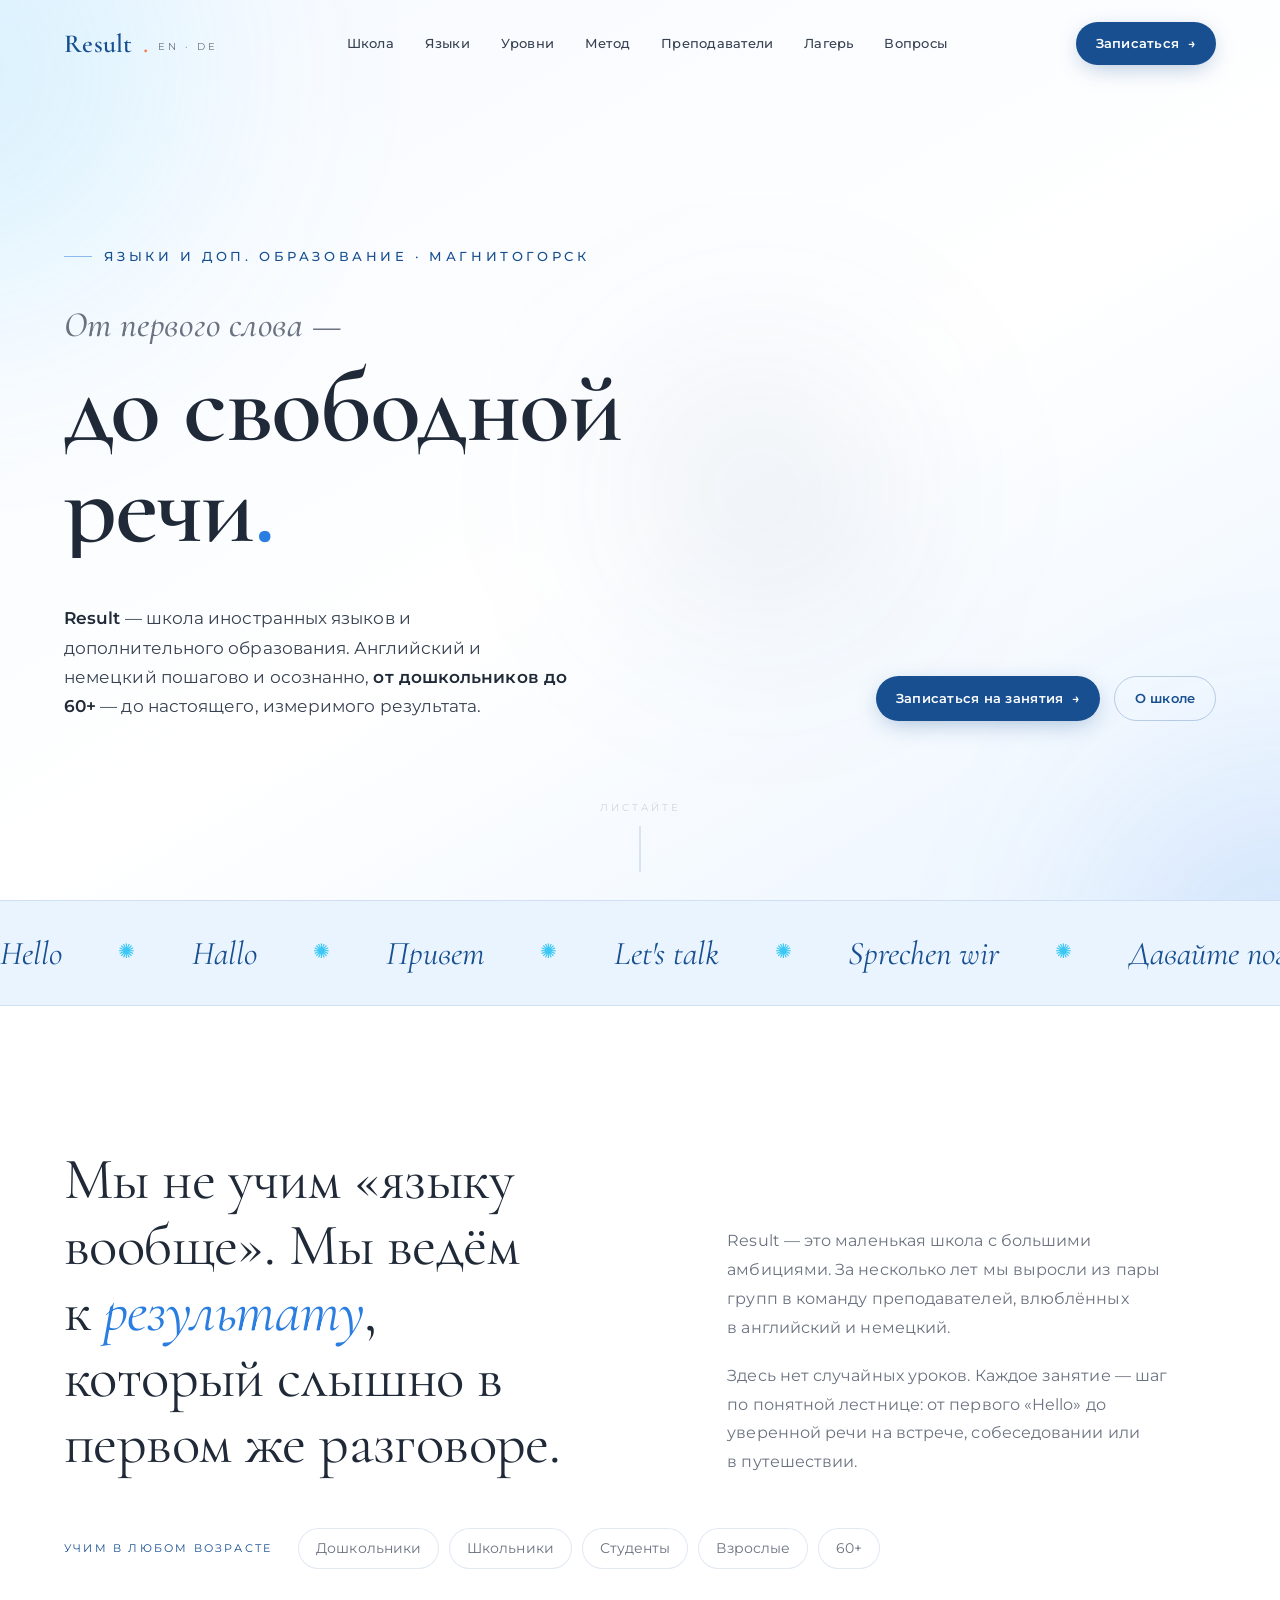
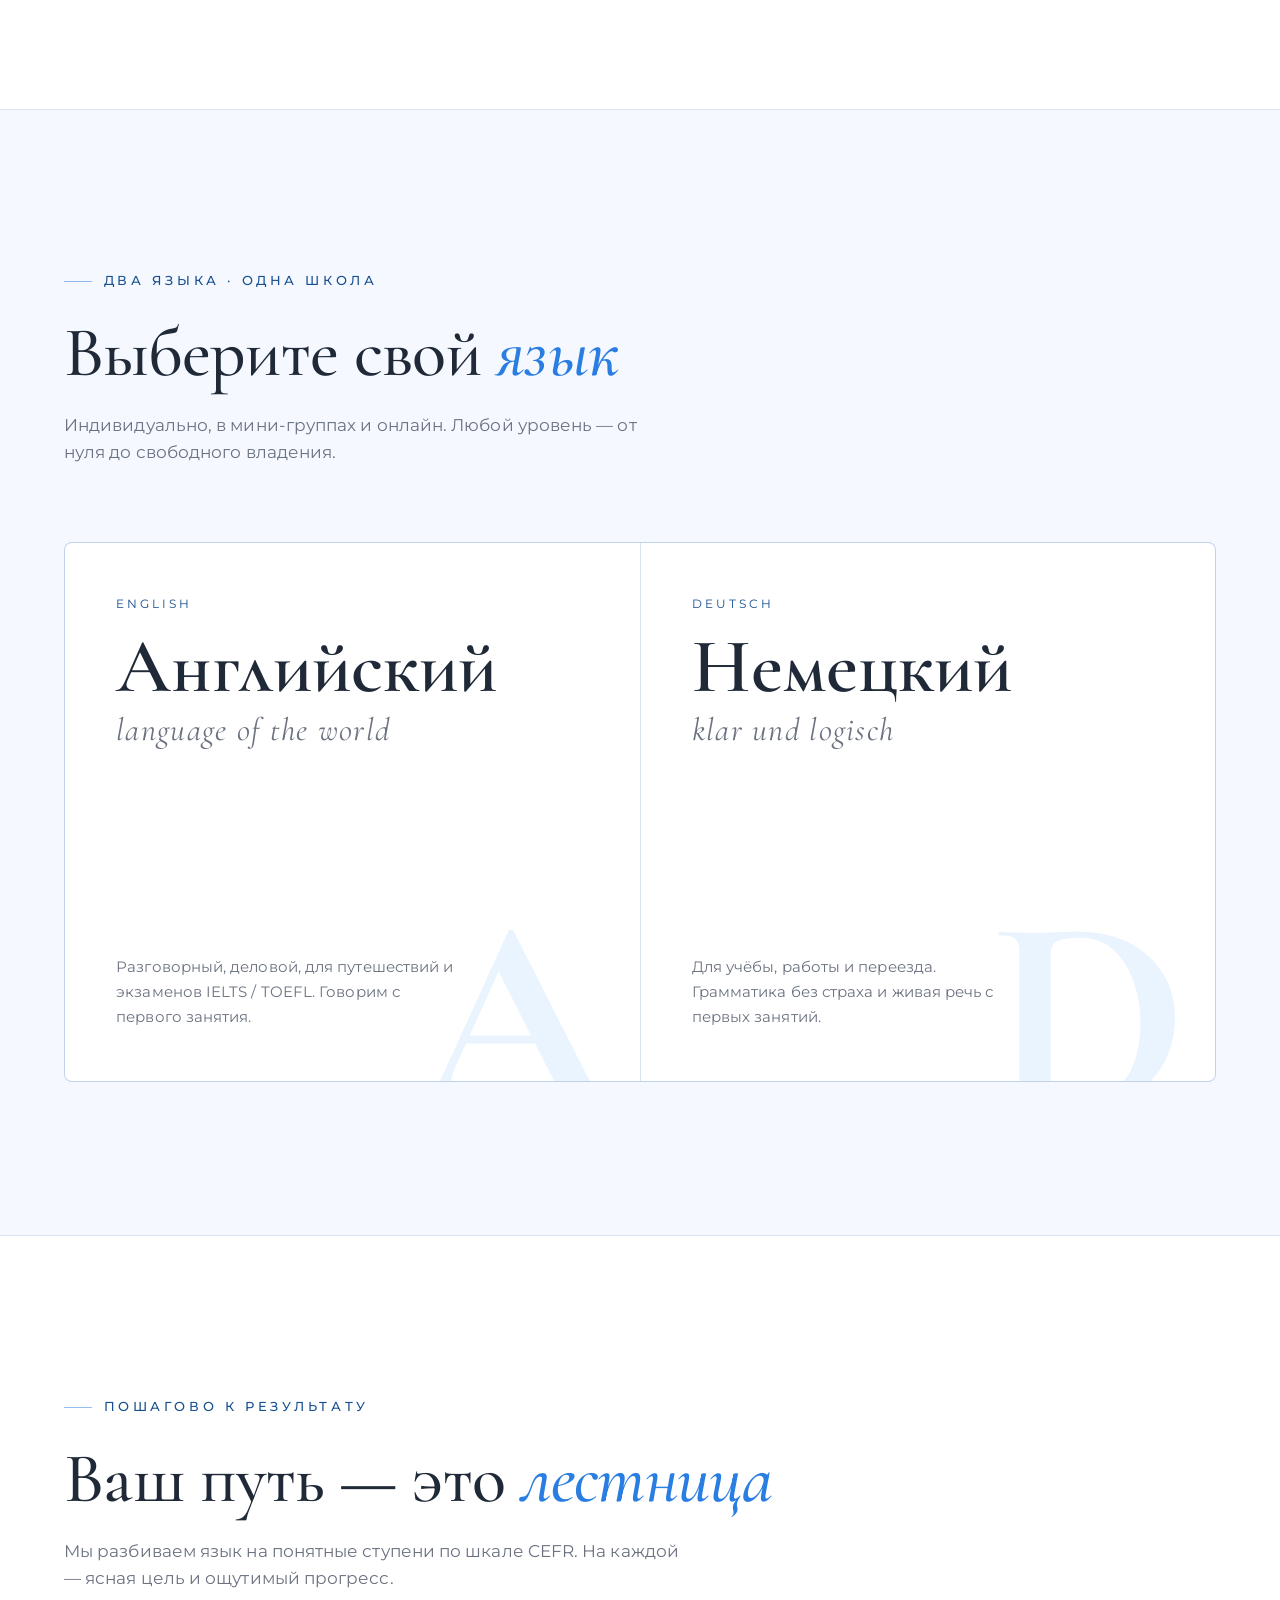
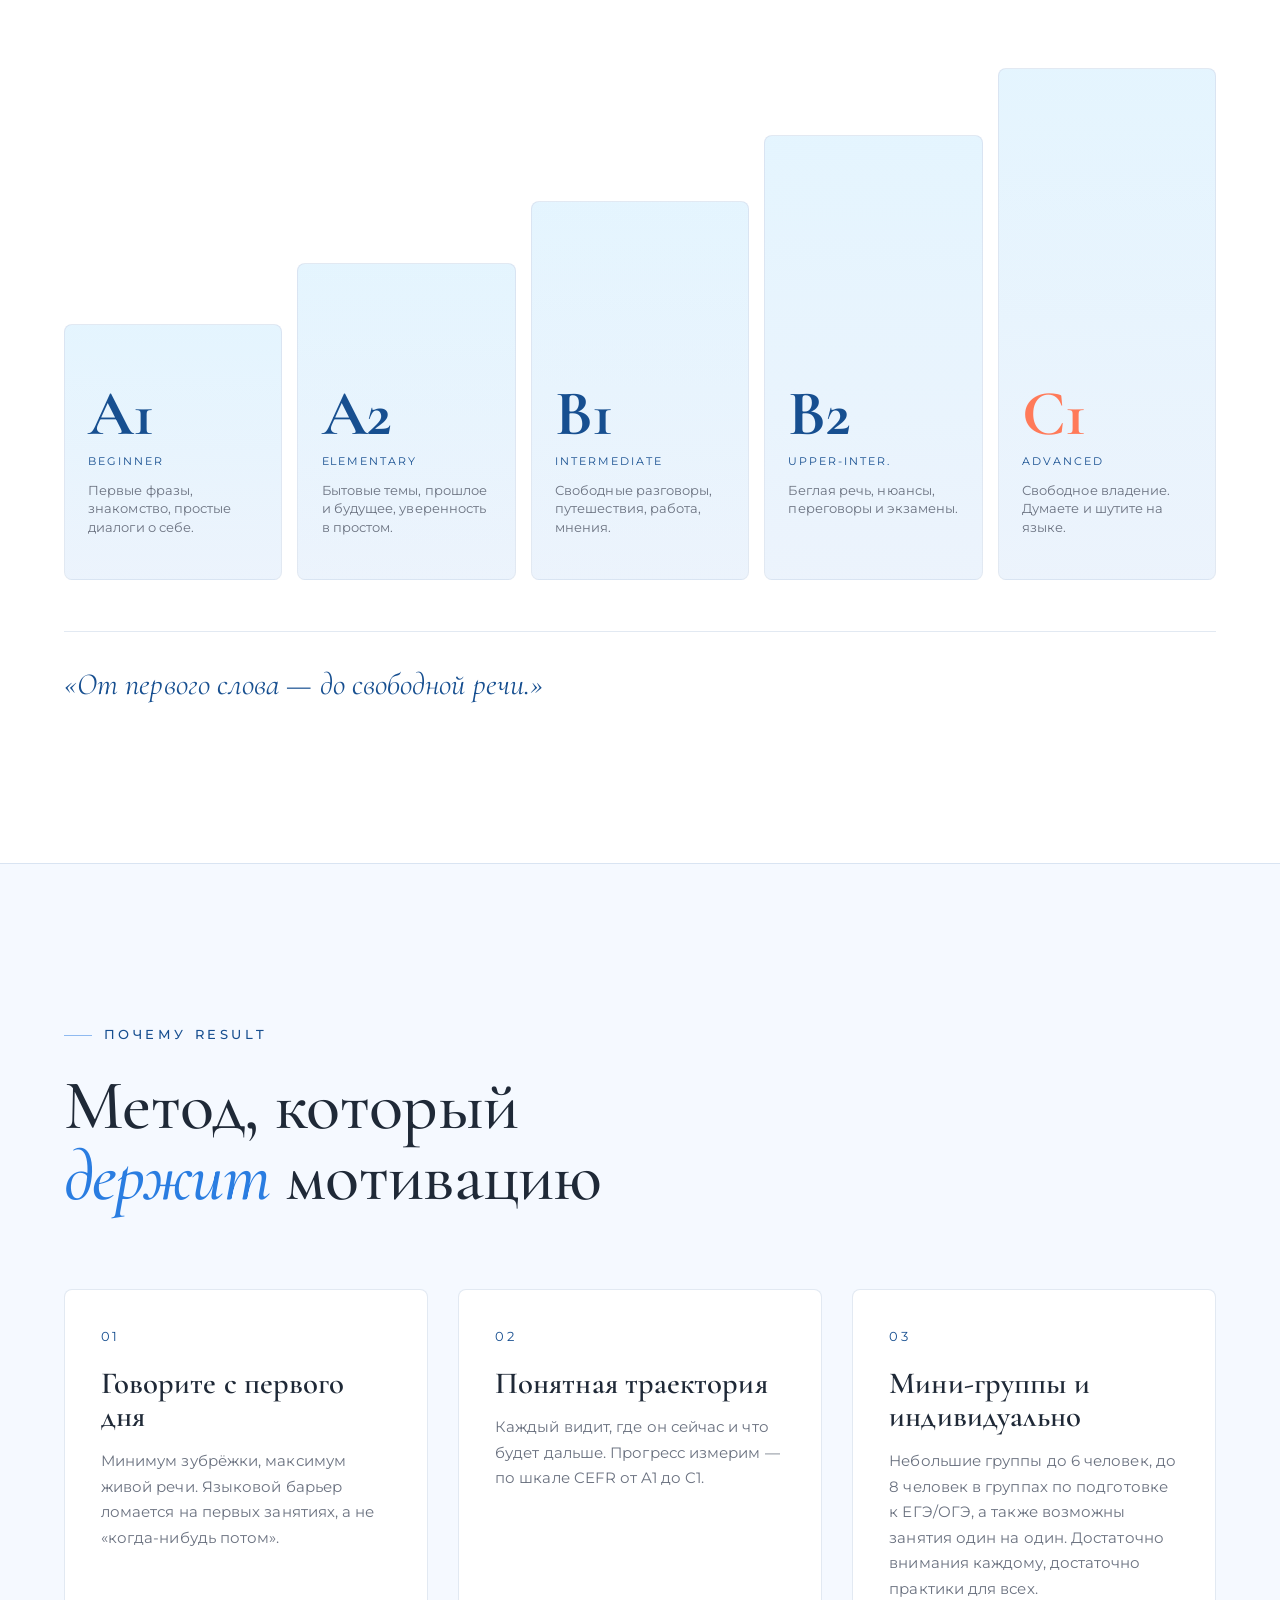
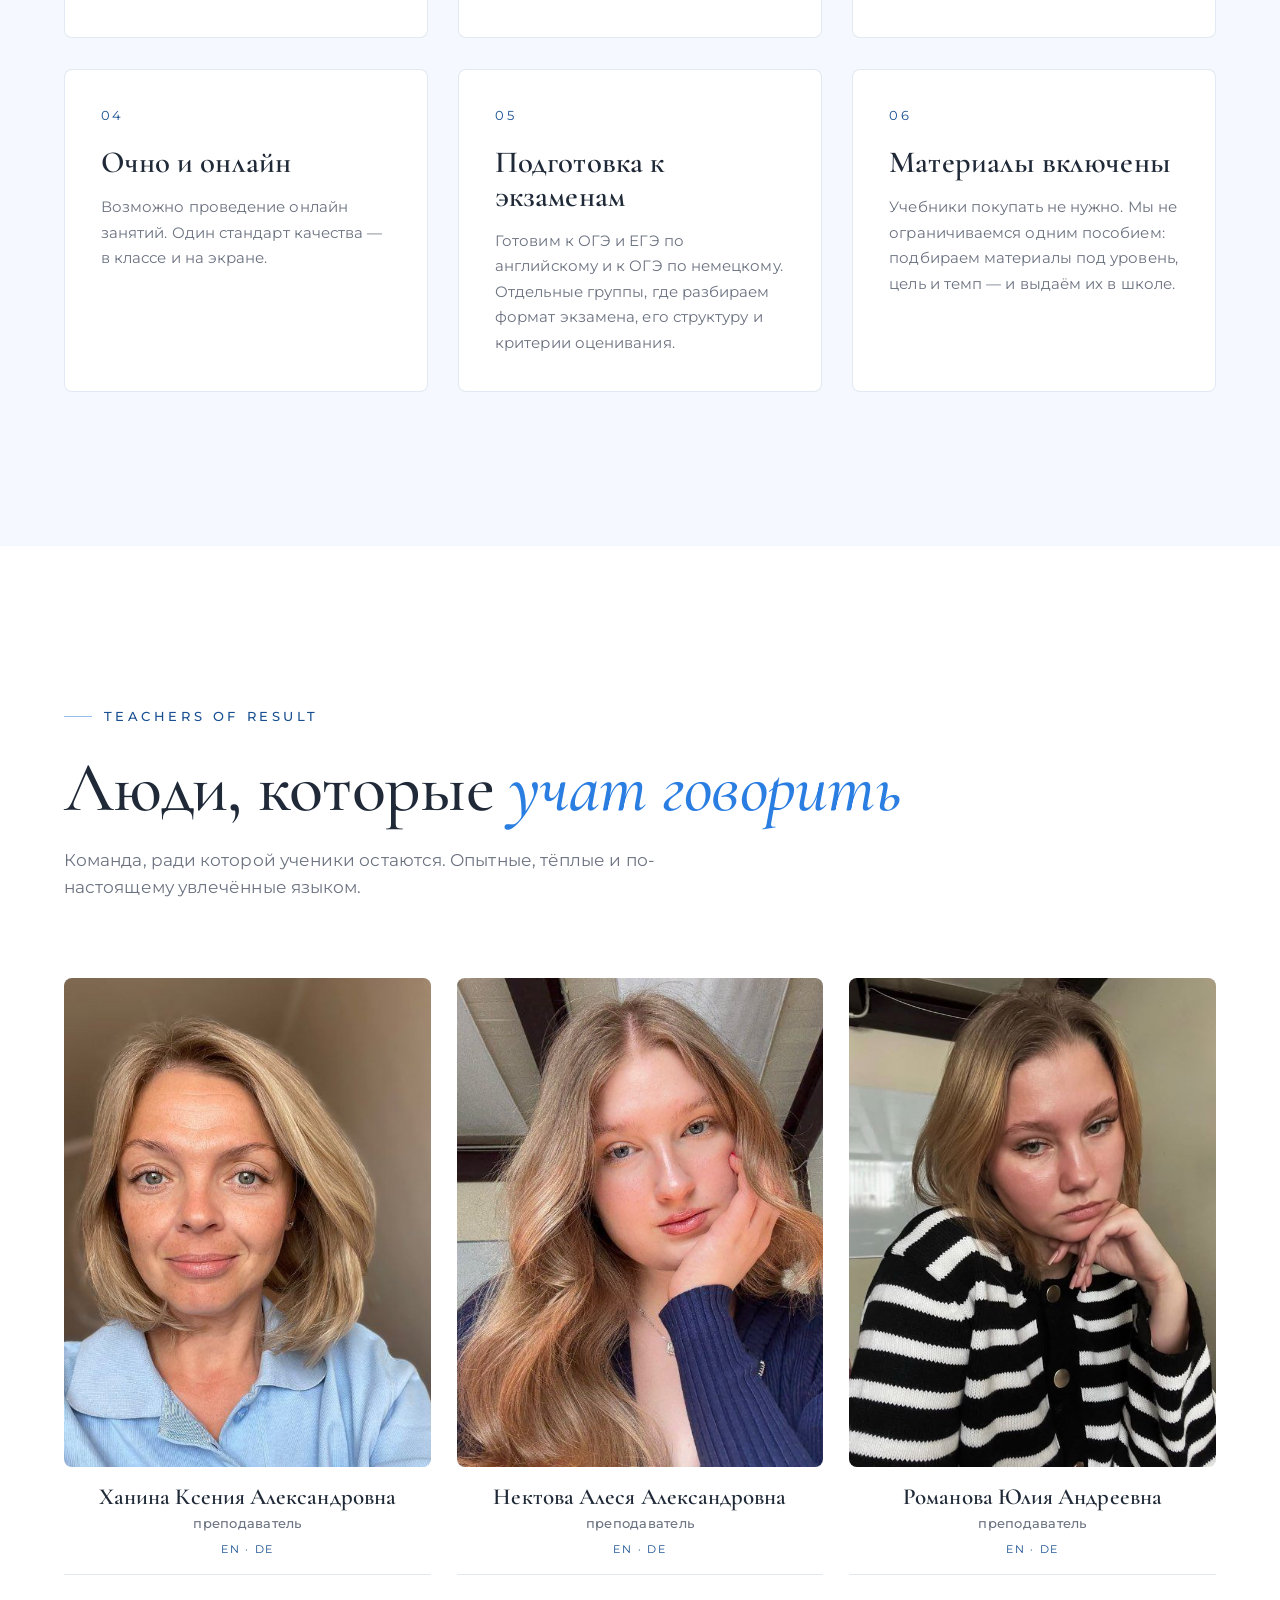
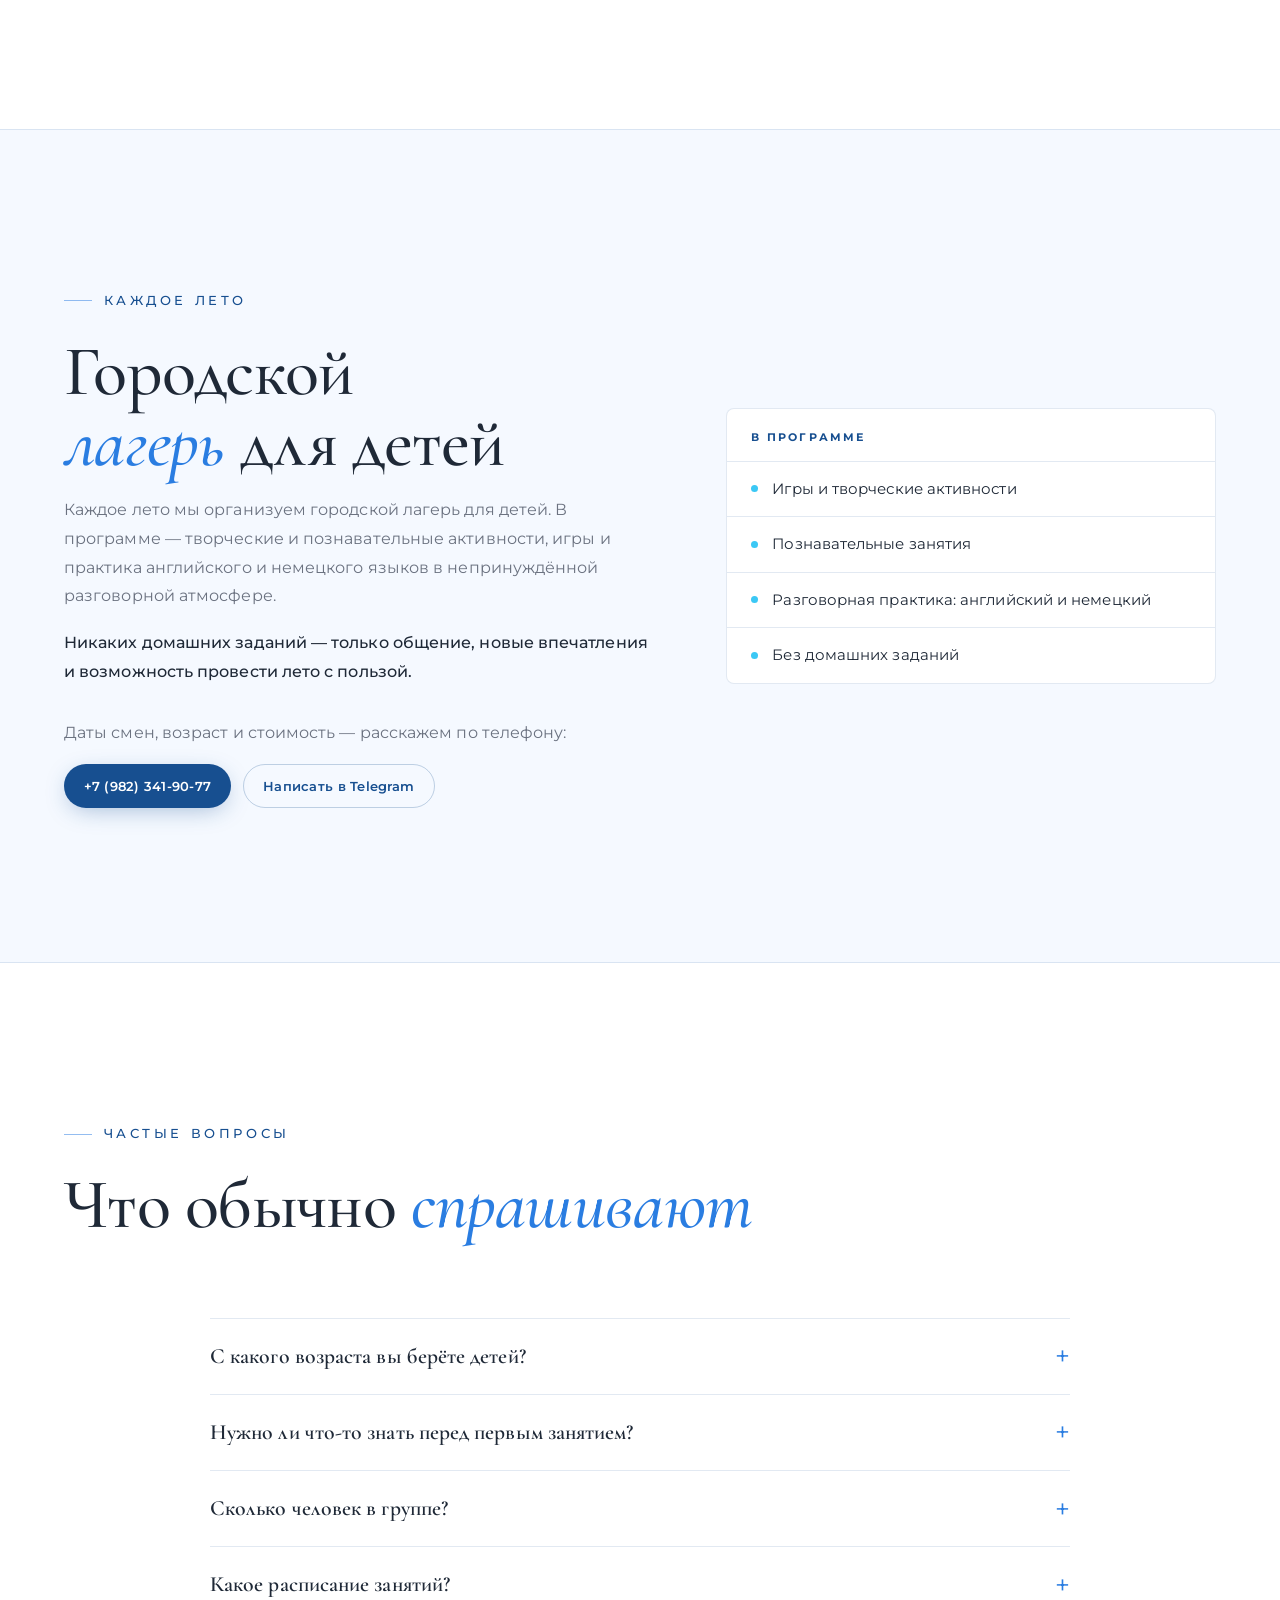
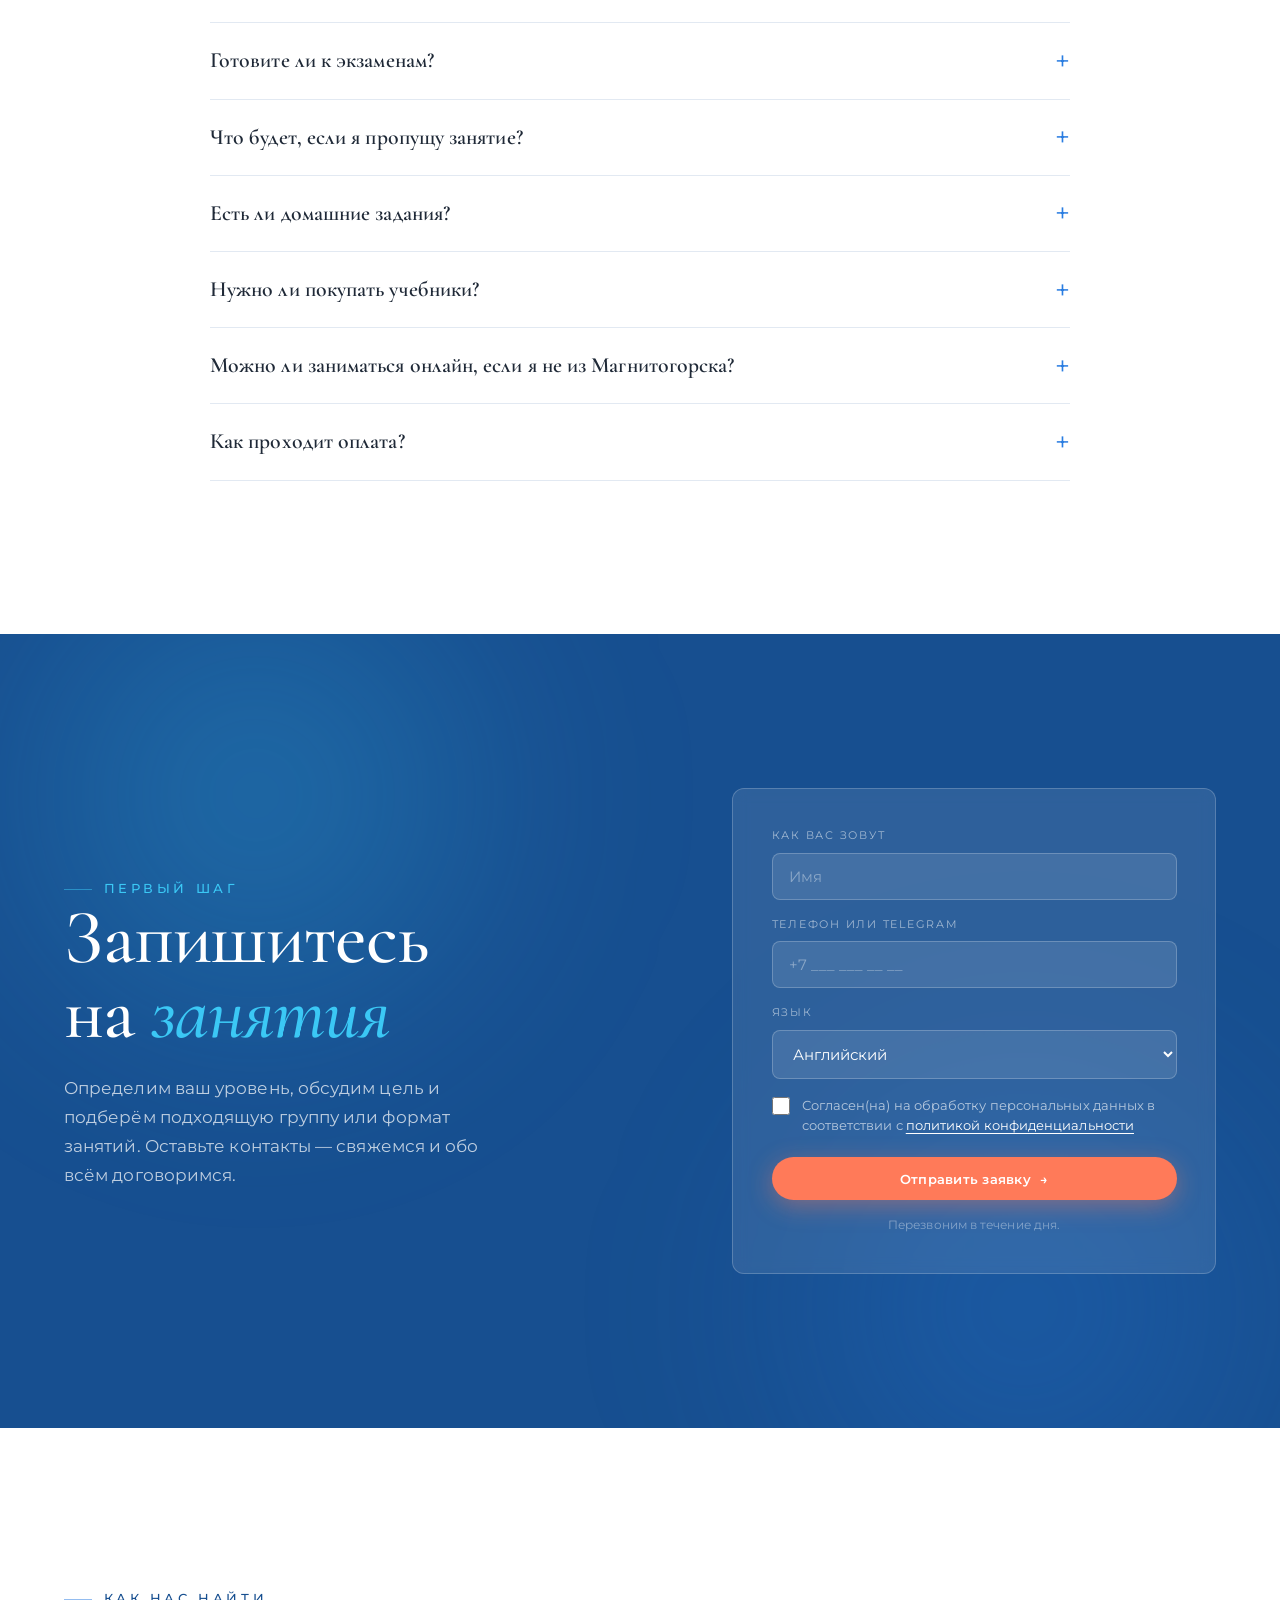
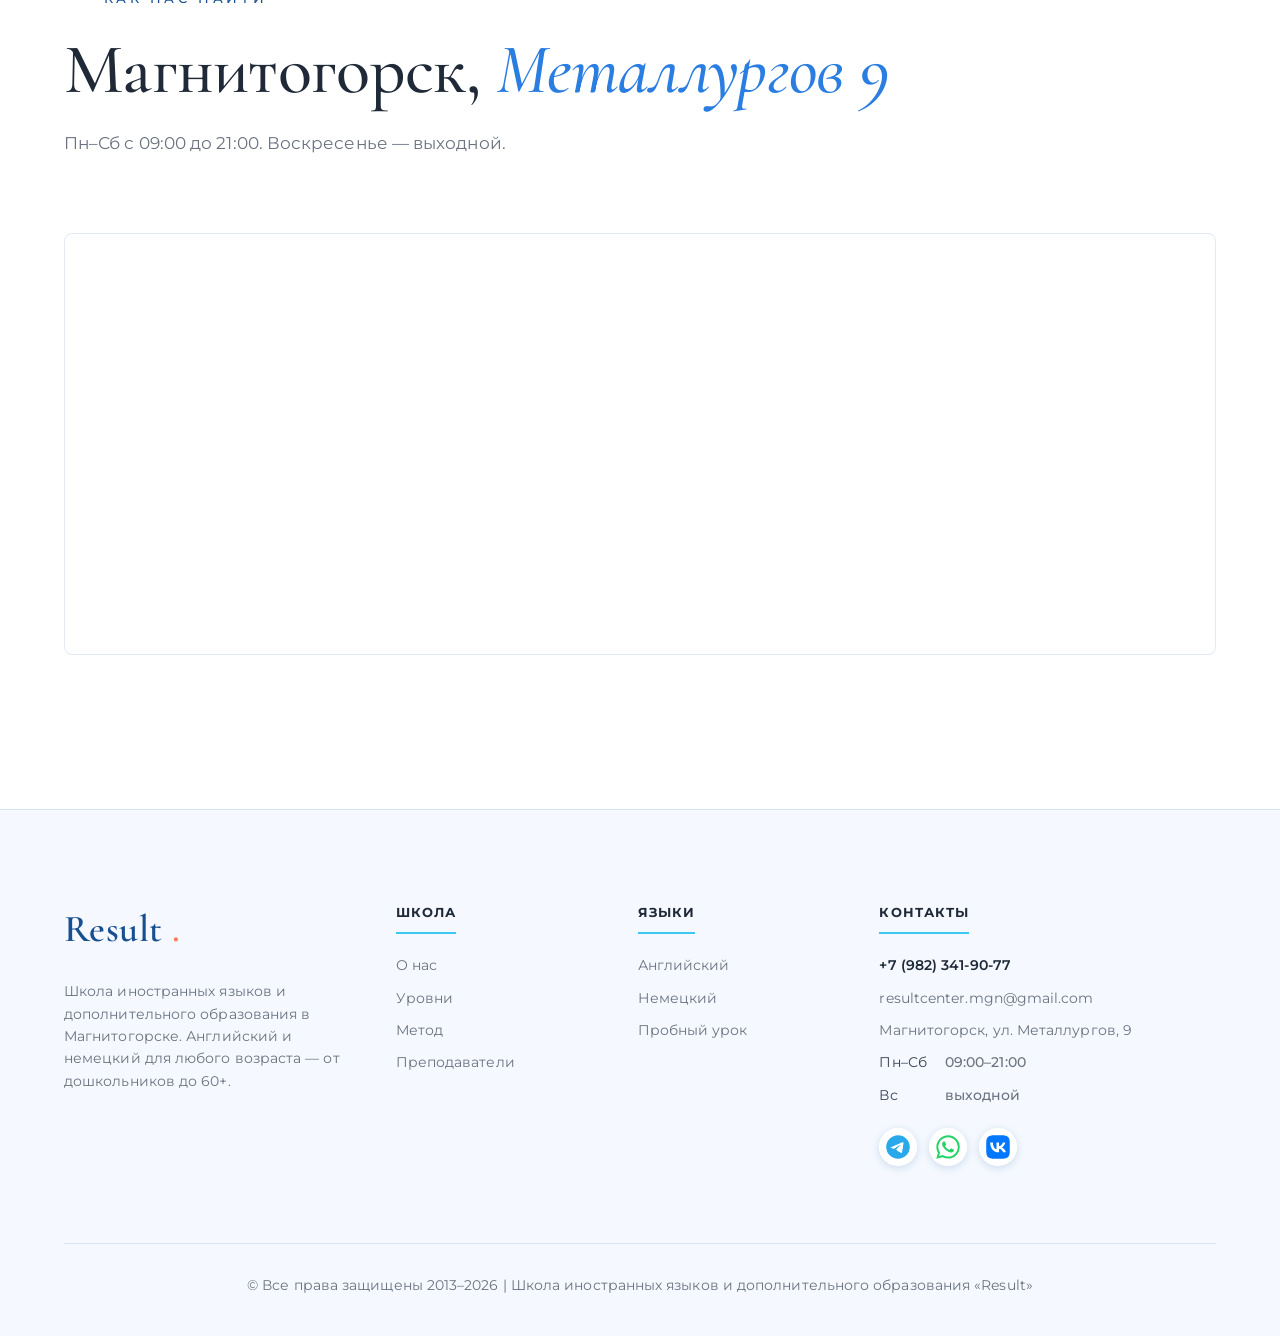
==== index.html @ 53af86ff "Line up the CEFR letters and restore the staircase steps Two separate faults produced one odd-lookin" ====
<!DOCTYPE html>
<html lang="ru">
<head>
<meta charset="UTF-8" />
<meta name="viewport" content="width=device-width, initial-scale=1.0" />
<title>Школа иностранных языков в Магнитогорске — Result</title>
<meta name="description" content="Result — школа иностранных языков и дополнительного образования в Магнитогорске. Английский и немецкий для любого возраста: от дошкольников до 60+." />

<link rel="canonical" href="https://result-school.ru/" />
<meta property="og:type" content="website" />
<meta property="og:site_name" content="Result" />
<meta property="og:locale" content="ru_RU" />
<meta property="og:url" content="https://result-school.ru/" />
<meta property="og:title" content="Школа иностранных языков в Магнитогорске — Result" />
<meta property="og:description" content="Английский и немецкий для любого возраста: от дошкольников до 60+. Мини-группы, индивидуально и онлайн." />
<meta property="og:image" content="https://result-school.ru/img/og-cover.jpg" />
<meta property="og:image:width" content="1200" />
<meta property="og:image:height" content="630" />
<meta name="twitter:card" content="summary_large_image" />
<meta name="theme-color" content="#174F90" />

<link rel="icon" type="image/svg+xml" href="data:image/svg+xml,%3Csvg xmlns='http://www.w3.org/2000/svg' viewBox='0 0 32 32'%3E%3Crect width='32' height='32' rx='6' fill='%23174F90'/%3E%3Ctext x='50%25' y='53%25' dominant-baseline='central' text-anchor='middle' font-family='Georgia,serif' font-weight='700' font-size='19' fill='%23ffffff'%3ER%3C/text%3E%3Ccircle cx='24' cy='22' r='2.6' fill='%23FF7A59'/%3E%3C/svg%3E" />

<link rel="stylesheet" href="styles.css?v=20260823e" />

<script type="application/ld+json">
{
  "@context": "https://schema.org",
  "@type": "LanguageSchool",
  "name": "Result",
  "description": "Школа иностранных языков и дополнительного образования",
  "url": "https://result-school.ru/",
  "telephone": "+7 982 341-90-77",
  "email": "resultcenter.mgn@gmail.com",
  "foundingDate": "2013",
  "address": {
    "@type": "PostalAddress",
    "addressLocality": "Магнитогорск",
    "streetAddress": "ул. Металлургов, 9",
    "addressCountry": "RU"
  },
  "openingHoursSpecification": [{
    "@type": "OpeningHoursSpecification",
    "dayOfWeek": ["Monday","Tuesday","Wednesday","Thursday","Friday","Saturday"],
    "opens": "09:00",
    "closes": "21:00"
  }],
  "sameAs": ["https://t.me/ksenya_mgn", "https://vk.ru/ksenya_khanina"]
}
</script>
</head>
<body>

<!-- ================= НАВИГАЦИЯ ================= -->
<nav class="nav" id="nav">
  <a href="#top" class="brand">
    Result<span class="dot">.</span>
    <small>EN · DE</small>
  </a>
  <div class="nav-links">
    <a href="#about">Школа</a>
    <a href="#langs">Языки</a>
    <a href="#path">Уровни</a>
    <a href="#method">Метод</a>
    <a href="#team">Преподаватели</a>
    <a href="#camp">Лагерь</a>
    <a href="#faq">Вопросы</a>
  </div>
  <a href="#contact" class="btn btn-primary nav-cta">Записаться <span class="arr">→</span></a>
  <button class="nav-burger" id="burger" aria-label="Открыть меню" aria-expanded="false" aria-controls="mobileMenu"><span></span><span></span><span></span></button>
</nav>

<!-- Мобильное меню: на узких экранах основная навигация скрыта,
     поэтому здесь полноценный список, а не только кнопка. -->
<div class="mobile-menu" id="mobileMenu" hidden>
  <a href="#about">Школа</a>
  <a href="#langs">Языки</a>
  <a href="#path">Уровни</a>
  <a href="#method">Метод</a>
  <a href="#team">Преподаватели</a>
  <a href="#camp">Лагерь</a>
  <a href="#faq">Вопросы</a>
  <a href="#map">Как найти</a>
  <a href="#contact" class="btn btn-primary mobile-menu-cta">Записаться <span class="arr">→</span></a>
  <div class="mobile-menu-contacts">
    <a href="tel:+79823419077">+7 (982) 341-90-77</a>
    <a href="https://t.me/ksenya_mgn" target="_blank" rel="noopener">Telegram</a>
    <a href="mailto:resultcenter.mgn@gmail.com">Почта</a>
  </div>
</div>

<!-- ================= HERO ================= -->
<header class="hero" id="top">
  <div class="hero-glow" id="heroGlow">
    <span class="glow-1"></span>
    <span class="glow-2"></span>
    <span class="glow-3"></span>
  </div>

  <div class="hero-inner">
    <div class="hero-eyebrow"><span class="eyebrow">Языки и доп. образование · Магнитогорск</span></div>

    <h1 class="hero-title">
      <span class="line lead-line"><span>От первого слова —</span></span>
      <span class="line"><span class="big">до свободной</span></span>
      <span class="line"><span class="big">речи<span class="accent">.</span></span></span>
    </h1>

    <div class="hero-bottom">
      <p class="hero-lead">
        <b>Result</b> — школа иностранных языков и дополнительного
        образования. Английский и немецкий пошагово и осознанно,
        <b>от дошкольников до 60+</b> — до настоящего,
        измеримого результата.
      </p>
      <div class="hero-cta">
        <a href="#contact" class="btn btn-primary">Записаться на занятия <span class="arr">→</span></a>
        <a href="#about" class="btn btn-ghost">О школе</a>
      </div>
    </div>
  </div>

  <div class="scroll-cue">
    <span>Листайте</span>
    <div class="track"></div>
  </div>
</header>

<!-- ================= МАРКИЗА ПРИВЕТСТВИЙ ================= -->
<div class="marquee" aria-hidden="true">
  <div class="marquee-track" id="marquee">
    <span>Hello</span><span>Hallo</span><span>Привет</span><span>Let's talk</span><span>Sprechen wir</span><span>Давайте поговорим</span><span>Speak freely</span><span>Frei sprechen</span><span>До свободной речи</span><span>No fear</span><span>Ohne Angst</span><span>Без страха</span><span>Step by step</span><span>Schritt für Schritt</span><span>Шаг за шагом</span>
    <span>Hello</span><span>Hallo</span><span>Привет</span><span>Let's talk</span><span>Sprechen wir</span><span>Давайте поговорим</span><span>Speak freely</span><span>Frei sprechen</span><span>До свободной речи</span><span>No fear</span><span>Ohne Angst</span><span>Без страха</span><span>Step by step</span><span>Schritt für Schritt</span><span>Шаг за шагом</span>
  </div>
</div>

<!-- ================= ИНТРО / МАНИФЕСТ ================= -->
<section class="intro" id="about">
  <div class="wrap">
    <div class="intro-grid">
      <h2 class="intro-statement reveal" id="manifesto">
        Мы не учим «языку вообще». Мы ведём к&nbsp;<em>результату</em>, который слышно в первом же разговоре.
      </h2>
      <div class="intro-side reveal">
        <p>Result — это маленькая школа с большими амбициями. За несколько лет мы выросли из пары групп в команду преподавателей, влюблённых в&nbsp;английский и немецкий.</p>
        <p>Здесь нет случайных уроков. Каждое занятие — шаг по понятной лестнице: от первого «Hello» до уверенной речи на встрече, собеседовании или в&nbsp;путешествии.</p>
      </div>
    </div>

    <div class="audience reveal">
      <span class="audience-label">Учим в любом возрасте</span>
      <div class="audience-pills">
        <span>Дошкольники</span>
        <span>Школьники</span>
        <span>Студенты</span>
        <span>Взрослые</span>
        <span>60+</span>
      </div>
    </div>

  </div>
</section>

<!-- ================= ЯЗЫКИ ================= -->
<section class="langs section" id="langs">
  <div class="wrap">
    <div class="section-head reveal">
      <span class="eyebrow">Два языка · одна школа</span>
      <h2 class="section-title">Выберите свой <em>язык</em></h2>
      <p class="section-sub">Индивидуально, в мини-группах и онлайн. Любой уровень — от нуля до свободного владения.</p>
    </div>

    <div class="lang-grid">
      <div class="lang-card reveal">
        <span class="flag-word">A</span>
        <div>
          <div class="lang-tag">English</div>
          <div class="lang-name">Английский<span>language of the world</span></div>
        </div>
        <div>
          <p class="lang-desc">Разговорный, деловой, для путешествий и экзаменов IELTS / TOEFL. Говорим с первого занятия.</p>
        </div>
      </div>

      <div class="lang-card reveal reveal-d1">
        <span class="flag-word">D</span>
        <div>
          <div class="lang-tag">Deutsch</div>
          <div class="lang-name">Немецкий<span>klar und logisch</span></div>
        </div>
        <div>
          <p class="lang-desc">Для учёбы, работы и переезда. Грамматика без страха и живая речь с первых занятий.</p>
        </div>
      </div>
    </div>
  </div>
</section>

<!-- ================= ЛЕСТНИЦА УРОВНЕЙ ================= -->
<section class="path section" id="path">
  <div class="wrap">
    <div class="section-head reveal">
      <span class="eyebrow">Пошагово к результату</span>
      <h2 class="section-title">Ваш путь — это <em>лестница</em></h2>
      <p class="section-sub">Мы разбиваем язык на понятные ступени по шкале CEFR. На каждой — ясная цель и ощутимый прогресс.</p>
    </div>

    <div class="stairs" id="stairs">
      <div class="step">
        <div class="step-code">A1</div>
        <div class="step-name">Beginner</div>
        <div class="step-desc">Первые фразы, знакомство, простые диалоги о себе.</div>
      </div>
      <div class="step">
        <div class="step-code">A2</div>
        <div class="step-name">Elementary</div>
        <div class="step-desc">Бытовые темы, прошлое и будущее, уверенность в простом.</div>
      </div>
      <div class="step">
        <div class="step-code">B1</div>
        <div class="step-name">Intermediate</div>
        <div class="step-desc">Свободные разговоры, путешествия, работа, мнения.</div>
      </div>
      <div class="step">
        <div class="step-code">B2</div>
        <div class="step-name">Upper-Inter.</div>
        <div class="step-desc">Беглая речь, нюансы, переговоры и экзамены.</div>
      </div>
      <div class="step">
        <div class="step-code">C1</div>
        <div class="step-name">Advanced</div>
        <div class="step-desc">Свободное владение. Думаете и шутите на языке.</div>
      </div>
    </div>

    <div class="path-foot reveal">
      <p>«От первого слова — до свободной речи.»</p>
    </div>
  </div>
</section>

<!-- ================= МЕТОД ================= -->
<section class="method section" id="method">
  <div class="wrap">
    <div class="section-head reveal">
      <span class="eyebrow">Почему Result</span>
      <h2 class="section-title">Метод, который <em>держит</em> мотивацию</h2>
    </div>

    <div class="feat-grid">
      <div class="feat reveal">
        <div class="feat-no">01</div>
        <h3 class="feat-title">Говорите с первого дня</h3>
        <p class="feat-text">Минимум зубрёжки, максимум живой речи. Языковой барьер ломается на первых занятиях, а не «когда-нибудь потом».</p>
      </div>
      <div class="feat reveal reveal-d1">
        <div class="feat-no">02</div>
        <h3 class="feat-title">Понятная траектория</h3>
        <p class="feat-text">Каждый видит, где он сейчас и что будет дальше. Прогресс измерим — по шкале CEFR от A1 до C1.</p>
      </div>
      <div class="feat reveal">
        <div class="feat-no">03</div>
        <h3 class="feat-title">Мини-группы и индивидуально</h3>
        <p class="feat-text">Небольшие группы до 6 человек, до 8 человек в группах по подготовке к ЕГЭ/ОГЭ, а также возможны занятия один на один. Достаточно внимания каждому, достаточно практики для всех.</p>
      </div>
      <div class="feat reveal reveal-d1">
        <div class="feat-no">04</div>
        <h3 class="feat-title">Очно и онлайн</h3>
        <p class="feat-text">Возможно проведение онлайн занятий. Один стандарт качества — в классе и на экране.</p>
      </div>
      <div class="feat reveal reveal-d1">
        <div class="feat-no">05</div>
        <h3 class="feat-title">Подготовка к экзаменам</h3>
        <p class="feat-text">Готовим к ОГЭ и ЕГЭ по английскому и к ОГЭ по немецкому. Отдельные группы, где разбираем формат экзамена, его структуру и критерии оценивания.</p>
      </div>
      <div class="feat reveal reveal-d2">
        <div class="feat-no">06</div>
        <h3 class="feat-title">Материалы включены</h3>
        <p class="feat-text">Учебники покупать не нужно. Мы не ограничиваемся одним пособием: подбираем материалы под уровень, цель и темп — и выдаём их в школе.</p>
      </div>
    </div>
  </div>
</section>

<!-- ================= ПРЕПОДАВАТЕЛИ ================= -->
<section class="team section" id="team">
  <div class="wrap">
    <div class="section-head reveal">
      <span class="eyebrow">Teachers of Result</span>
      <h2 class="section-title">Люди, которые <em>учат говорить</em></h2>
      <p class="section-sub">Команда, ради которой ученики остаются. Опытные, тёплые и по-настоящему увлечённые языком.</p>
    </div>

    <div class="team-grid">
      <article class="teacher reveal">
        <div class="ph has-photo"><img src="img/ksenia.jpg" alt="Ханина Ксения Александровна, преподаватель английского и немецкого" width="640" height="640" loading="lazy" /></div>
        <div class="teacher-meta">
          <div class="teacher-name">Ханина Ксения Александровна<span>преподаватель</span></div>
          <div class="teacher-lang">EN · DE</div>
        </div>
      </article>
      <article class="teacher reveal reveal-d1">
        <div class="ph has-photo"><img src="img/alesya.jpg" alt="Нектова Алеся Александровна, преподаватель английского и немецкого" width="640" height="640" loading="lazy" /></div>
        <div class="teacher-meta">
          <div class="teacher-name">Нектова Алеся Александровна<span>преподаватель</span></div>
          <div class="teacher-lang">EN · DE</div>
        </div>
      </article>
      <article class="teacher reveal reveal-d2">
        <div class="ph has-photo"><img src="img/yulia.jpg" alt="Романова Юлия Андреевна, преподаватель английского и немецкого" width="647" height="800" loading="lazy" /></div>
        <div class="teacher-meta">
          <div class="teacher-name">Романова Юлия Андреевна<span>преподаватель</span></div>
          <div class="teacher-lang">EN · DE</div>
        </div>
      </article>
    </div>
  </div>
</section>

<!-- ================= ЛЕТНИЙ ЛАГЕРЬ ================= -->
<section class="camp section" id="camp">
  <div class="wrap">
    <div class="camp-inner reveal">
      <div class="camp-text">
        <span class="eyebrow">Каждое лето</span>
        <h2 class="section-title">Городской <em>лагерь</em> для детей</h2>
        <p>Каждое лето мы организуем городской лагерь для детей. В программе — творческие
        и познавательные активности, игры и практика английского и немецкого языков
        в непринуждённой разговорной атмосфере.</p>
        <p class="camp-accent">Никаких домашних заданий — только общение, новые впечатления
        и возможность провести лето с пользой.</p>

        <div class="camp-cta">
          <p class="camp-cta-note">Даты смен, возраст и стоимость — расскажем по телефону:</p>
          <div class="camp-cta-actions">
            <a class="btn btn-primary" href="tel:+79823419077">+7 (982) 341-90-77</a>
            <a class="btn btn-ghost" href="https://t.me/ksenya_mgn" target="_blank" rel="noopener">Написать в Telegram</a>
          </div>
        </div>
      </div>
      <div class="camp-marks">
        <span class="camp-marks-title">В программе</span>
        <ul>
          <li>Игры и творческие активности</li>
          <li>Познавательные занятия</li>
          <li>Разговорная практика: английский и немецкий</li>
          <li>Без домашних заданий</li>
        </ul>
      </div>
    </div>
  </div>
</section>

<!-- ================= ВОПРОСЫ =================
     ЗАПОЛНИТЬ: ответы с прочерком «—» ждут ваших данных.
     ============================================ -->
<section class="faq section" id="faq">
  <div class="wrap">
    <div class="section-head reveal">
      <span class="eyebrow">Частые вопросы</span>
      <h2 class="section-title">Что обычно <em>спрашивают</em></h2>
    </div>

    <div class="faq-list reveal">
      <details class="faq-item">
        <summary>С какого возраста вы берёте детей?</summary>
        <p>Занимаемся с дошкольниками, школьниками, студентами и взрослыми — верхней границы нет. Программа и темп подбираются под возраст, а не наоборот.</p>
      </details>

      <details class="faq-item">
        <summary>Нужно ли что-то знать перед первым занятием?</summary>
        <p>Нет. Многие приходят с полного нуля. Для начала определим уровень, обозначим цель и покажем, с чего начнётся ваш путь.</p>
      </details>

      <details class="faq-item">
        <summary>Сколько человек в группе?</summary>
        <p>Занятия проводятся в мини-группах до 6 человек, в группах подготовки к ЕГЭ/ОГЭ — до 8 человек.</p>
      </details>

      <details class="faq-item">
        <summary>Какое расписание занятий?</summary>
        <p>Занятия в группах проходят два раза в неделю по 60 минут. В группах подготовки к ОГЭ и ЕГЭ — три раза в неделю по 60 минут. Расписание индивидуальных занятий согласовывается с преподавателем и студентом.</p>
      </details>

      <details class="faq-item">
        <summary>Готовите ли к экзаменам?</summary>
        <p>Да, мы готовим к ОГЭ и ЕГЭ по английскому языку и ОГЭ по немецкому языку. Занятия проходят в специализированных группах с учётом формата экзамена, его структуры и критериев оценивания.</p>
      </details>

      <details class="faq-item">
        <summary>Что будет, если я пропущу занятие?</summary>
        <p>Если вы пропустили групповое занятие, мы предлагаем дополнительную встречу, чтобы разобрать и отработать пропущенный материал. Это поможет вам без пробелов вернуться в учебный процесс и продолжить обучение в комфортном темпе.</p>
      </details>

      <details class="faq-item">
        <summary>Есть ли домашние задания?</summary>
        <p>Да, студенты получают домашние задания для закрепления и тренировки материала, изученного на занятии.</p>
      </details>

      <details class="faq-item">
        <summary>Нужно ли покупать учебники?</summary>
        <p>Покупать учебники не нужно. Мы не ограничиваемся одним учебным пособием, а используем материалы из разных источников, подбирая их в соответствии с уровнем, целями и темпом обучения. Все необходимые материалы вы получаете в школе.</p>
      </details>

      <details class="faq-item">
        <summary>Можно ли заниматься онлайн, если я не из Магнитогорска?</summary>
        <p>Да. Онлайн-занятия идут по той же программе и с теми же преподавателями, что и в классе.</p>
      </details>

      <details class="faq-item">
        <summary>Как проходит оплата?</summary>
        <p>Оплата занятий производится безналично, один раз в месяц — вы вносите предоплату за занятия на предстоящий месяц.</p>
      </details>
    </div>
  </div>
</section>

<!-- ================= CTA / КОНТАКТ ================= -->
<section class="cta" id="contact">
  <div class="cta-glow"><span class="a"></span><span class="b"></span></div>
  <div class="wrap">
    <div class="cta-inner">
      <div class="reveal">
        <span class="eyebrow">Первый шаг</span>
        <h2 class="cta-title">Запишитесь на <em>занятия</em></h2>
        <p class="cta-lead">Определим ваш уровень, обсудим цель и подберём подходящую группу или формат занятий. Оставьте контакты — свяжемся и обо всём договоримся.</p>
      </div>

      <form class="form reveal reveal-d1" id="trialForm">
        <div class="field">
          <label for="name">Как вас зовут</label>
          <input type="text" id="name" name="name" placeholder="Имя" autocomplete="name" required />
        </div>
        <div class="field">
          <label for="phone">Телефон или Telegram</label>
          <input type="tel" id="phone" name="phone" placeholder="+7 ___ ___ __ __" inputmode="tel" autocomplete="tel" required />
        </div>
        <div class="field">
          <label for="lang">Язык</label>
          <select id="lang" name="lang">
            <option>Английский</option>
            <option>Немецкий</option>
            <option>Ещё не решил(а)</option>
          </select>
        </div>
        <label class="consent">
          <input type="checkbox" id="consent" name="consent" required />
          <span>Согласен(на) на обработку персональных данных в соответствии с <a href="privacy.html" target="_blank" rel="noopener">политикой конфиденциальности</a></span>
        </label>
        <button type="submit" class="btn btn-primary">Отправить заявку <span class="arr">→</span></button>
        <p class="form-note">Перезвоним в течение дня.</p>
        <div class="form-status" id="formStatus" hidden></div>
        <noscript>
          <div class="form-status">
            <b>Форма работает через JavaScript, а он отключён.</b>
            Напишите нам напрямую:
            <div class="form-status-actions">
              <a class="btn btn-primary" href="https://wa.me/79823419077" target="_blank" rel="noopener">WhatsApp</a>
              <a class="btn btn-ghost" href="https://t.me/ksenya_mgn" target="_blank" rel="noopener">Telegram</a>
              <a class="btn btn-ghost" href="tel:+79823419077">+7 (982) 341-90-77</a>
            </div>
          </div>
        </noscript>
      </form>
    </div>
  </div>
</section>

<!-- ================= КАК НАС НАЙТИ ================= -->
<section class="map-section section" id="map">
  <div class="wrap">
    <div class="section-head reveal">
      <span class="eyebrow">Как нас найти</span>
      <h2 class="section-title">Магнитогорск, <em>Металлургов 9</em></h2>
      <p class="section-sub">Пн–Сб с 09:00 до 21:00. Воскресенье — выходной.</p>
    </div>

    <div class="map-box reveal">
      <iframe
        src="https://yandex.ru/map-widget/v1/?text=Магнитогорск%2C%20улица%20Металлургов%2C%209&z=17"
        width="100%" height="420" frameborder="0" allowfullscreen="true"
        loading="lazy" title="Карта: Магнитогорск, улица Металлургов, 9"></iframe>
    </div>
  </div>
</section>

<!-- ================= ФУТЕР ================= -->
<footer class="footer">
  <div class="wrap">
    <div class="footer-top">
      <div class="footer-brand">
        <div class="brand">Result<span class="dot">.</span></div>
        <p>Школа иностранных языков и дополнительного образования в Магнитогорске. Английский и немецкий для любого возраста — от дошкольников до 60+.</p>
      </div>
      <div class="foot-col">
        <h4>Школа</h4>
        <a href="#about">О нас</a>
        <a href="#path">Уровни</a>
        <a href="#method">Метод</a>
        <a href="#team">Преподаватели</a>
      </div>
      <div class="foot-col">
        <h4>Языки</h4>
        <a href="#langs">Английский</a>
        <a href="#langs">Немецкий</a>
        <a href="#contact">Пробный урок</a>
      </div>
      <div class="foot-col foot-contacts">
        <h4>Контакты</h4>
        <a class="fc-phone" href="tel:+79823419077">+7 (982) 341-90-77</a>
        <a href="mailto:resultcenter.mgn@gmail.com">resultcenter.mgn@gmail.com</a>
        <p class="fc-addr">Магнитогорск, ул. Металлургов, 9</p>

        <div class="hours">
          <span>Пн–Сб</span><b>09:00–21:00</b>
          <span>Вс</span><b>выходной</b>
        </div>

        <div class="social-icons">
          <a class="social-icon" href="https://t.me/ksenya_mgn" target="_blank" rel="noopener" aria-label="Написать в Telegram">
            <svg viewBox="0 0 24 24" aria-hidden="true">
              <circle cx="12" cy="12" r="12" fill="#fff"/>
              <g transform="translate(12 12) scale(0.62) translate(-12 -12)" fill="#29A9EB">
                <path d="M11.944 0A12 12 0 0 0 0 12a12 12 0 0 0 12 12 12 12 0 0 0 12-12A12 12 0 0 0 12 0a12 12 0 0 0-.056 0zm4.962 7.224c.1-.002.321.023.465.14a.506.506 0 0 1 .171.325c.016.093.036.306.02.472-.18 1.898-.962 6.502-1.36 8.627-.168.9-.499 1.201-.82 1.23-.696.065-1.225-.46-1.9-.902-1.056-.693-1.653-1.124-2.678-1.8-1.185-.78-.417-1.21.258-1.91.177-.184 3.247-2.977 3.307-3.23.007-.032.014-.15-.056-.212s-.174-.041-.249-.024c-.106.024-1.793 1.14-5.061 3.345-.48.33-.913.49-1.302.48-.428-.008-1.252-.241-1.865-.44-.752-.245-1.349-.374-1.297-.789.027-.216.325-.437.893-.663 3.498-1.524 5.83-2.529 6.998-3.014 3.332-1.386 4.025-1.627 4.476-1.635z"/>
              </g>
            </svg>
          </a>
          <a class="social-icon" href="https://wa.me/79823419077" target="_blank" rel="noopener" aria-label="Написать в WhatsApp">
            <svg viewBox="0 0 24 24" aria-hidden="true">
              <circle cx="12" cy="12" r="12" fill="#fff"/>
              <g transform="translate(12 12) scale(0.62) translate(-12 -12)" fill="#25D366">
                <path d="M17.472 14.382c-.297-.149-1.758-.867-2.03-.967-.273-.099-.471-.148-.67.15-.197.297-.767.966-.94 1.164-.173.199-.347.223-.644.075-.297-.15-1.255-.463-2.39-1.475-.883-.788-1.48-1.761-1.653-2.059-.173-.297-.018-.458.13-.606.134-.133.298-.347.446-.52.149-.174.198-.298.298-.497.099-.198.05-.371-.025-.52-.075-.149-.669-1.612-.916-2.207-.242-.579-.487-.5-.669-.51-.173-.008-.371-.01-.57-.01-.198 0-.52.074-.792.372-.272.297-1.04 1.016-1.04 2.479 0 1.462 1.065 2.875 1.213 3.074.149.198 2.096 3.2 5.077 4.487.709.306 1.262.489 1.694.625.712.227 1.36.195 1.871.118.571-.085 1.758-.719 2.006-1.413.248-.694.248-1.289.173-1.413-.074-.124-.272-.198-.57-.347m-5.421 7.403h-.004a9.87 9.87 0 01-5.031-1.378l-.361-.214-3.741.982.998-3.648-.235-.374a9.86 9.86 0 01-1.51-5.26c.001-5.45 4.436-9.884 9.888-9.884 2.64 0 5.122 1.03 6.988 2.898a9.825 9.825 0 012.893 6.994c-.003 5.45-4.437 9.884-9.885 9.884m8.413-18.297A11.815 11.815 0 0012.05 0C5.495 0 .16 5.335.157 11.892c0 2.096.547 4.142 1.588 5.945L.057 24l6.305-1.654a11.882 11.882 0 005.683 1.448h.005c6.554 0 11.89-5.335 11.893-11.893a11.821 11.821 0 00-3.48-8.413Z"/>
              </g>
            </svg>
          </a>
          <a class="social-icon" href="https://vk.ru/ksenya_khanina" target="_blank" rel="noopener" aria-label="Написать в VK">
            <svg viewBox="0 0 24 24" aria-hidden="true">
              <circle cx="12" cy="12" r="12" fill="#fff"/>
              <g transform="translate(12 12) scale(0.62) translate(-12 -12)" fill="#0077FF">
                <path d="m9.489.004.729-.003h3.564l.73.003.914.01.433.007.418.011.403.014.388.016.374.021.36.025.345.03.333.033c1.74.196 2.933.616 3.833 1.516.9.9 1.32 2.092 1.516 3.833l.034.333.029.346.025.36.02.373.025.588.012.41.013.644.009.915.004.98-.001 3.313-.003.73-.01.914-.007.433-.011.418-.014.403-.016.388-.021.374-.025.36-.03.345-.033.333c-.196 1.74-.616 2.933-1.516 3.833-.9.9-2.092 1.32-3.833 1.516l-.333.034-.346.029-.36.025-.373.02-.588.025-.41.012-.644.013-.915.009-.98.004-3.313-.001-.73-.003-.914-.01-.433-.007-.418-.011-.403-.014-.388-.016-.374-.021-.36-.025-.345-.03-.333-.033c-1.74-.196-2.933-.616-3.833-1.516-.9-.9-1.32-2.092-1.516-3.833l-.034-.333-.029-.346-.025-.36-.02-.373-.025-.588-.012-.41-.013-.644-.009-.915-.004-.98.001-3.313.003-.73.01-.914.007-.433.011-.418.014-.403.016-.388.021-.374.025-.36.03-.345.033-.333c.196-1.74.616-2.933 1.516-3.833.9-.9 2.092-1.32 3.833-1.516l.333-.034.346-.029.36-.025.373-.02.588-.025.41-.012.644-.013.915-.009ZM6.79 7.3H4.05c.13 6.24 3.25 9.99 8.72 9.99h.31v-3.57c2.01.2 3.53 1.67 4.14 3.57h2.84c-.78-2.84-2.83-4.41-4.11-5.01 1.28-.74 3.08-2.54 3.51-4.98h-2.58c-.56 1.98-2.22 3.78-3.8 3.95V7.3H10.5v6.92c-1.6-.4-3.62-2.34-3.71-6.92Z"/>
              </g>
            </svg>
          </a>
        </div>
      </div>
    </div>
    <div class="footer-bottom">
      <span>© Все права защищены 2013–2026 | Школа иностранных языков и дополнительного образования «Result»</span>
    </div>
  </div>
</footer>

<script src="script.js?v=20260823e"></script>
</body>
</html>
---- styles.css ----
/* ============================================================
   RESULT — школа английского и немецкого
   Светлая синяя тема: Cormorant Garamond (заголовки) + Montserrat (текст)
   ============================================================ */

@import url('https://fonts.googleapis.com/css2?family=Cormorant+Garamond:ital,wght@0,400;0,500;0,600;0,700;1,400;1,500;1,600&family=Montserrat:wght@300;400;500;600;700;800&display=swap');

/* ---------- Токены ---------- */
:root {
  /* Синяя шкала */
  --blue-800: #174F90;
  --blue-600: #2A7DE1;
  --blue-400: #3BC8F5;
  --blue-100: #EAF4FF;
  --blue-50:  #F5F9FF;

  /* Нейтральные */
  --gray-900: #1F2937;
  --gray-700: #374151;
  --gray-500: #6B7280;
  --gray-300: #D1D5DB;
  --gray-100: #F3F4F6;
  --white:    #FFFFFF;

  /* Акцент CTA */
  --coral: #FF7A59;

  /* Семантика */
  --bg:          var(--white);
  --bg-alt:      var(--blue-50);
  --fg:          var(--gray-900);
  --muted:       var(--gray-500);
  --faint:       var(--gray-300);
  --line:        rgba(23, 79, 144, 0.12);
  --line-strong: rgba(23, 79, 144, 0.25);

  /* Типографика */
  --display: "Cormorant Garamond", Georgia, "Times New Roman", serif;
  --sans:    "Montserrat", system-ui, -apple-system, sans-serif;

  /* Геометрия */
  --maxw:   1320px;
  --pad:    clamp(20px, 5vw, 80px);
  --radius: 8px;

  /* Кривые */
  --ease-out:  cubic-bezier(0.16, 1, 0.3, 1);
  --ease-soft: cubic-bezier(0.4, 0, 0.2, 1);
}

/* ---------- Сброс ---------- */
*, *::before, *::after { box-sizing: border-box; margin: 0; padding: 0; }
html { scroll-behavior: smooth; -webkit-text-size-adjust: 100%; }

body {
  background: var(--bg);
  color: var(--fg);
  font-family: var(--sans);
  font-weight: 400;
  line-height: 1.6;
  letter-spacing: 0.005em;
  overflow-x: clip;
  -webkit-font-smoothing: antialiased;
  text-rendering: optimizeLegibility;
}

img, svg { display: block; max-width: 100%; }
a { color: inherit; text-decoration: none; }
button { font-family: inherit; cursor: pointer; border: none; background: none; color: inherit; }
::selection { background: var(--blue-400); color: var(--white); }

/* ---------- Утилиты ---------- */
.wrap { width: 100%; max-width: var(--maxw); margin-inline: auto; padding-inline: var(--pad); }

.eyebrow {
  font-family: var(--sans);
  font-size: clamp(11px, 1vw, 13px);
  font-weight: 500;
  letter-spacing: 0.28em;
  text-transform: uppercase;
  color: var(--blue-800);
  display: inline-flex;
  align-items: center;
  gap: 0.9em;
}
.eyebrow::before {
  content: "";
  width: 28px; height: 1px;
  background: var(--blue-600);
  opacity: 0.5;
}

.serif   { font-family: var(--display); }
.italic  { font-style: italic; }
.accent  { color: var(--blue-600); }

section { position: relative; z-index: 2; }

/* ============================================================
   НАВИГАЦИЯ
   ============================================================ */
.nav {
  position: fixed;
  top: 0; left: 0; right: 0;
  z-index: 100;
  display: flex;
  align-items: center;
  justify-content: space-between;
  padding: 22px var(--pad);
  transition: padding 0.5s var(--ease-soft), background 0.5s var(--ease-soft), border-color 0.5s, box-shadow 0.5s;
  border-bottom: 1px solid transparent;
}
.nav.scrolled {
  padding: 14px var(--pad);
  background: rgba(255, 255, 255, 0.90);
  backdrop-filter: blur(18px) saturate(1.3);
  border-bottom: 1px solid var(--line);
  box-shadow: 0 2px 20px rgba(23, 79, 144, 0.08);
}

.brand {
  display: flex;
  align-items: baseline;
  gap: 10px;
  font-family: var(--display);
  font-weight: 600;
  font-size: 26px;
  letter-spacing: 0.01em;
  color: var(--blue-800);
}
.brand .dot  { color: var(--coral); }
.brand small {
  font-family: var(--sans);
  font-size: 10px;
  letter-spacing: 0.3em;
  color: var(--gray-500);
  text-transform: uppercase;
  font-weight: 400;
  transform: translateY(-2px);
}

.nav-links {
  display: flex;
  align-items: center;
  gap: clamp(18px, 2.4vw, 40px);
}
.nav-links a {
  font-size: 13px;
  font-weight: 500;
  color: var(--gray-700);
  letter-spacing: 0.02em;
  position: relative;
  transition: color 0.3s;
}
.nav-links a::after {
  content: "";
  position: absolute;
  left: 0; bottom: -6px;
  width: 0; height: 2px;
  background: var(--blue-600);
  border-radius: 2px;
  transition: width 0.4s var(--ease-out);
}
.nav-links a:hover { color: var(--blue-800); }
.nav-links a:hover::after { width: 100%; }

.btn {
  display: inline-flex;
  align-items: center;
  gap: 0.7em;
  font-family: var(--sans);
  font-weight: 600;
  font-size: 13px;
  letter-spacing: 0.02em;
  padding: 0.85em 1.5em;
  border-radius: 100px;
  transition: transform 0.35s var(--ease-out), background 0.35s, color 0.35s, box-shadow 0.35s;
  white-space: nowrap;
}
.btn-primary {
  background: var(--blue-800);
  color: var(--white);
  box-shadow: 0 6px 24px -6px rgba(23, 79, 144, 0.40);
}
.btn-primary:hover {
  transform: translateY(-2px);
  background: var(--blue-600);
  box-shadow: 0 12px 32px -8px rgba(42, 125, 225, 0.50);
}
.btn-ghost {
  border: 1.5px solid var(--line-strong);
  color: var(--blue-800);
  background: transparent;
}
.btn-ghost:hover {
  transform: translateY(-2px);
  border-color: var(--blue-600);
  color: var(--blue-600);
  background: var(--blue-50);
}
.btn .arr { transition: transform 0.35s var(--ease-out); }
.btn:hover .arr { transform: translateX(4px); }

.nav-burger { display: none; flex-direction: column; gap: 5px; padding: 8px; }
.nav-burger span {
  width: 24px; height: 2px; background: var(--gray-900); border-radius: 2px;
  transition: transform 0.3s var(--ease-out), opacity 0.2s;
}
.nav-burger.open span:nth-child(1) { transform: translateY(7px) rotate(45deg); }
.nav-burger.open span:nth-child(2) { opacity: 0; }
.nav-burger.open span:nth-child(3) { transform: translateY(-7px) rotate(-45deg); }

/* ---------- Мобильное меню ---------- */
/* display:flex ниже перебил бы атрибут hidden — гасим явно */
.mobile-menu[hidden] { display: none; }
@media (min-width: 861px) { .mobile-menu { display: none !important; } }
.mobile-menu {
  position: fixed;
  top: 0; left: 0; right: 0; bottom: 0;
  z-index: 99;
  display: flex; flex-direction: column;
  gap: 4px;
  padding: 96px var(--pad) 40px;
  background: rgba(255, 255, 255, 0.98);
  backdrop-filter: blur(20px);
  overflow-y: auto;
  animation: menuIn 0.32s var(--ease-out) both;
}
@keyframes menuIn { from { opacity: 0; transform: translateY(-10px); } to { opacity: 1; transform: none; } }
.mobile-menu > a {
  font-family: var(--display);
  font-size: 26px; font-weight: 600;
  color: var(--gray-900);
  padding: 12px 0;
  border-bottom: 1px solid var(--line);
}
.mobile-menu > a:active { color: var(--blue-800); }
.mobile-menu-cta {
  border-bottom: none !important;
  align-self: flex-start;
  margin-top: 26px;
  font-family: var(--sans) !important;
  font-size: 13px !important;
  color: var(--white) !important;
}
.mobile-menu-contacts { display: flex; flex-wrap: wrap; gap: 10px 24px; margin-top: 26px; }
.mobile-menu-contacts a { font-size: 15px; font-weight: 500; color: var(--blue-800); }
body.menu-open { overflow: hidden; }

/* ============================================================
   HERO
   ============================================================ */
.hero {
  position: relative;
  min-height: 100svh;
  display: flex;
  flex-direction: column;
  justify-content: center;
  padding: 140px var(--pad) 80px;
  overflow: hidden;
  background: linear-gradient(150deg, var(--blue-50) 0%, var(--white) 55%, var(--blue-100) 100%);
}

.hero-glow {
  position: absolute;
  inset: -20%;
  z-index: 0;
  pointer-events: none;
}
.hero-glow span {
  position: absolute;
  border-radius: 50%;
  filter: blur(90px);
  will-change: transform;
}
.glow-1 { width: 55vw; height: 55vw; top: -8%; left: -8%;  background: radial-gradient(circle, rgba(59, 200, 245, 0.20), transparent 68%); }
.glow-2 { width: 40vw; height: 40vw; bottom: -10%; right: 0; background: radial-gradient(circle, rgba(42, 125, 225, 0.18), transparent 70%); }
.glow-3 { width: 30vw; height: 30vw; top: 38%; left: 46%;  background: radial-gradient(circle, rgba(23, 79, 144, 0.12), transparent 72%); }


.hero-inner { position: relative; z-index: 3; width: 100%; max-width: var(--maxw); margin-inline: auto; }
.hero-eyebrow { margin-bottom: clamp(22px, 3vw, 38px); opacity: 0; transform: translateY(20px); }

.hero-title {
  font-family: var(--display);
  font-weight: 500;
  font-size: clamp(40px, 8.2vw, 130px);
  line-height: 0.96;
  letter-spacing: -0.015em;
  margin-bottom: clamp(28px, 3.5vw, 48px);
  color: var(--gray-900);
}
.hero-title .line { display: block; overflow: hidden; white-space: nowrap; }
.hero-title .line > span { display: inline-block; transform: translateY(110%); }
.hero-title .lead-line {
  font-size: 0.34em;
  font-style: italic;
  font-weight: 500;
  color: var(--gray-500);
  letter-spacing: 0.01em;
  margin-bottom: 0.35em;
  line-height: 1.1;
}
.hero-title .big { font-weight: 600; }
.hero-title em { font-style: italic; color: var(--blue-600); font-weight: 500; }


.hero-bottom {
  display: flex;
  align-items: flex-end;
  justify-content: space-between;
  gap: 40px;
  flex-wrap: wrap;
  margin-top: clamp(10px, 2vw, 24px);
}
.hero-lead {
  max-width: 46ch;
  font-size: clamp(15px, 1.35vw, 19px);
  color: var(--gray-700);
  line-height: 1.7;
  opacity: 0;
  transform: translateY(20px);
}
.hero-lead b { color: var(--gray-900); font-weight: 600; }
.hero-cta {
  display: flex;
  gap: 14px;
  flex-wrap: wrap;
  opacity: 0;
  transform: translateY(20px);
}

.scroll-cue {
  position: absolute;
  bottom: 28px; left: 50%;
  transform: translateX(-50%);
  z-index: 3;
  display: flex;
  flex-direction: column;
  align-items: center;
  gap: 10px;
  font-family: var(--sans);
  font-size: 10px;
  letter-spacing: 0.3em;
  text-transform: uppercase;
  color: var(--faint);
}
.scroll-cue .track { width: 1px; height: 46px; background: var(--line-strong); position: relative; overflow: hidden; }
.scroll-cue .track::after {
  content: "";
  position: absolute; top: -50%; left: 0;
  width: 100%; height: 50%;
  background: var(--blue-600);
  animation: scrollDot 2s var(--ease-soft) infinite;
}
@keyframes scrollDot { 0% { top: -50%; } 100% { top: 100%; } }

/* ============================================================
   МАРКИЗА
   ============================================================ */
.marquee {
  position: relative;
  z-index: 2;
  overflow: hidden;
  border-top: 1px solid var(--line);
  border-bottom: 1px solid var(--line);
  padding: clamp(16px, 2vw, 26px) 0;
  background: var(--blue-100);
}
.marquee-track {
  display: flex;
  gap: 3.5rem;
  width: max-content;
  /* длительность пропорциональна длине ленты: было 6 фраз за 38s,
     стало 15 — иначе строка поехала бы в 2,5 раза быстрее */
  animation: marquee 95s linear infinite;
}
.marquee:hover .marquee-track { animation-play-state: paused; }
.marquee-track span {
  font-family: var(--display);
  font-size: clamp(22px, 2.6vw, 38px);
  font-style: italic;
  color: var(--blue-800);
  display: inline-flex;
  align-items: center;
  gap: 3.5rem;
  white-space: nowrap;
}
.marquee-track span::after { content: "✺"; font-style: normal; color: var(--blue-400); font-size: 0.6em; }
@keyframes marquee { to { transform: translateX(-50%); } }

/* ============================================================
   ОБЩИЕ ЗАГОЛОВКИ СЕКЦИЙ
   ============================================================ */
.section { padding: clamp(90px, 12vw, 180px) 0; }
.section-head { margin-bottom: clamp(50px, 6vw, 90px); max-width: 880px; }
.section-title {
  font-family: var(--display);
  font-weight: 500;
  font-size: clamp(34px, 5.5vw, 86px);
  line-height: 1.0;
  letter-spacing: -0.01em;
  margin-top: 26px;
  text-wrap: balance;
  color: var(--gray-900);
}
.section-title em { font-style: italic; color: var(--blue-600); }
.section-sub { margin-top: 24px; color: var(--gray-500); font-size: clamp(15px, 1.3vw, 18px); max-width: 56ch; }

/* ============================================================
   ИНТРО / МАНИФЕСТ
   ============================================================ */
.intro { padding: clamp(80px, 11vw, 160px) 0; background: var(--white); }
.intro-statement {
  font-family: var(--display);
  font-weight: 400;
  font-size: clamp(28px, 4.6vw, 64px);
  line-height: 1.12;
  letter-spacing: -0.01em;
  max-width: 24ch;
  text-wrap: balance;
  color: var(--gray-900);
}
.intro-statement .w { display: inline-block; opacity: 0.18; transition: opacity 0.5s var(--ease-soft); }
.intro-statement em { font-style: italic; color: var(--blue-600); }
.intro-grid {
  display: grid;
  grid-template-columns: 1.2fr 1fr;
  gap: clamp(40px, 6vw, 100px);
  align-items: end;
}
.intro-side { color: var(--gray-500); font-size: 16px; line-height: 1.8; max-width: 40ch; }
.intro-side p + p { margin-top: 1.2em; }

/* Возрастной охват — школа берёт и дошкольников, и пенсионеров */
.audience {
  display: flex; align-items: center; flex-wrap: wrap;
  gap: 16px 26px;
  margin-top: clamp(36px, 4vw, 56px);
}
.audience-label {
  font-family: var(--sans); font-size: 11px;
  letter-spacing: 0.2em; text-transform: uppercase;
  color: var(--blue-800);
}
.audience-pills { display: flex; flex-wrap: wrap; gap: 10px; }
.audience-pills span {
  font-size: 14px; color: var(--gray-500);
  background: #fff;
  border: 1.5px solid var(--line);
  border-radius: 100px;
  padding: 8px 17px;
  transition: border-color 0.3s, color 0.3s;
}
.audience-pills span:hover { border-color: var(--blue-400); color: var(--gray-900); }

/* ============================================================
   ЯЗЫКИ
   ============================================================ */
.langs { background: var(--blue-50); border-top: 1px solid var(--line); border-bottom: 1px solid var(--line); }
.lang-grid {
  display: grid;
  grid-template-columns: 1fr 1fr;
  gap: 1px;
  background: var(--line);
  border: 1px solid var(--line);
  border-radius: var(--radius);
  overflow: hidden;
}
.lang-card {
  position: relative;
  background: var(--white);
  padding: clamp(34px, 4vw, 64px);
  min-height: clamp(380px, 42vw, 560px);
  display: flex;
  flex-direction: column;
  justify-content: space-between;
  overflow: hidden;
  transition: background 0.6s;
}
.lang-card:hover { background: var(--blue-50); }
.lang-card .flag-word {
  position: absolute;
  bottom: -0.18em; right: clamp(10px, 2vw, 30px);
  font-family: var(--display);
  font-weight: 700;
  font-size: clamp(140px, 22vw, 340px);
  line-height: 0.8;
  color: var(--blue-100);
  pointer-events: none;
  transition: transform 0.8s var(--ease-out), color 0.6s;
  z-index: 0;
}
.lang-card:hover .flag-word { transform: translateY(-8px) scale(1.02); }
.lang-card > * { position: relative; z-index: 1; }
.lang-tag  { font-family: var(--sans); font-size: 12px; letter-spacing: 0.25em; text-transform: uppercase; color: var(--blue-800); }
.lang-name { font-family: var(--display); font-weight: 600; font-size: clamp(40px, 6vw, 88px); line-height: 1; margin-top: 16px; color: var(--gray-900); }
.lang-name span { display: block; font-size: 0.42em; font-style: italic; font-weight: 400; color: var(--gray-500); margin-top: 8px; letter-spacing: 0.04em; }
.lang-desc { max-width: 34ch; color: var(--gray-500); font-size: 15px; line-height: 1.65; }
.lang-link { display: inline-flex; align-items: center; gap: 0.6em; font-weight: 600; font-size: 14px; color: var(--blue-800); margin-top: 28px; }
.lang-link .arr { transition: transform 0.35s var(--ease-out); }
.lang-card:hover .lang-link .arr { transform: translateX(5px); }

/* ============================================================
   ЛЕСТНИЦА УРОВНЕЙ A1 → C1
   ============================================================ */
.path { overflow: hidden; background: var(--white); }
.stairs {
  display: grid;
  grid-template-columns: repeat(5, 1fr);
  gap: clamp(8px, 1.2vw, 18px);
  align-items: end;
  margin-top: clamp(40px, 5vw, 70px);
  min-height: clamp(340px, 40vw, 540px);
}
.step {
  position: relative;
  border: 1.5px solid var(--line);
  border-radius: var(--radius);
  padding: clamp(18px, 1.8vw, 28px);
  display: flex;
  flex-direction: column;
  justify-content: flex-end;
  gap: 10px;
  background: linear-gradient(180deg, var(--blue-50), var(--white));
  overflow: hidden;
  transform: translateY(40px);
  opacity: 0;
  transition: transform 0.8s var(--ease-out), opacity 0.8s var(--ease-out), border-color 0.6s;
}
.step.in { transform: translateY(0); opacity: 1; }
.step::before {
  content: "";
  position: absolute; left: 0; bottom: 0; right: 0;
  height: 0%;
  background: linear-gradient(180deg, var(--blue-400), var(--blue-600));
  opacity: 0.09;
  transition: height 1s var(--ease-out);
}
.step.in::before { height: 100%; }
/* Нижние ступени были ниже собственного содержимого, поэтому A1 и A2
   фактически сравнялись по высоте. Отсчёт начинается выше содержимого. */
.step:nth-child(1) { min-height: 50%; }
.step:nth-child(2) { min-height: 62%; }
.step:nth-child(3) { min-height: 74%; }
.step:nth-child(4) { min-height: 87%; }
.step:nth-child(5) { min-height: 100%; }
.step:hover { border-color: var(--blue-400); }
.step > * { position: relative; z-index: 1; }
.step-code { font-family: var(--display); font-weight: 700; font-size: clamp(38px, 5vw, 80px); line-height: 0.9; letter-spacing: -0.02em; color: var(--blue-800); }
.step:nth-child(5) .step-code { color: var(--coral); }
.step-name { font-family: var(--sans); font-size: 11px; letter-spacing: 0.18em; text-transform: uppercase; color: var(--blue-800); }
/* Описания разной длины: у A2 текст переносится на 4 строки, у остальных
   на 3. Содержимое прижато к низу, поэтому лишняя строка поднимала букву
   выше соседних. Резервируем место под 4 строки — буквы встают в один ряд. */
.step-desc {
  font-size: 13px; color: var(--gray-500); line-height: 1.45;
  max-width: 22ch;
  min-height: 5.8em;   /* 4 строки × 1.45 */
}
.path-foot {
  display: flex;
  align-items: center;
  justify-content: space-between;
  gap: 24px; flex-wrap: wrap;
  margin-top: clamp(36px, 4vw, 56px);
  padding-top: 28px;
  border-top: 1px solid var(--line);
}
.path-foot p { font-family: var(--display); font-style: italic; font-size: clamp(20px, 2.4vw, 32px); color: var(--blue-800); }

/* ============================================================
   МЕТОД / ПОЧЕМУ RESULT
   ============================================================ */
.method { background: var(--blue-50); border-top: 1px solid var(--line); }
.feat-grid { display: grid; grid-template-columns: repeat(3, 1fr); gap: clamp(20px, 2.4vw, 36px); }
.feat {
  border: 1.5px solid var(--line);
  border-radius: var(--radius);
  padding: clamp(28px, 2.8vw, 42px);
  background: var(--white);
  transition: transform 0.5s var(--ease-out), border-color 0.5s, box-shadow 0.5s;
}
.feat:hover { transform: translateY(-6px); border-color: var(--blue-400); box-shadow: 0 12px 40px rgba(23, 79, 144, 0.10); }
.feat-no    { font-family: var(--sans); font-size: 13px; color: var(--blue-800); letter-spacing: 0.2em; }
.feat-title { font-family: var(--display); font-weight: 600; font-size: clamp(24px, 2.4vw, 34px); margin-top: 20px; line-height: 1.1; color: var(--gray-900); }
.feat-text  { margin-top: 14px; color: var(--gray-500); font-size: 15px; line-height: 1.7; }

/* ============================================================
   ПРЕПОДАВАТЕЛИ
   ============================================================ */
.team-grid { display: grid; grid-template-columns: repeat(3, 1fr); gap: clamp(18px, 2vw, 32px); }
.teacher { position: relative; }
.teacher .ph { aspect-ratio: 3/4; border-radius: var(--radius); overflow: hidden; }
/* ФИО целиком по центру карточки: раньше имя жалось влево,
   а языки — вправо, и с полными ФИО это разъезжалось */
.teacher-meta {
  display: flex; flex-direction: column; align-items: center;
  text-align: center;
  gap: 10px; margin-top: 18px; padding-bottom: 16px;
  border-bottom: 1.5px solid var(--line);
  transition: border-color 0.4s;
}
.teacher:hover .teacher-meta { border-color: var(--blue-400); }
.teacher-name { font-family: var(--display); font-weight: 600; font-size: clamp(22px, 1.8vw, 28px); line-height: 1.05; color: var(--gray-900); }
.teacher-name span { display: block; font-family: var(--sans); font-size: 13px; font-weight: 500; color: var(--gray-500); margin-top: 8px; letter-spacing: 0.02em; }
.teacher-lang { font-family: var(--sans); font-size: 11px; letter-spacing: 0.16em; color: var(--blue-800); white-space: nowrap; }

.ph {
  position: relative;
  background-color: var(--blue-100);
  background-image: repeating-linear-gradient(135deg, rgba(23, 79, 144, 0.08) 0 2px, transparent 2px 11px);
  display: flex; align-items: center; justify-content: center; overflow: hidden;
}
.ph::after {
  content: attr(data-label);
  font-family: var(--sans); font-size: 10px;
  letter-spacing: 0.18em; text-transform: uppercase;
  color: var(--blue-600);
  padding: 6px 12px;
  border: 1px dashed var(--line-strong);
  border-radius: 100px;
  background: rgba(255, 255, 255, 0.85);
  text-align: center; max-width: 80%;
}
.ph.has-photo { background-image: none; }
.ph.has-photo::after { content: none; }
.ph img { width: 100%; height: 100%; object-fit: cover; display: block; }

/* фото «оседает» из лёгкого зума, когда карточка появляется */
.teacher .ph img { transform: scale(1.08); transition: transform 1.4s var(--ease-out); }
.teacher.in .ph img { transform: scale(1); }
.no-anim .teacher .ph img { transform: none !important; transition: none !important; }

.teacher .ph { transition: transform 0.7s var(--ease-out); }
.teacher:hover .ph { transform: scale(1.012); }

/* ============================================================
   ОТЗЫВЫ
   ============================================================ */

/* ============================================================
   CTA / КОНТАКТ   (тёмный блок для контраста)
   ============================================================ */
.cta { padding: clamp(90px, 12vw, 180px) 0; position: relative; overflow: hidden; background: var(--blue-800); }
.cta-glow { position: absolute; inset: 0; z-index: 0; pointer-events: none; }
.cta-glow span { position: absolute; width: 50vw; height: 50vw; border-radius: 50%; filter: blur(90px); }
.cta-glow .a { top: -20%; left: -5%;  background: radial-gradient(circle, rgba(59,200,245,0.28), transparent 70%); }
.cta-glow .b { bottom: -25%; right: -5%; background: radial-gradient(circle, rgba(42,125,225,0.30), transparent 70%); }

.cta-inner {
  position: relative; z-index: 2;
  display: grid; grid-template-columns: 1.1fr 0.9fr;
  gap: clamp(40px, 6vw, 90px); align-items: center;
}
.cta-title {
  font-family: var(--display);
  font-weight: 500;
  font-size: clamp(40px, 6vw, 96px);
  line-height: 0.98;
  letter-spacing: -0.015em;
  text-wrap: balance;
  color: var(--white);
}
.cta-title em { font-style: italic; color: var(--blue-400); }
.cta-lead { color: rgba(255,255,255,0.72); font-size: 17px; line-height: 1.7; margin-top: 24px; max-width: 42ch; }

.cta .eyebrow { color: var(--blue-400); }
.cta .eyebrow::before { background: var(--blue-400); }

.form {
  display: flex; flex-direction: column; gap: 16px;
  background: rgba(255, 255, 255, 0.10);
  border: 1px solid rgba(255, 255, 255, 0.20);
  border-radius: 12px;
  padding: clamp(26px, 3vw, 40px);
  backdrop-filter: blur(8px);
}
.field { display: flex; flex-direction: column; gap: 8px; }
.field label { font-family: var(--sans); font-size: 11px; letter-spacing: 0.16em; text-transform: uppercase; color: rgba(255,255,255,0.55); }
.field input, .field select {
  font-family: var(--sans); font-size: 15px;
  color: var(--white);
  background: rgba(255,255,255,0.10);
  border: 1px solid rgba(255,255,255,0.22);
  border-radius: var(--radius);
  padding: 13px 16px;
  transition: border-color 0.3s, background 0.3s;
}
.field select option { color: var(--gray-900); background: var(--white); }
.field input::placeholder { color: rgba(255,255,255,0.38); }
.field input:focus, .field select:focus { outline: none; border-color: var(--blue-400); background: rgba(255,255,255,0.15); }
.form .btn-primary { justify-content: center; width: 100%; margin-top: 6px; padding: 1.05em; background: var(--coral); box-shadow: 0 6px 24px rgba(255,122,89,0.40); }
.form .btn-primary:hover { background: #e96540; transform: translateY(-2px); }
.form-note { font-size: 12px; color: rgba(255,255,255,0.40); text-align: center; line-height: 1.55; }
.form-note a { color: rgba(255,255,255,0.65); text-decoration: underline; text-underline-offset: 3px; }

/* ============================================================
   ЛЕТНИЙ ЛАГЕРЬ
   ============================================================ */
.camp { background: var(--blue-50); border-top: 1px solid var(--line); border-bottom: 1px solid var(--line); }
.camp-inner {
  display: grid;
  grid-template-columns: 1.1fr 0.9fr;
  gap: clamp(30px, 5vw, 70px);
  align-items: center;
}
.camp-text p { font-size: 16px; line-height: 1.8; color: var(--gray-500); max-width: 54ch; margin-top: 18px; }
.camp-text .camp-accent { color: var(--gray-900); font-weight: 500; }
/* Лагерь ведёт не в форму «запишитесь на занятия», а напрямую к людям:
   про смены спрашивают конкретику, на которую форма не отвечает. */
.camp-cta { margin-top: 32px; }
.camp-cta-note { font-size: 15px; color: var(--gray-500); margin-bottom: 16px; }
.camp-cta-actions { display: flex; flex-wrap: wrap; gap: 12px; }

/* Плашки в две неровные строки висели в пустоте справа. Собрали их
   в одну панель — она уравновешивает текстовый столбец по массе. */
.camp-marks {
  background: var(--white);
  border: 1.5px solid var(--line);
  border-radius: var(--radius);
  overflow: hidden;
}
.camp-marks-title {
  display: block;
  font-family: var(--sans);
  font-size: 11px; font-weight: 700;
  letter-spacing: 0.2em; text-transform: uppercase;
  color: var(--blue-800);
  padding: 20px 24px 14px;
}
.camp-marks ul { list-style: none; }
.camp-marks li {
  display: flex; align-items: center; gap: 14px;
  padding: 16px 24px;
  font-size: 15px; line-height: 1.5;
  color: var(--gray-900);
  border-top: 1px solid var(--line);
}
.camp-marks li::before {
  content: "";
  flex: none;
  width: 7px; height: 7px;
  border-radius: 50%;
  background: var(--blue-400);
}

/* ============================================================
   ВОПРОСЫ И ОТВЕТЫ
   ============================================================ */
.faq-list { max-width: 860px; margin-inline: auto; }
.faq-item {
  border-bottom: 1.5px solid var(--line);
  transition: border-color 0.3s;
}
.faq-item:first-child { border-top: 1.5px solid var(--line); }
.faq-item[open] { border-color: var(--blue-400); }
.faq-item summary {
  list-style: none; cursor: pointer;
  display: flex; align-items: center; justify-content: space-between; gap: 20px;
  padding: 24px 0;
  font-family: var(--display); font-weight: 600;
  font-size: clamp(18px, 1.7vw, 24px); line-height: 1.25;
  color: var(--gray-900);
  transition: color 0.3s;
}
.faq-item summary::-webkit-details-marker { display: none; }
.faq-item summary::after {
  content: "+";
  flex: none;
  font-family: var(--sans); font-weight: 400; font-size: 26px; line-height: 1;
  color: var(--blue-600);
  transition: transform 0.35s var(--ease-out);
}
.faq-item[open] summary::after { transform: rotate(45deg); }
.faq-item summary:hover { color: var(--blue-600); }
.faq-item > p {
  padding: 0 0 26px;
  max-width: 68ch;
  font-size: 15px; line-height: 1.75; color: var(--gray-500);
}

/* ============================================================
   КАРТА
   ============================================================ */
.map-box {
  border: 1.5px solid var(--line);
  border-radius: var(--radius);
  overflow: hidden;
  line-height: 0;
}
.map-box iframe { border: 0; display: block; }

/* ============================================================
   ФУТЕР
   ============================================================ */
.footer { border-top: 1px solid var(--line); padding: clamp(60px, 7vw, 100px) 0 40px; background: var(--blue-50); }
/* колонка контактов шире остальных — иначе адрес и график ломаются на две строки */
.footer-top { display: grid; grid-template-columns: 1.3fr 0.9fr 0.9fr 1.5fr; gap: 40px; }
.footer-brand .brand { font-size: 38px; }
.footer-brand p { font-family: var(--sans); color: var(--gray-500); font-size: 14px; line-height: 1.6; max-width: 32ch; margin-top: 20px; }
/* заголовки колонок были моношрифтом в самом светлом сером — терялись.
   Тот же шрифт, что и остальной подвал, но тёмный, жирный и с подчёркиванием */
.foot-col h4 {
  font-family: var(--sans);
  font-size: 13px; font-weight: 700;
  letter-spacing: 0.08em; text-transform: uppercase;
  color: var(--gray-900);
  display: inline-block;
  margin-bottom: 20px;
  padding-bottom: 9px;
  border-bottom: 2px solid var(--blue-400);
}
/* один шрифт, один кегль, один интервал по всему подвалу */
.foot-col a, .foot-col p {
  display: block;
  font-family: var(--sans);
  color: var(--gray-500);
  font-size: 14px; line-height: 1.6;
  margin-bottom: 10px;
  transition: color 0.3s;
}
.foot-col a:hover { color: var(--blue-800); }
.foot-contacts .fc-phone { font-weight: 600; color: var(--gray-900); }
.foot-contacts .fc-addr { white-space: nowrap; }

/* график двумя колонками: слева дни, справа время — не разъезжается */
.hours {
  display: grid; grid-template-columns: max-content max-content;
  column-gap: 18px; row-gap: 10px;
  font-family: var(--sans);
  font-size: 14px; line-height: 1.6;
  margin: 10px 0 22px;
}
.hours span { color: var(--gray-700); }
.hours b { color: var(--gray-500); font-weight: 500; white-space: nowrap; }

.social-icons { display: flex; gap: 12px; }
.foot-col .social-icon {
  width: 38px; height: 38px; border-radius: 50%;
  display: flex; align-items: center; justify-content: center;
  margin-bottom: 0;
  box-shadow: 0 2px 8px rgba(23, 79, 144, 0.18);
  transition: transform 0.2s, box-shadow 0.2s;
}
.social-icon svg { width: 38px; height: 38px; display: block; }
.foot-col .social-icon:hover { transform: translateY(-3px); box-shadow: 0 8px 18px rgba(23, 79, 144, 0.30); }

.footer-bottom {
  display: flex; align-items: center; justify-content: center;
  text-align: center;
  gap: 20px; flex-wrap: wrap;
  margin-top: clamp(50px, 6vw, 80px);
  padding-top: 30px;
  border-top: 1px solid var(--line);
  font-family: var(--sans);
  font-size: 14px; line-height: 1.6; color: var(--gray-500);
}

/* ---------- Согласие и статус формы ---------- */
.consent { display: flex; align-items: flex-start; gap: 12px; cursor: pointer; }
.consent input { flex: none; width: 18px; height: 18px; margin-top: 2px; accent-color: var(--blue-400); cursor: pointer; }
.consent span { font-size: 13px; line-height: 1.55; color: rgba(255, 255, 255, 0.65); }
.consent a { color: #fff; text-decoration: underline; text-underline-offset: 3px; }

.form-status {
  margin-top: 6px; padding: 18px 20px;
  border-radius: var(--radius);
  font-size: 14px; line-height: 1.6;
  background: rgba(255, 255, 255, 0.10);
  border: 1px solid rgba(255, 255, 255, 0.22);
  color: rgba(255, 255, 255, 0.85);
}
.form-status--ok { border-color: rgba(59, 200, 245, 0.55); }
.form-status b { color: #fff; }
.form-status-actions { display: flex; flex-wrap: wrap; gap: 10px; margin-top: 16px; }
.form-status-actions .btn-ghost { border-color: rgba(255,255,255,0.35); color: #fff; }
.form-status-actions .btn-ghost:hover { background: rgba(255,255,255,0.12); border-color: #fff; color: #fff; }

/* ---------- Страница 404 ---------- */
.notfound {
  min-height: 100svh;
  display: flex; align-items: center;
  padding: 120px var(--pad) 60px;
  background: linear-gradient(150deg, var(--blue-50) 0%, var(--white) 55%, var(--blue-100) 100%);
}
.notfound .wrap { max-width: 720px; padding-inline: 0; }
/* число — фон композиции, а не заголовок: сжатый line-height при
   крупном кегле налезал на строку ниже, поэтому даём ему полную
   высоту строки и заметный отступ */
.notfound-code {
  font-family: var(--display); font-weight: 700;
  font-size: clamp(68px, 10vw, 124px); line-height: 1;
  letter-spacing: -0.02em; color: var(--blue-800);
  opacity: 0.22;
  margin: 20px 0 0;
}
.notfound-title {
  font-family: var(--display); font-weight: 600;
  font-size: clamp(30px, 4.4vw, 52px); line-height: 1.15;
  color: var(--gray-900);
  margin: 14px 0 20px;
}
.notfound-title em { font-style: italic; color: var(--blue-600); }
.notfound-lead { font-size: 16px; line-height: 1.75; color: var(--gray-500); max-width: 52ch; }
.notfound-actions { display: flex; flex-wrap: wrap; gap: 12px; margin-top: 34px; }
.notfound-contacts { margin-top: 34px; font-size: 15px; color: var(--gray-500); }
.notfound-contacts a { color: var(--blue-800); font-weight: 500; }

/* ---------- Юридическая страница ---------- */
.legal { padding: 140px var(--pad) clamp(60px, 8vw, 110px); }
.legal .wrap { max-width: 820px; padding-inline: 0; }
.legal-title {
  font-family: var(--display); font-weight: 600;
  font-size: clamp(30px, 4vw, 52px); line-height: 1.1;
  color: var(--gray-900); margin: 18px 0 10px;
}
.legal-date { font-size: 14px; color: var(--gray-500); margin-bottom: 36px; }
.legal-fill {
  background: var(--blue-100); border: 1.5px dashed var(--line-strong);
  border-radius: var(--radius); padding: 18px 22px;
  font-size: 14px; line-height: 1.65; color: var(--blue-800);
  margin-bottom: 40px;
}
.legal h2 {
  font-family: var(--display); font-weight: 600;
  font-size: clamp(21px, 2.2vw, 28px);
  color: var(--gray-900); margin: 36px 0 12px;
}
.legal p { font-size: 15px; line-height: 1.75; color: var(--gray-500); margin-bottom: 14px; }
.legal ul { margin: 0 0 16px 22px; }
.legal li { font-size: 15px; line-height: 1.75; color: var(--gray-500); margin-bottom: 6px; }
.legal b { color: var(--gray-900); }
.legal a { color: var(--blue-800); text-decoration: underline; text-underline-offset: 3px; }
.legal-back { margin-top: 46px; }

/* ============================================================
   REVEAL-АНИМАЦИИ
   ============================================================ */
.reveal { opacity: 0; transform: translateY(34px); transition: opacity 0.9s var(--ease-out), transform 0.9s var(--ease-out); }
.reveal.in { opacity: 1; transform: translateY(0); }
.reveal-d1 { transition-delay: 0.08s; }
.reveal-d2 { transition-delay: 0.16s; }
.reveal-d3 { transition-delay: 0.24s; }
.reveal-d4 { transition-delay: 0.32s; }

.no-anim .reveal,
.no-anim .step { opacity: 1 !important; transform: none !important; transition: none !important; }
.no-anim .hero-title .line > span { transform: translateY(0) !important; animation: none !important; }
.no-anim .hero-eyebrow,
.no-anim .hero-lead,
.no-anim .hero-cta { opacity: 1 !important; transform: none !important; animation: none !important; }
.no-anim .intro-statement .w { opacity: 1 !important; }
.no-anim .step::before { height: 100% !important; }

@keyframes lineRise { from { transform: translateY(110%); } to { transform: translateY(0); } }
@keyframes fadeRise { from { opacity: 0; transform: translateY(20px); } to { opacity: 1; transform: translateY(0); } }

.loaded .hero-title .line > span           { animation: lineRise 1.15s var(--ease-out) both; }
.loaded .hero-title .line:nth-child(2) > span { animation-delay: 0.12s; }
.loaded .hero-title .line:nth-child(3) > span { animation-delay: 0.24s; }
.loaded .hero-eyebrow { animation: fadeRise 1s var(--ease-out) 0.10s both; }
.loaded .hero-lead    { animation: fadeRise 1s var(--ease-out) 0.50s both; }
.loaded .hero-cta     { animation: fadeRise 1s var(--ease-out) 0.62s both; }

/* ============================================================
   АДАПТИВ
   ============================================================ */
@media (max-width: 1080px) {
  .footer-top { grid-template-columns: 1fr 1fr; gap: 40px; }
  .footer-brand { grid-column: 1 / -1; }
  .team-grid { grid-template-columns: repeat(2, 1fr); }
  /* шесть карточек делятся на две колонки без остатка */
  .feat-grid { grid-template-columns: repeat(2, 1fr); }
  .cta-inner { grid-template-columns: 1fr; }
}
@media (max-width: 860px) {
  .nav-links { display: none; }
  .nav-burger { display: flex; }
  .intro-grid { grid-template-columns: 1fr; gap: 40px; align-items: start; }
  .lang-grid { grid-template-columns: 1fr; }
  .feat-grid { grid-template-columns: 1fr; }
  .camp-inner { grid-template-columns: 1fr; }
  .stairs { grid-template-columns: 1fr; min-height: unset; gap: 10px; }
  .step { min-height: unset !important; padding: 22px; }
  .step::before { display: none; }
  .hero-bottom { flex-direction: column; align-items: flex-start; gap: 28px; }
}
@media (max-width: 560px) {
  /* nowrap обрезал заголовок: на 320px строка шире доступной ширины */
  .hero-title .line { white-space: normal; }
  /* на узком экране одна строка адреса уже не помещается — пусть переносится */
  .foot-contacts .fc-addr { white-space: normal; }
  .team-grid { grid-template-columns: 1fr; }
  .hero-cta { width: 100%; }
  .hero-cta .btn { flex: 1; justify-content: center; }
}

@media (prefers-reduced-motion: reduce) {
  *, *::before, *::after { animation-duration: 0.001ms !important; animation-iteration-count: 1 !important; transition-duration: 0.001ms !important; }
  .reveal, .step { opacity: 1 !important; transform: none !important; }
}
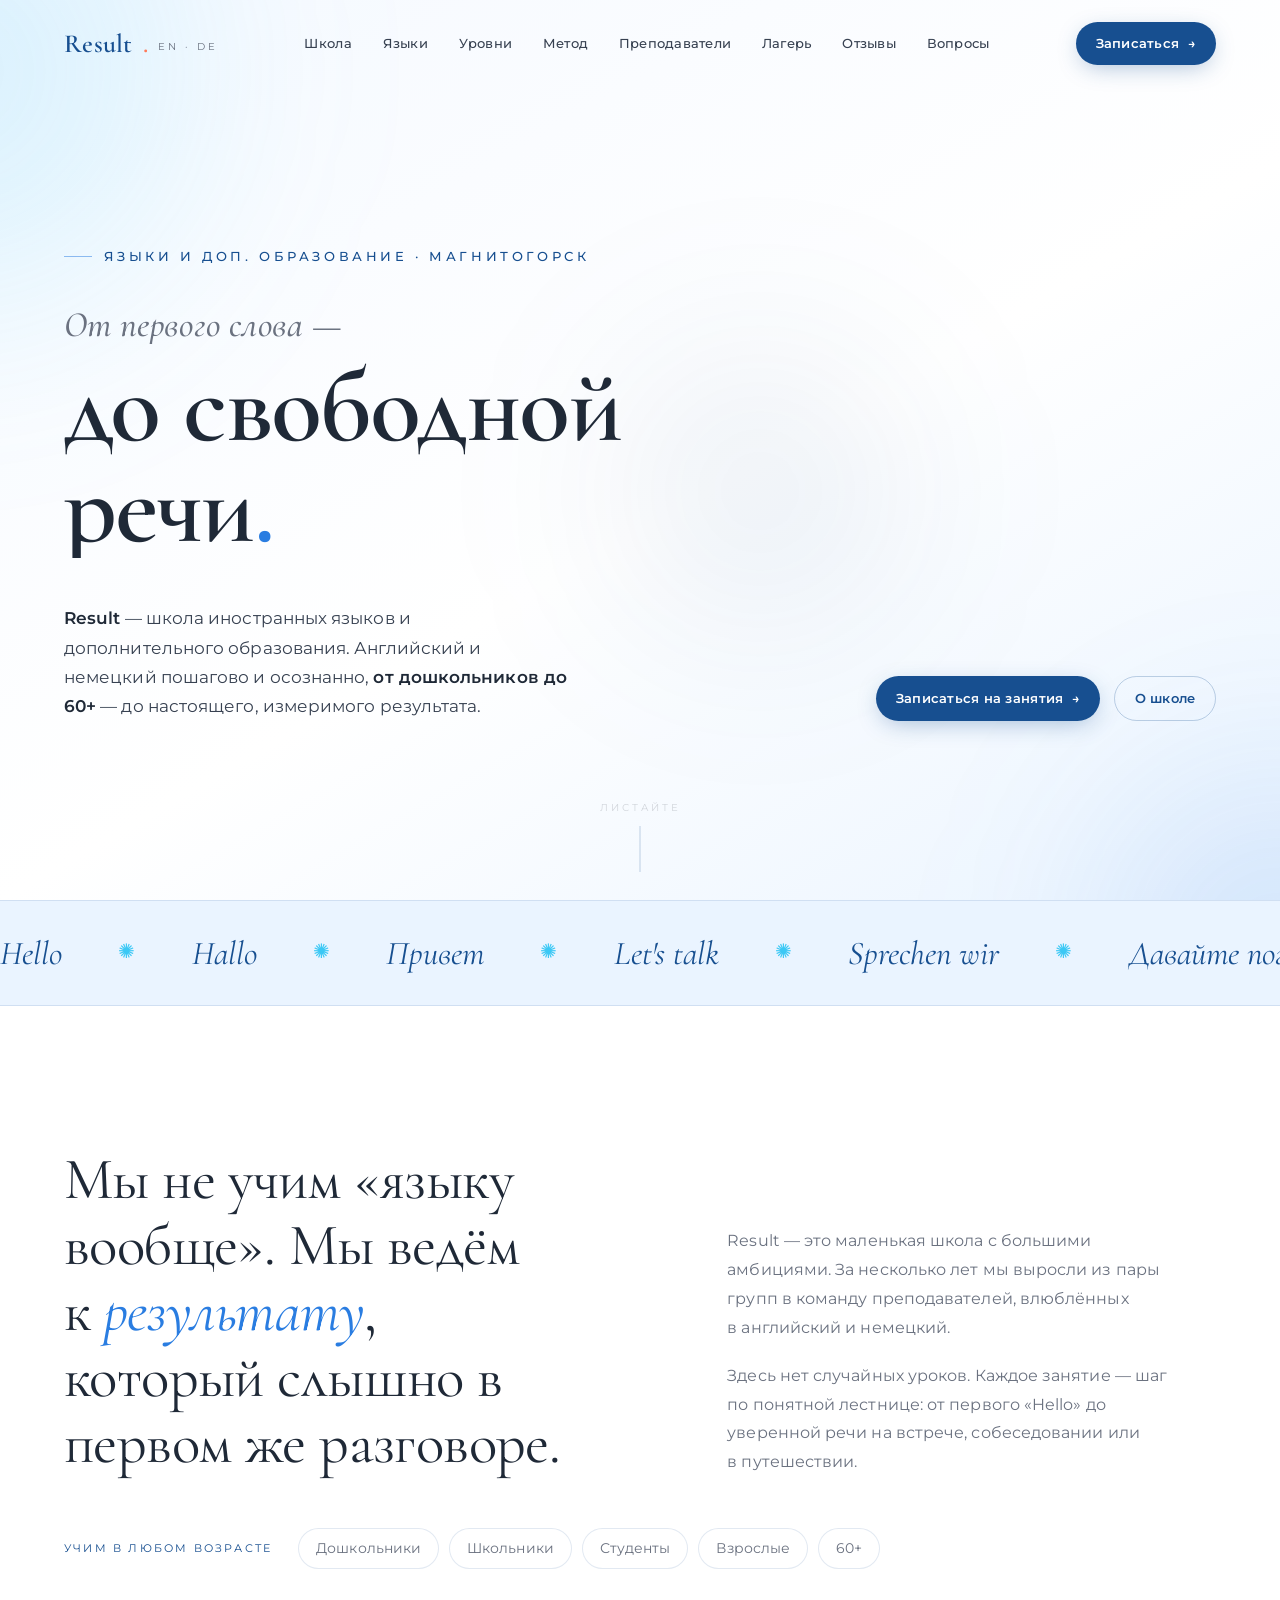
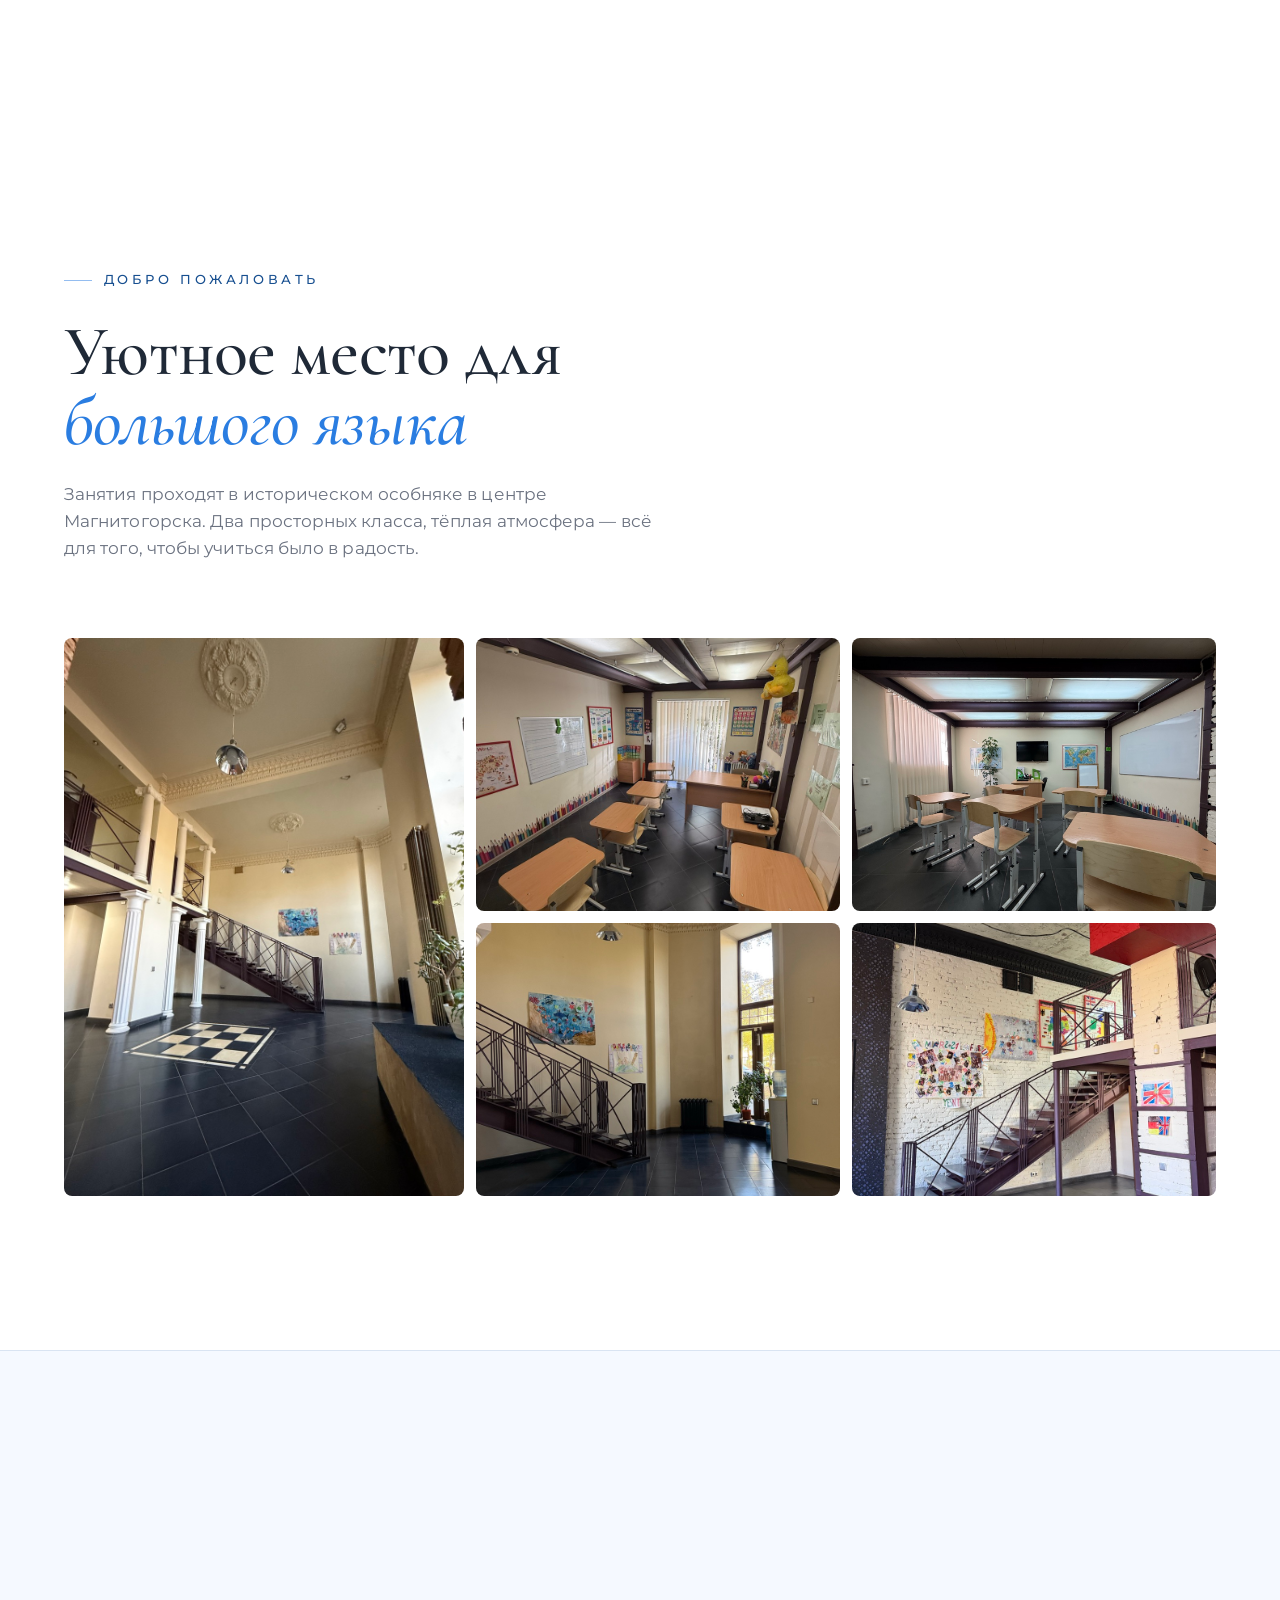
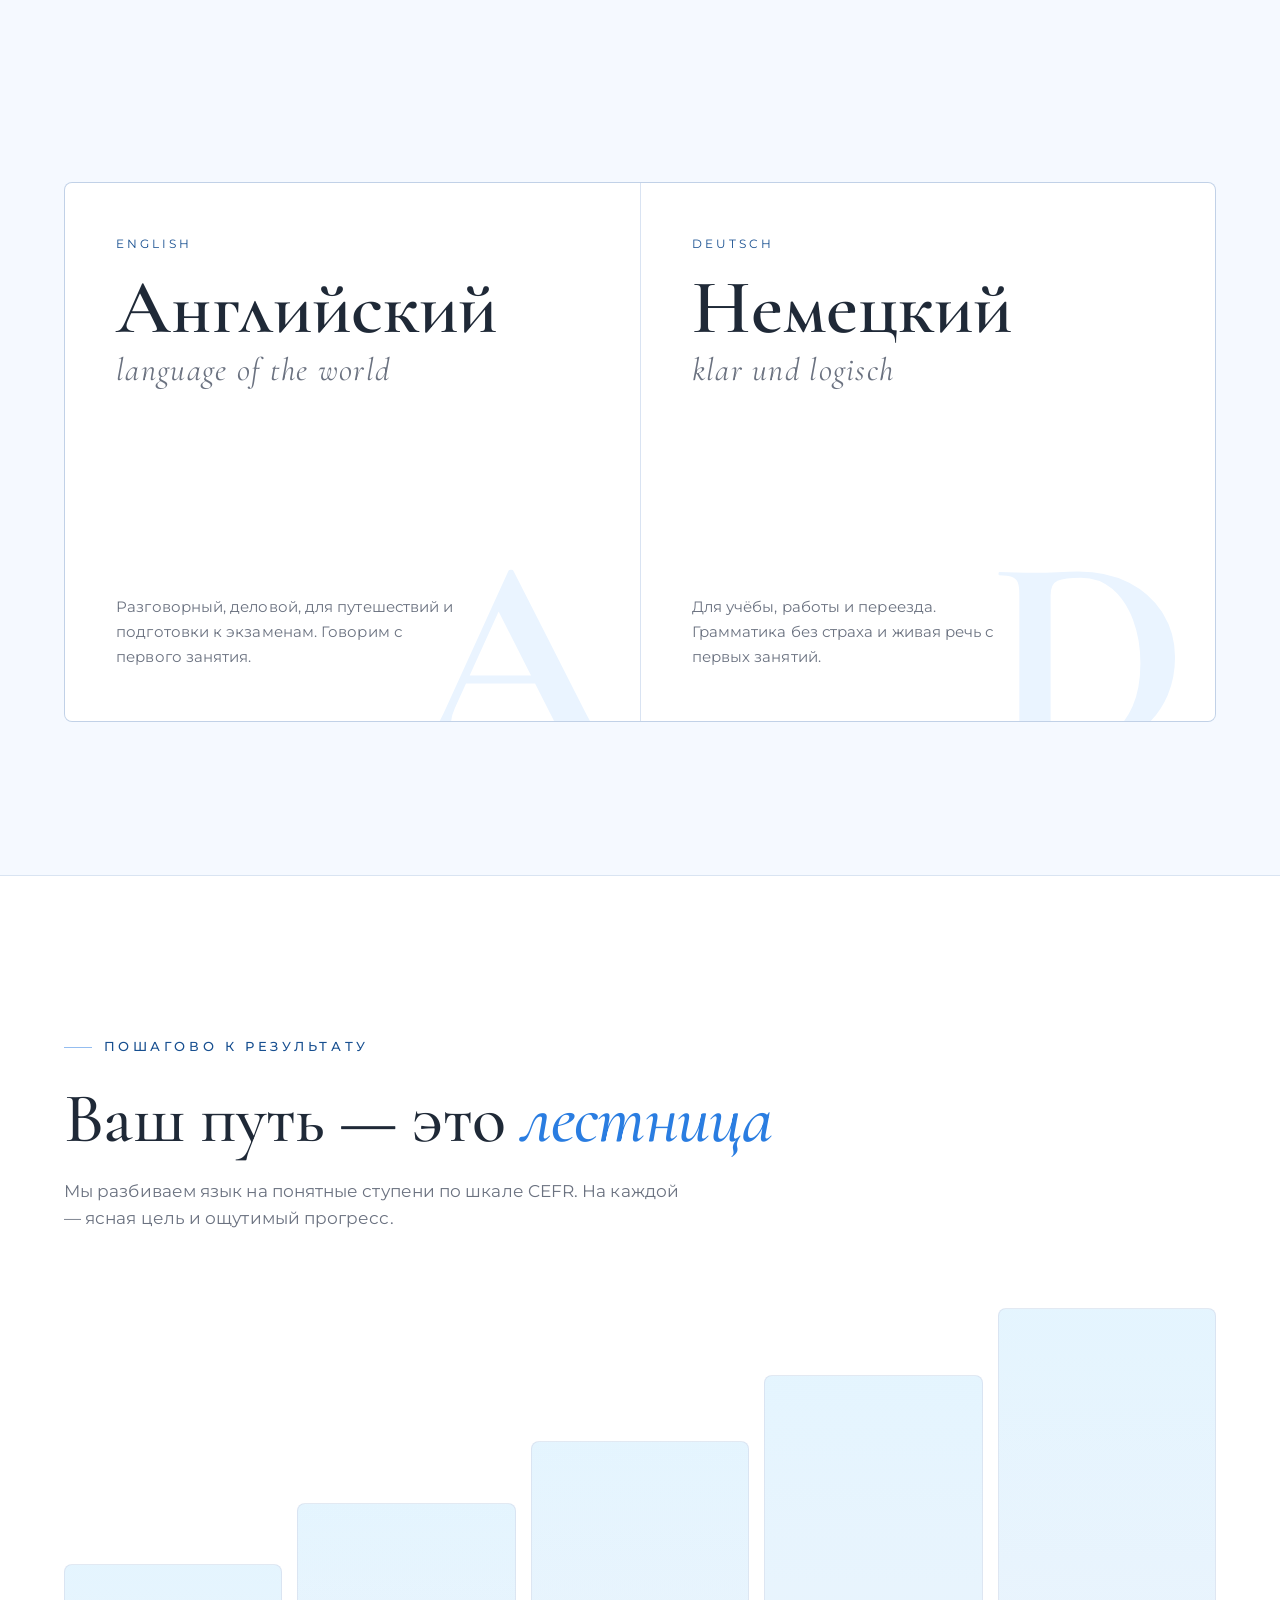
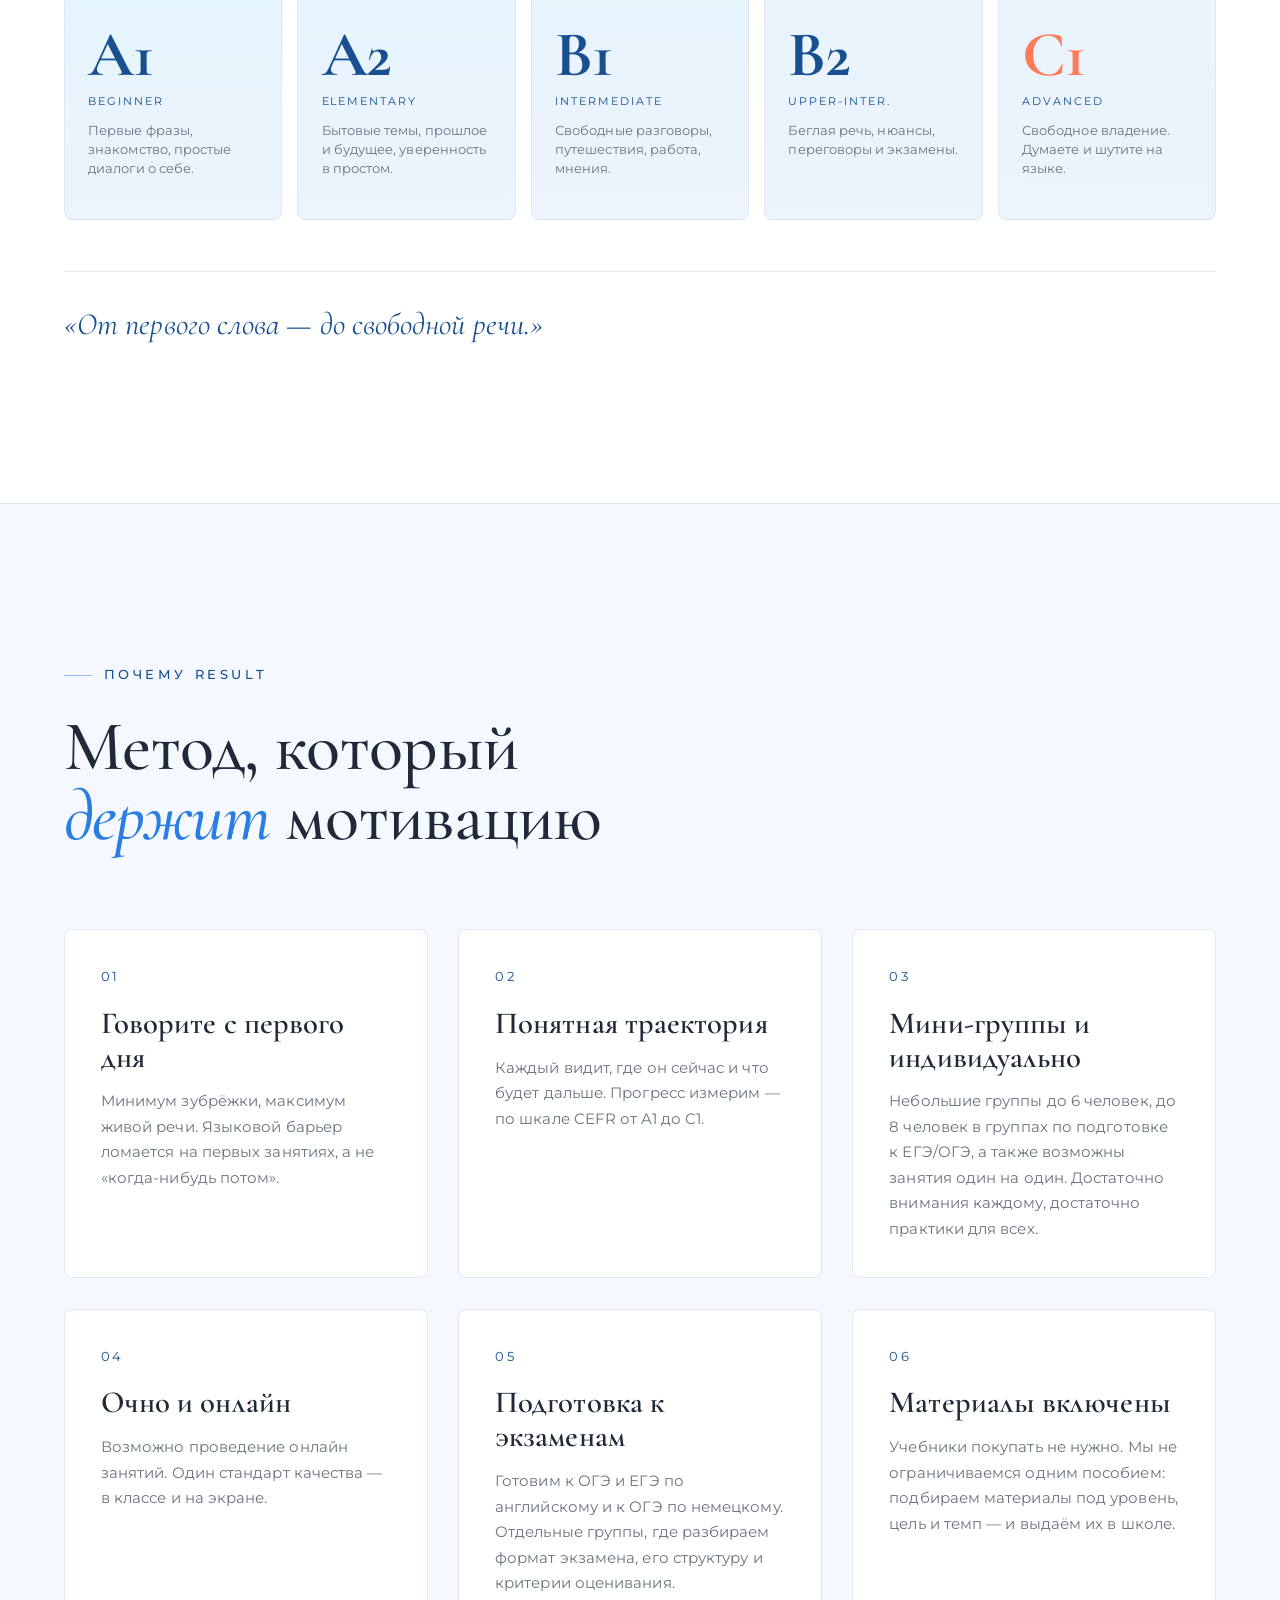
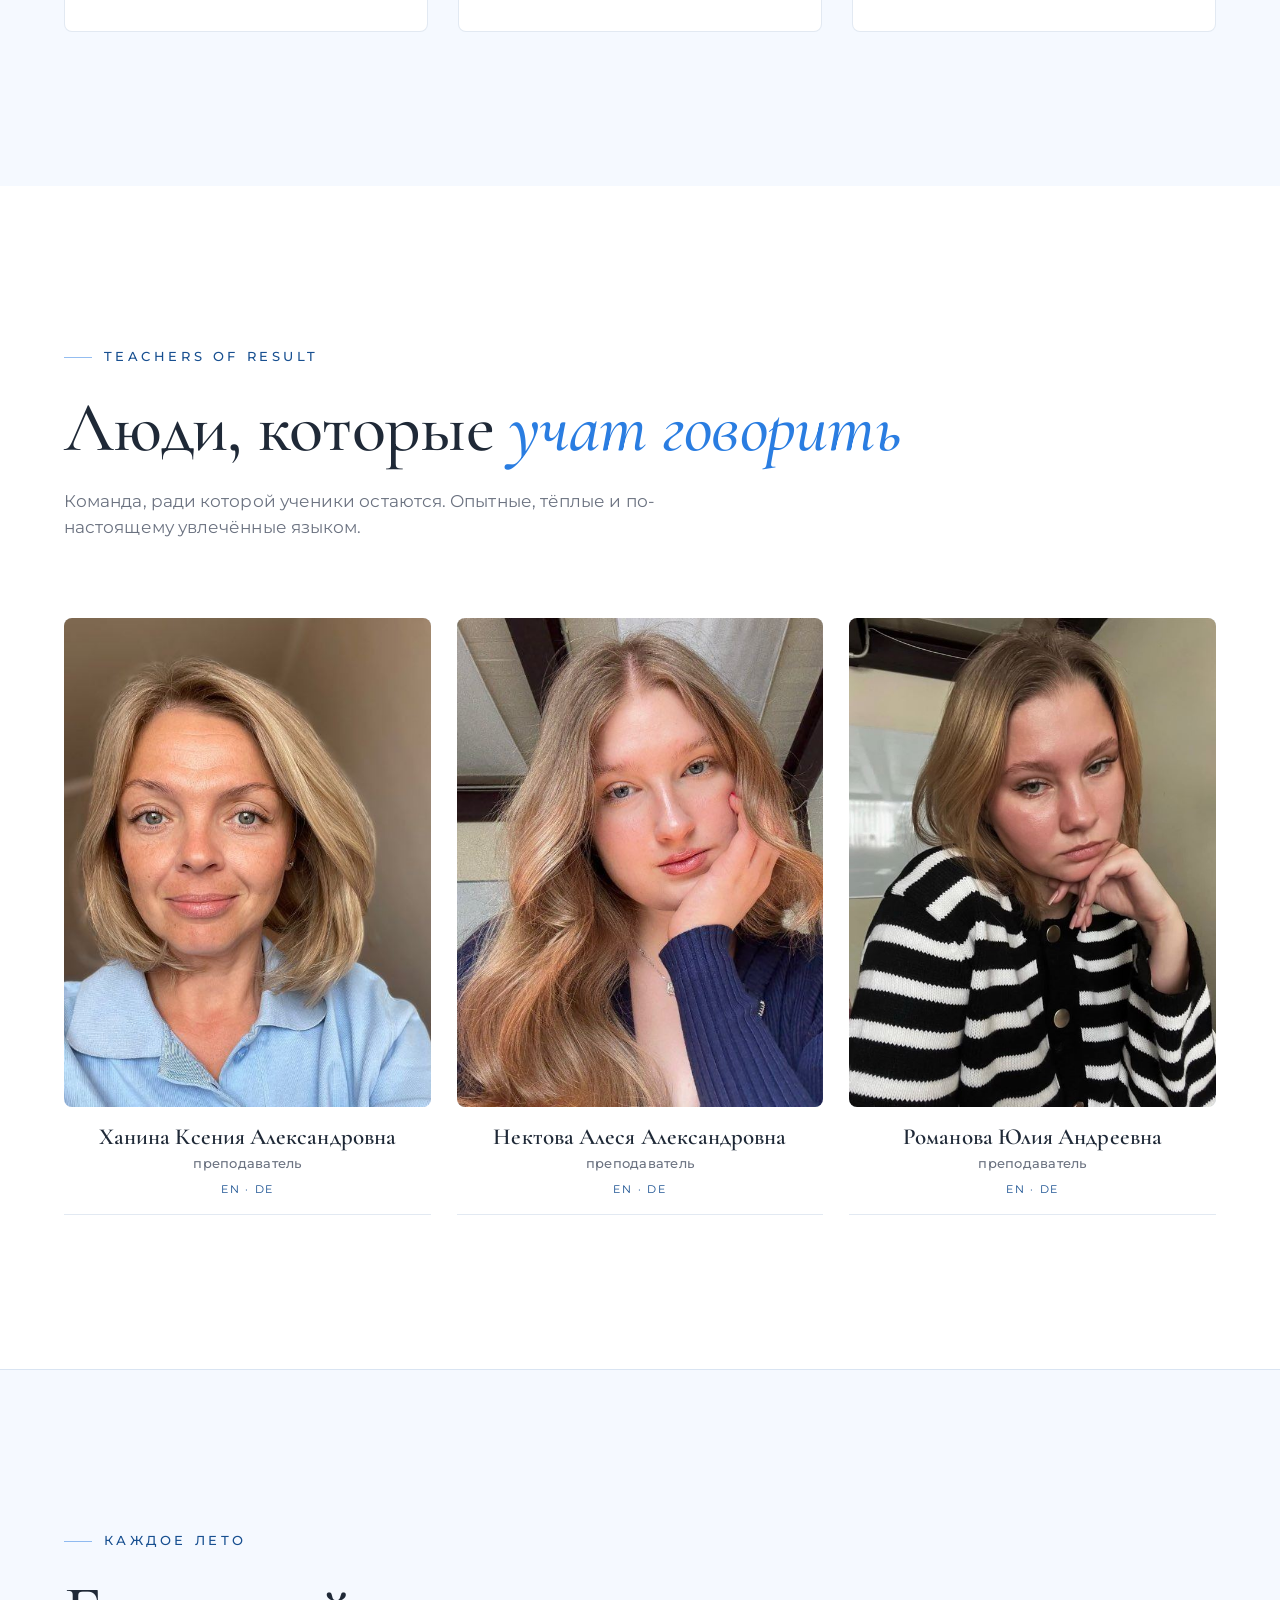
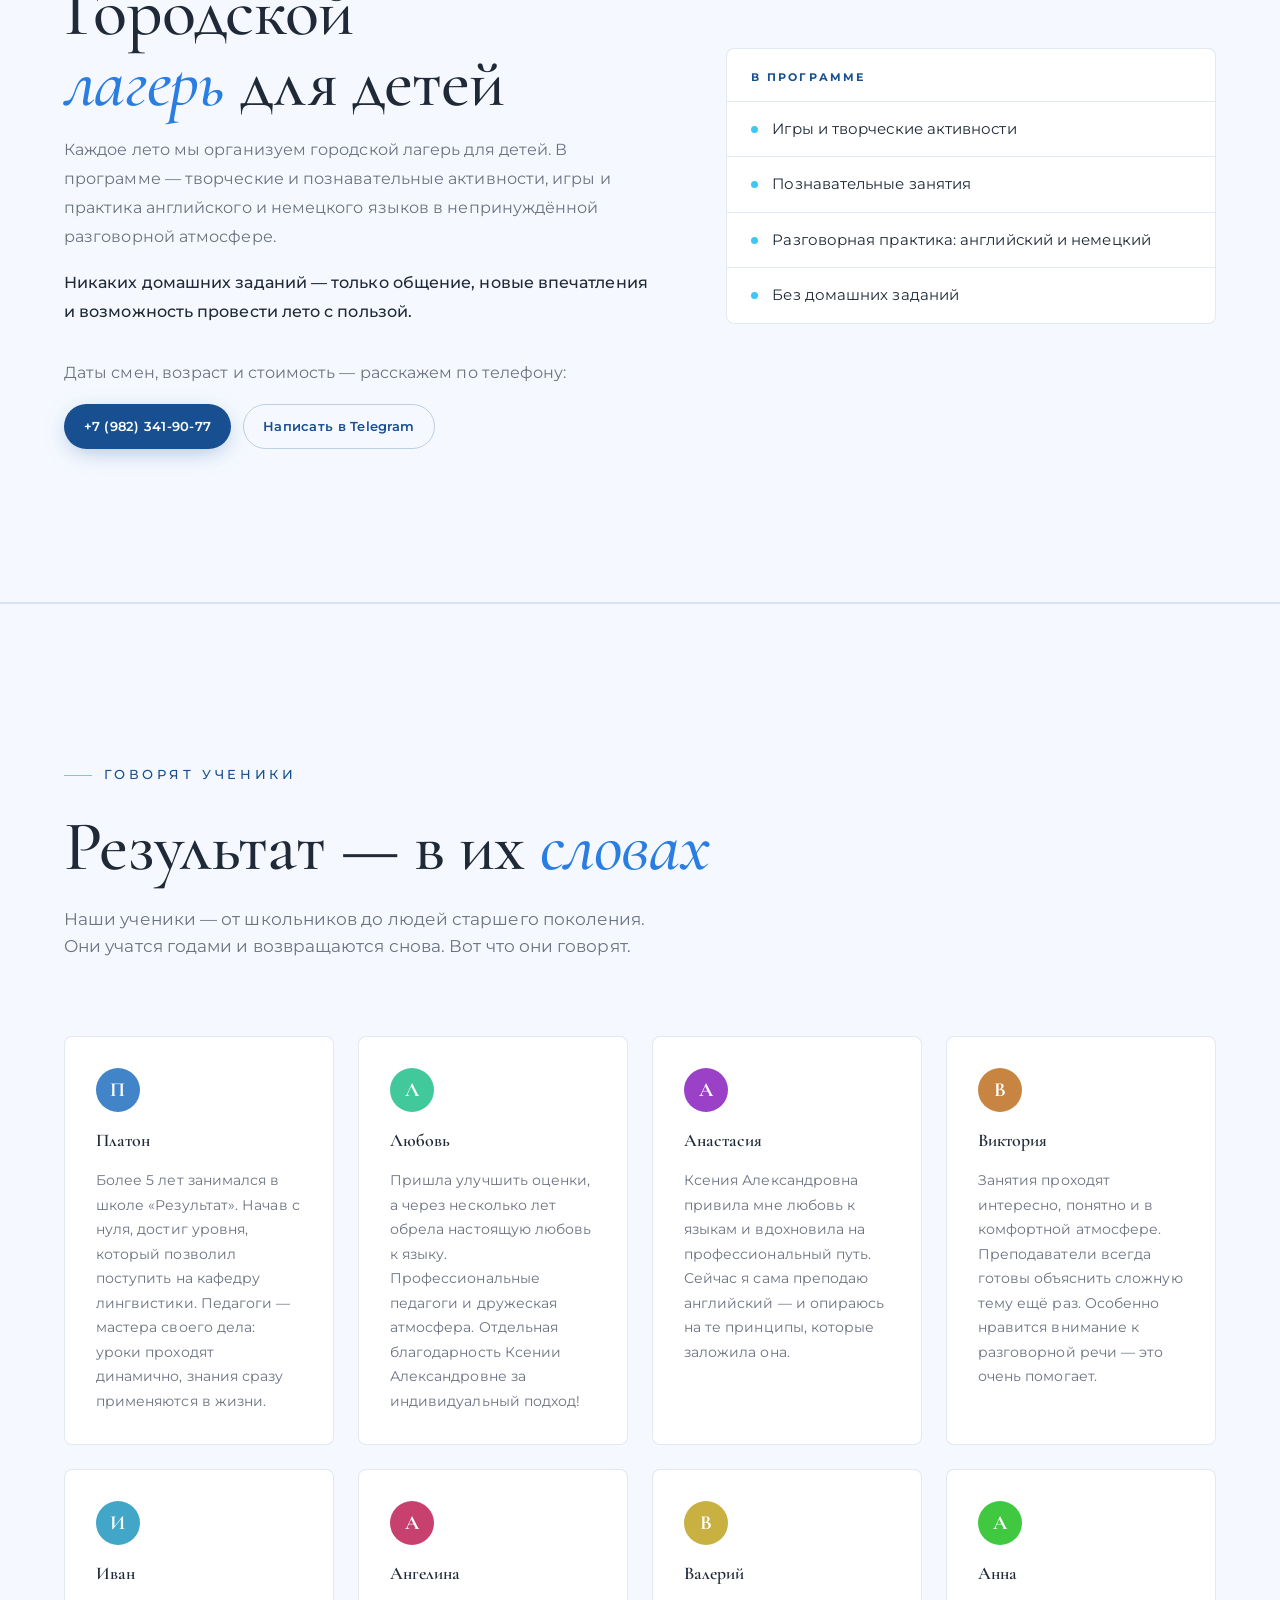
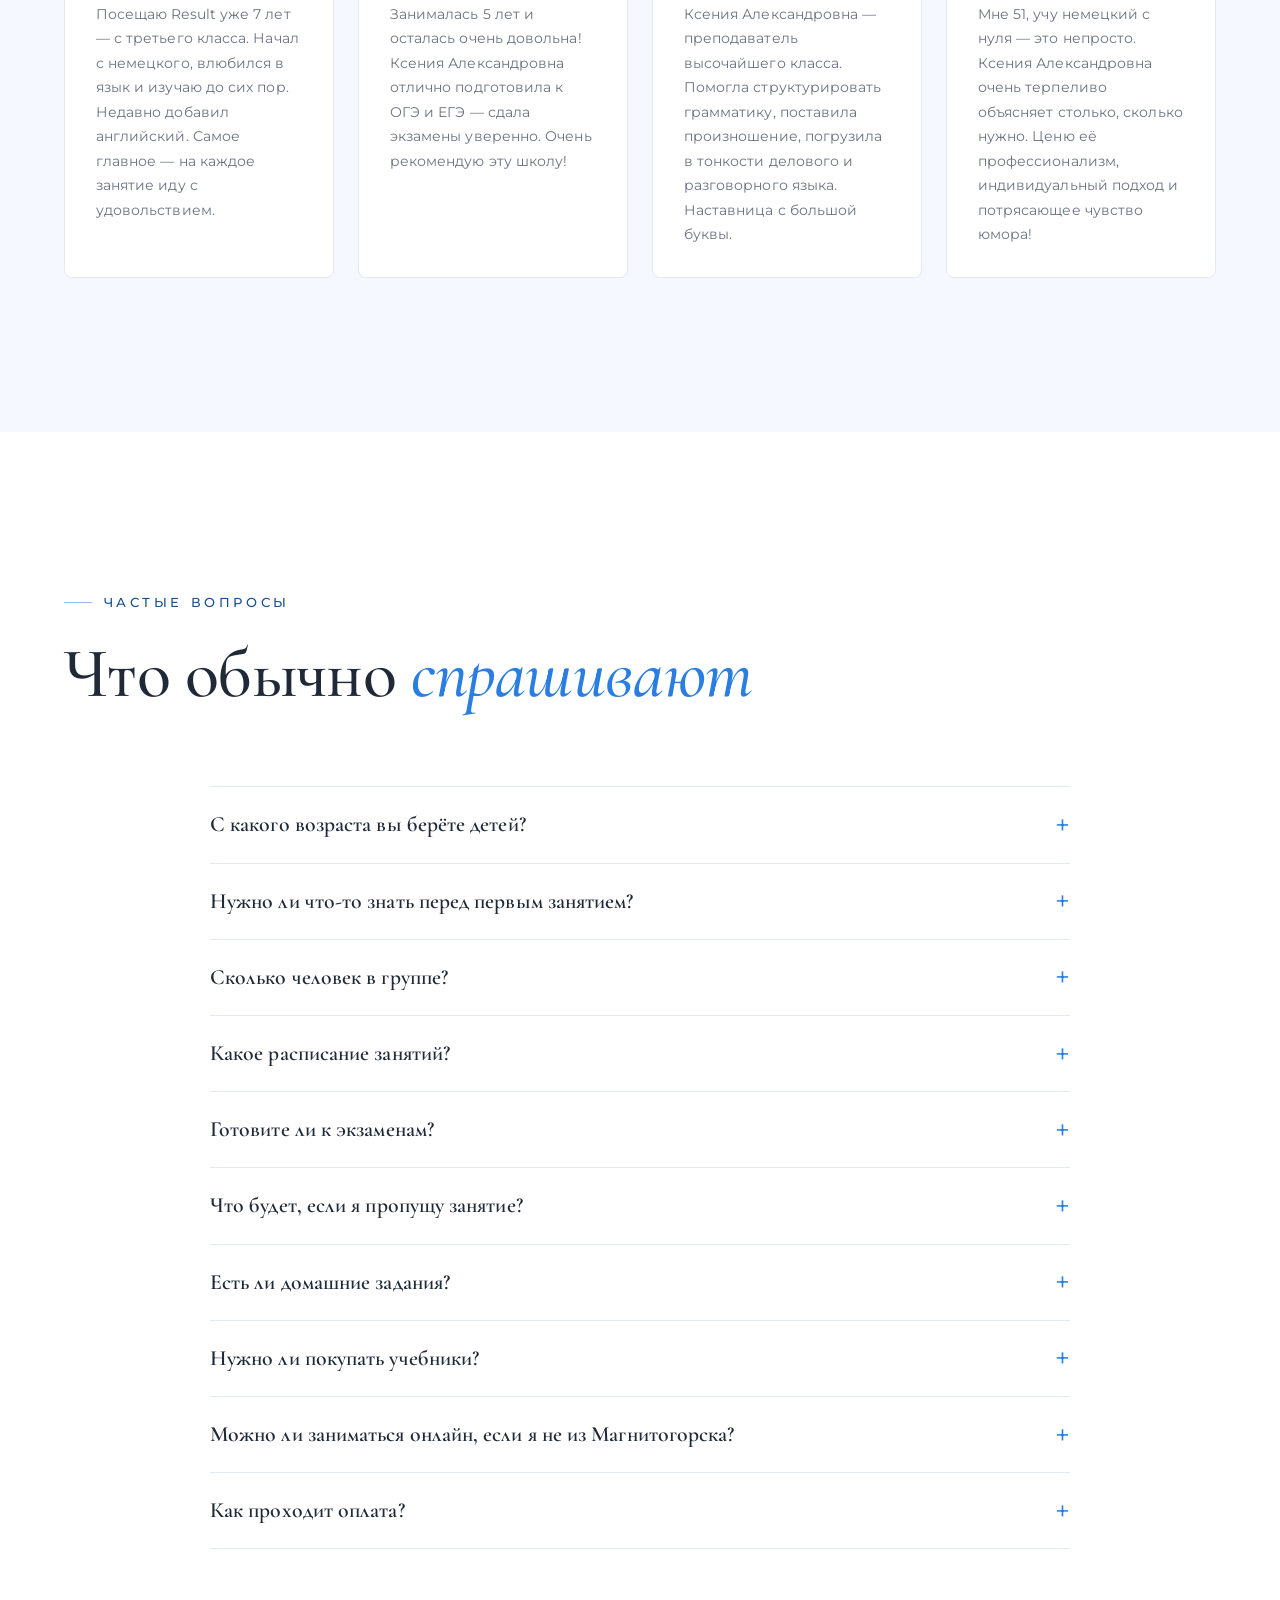
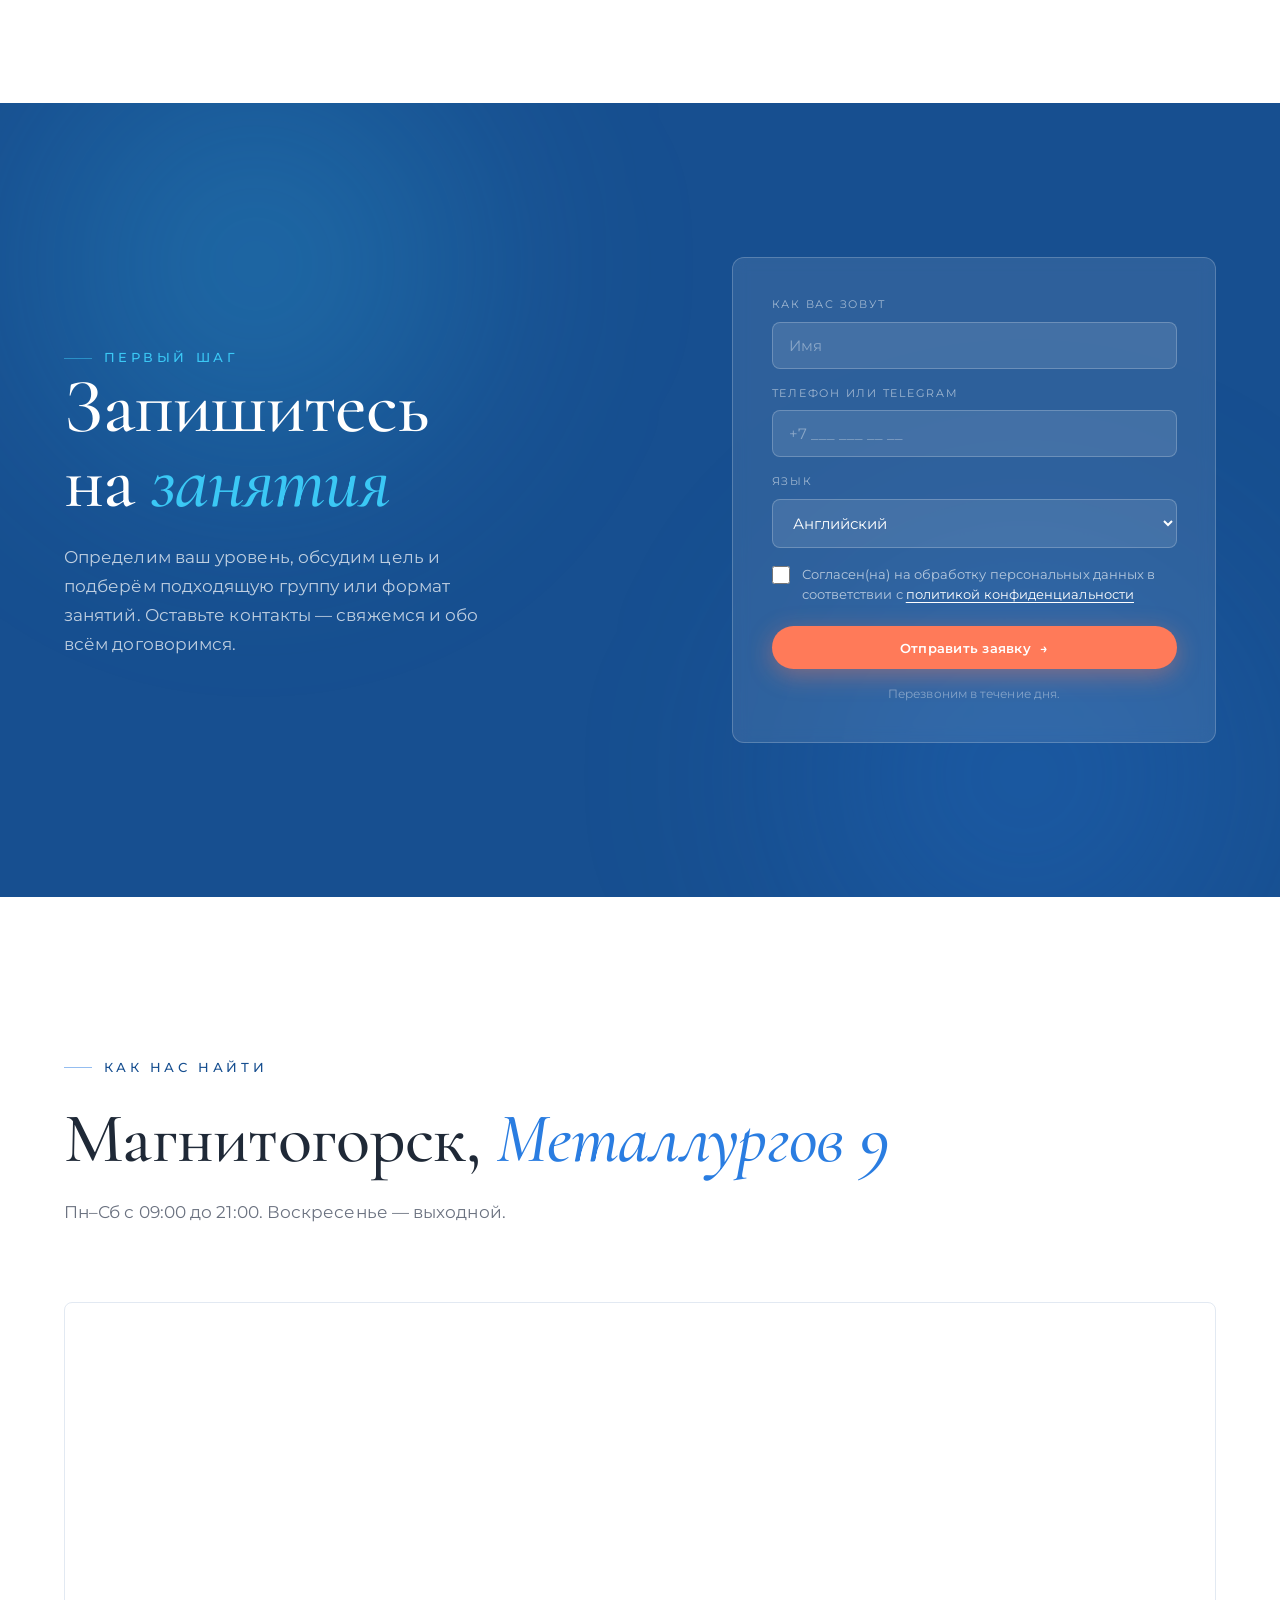
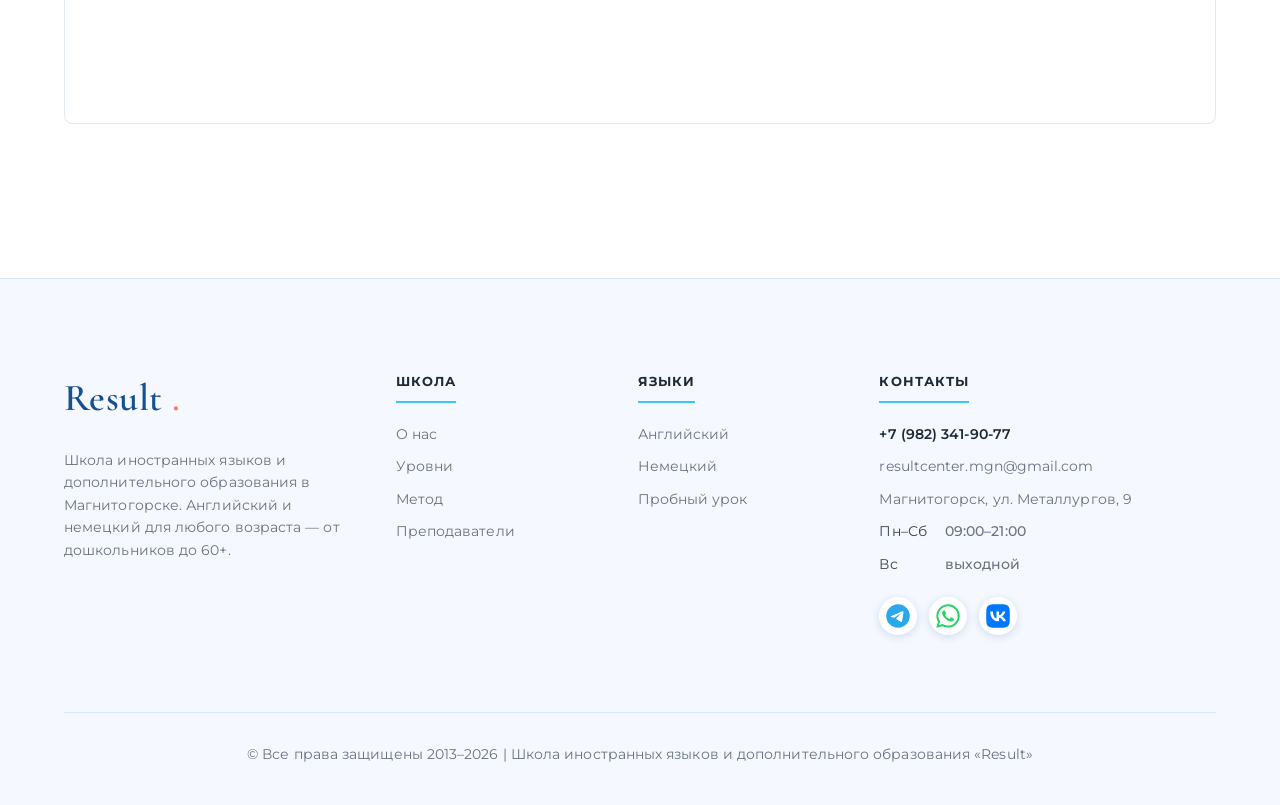
==== commit 5549fb0b: "Добавить галерею, реальные отзывы и фото школы - 5 фото интерьера школы (холл, классы, лофт) → новая" ====
--- a/index.html
+++ b/index.html
@@ -21,7 +21,10 @@
 
 <link rel="icon" type="image/svg+xml" href="data:image/svg+xml,%3Csvg xmlns='http://www.w3.org/2000/svg' viewBox='0 0 32 32'%3E%3Crect width='32' height='32' rx='6' fill='%23174F90'/%3E%3Ctext x='50%25' y='53%25' dominant-baseline='central' text-anchor='middle' font-family='Georgia,serif' font-weight='700' font-size='19' fill='%23ffffff'%3ER%3C/text%3E%3Ccircle cx='24' cy='22' r='2.6' fill='%23FF7A59'/%3E%3C/svg%3E" />
 
-<link rel="stylesheet" href="styles.css?v=20260823e" />
+<link rel="preconnect" href="https://fonts.googleapis.com" />
+<link rel="preconnect" href="https://fonts.gstatic.com" crossorigin />
+<link rel="stylesheet" href="https://fonts.googleapis.com/css2?family=Cormorant+Garamond:ital,wght@0,400;0,500;0,600;0,700;1,400;1,500;1,600&family=Montserrat:wght@300;400;500;600;700;800&display=swap" />
+<link rel="stylesheet" href="styles.css?v=20261009a" />
 
 <script type="application/ld+json">
 {
@@ -48,14 +51,26 @@
   "sameAs": ["https://t.me/ksenya_mgn", "https://vk.ru/ksenya_khanina"]
 }
 </script>
+<noscript>
+  <!-- Содержимое по умолчанию невидимо и раскрывается скриптом.
+       Если script.js не загрузился, страница ниже первого экрана
+       осталась бы пустой — здесь показываем всё сразу. -->
+  <style>
+    .reveal, .step { opacity: 1 !important; transform: none !important; }
+    .hero-eyebrow, .hero-lead, .hero-cta { opacity: 1 !important; transform: none !important; }
+    .hero-title .line > span { transform: none !important; }
+  </style>
+</noscript>
 </head>
 <body>
+
+<a class="skip-link" href="#about">Перейти к содержимому</a>
 
 <!-- ================= НАВИГАЦИЯ ================= -->
 <nav class="nav" id="nav">
   <a href="#top" class="brand">
     Result<span class="dot">.</span>
-    <small>EN · DE</small>
+    <small lang="en">EN · DE</small>
   </a>
   <div class="nav-links">
     <a href="#about">Школа</a>
@@ -64,6 +79,7 @@
     <a href="#method">Метод</a>
     <a href="#team">Преподаватели</a>
     <a href="#camp">Лагерь</a>
+    <a href="#reviews">Отзывы</a>
     <a href="#faq">Вопросы</a>
   </div>
   <a href="#contact" class="btn btn-primary nav-cta">Записаться <span class="arr">→</span></a>
@@ -79,6 +95,7 @@
   <a href="#method">Метод</a>
   <a href="#team">Преподаватели</a>
   <a href="#camp">Лагерь</a>
+  <a href="#reviews">Отзывы</a>
   <a href="#faq">Вопросы</a>
   <a href="#map">Как найти</a>
   <a href="#contact" class="btn btn-primary mobile-menu-cta">Записаться <span class="arr">→</span></a>
@@ -161,6 +178,34 @@
   </div>
 </section>
 
+<!-- ================= ФОТО ШКОЛЫ ================= -->
+<section class="gallery section" id="gallery">
+  <div class="wrap">
+    <div class="section-head reveal">
+      <span class="eyebrow">Добро пожаловать</span>
+      <h2 class="section-title">Уютное место для <em>большого языка</em></h2>
+      <p class="section-sub">Занятия проходят в историческом особняке в центре Магнитогорска. Два просторных класса, тёплая атмосфера — всё для того, чтобы учиться было в радость.</p>
+    </div>
+    <div class="gallery-grid">
+      <div class="gallery-main reveal">
+        <img src="img/school-lobby.jpg" alt="Холл школы Result — исторический особняк в центре Магнитогорска" loading="lazy" />
+      </div>
+      <div class="gallery-item reveal reveal-d1">
+        <img src="img/school-class-1.jpg" alt="Учебный класс школы Result" loading="lazy" />
+      </div>
+      <div class="gallery-item reveal reveal-d2">
+        <img src="img/school-class-2.jpg" alt="Учебный класс школы Result" loading="lazy" />
+      </div>
+      <div class="gallery-item reveal reveal-d1">
+        <img src="img/school-lobby-2.jpg" alt="Вестибюль школы Result" loading="lazy" />
+      </div>
+      <div class="gallery-item reveal reveal-d2">
+        <img src="img/school-loft.jpg" alt="Атмосфера школы Result" loading="lazy" />
+      </div>
+    </div>
+  </div>
+</section>
+
 <!-- ================= ЯЗЫКИ ================= -->
 <section class="langs section" id="langs">
   <div class="wrap">
@@ -174,19 +219,19 @@
       <div class="lang-card reveal">
         <span class="flag-word">A</span>
         <div>
-          <div class="lang-tag">English</div>
-          <div class="lang-name">Английский<span>language of the world</span></div>
+          <div class="lang-tag" lang="en">English</div>
+          <div class="lang-name">Английский<span lang="en">language of the world</span></div>
         </div>
         <div>
-          <p class="lang-desc">Разговорный, деловой, для путешествий и экзаменов IELTS / TOEFL. Говорим с первого занятия.</p>
+          <p class="lang-desc">Разговорный, деловой, для путешествий и подготовки к экзаменам. Говорим с первого занятия.</p>
         </div>
       </div>
 
       <div class="lang-card reveal reveal-d1">
         <span class="flag-word">D</span>
         <div>
-          <div class="lang-tag">Deutsch</div>
-          <div class="lang-name">Немецкий<span>klar und logisch</span></div>
+          <div class="lang-tag" lang="de">Deutsch</div>
+          <div class="lang-name">Немецкий<span lang="de">klar und logisch</span></div>
         </div>
         <div>
           <p class="lang-desc">Для учёбы, работы и переезда. Грамматика без страха и живая речь с первых занятий.</p>
@@ -208,27 +253,27 @@
     <div class="stairs" id="stairs">
       <div class="step">
         <div class="step-code">A1</div>
-        <div class="step-name">Beginner</div>
+        <div class="step-name" lang="en">Beginner</div>
         <div class="step-desc">Первые фразы, знакомство, простые диалоги о себе.</div>
       </div>
       <div class="step">
         <div class="step-code">A2</div>
-        <div class="step-name">Elementary</div>
+        <div class="step-name" lang="en">Elementary</div>
         <div class="step-desc">Бытовые темы, прошлое и будущее, уверенность в простом.</div>
       </div>
       <div class="step">
         <div class="step-code">B1</div>
-        <div class="step-name">Intermediate</div>
+        <div class="step-name" lang="en">Intermediate</div>
         <div class="step-desc">Свободные разговоры, путешествия, работа, мнения.</div>
       </div>
       <div class="step">
         <div class="step-code">B2</div>
-        <div class="step-name">Upper-Inter.</div>
+        <div class="step-name" lang="en">Upper-Inter.</div>
         <div class="step-desc">Беглая речь, нюансы, переговоры и экзамены.</div>
       </div>
       <div class="step">
         <div class="step-code">C1</div>
-        <div class="step-name">Advanced</div>
+        <div class="step-name" lang="en">Advanced</div>
         <div class="step-desc">Свободное владение. Думаете и шутите на языке.</div>
       </div>
     </div>
@@ -286,7 +331,7 @@
 <section class="team section" id="team">
   <div class="wrap">
     <div class="section-head reveal">
-      <span class="eyebrow">Teachers of Result</span>
+      <span class="eyebrow" lang="en">Teachers of Result</span>
       <h2 class="section-title">Люди, которые <em>учат говорить</em></h2>
       <p class="section-sub">Команда, ради которой ученики остаются. Опытные, тёплые и по-настоящему увлечённые языком.</p>
     </div>
@@ -296,21 +341,21 @@
         <div class="ph has-photo"><img src="img/ksenia.jpg" alt="Ханина Ксения Александровна, преподаватель английского и немецкого" width="640" height="640" loading="lazy" /></div>
         <div class="teacher-meta">
           <div class="teacher-name">Ханина Ксения Александровна<span>преподаватель</span></div>
-          <div class="teacher-lang">EN · DE</div>
+          <div class="teacher-lang" lang="en">EN · DE</div>
         </div>
       </article>
       <article class="teacher reveal reveal-d1">
         <div class="ph has-photo"><img src="img/alesya.jpg" alt="Нектова Алеся Александровна, преподаватель английского и немецкого" width="640" height="640" loading="lazy" /></div>
         <div class="teacher-meta">
           <div class="teacher-name">Нектова Алеся Александровна<span>преподаватель</span></div>
-          <div class="teacher-lang">EN · DE</div>
+          <div class="teacher-lang" lang="en">EN · DE</div>
         </div>
       </article>
       <article class="teacher reveal reveal-d2">
         <div class="ph has-photo"><img src="img/yulia.jpg" alt="Романова Юлия Андреевна, преподаватель английского и немецкого" width="647" height="800" loading="lazy" /></div>
         <div class="teacher-meta">
           <div class="teacher-name">Романова Юлия Андреевна<span>преподаватель</span></div>
-          <div class="teacher-lang">EN · DE</div>
+          <div class="teacher-lang" lang="en">EN · DE</div>
         </div>
       </article>
     </div>
@@ -347,6 +392,59 @@
           <li>Без домашних заданий</li>
         </ul>
       </div>
+    </div>
+  </div>
+</section>
+
+<!-- ================= ОТЗЫВЫ ================= -->
+<section class="reviews section" id="reviews">
+  <div class="wrap">
+    <div class="section-head reveal">
+      <span class="eyebrow">Говорят ученики</span>
+      <h2 class="section-title">Результат — в их <em>словах</em></h2>
+      <p class="section-sub">Наши ученики — от школьников до людей старшего поколения. Они учатся годами и возвращаются снова. Вот что они говорят.</p>
+    </div>
+    <div class="reviews-grid">
+      <article class="review-card reveal">
+        <div class="review-avatar" style="--av-hue: 210">П</div>
+        <div class="review-name">Платон</div>
+        <p class="review-text">Более 5 лет занимался в школе «Результат». Начав с нуля, достиг уровня, который позволил поступить на кафедру лингвистики. Педагоги — мастера своего дела: уроки проходят динамично, знания сразу применяются в жизни.</p>
+      </article>
+      <article class="review-card reveal reveal-d1">
+        <div class="review-avatar" style="--av-hue: 160">Л</div>
+        <div class="review-name">Любовь</div>
+        <p class="review-text">Пришла улучшить оценки, а через несколько лет обрела настоящую любовь к языку. Профессиональные педагоги и дружеская атмосфера. Отдельная благодарность Ксении Александровне за индивидуальный подход!</p>
+      </article>
+      <article class="review-card reveal reveal-d2">
+        <div class="review-avatar" style="--av-hue: 280">А</div>
+        <div class="review-name">Анастасия</div>
+        <p class="review-text">Ксения Александровна привила мне любовь к языкам и вдохновила на профессиональный путь. Сейчас я сама преподаю английский — и опираюсь на те принципы, которые заложила она.</p>
+      </article>
+      <article class="review-card reveal reveal-d3">
+        <div class="review-avatar" style="--av-hue: 30">В</div>
+        <div class="review-name">Виктория</div>
+        <p class="review-text">Занятия проходят интересно, понятно и в комфортной атмосфере. Преподаватели всегда готовы объяснить сложную тему ещё раз. Особенно нравится внимание к разговорной речи — это очень помогает.</p>
+      </article>
+      <article class="review-card reveal">
+        <div class="review-avatar" style="--av-hue: 195">И</div>
+        <div class="review-name">Иван</div>
+        <p class="review-text">Посещаю Result уже 7 лет — с третьего класса. Начал с немецкого, влюбился в язык и изучаю до сих пор. Недавно добавил английский. Самое главное — на каждое занятие иду с удовольствием.</p>
+      </article>
+      <article class="review-card reveal reveal-d1">
+        <div class="review-avatar" style="--av-hue: 340">А</div>
+        <div class="review-name">Ангелина</div>
+        <p class="review-text">Занималась 5 лет и осталась очень довольна! Ксения Александровна отлично подготовила к ОГЭ и ЕГЭ — сдала экзамены уверенно. Очень рекомендую эту школу!</p>
+      </article>
+      <article class="review-card reveal reveal-d2">
+        <div class="review-avatar" style="--av-hue: 50">В</div>
+        <div class="review-name">Валерий</div>
+        <p class="review-text">Ксения Александровна — преподаватель высочайшего класса. Помогла структурировать грамматику, поставила произношение, погрузила в тонкости делового и разговорного языка. Наставница с большой буквы.</p>
+      </article>
+      <article class="review-card reveal reveal-d3">
+        <div class="review-avatar" style="--av-hue: 120">А</div>
+        <div class="review-name">Анна</div>
+        <p class="review-text">Мне 51, учу немецкий с нуля — это непросто. Ксения Александровна очень терпеливо объясняет столько, сколько нужно. Ценю её профессионализм, индивидуальный подход и потрясающее чувство юмора!</p>
+      </article>
     </div>
   </div>
 </section>
@@ -477,7 +575,8 @@
 
     <div class="map-box reveal">
       <iframe
-        src="https://yandex.ru/map-widget/v1/?text=Магнитогорск%2C%20улица%20Металлургов%2C%209&z=17"
+        src="https://yandex.ru/map-widget/v1/?text=Магнитогорск%2C%20улица%20Металлургов%2C%209&amp;z=17"
+        sandbox="allow-scripts allow-same-origin allow-popups allow-forms"
         width="100%" height="420" frameborder="0" allowfullscreen="true"
         loading="lazy" title="Карта: Магнитогорск, улица Металлургов, 9"></iframe>
     </div>
@@ -550,6 +649,6 @@
   </div>
 </footer>
 
-<script src="script.js?v=20260823e"></script>
+<script src="script.js?v=20261009a"></script>
 </body>
 </html>
--- a/styles.css
+++ b/styles.css
@@ -3,7 +3,8 @@
    Светлая синяя тема: Cormorant Garamond (заголовки) + Montserrat (текст)
    ============================================================ */
 
-@import url('https://fonts.googleapis.com/css2?family=Cormorant+Garamond:ital,wght@0,400;0,500;0,600;0,700;1,400;1,500;1,600&family=Montserrat:wght@300;400;500;600;700;800&display=swap');
+/* Шрифты подключены через <link> в <head> каждой страницы:
+   @import здесь создавал лишнее звено в цепочке загрузки. */
 
 /* ---------- Токены ---------- */
 :root {
@@ -59,6 +60,7 @@
   font-weight: 400;
   line-height: 1.6;
   letter-spacing: 0.005em;
+  overflow-x: hidden;   /* запас: clip знает Safari только с 16 */
   overflow-x: clip;
   -webkit-font-smoothing: antialiased;
   text-rendering: optimizeLegibility;
@@ -68,6 +70,34 @@
 a { color: inherit; text-decoration: none; }
 button { font-family: inherit; cursor: pointer; border: none; background: none; color: inherit; }
 ::selection { background: var(--blue-400); color: var(--white); }
+
+/* ---------- Фокус с клавиатуры ----------
+   Раньше видимый фокус был только у полей формы, и человек, идущий
+   по сайту с Tab, не понимал, где находится. :focus-visible срабатывает
+   на клавиатуру, но не на клик мышью — рамка не мешает обычным посетителям. */
+:focus-visible {
+  outline: 3px solid var(--blue-600);
+  outline-offset: 3px;
+  border-radius: 4px;
+}
+.btn:focus-visible { outline-offset: 4px; }
+.field input:focus-visible,
+.field select:focus-visible,
+.consent input:focus-visible { outline-color: var(--blue-400); }
+
+/* ---------- Ссылка «к содержимому» ---------- */
+.skip-link {
+  position: absolute;
+  left: 16px; top: -100px;
+  z-index: 200;
+  background: var(--blue-800);
+  color: var(--white);
+  font-size: 14px; font-weight: 600;
+  padding: 12px 20px;
+  border-radius: 0 0 var(--radius) var(--radius);
+  transition: top 0.2s var(--ease-out);
+}
+.skip-link:focus { top: 0; }
 
 /* ---------- Утилиты ---------- */
 .wrap { width: 100%; max-width: var(--maxw); margin-inline: auto; padding-inline: var(--pad); }
@@ -113,6 +143,7 @@
 .nav.scrolled {
   padding: 14px var(--pad);
   background: rgba(255, 255, 255, 0.90);
+  -webkit-backdrop-filter: blur(18px) saturate(1.3);
   backdrop-filter: blur(18px) saturate(1.3);
   border-bottom: 1px solid var(--line);
   box-shadow: 0 2px 20px rgba(23, 79, 144, 0.08);
@@ -222,6 +253,7 @@
   gap: 4px;
   padding: 96px var(--pad) 40px;
   background: rgba(255, 255, 255, 0.98);
+  -webkit-backdrop-filter: blur(20px);
   backdrop-filter: blur(20px);
   overflow-y: auto;
   animation: menuIn 0.32s var(--ease-out) both;
@@ -245,13 +277,22 @@
 }
 .mobile-menu-contacts { display: flex; flex-wrap: wrap; gap: 10px 24px; margin-top: 26px; }
 .mobile-menu-contacts a { font-size: 15px; font-weight: 500; color: var(--blue-800); }
-body.menu-open { overflow: hidden; }
+/* position:fixed, а не overflow:hidden — в iOS Safari второе не держит
+   прокрутку и фон продолжает ехать под открытым меню. Позицию скрипт
+   запоминает и возвращает при закрытии. */
+body.menu-open {
+  position: fixed;
+  left: 0; right: 0;
+  width: 100%;
+  overflow: hidden;
+}
 
 /* ============================================================
    HERO
    ============================================================ */
 .hero {
   position: relative;
+  min-height: 100vh;   /* запас для Safari < 15.4, не знающего svh */
   min-height: 100svh;
   display: flex;
   flex-direction: column;
@@ -636,8 +677,87 @@
 .teacher:hover .ph { transform: scale(1.012); }
 
 /* ============================================================
+   ФОТО ШКОЛЫ (ГАЛЕРЕЯ)
+   ============================================================ */
+.gallery { background: var(--white); }
+.gallery-grid {
+  display: grid;
+  grid-template-columns: 1.1fr 1fr 1fr;
+  grid-template-rows: auto auto;
+  gap: clamp(8px, 1vw, 12px);
+}
+.gallery-main {
+  grid-row: 1 / 3;
+  overflow: hidden;
+  border-radius: var(--radius);
+}
+.gallery-main img {
+  width: 100%; height: 100%;
+  object-fit: cover; display: block;
+  min-height: 500px;
+  transition: transform 0.8s var(--ease-out);
+}
+.gallery-main:hover img { transform: scale(1.04); }
+.gallery-item {
+  overflow: hidden;
+  border-radius: var(--radius);
+  aspect-ratio: 4/3;
+}
+.gallery-item img {
+  width: 100%; height: 100%;
+  object-fit: cover; display: block;
+  transition: transform 0.8s var(--ease-out);
+}
+.gallery-item:hover img { transform: scale(1.04); }
+
+@media (max-width: 860px) {
+  .gallery-grid { grid-template-columns: 1fr 1fr; }
+  .gallery-main { grid-row: unset; grid-column: 1 / -1; aspect-ratio: 16/9; }
+  .gallery-main img { min-height: unset; }
+}
+@media (max-width: 560px) {
+  .gallery-grid { grid-template-columns: 1fr 1fr; }
+  .gallery-main { aspect-ratio: 4/3; }
+}
+
+/* ============================================================
    ОТЗЫВЫ
    ============================================================ */
+.reviews { background: var(--blue-50); border-top: 1px solid var(--line); }
+.reviews-grid {
+  display: grid;
+  grid-template-columns: repeat(4, 1fr);
+  gap: clamp(16px, 2vw, 24px);
+}
+.review-card {
+  background: var(--white);
+  border: 1.5px solid var(--line);
+  border-radius: var(--radius);
+  padding: clamp(22px, 2.4vw, 32px);
+  display: flex; flex-direction: column; gap: 14px;
+  transition: transform 0.4s var(--ease-out), border-color 0.4s, box-shadow 0.4s;
+}
+.review-card:hover {
+  transform: translateY(-5px);
+  border-color: var(--blue-400);
+  box-shadow: 0 12px 36px rgba(23, 79, 144, 0.10);
+}
+.review-avatar {
+  width: 44px; height: 44px; border-radius: 50%;
+  display: flex; align-items: center; justify-content: center;
+  font-family: var(--display); font-weight: 700; font-size: 20px;
+  color: var(--white);
+  background: hsl(var(--av-hue, 210), 55%, 52%);
+  flex: none;
+}
+.review-name {
+  font-family: var(--display); font-weight: 600;
+  font-size: clamp(17px, 1.4vw, 22px); color: var(--gray-900);
+}
+.review-text { font-size: 14px; line-height: 1.75; color: var(--gray-500); flex: 1; }
+
+@media (max-width: 1080px) { .reviews-grid { grid-template-columns: repeat(2, 1fr); } }
+@media (max-width: 560px) { .reviews-grid { grid-template-columns: 1fr; } }
 
 /* ============================================================
    CTA / КОНТАКТ   (тёмный блок для контраста)
@@ -674,7 +794,7 @@
   border: 1px solid rgba(255, 255, 255, 0.20);
   border-radius: 12px;
   padding: clamp(26px, 3vw, 40px);
-  backdrop-filter: blur(8px);
+  -webkit-backdrop-filter: blur(8px); backdrop-filter: blur(8px);
 }
 .field { display: flex; flex-direction: column; gap: 8px; }
 .field label { font-family: var(--sans); font-size: 11px; letter-spacing: 0.16em; text-transform: uppercase; color: rgba(255,255,255,0.55); }
@@ -879,6 +999,7 @@
 
 /* ---------- Страница 404 ---------- */
 .notfound {
+  min-height: 100vh;   /* запас для Safari < 15.4 */
   min-height: 100svh;
   display: flex; align-items: center;
   padding: 120px var(--pad) 60px;
@@ -999,4 +1120,7 @@
 @media (prefers-reduced-motion: reduce) {
   *, *::before, *::after { animation-duration: 0.001ms !important; animation-iteration-count: 1 !important; transition-duration: 0.001ms !important; }
   .reveal, .step { opacity: 1 !important; transform: none !important; }
-}
+  /* проезд всей страницы по якорю — ровно то движение, от которого
+     эта настройка и защищает */
+  html { scroll-behavior: auto !important; }
+}
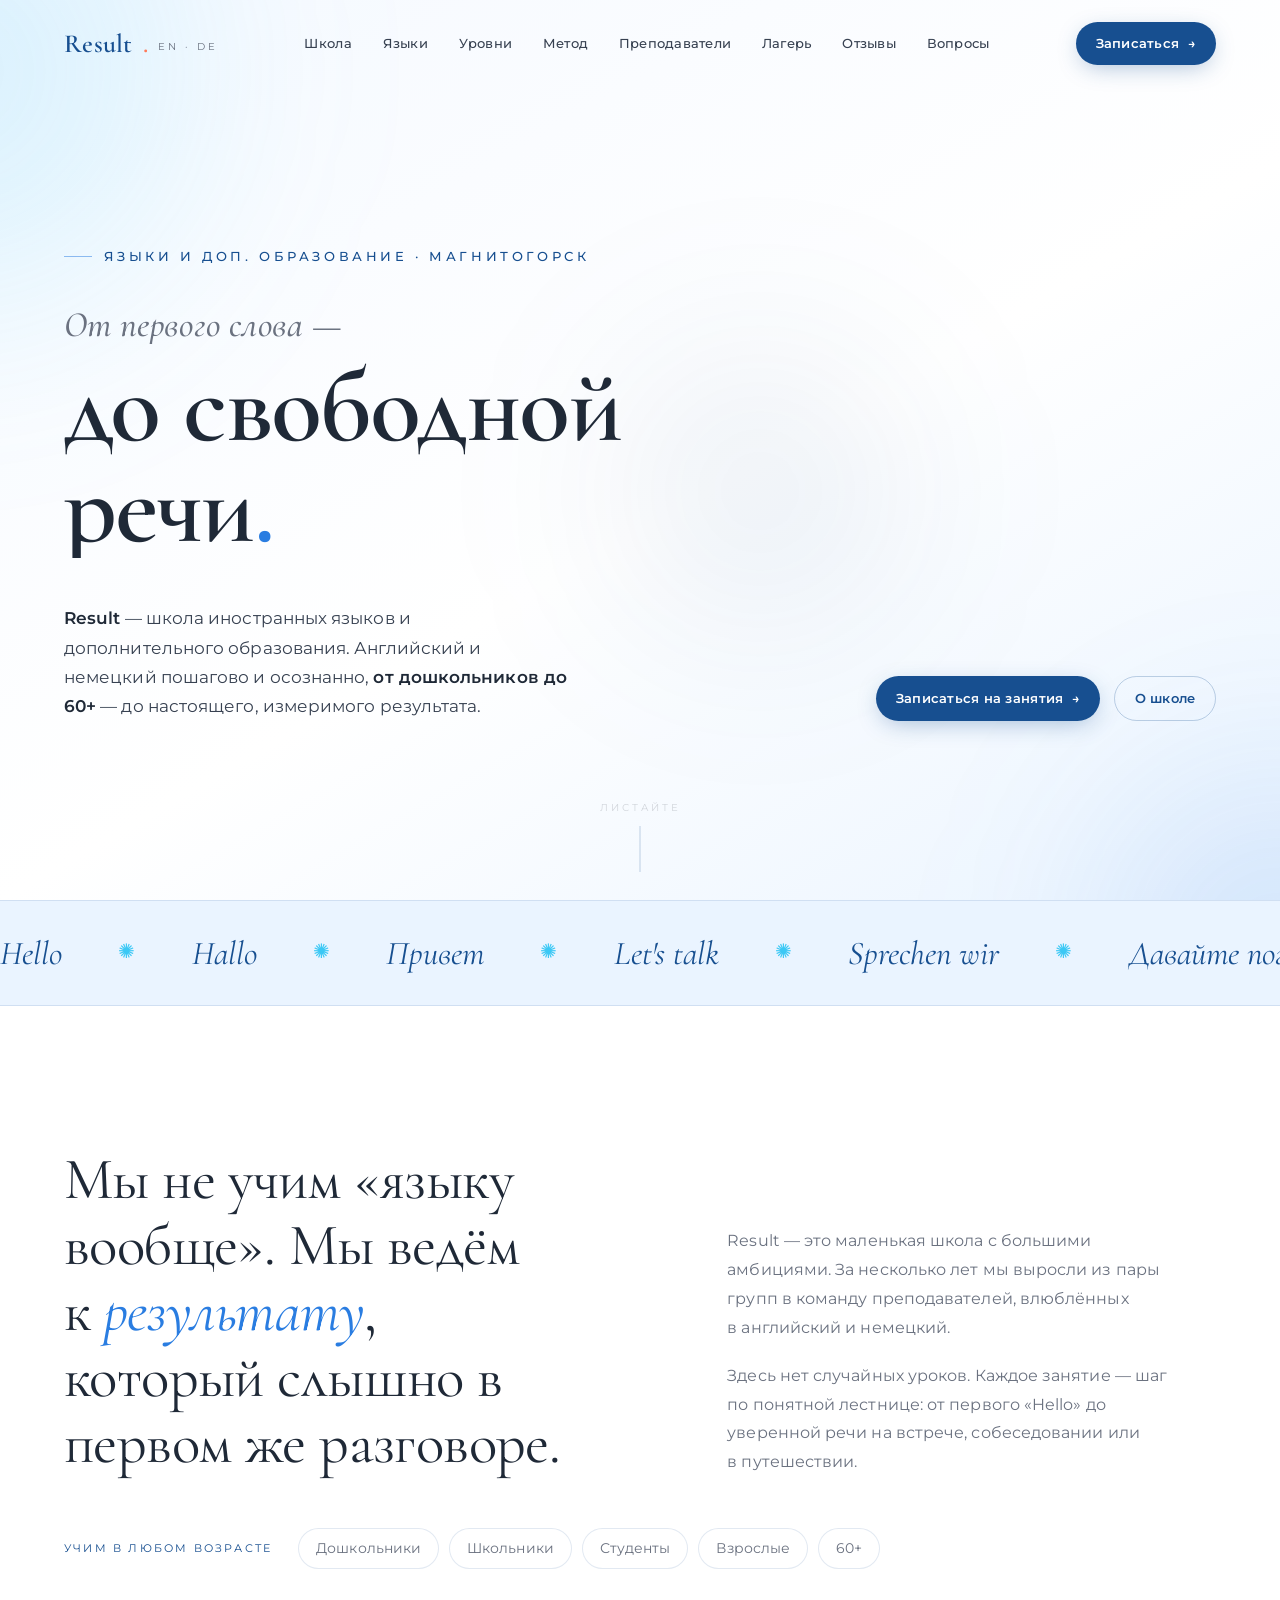
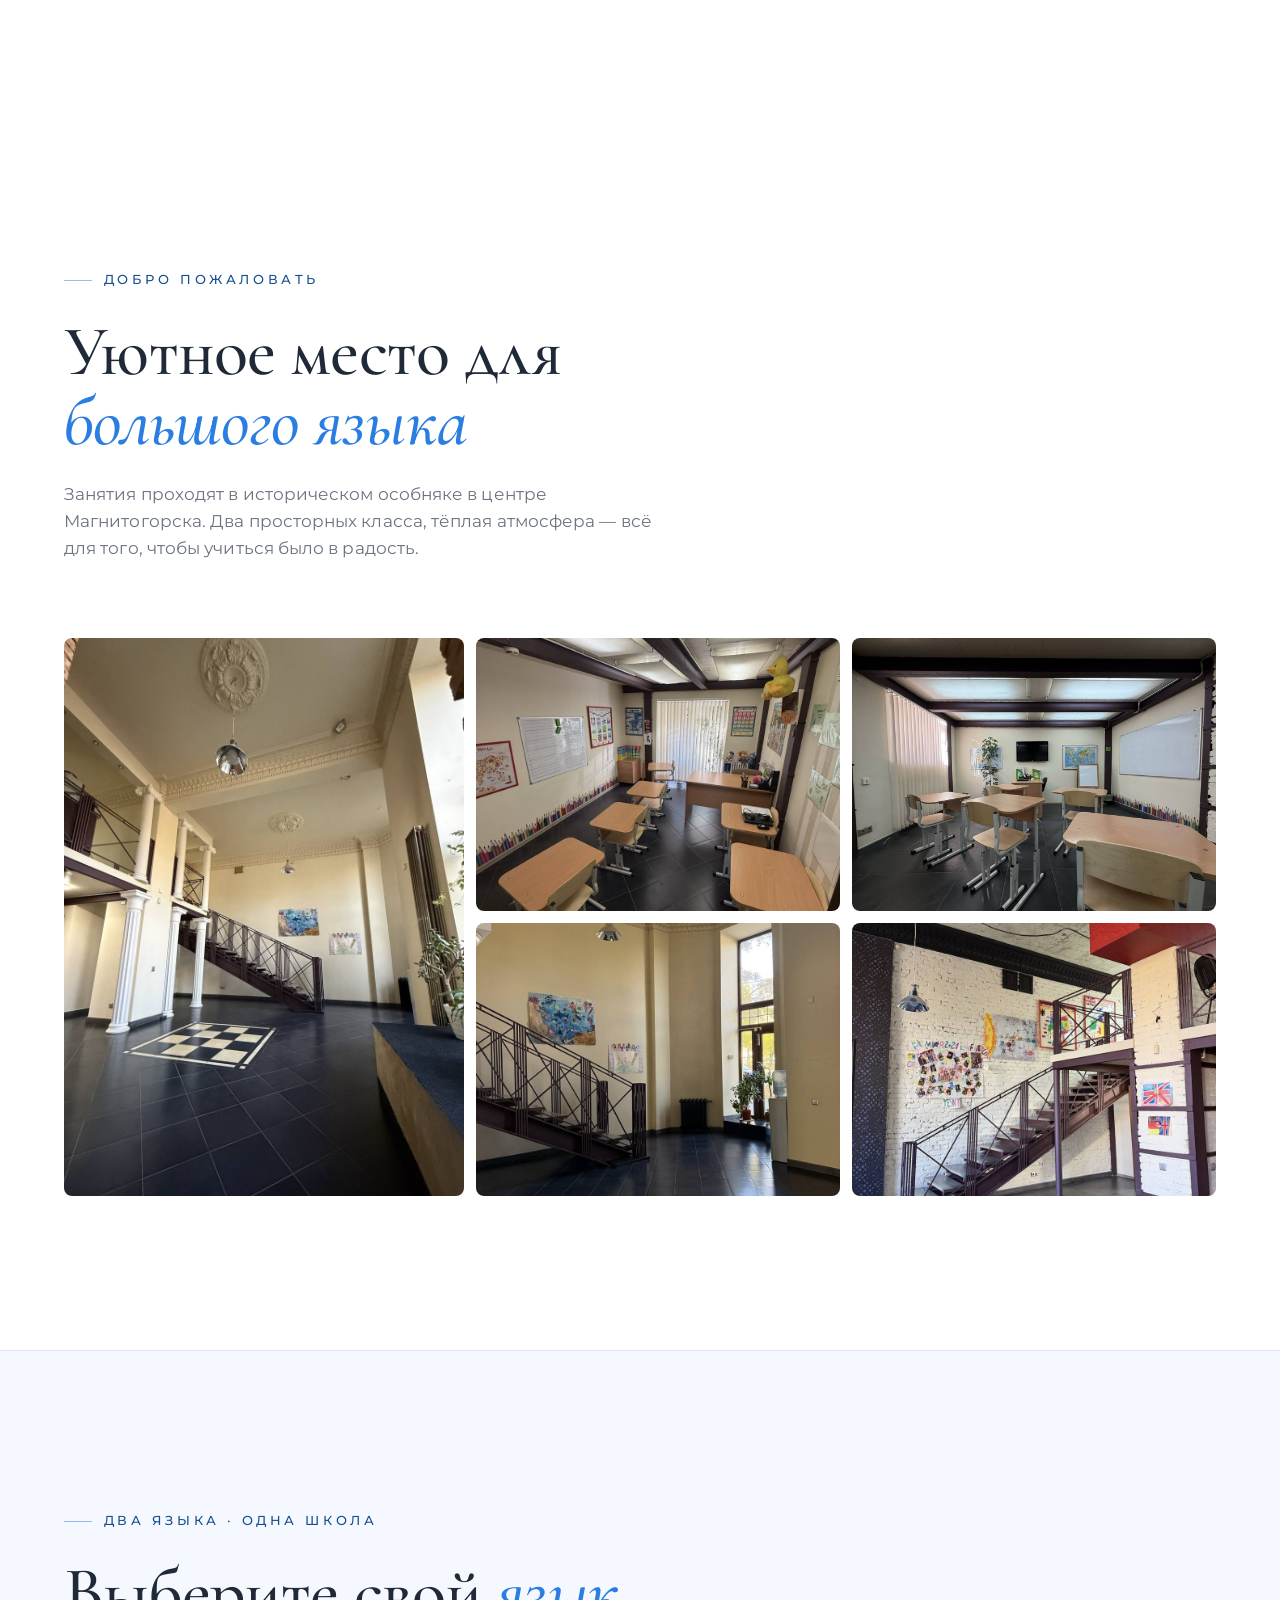
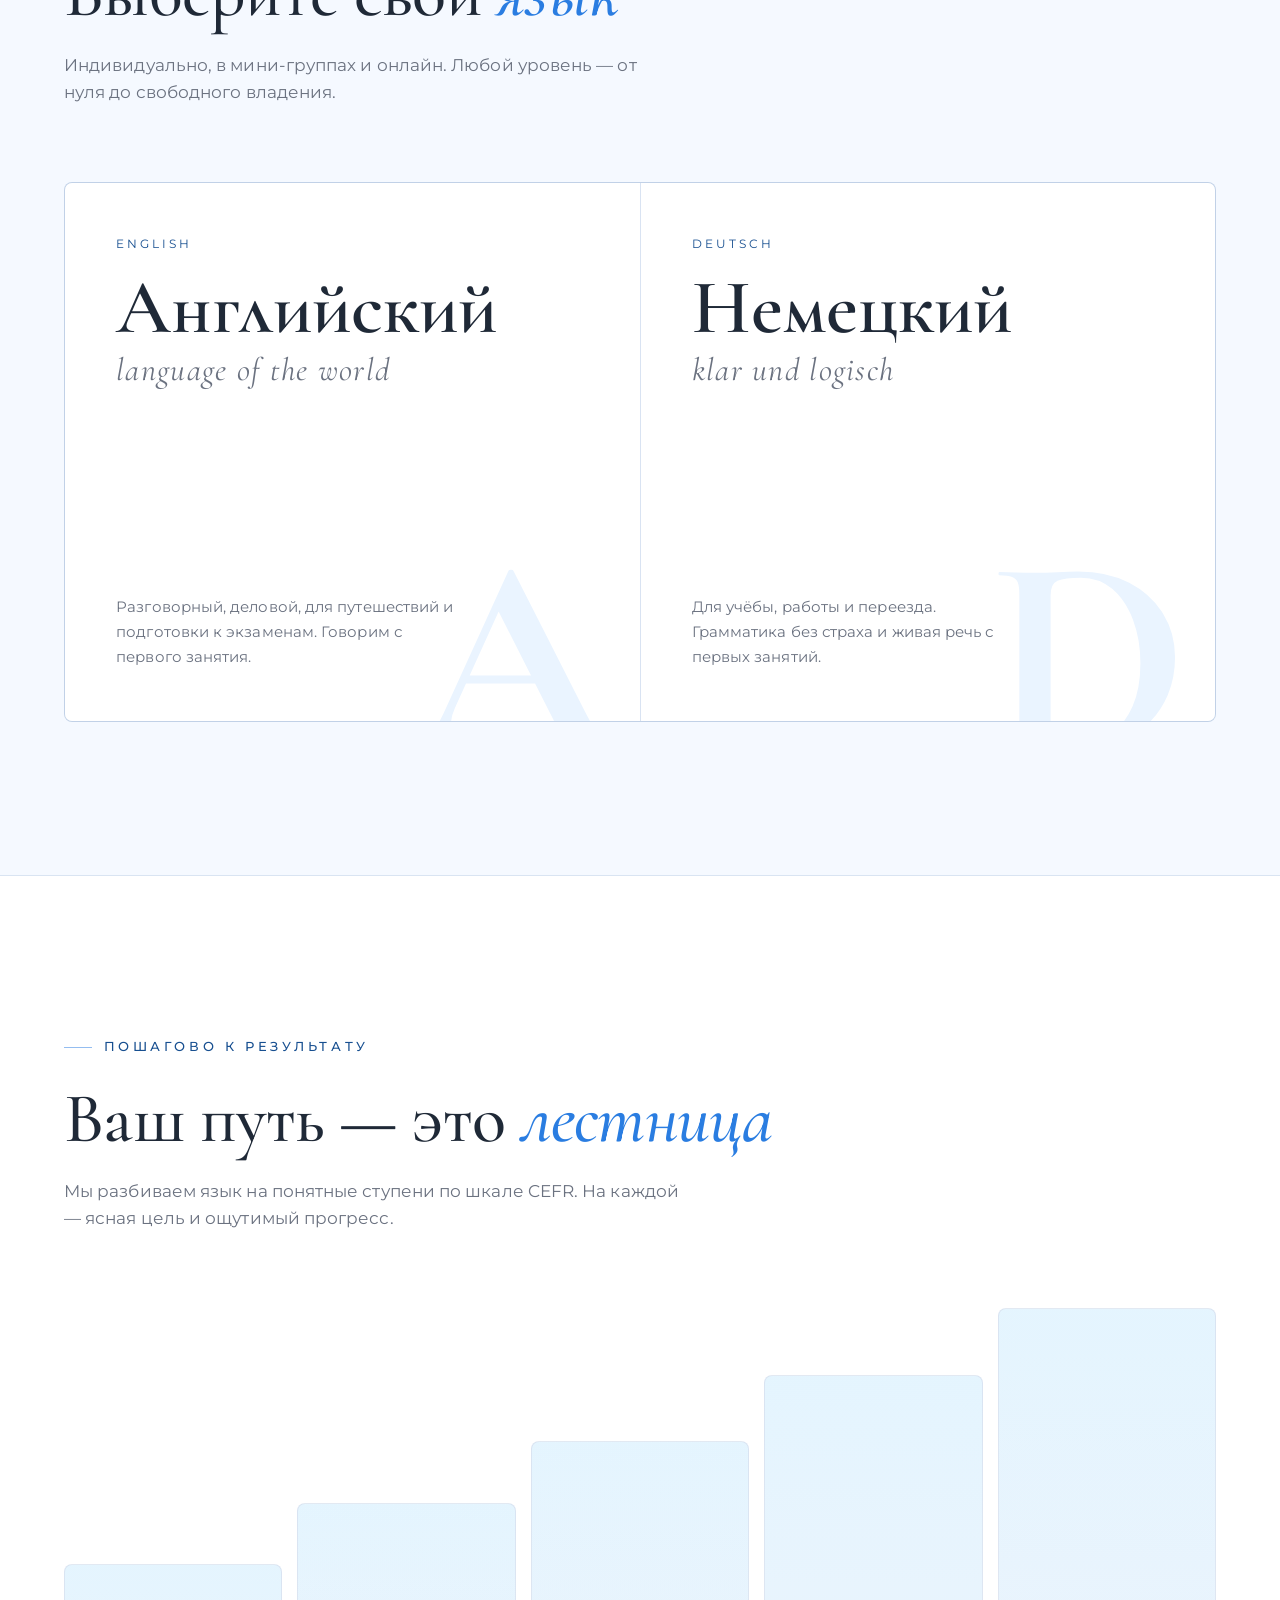
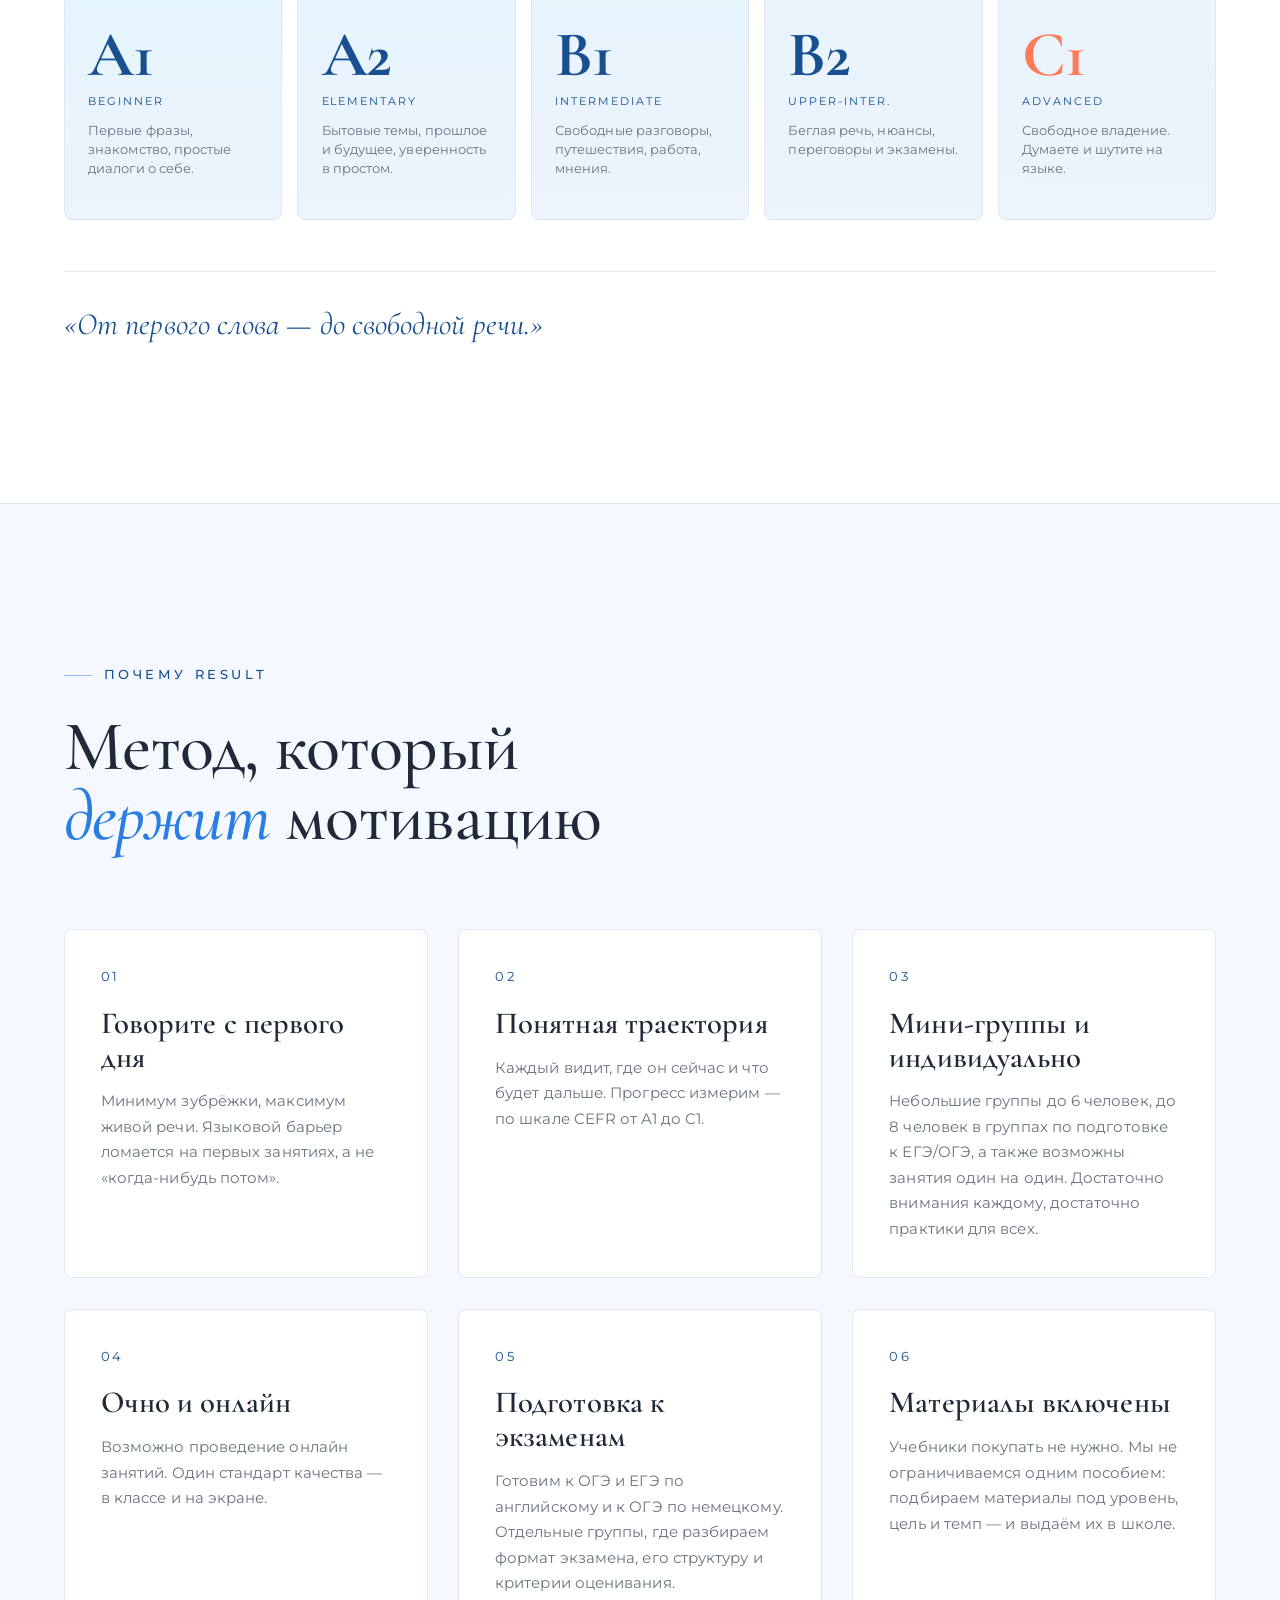
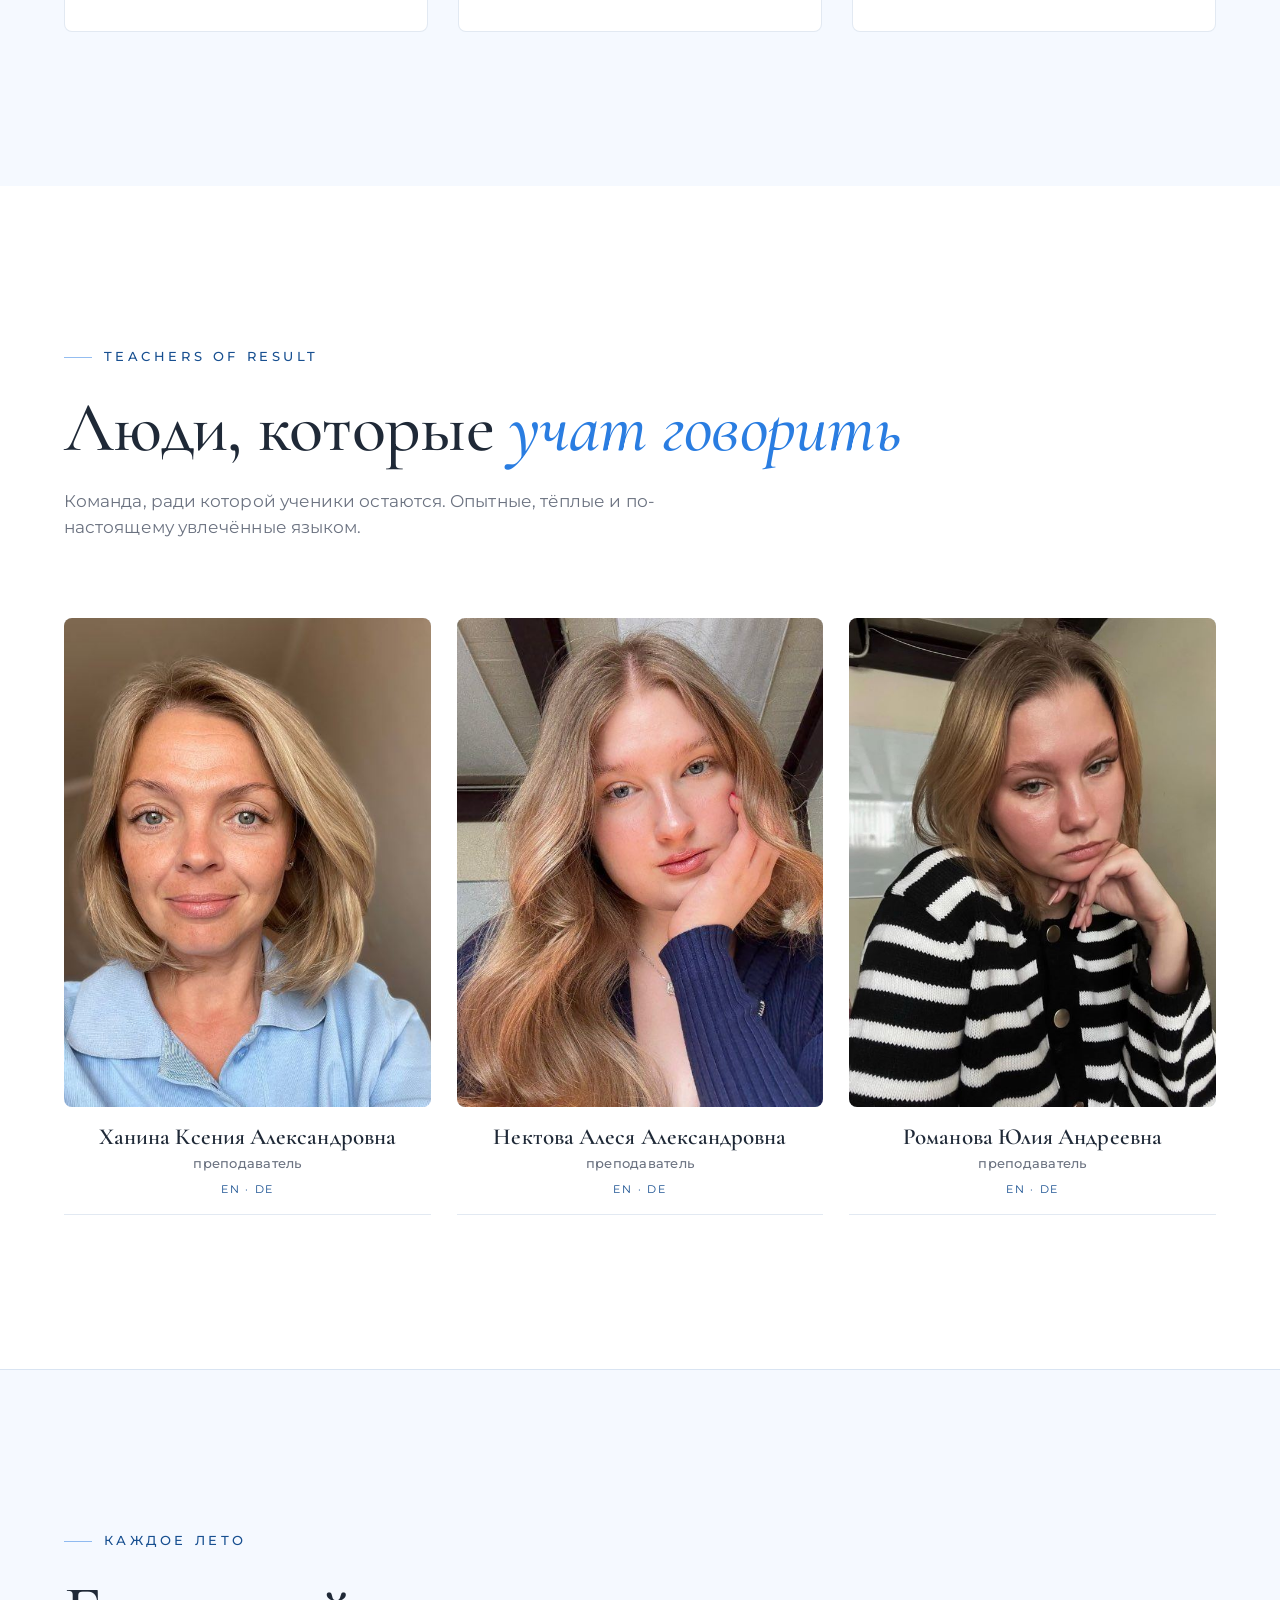
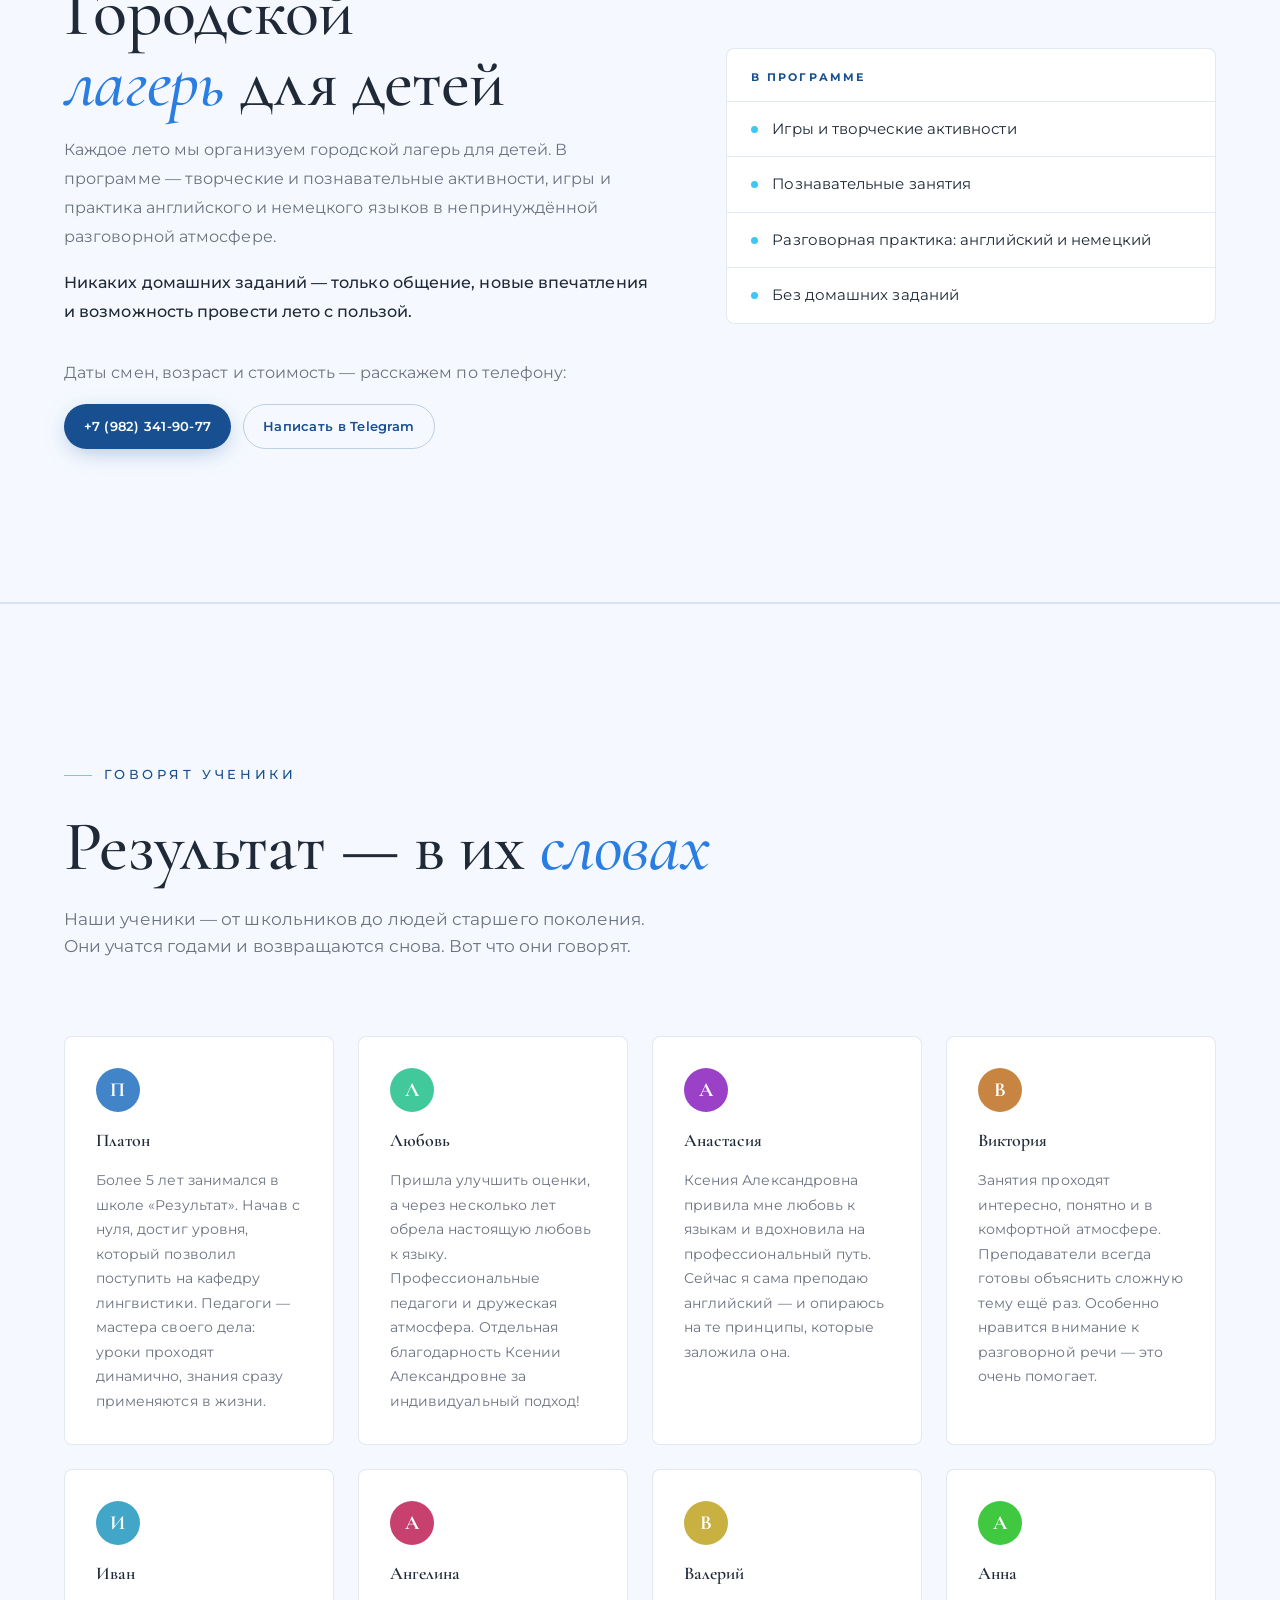
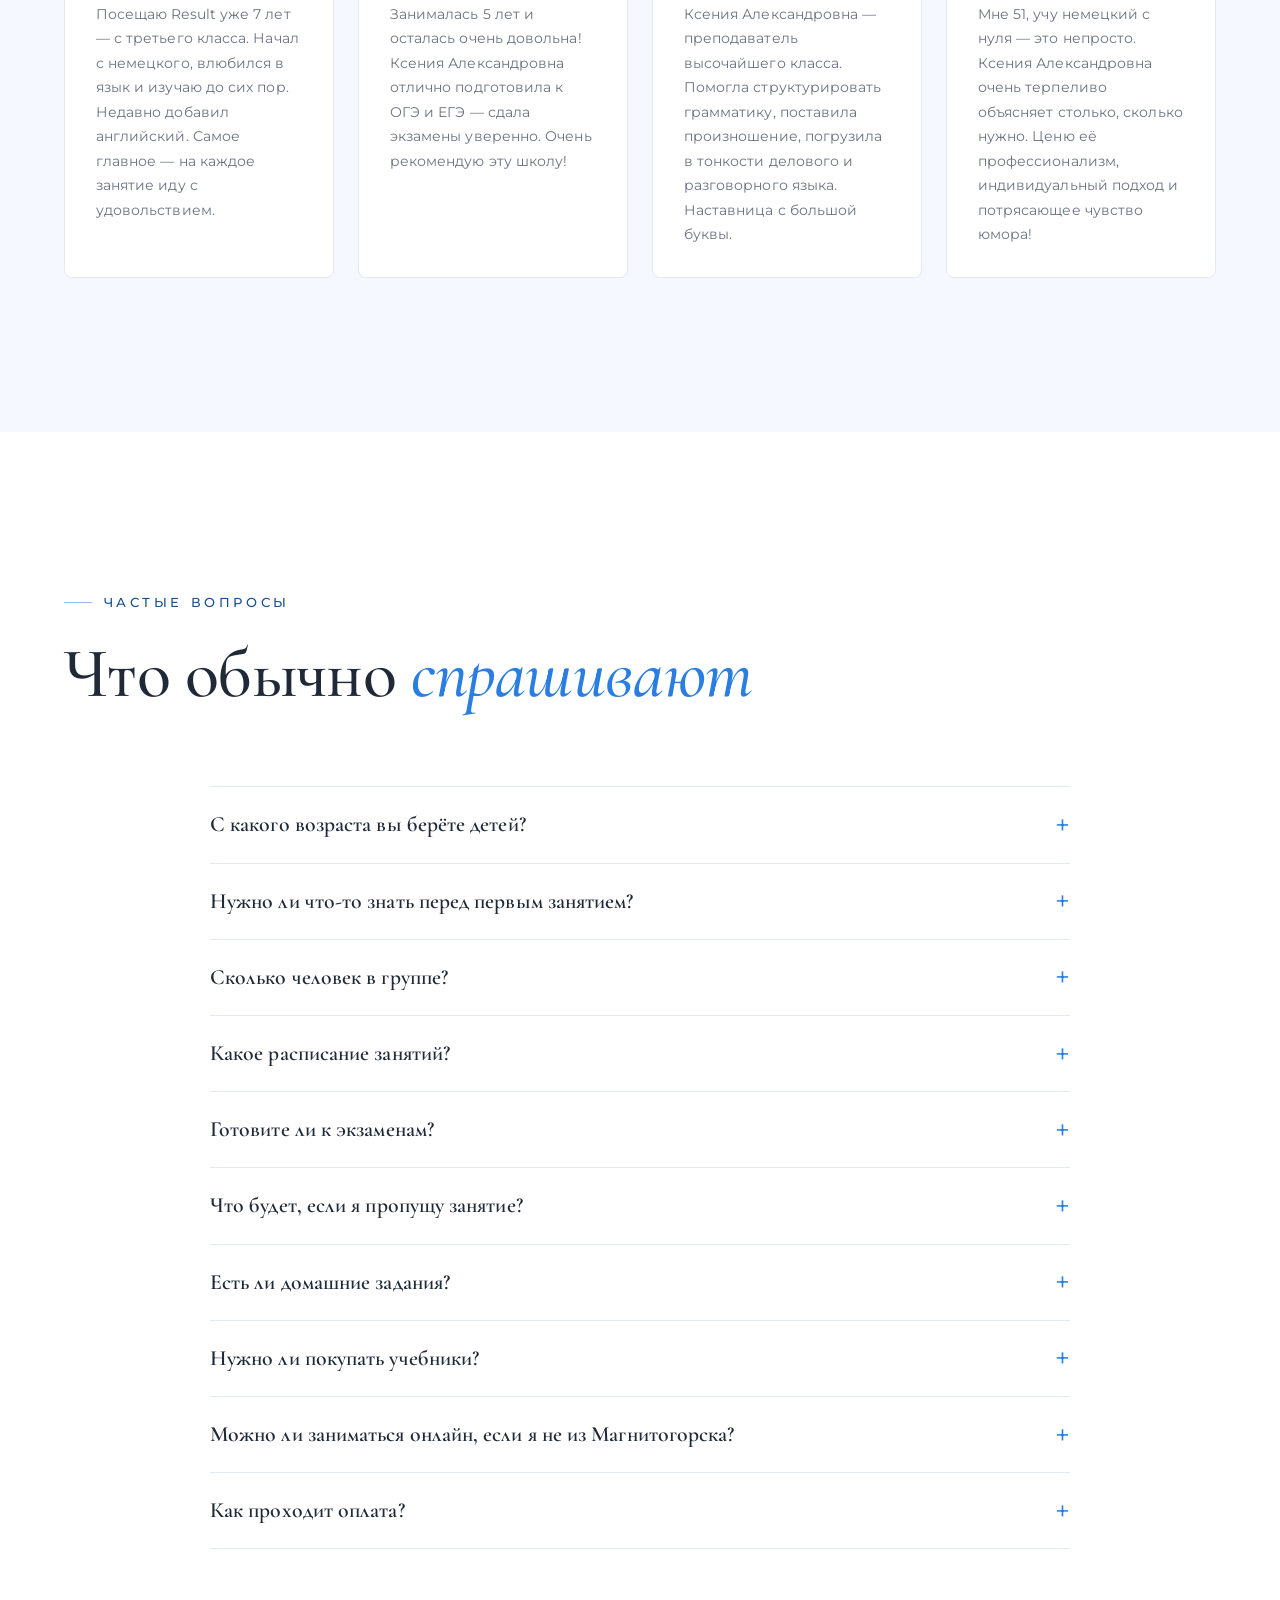
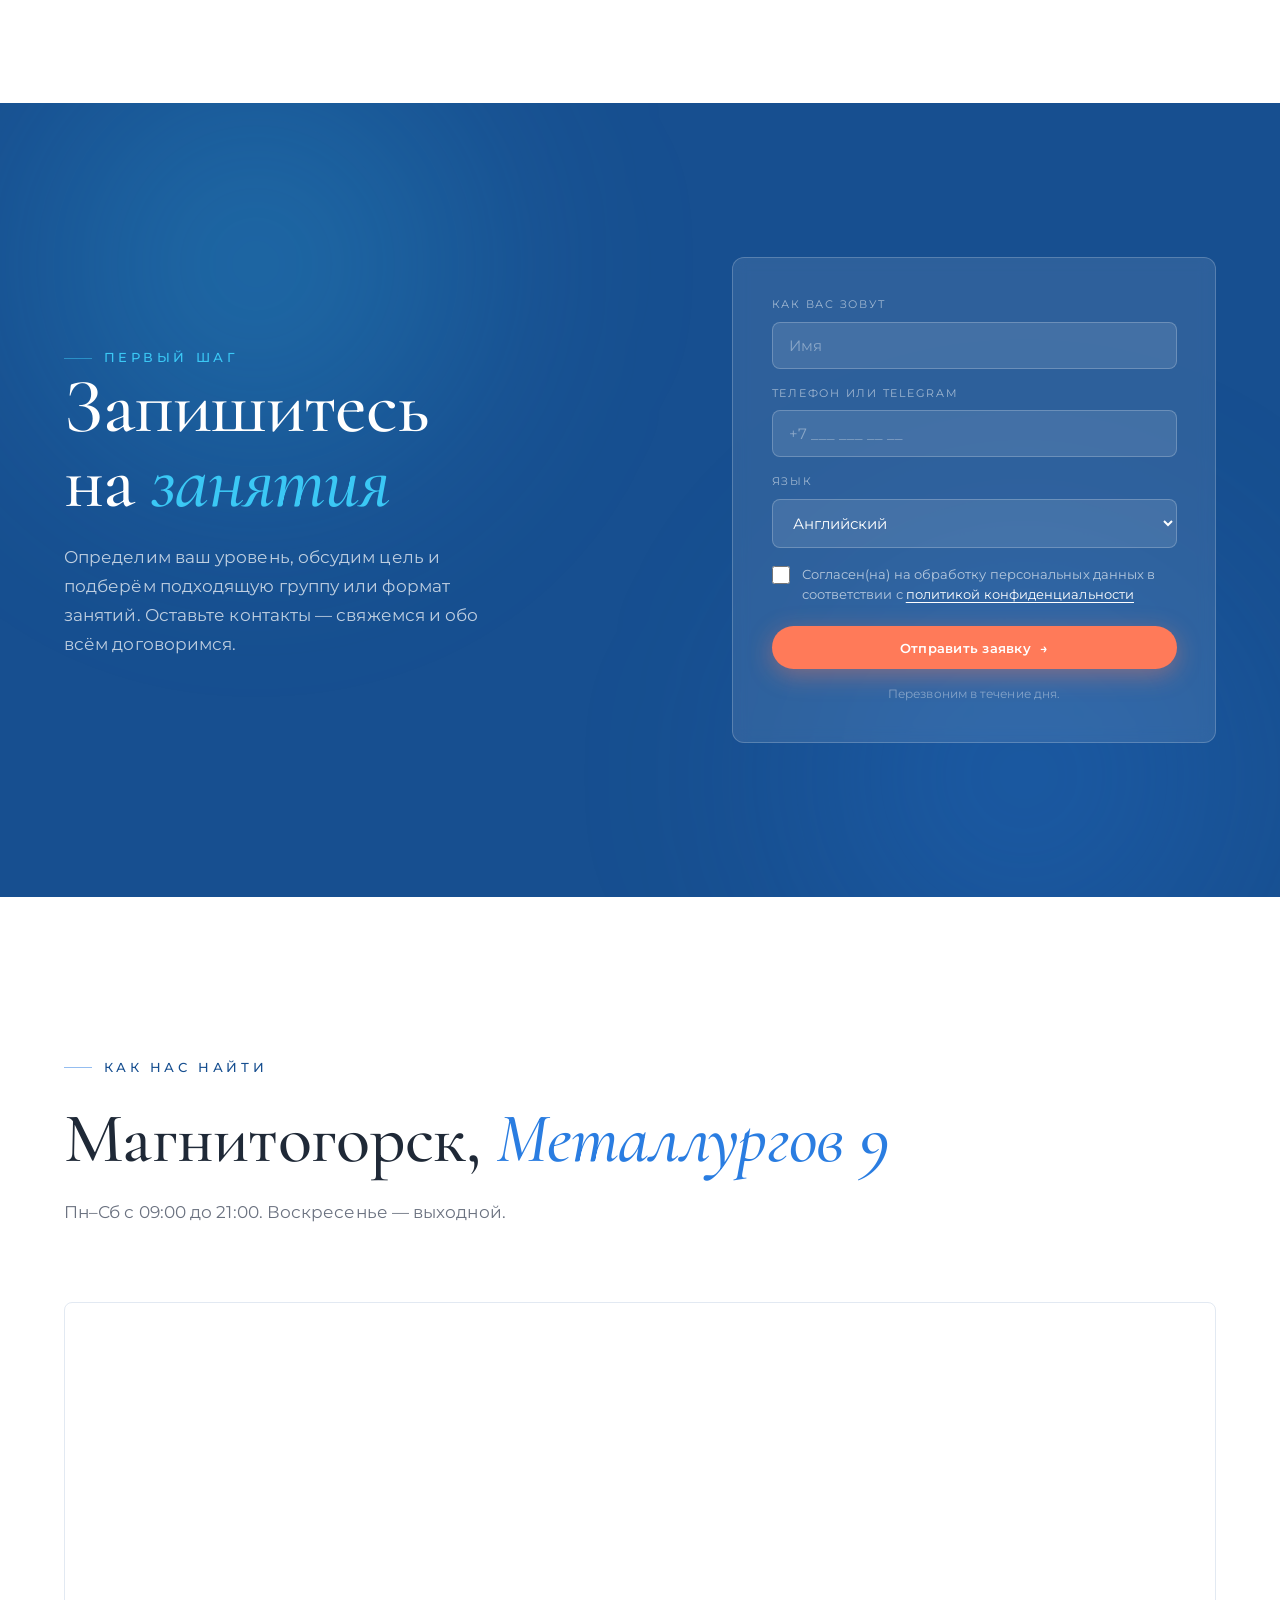
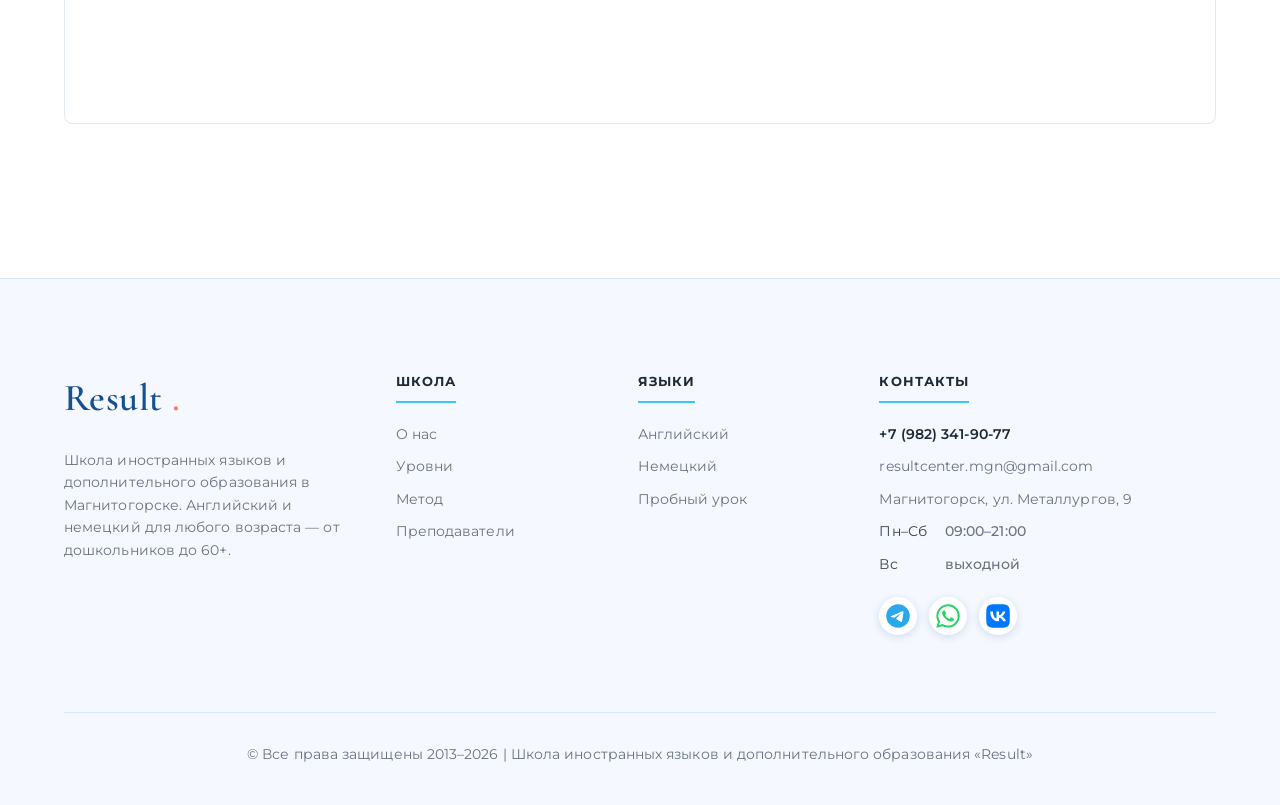
==== commit 2f27112d: "Fix the gallery photos, asset versions and sitemap Rotate the four gallery photos that relied on EXI" ====
--- a/index.html
+++ b/index.html
@@ -188,19 +188,19 @@
     </div>
     <div class="gallery-grid">
       <div class="gallery-main reveal">
-        <img src="img/school-lobby.jpg" alt="Холл школы Result — исторический особняк в центре Магнитогорска" loading="lazy" />
+        <img src="img/school-lobby.jpg" alt="Холл школы Result — исторический особняк в центре Магнитогорска" loading="lazy" decoding="async" width="900" height="1200" />
       </div>
       <div class="gallery-item reveal reveal-d1">
-        <img src="img/school-class-1.jpg" alt="Учебный класс школы Result" loading="lazy" />
+        <img src="img/school-class-1.jpg" alt="Учебный класс школы Result" loading="lazy" decoding="async" width="900" height="1200" />
       </div>
       <div class="gallery-item reveal reveal-d2">
-        <img src="img/school-class-2.jpg" alt="Учебный класс школы Result" loading="lazy" />
+        <img src="img/school-class-2.jpg" alt="Учебный класс школы Result" loading="lazy" decoding="async" width="1200" height="900" />
       </div>
       <div class="gallery-item reveal reveal-d1">
-        <img src="img/school-lobby-2.jpg" alt="Вестибюль школы Result" loading="lazy" />
+        <img src="img/school-lobby-2.jpg" alt="Вестибюль школы Result" loading="lazy" decoding="async" width="900" height="1200" />
       </div>
       <div class="gallery-item reveal reveal-d2">
-        <img src="img/school-loft.jpg" alt="Атмосфера школы Result" loading="lazy" />
+        <img src="img/school-loft.jpg" alt="Атмосфера школы Result" loading="lazy" decoding="async" width="900" height="1200" />
       </div>
     </div>
   </div>
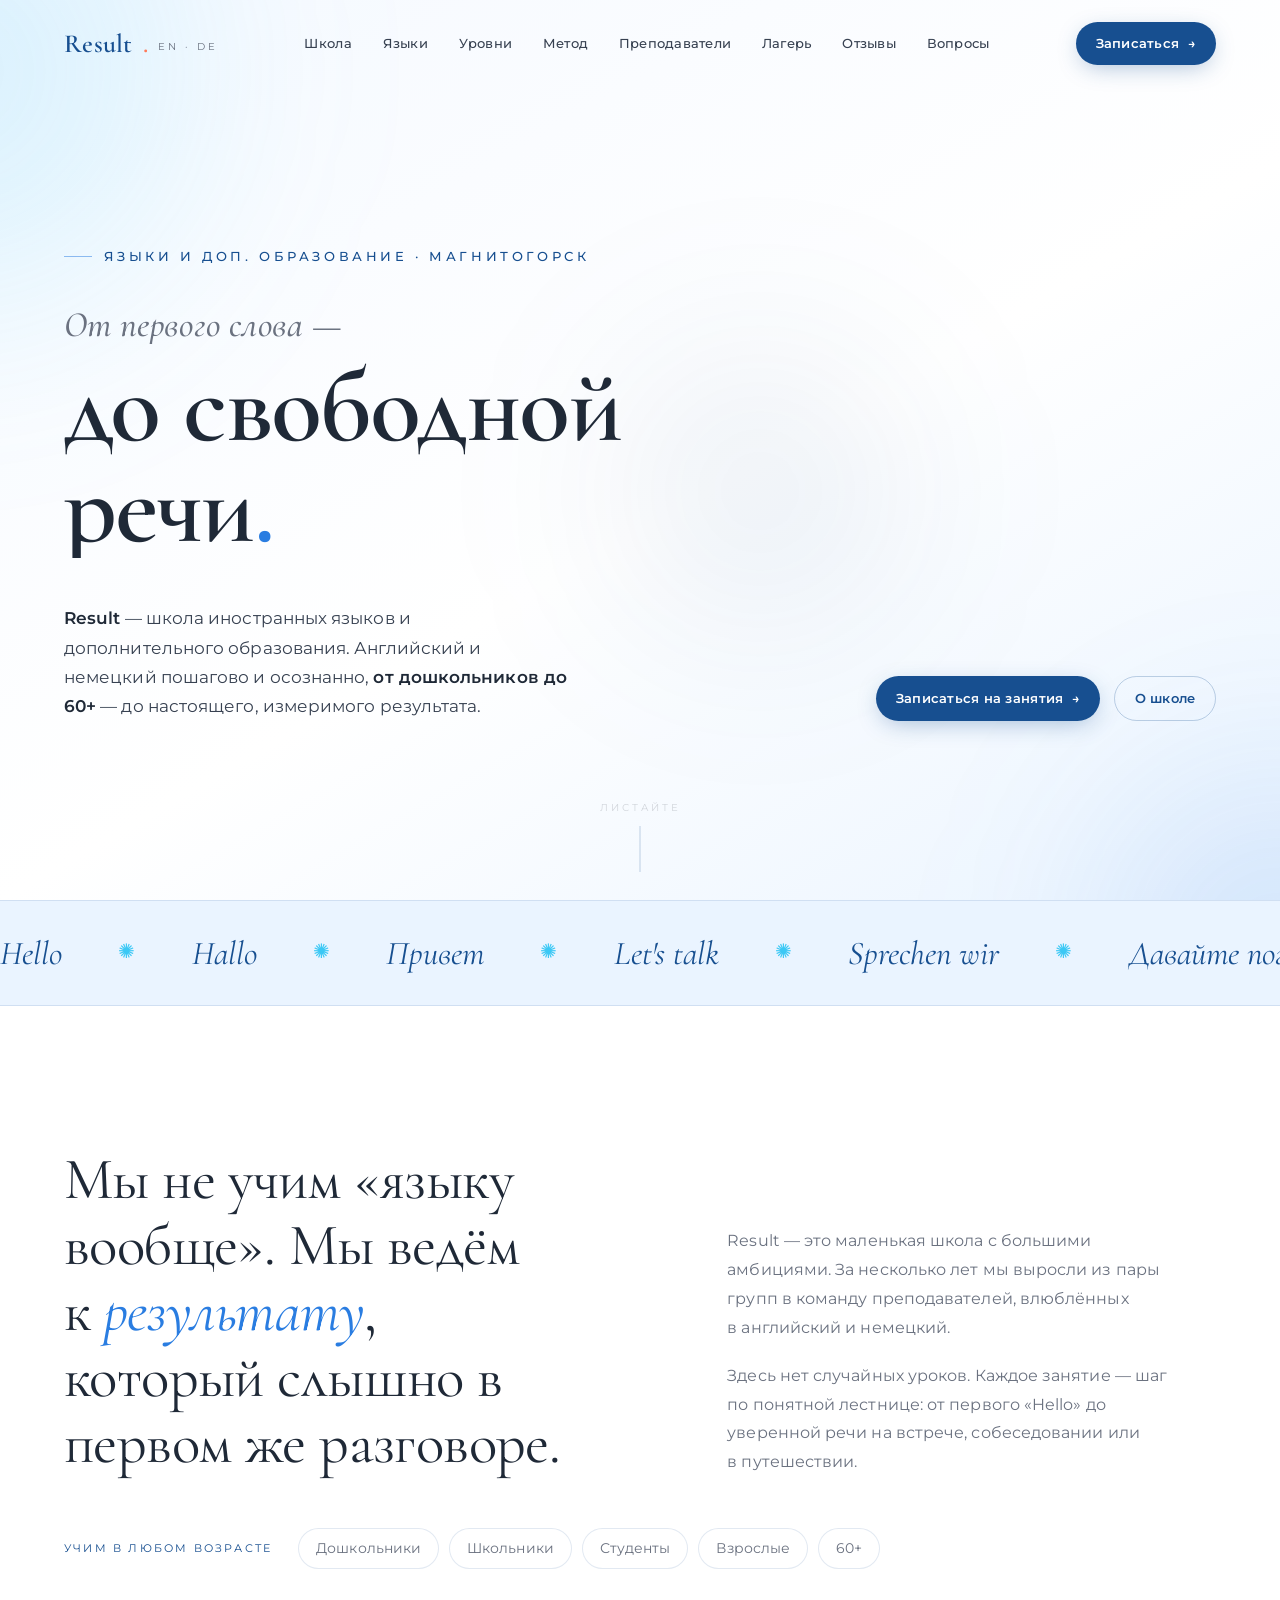
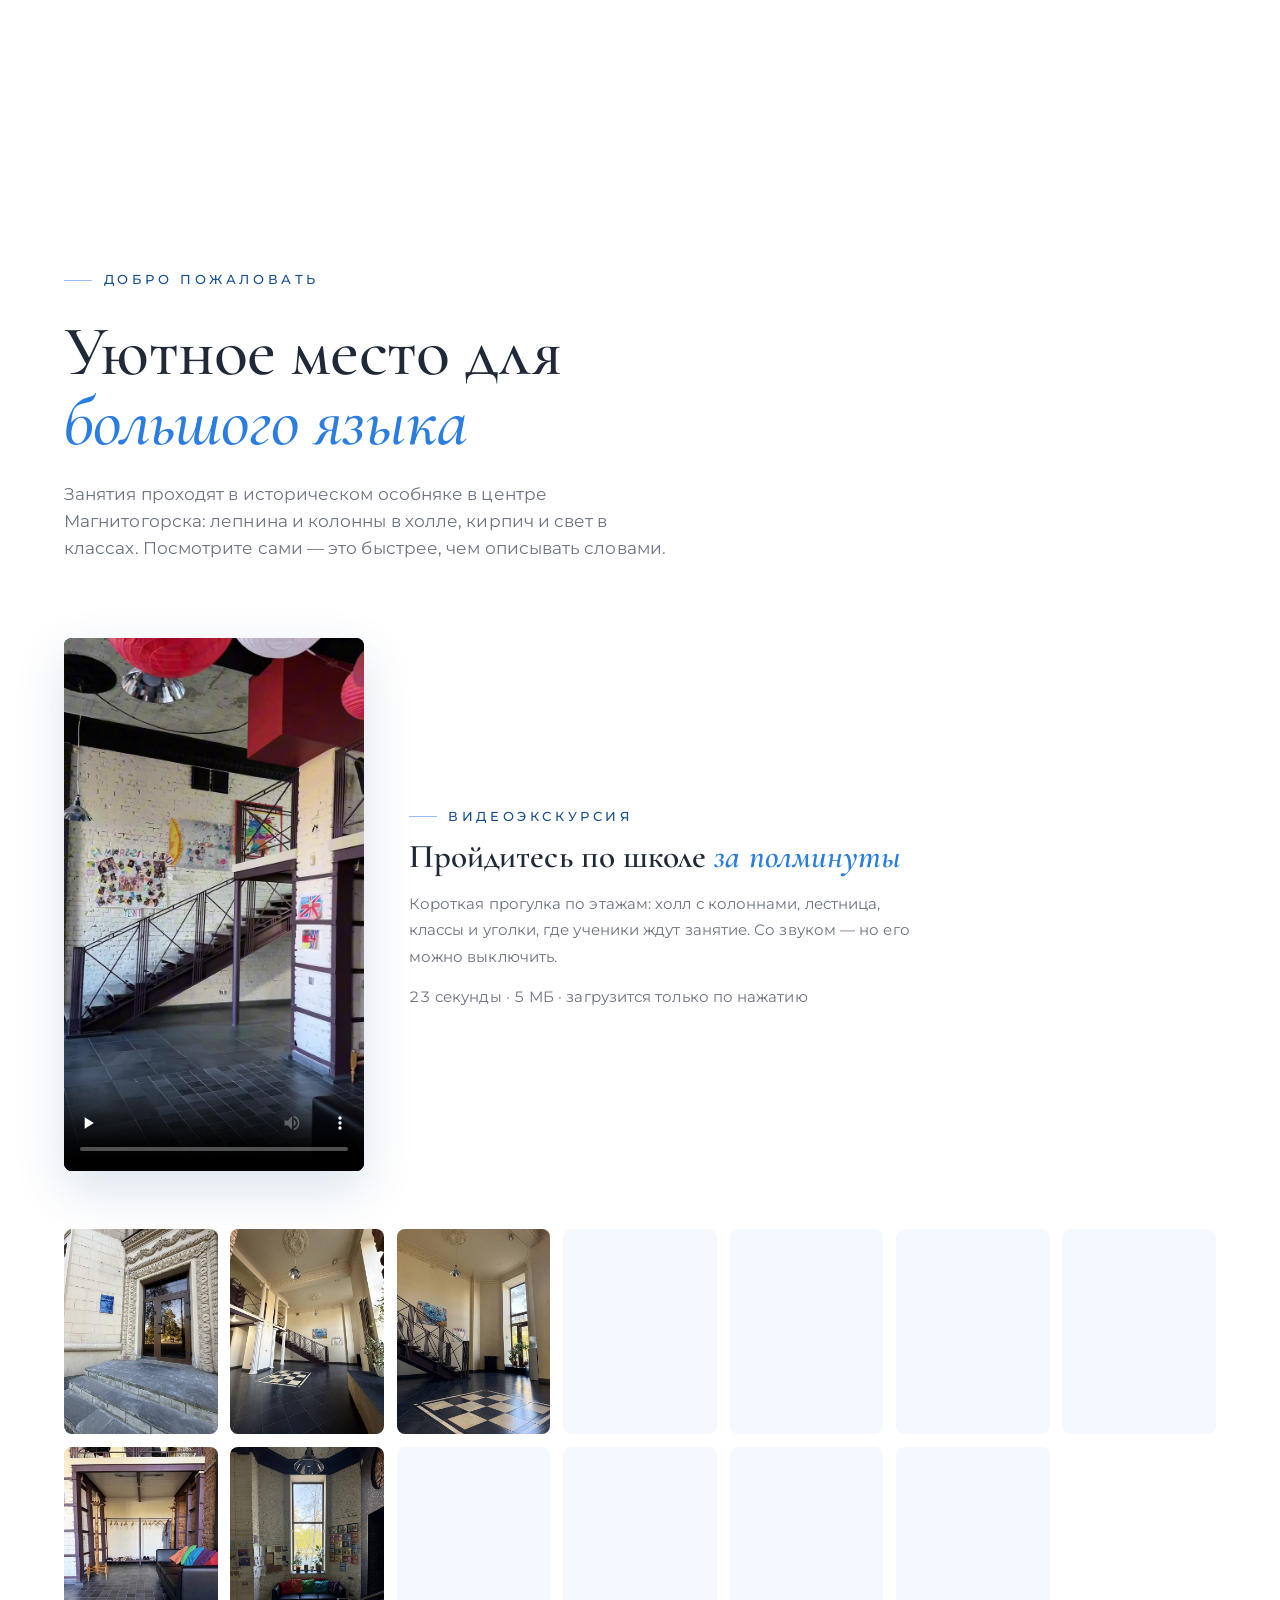
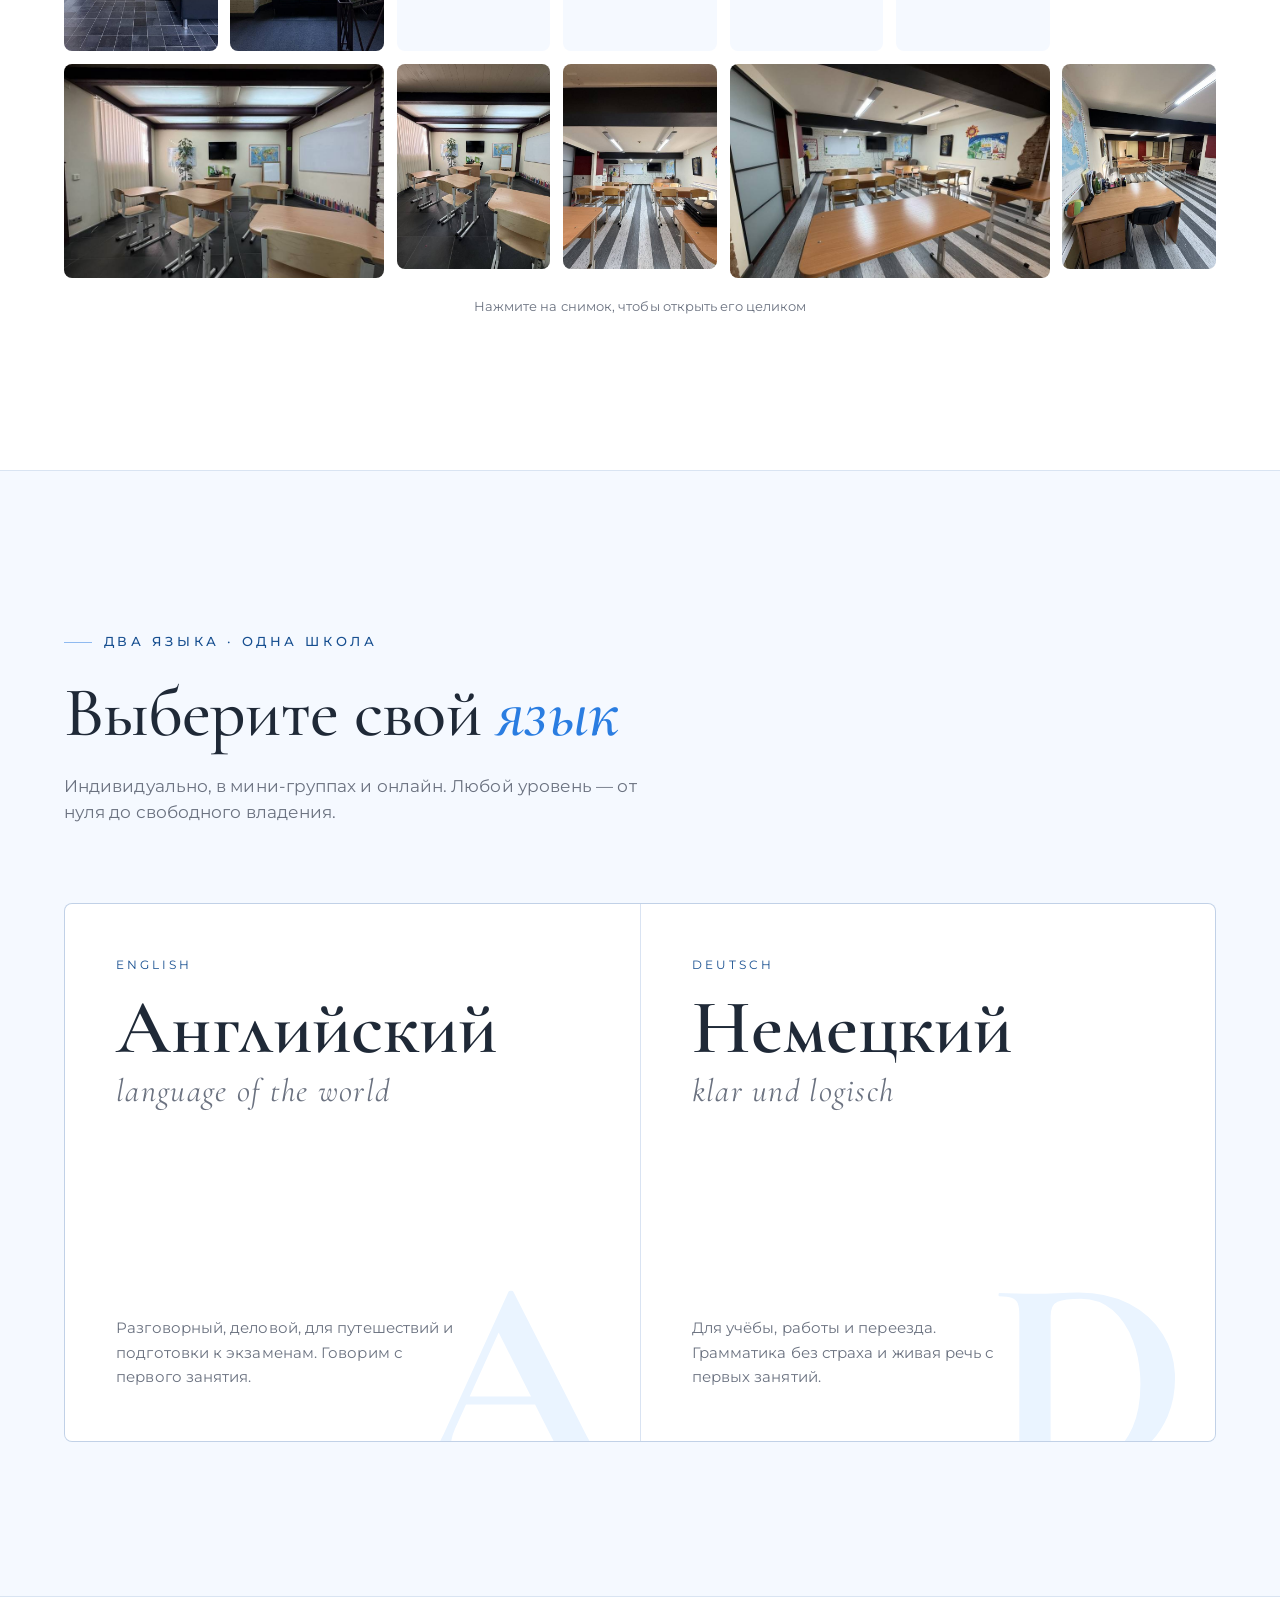
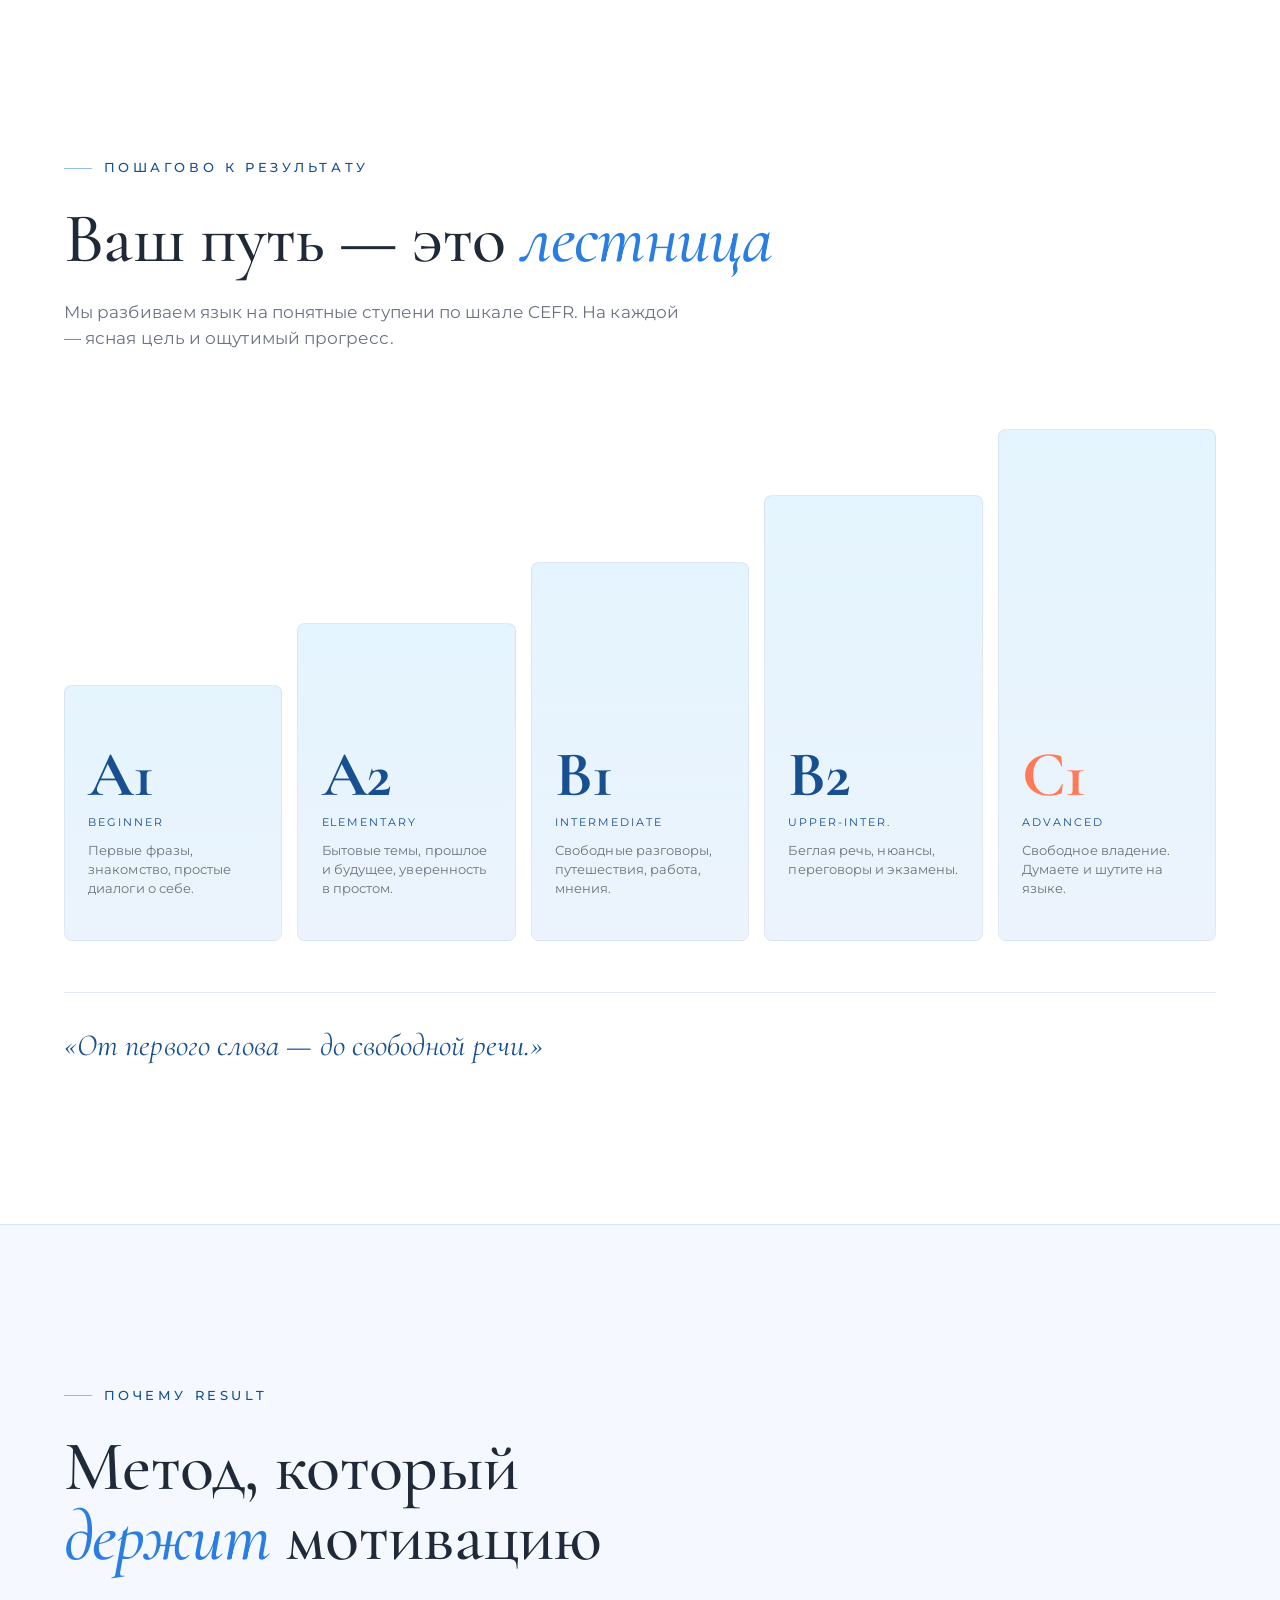
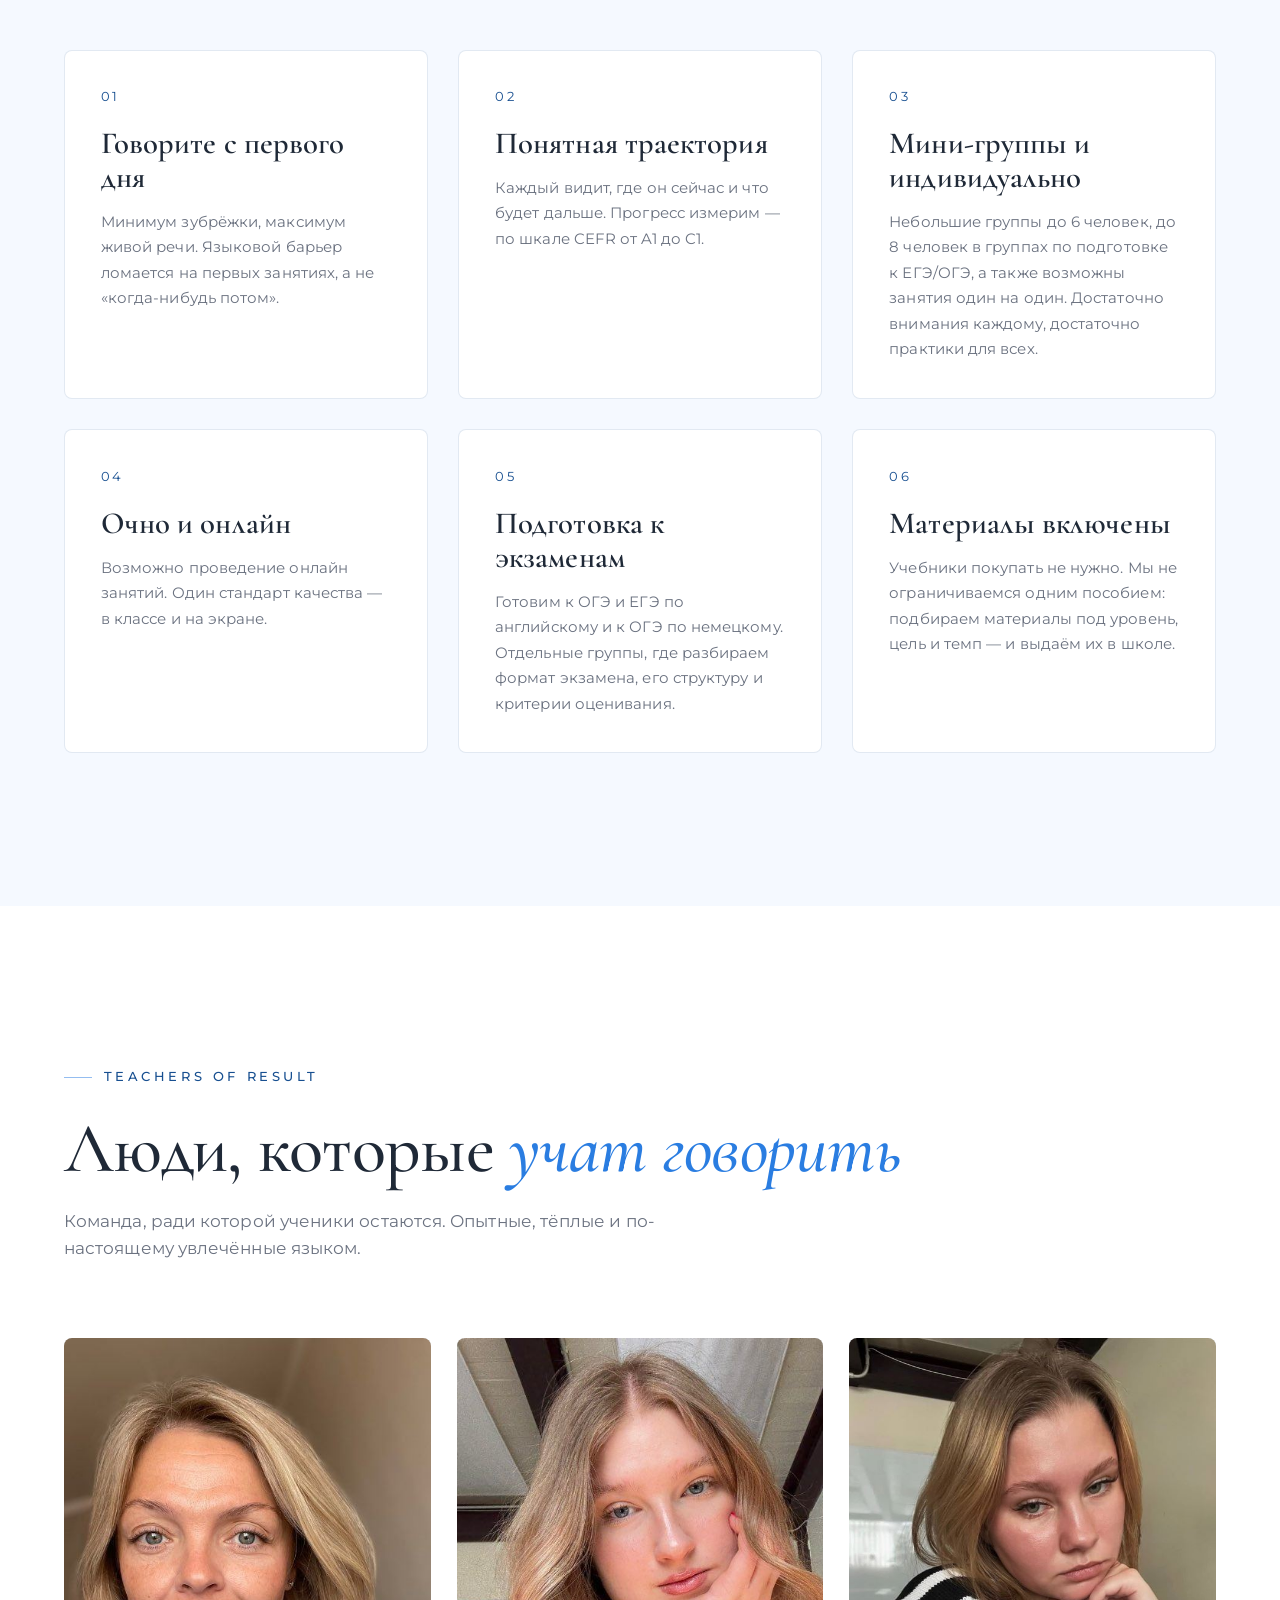
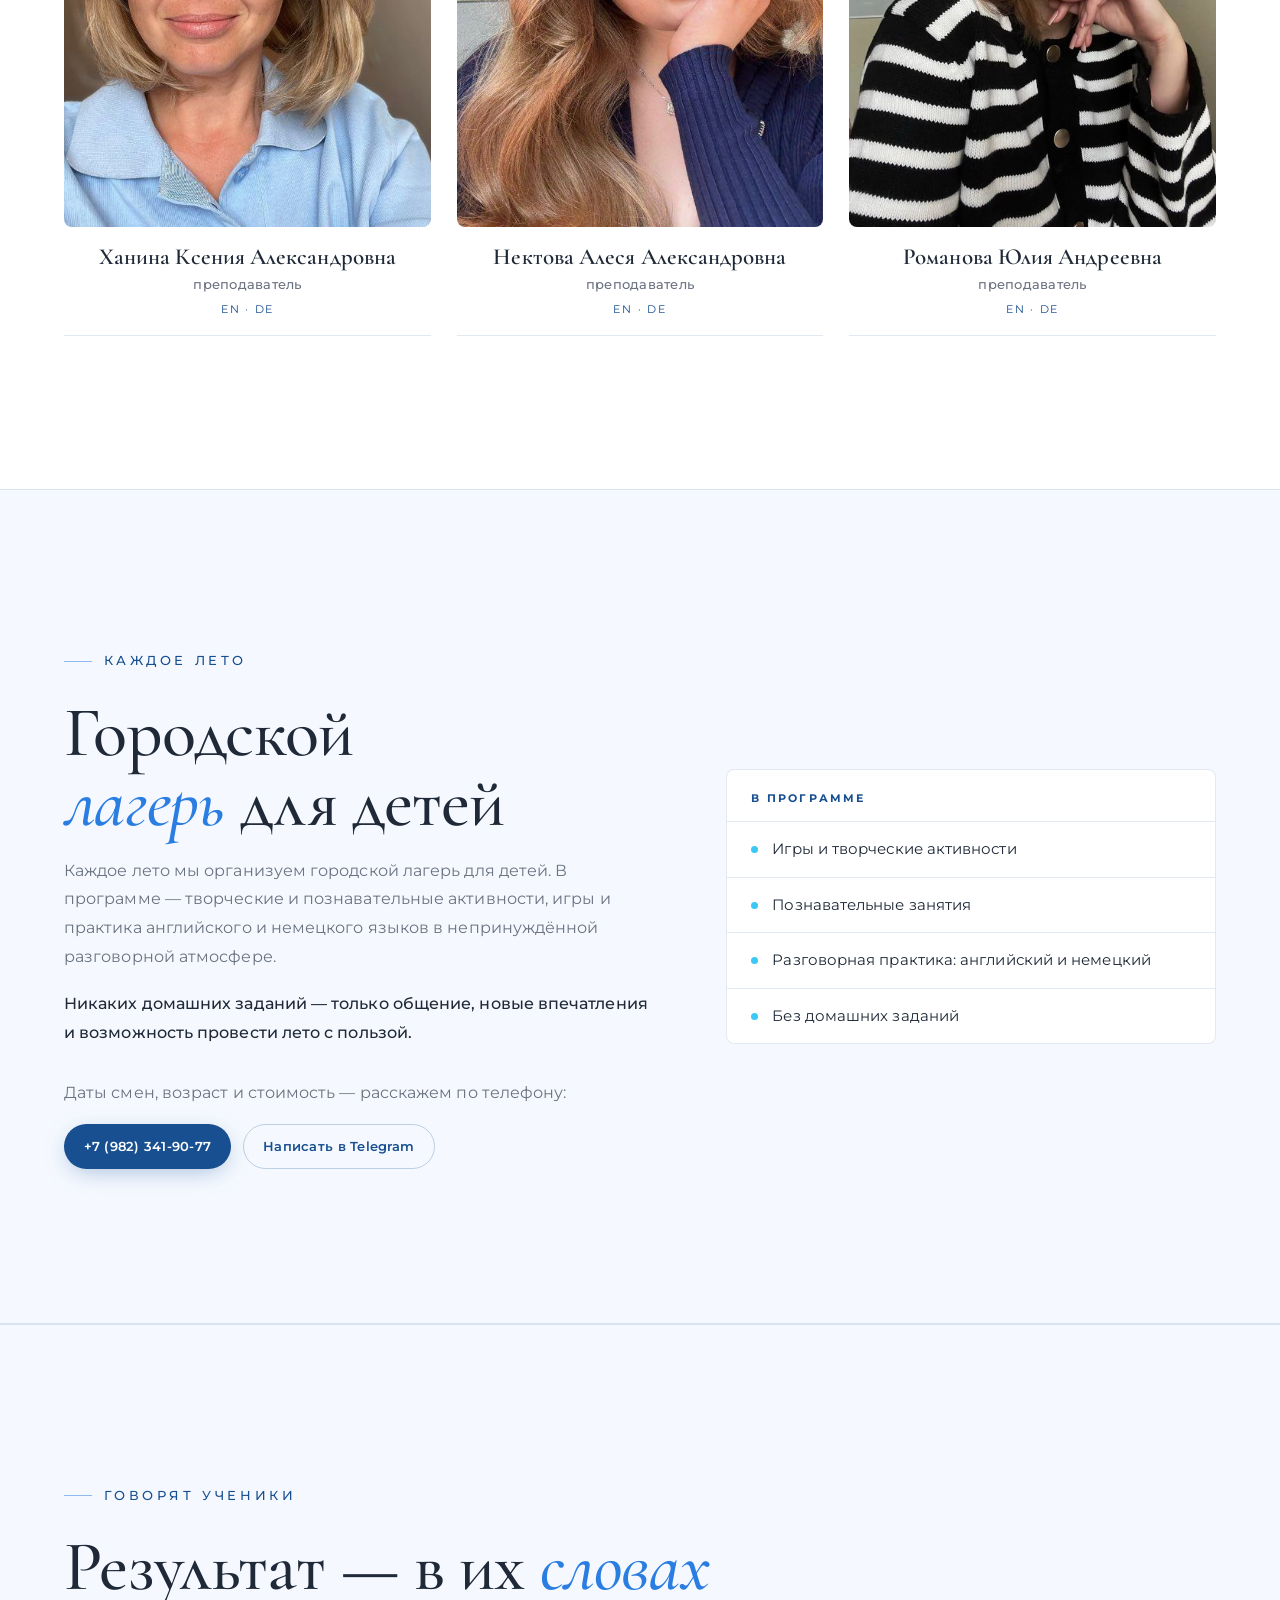
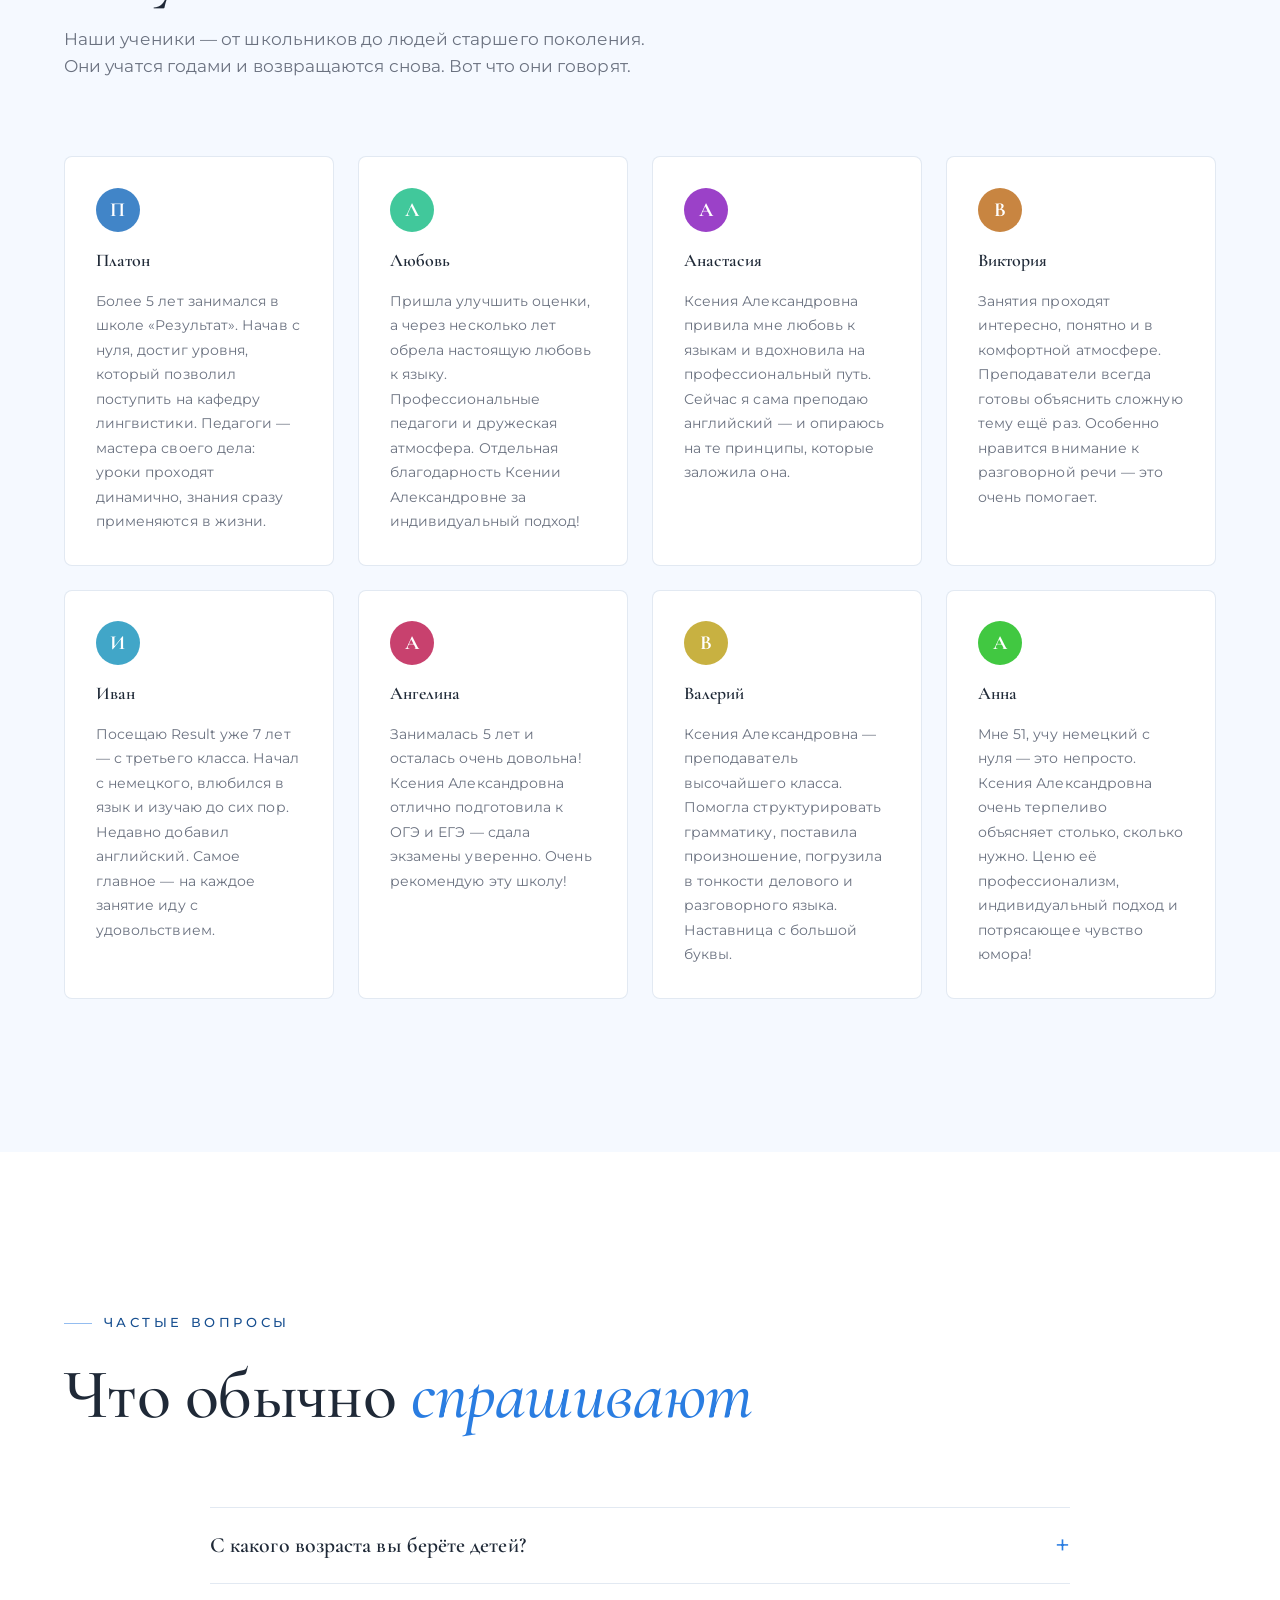
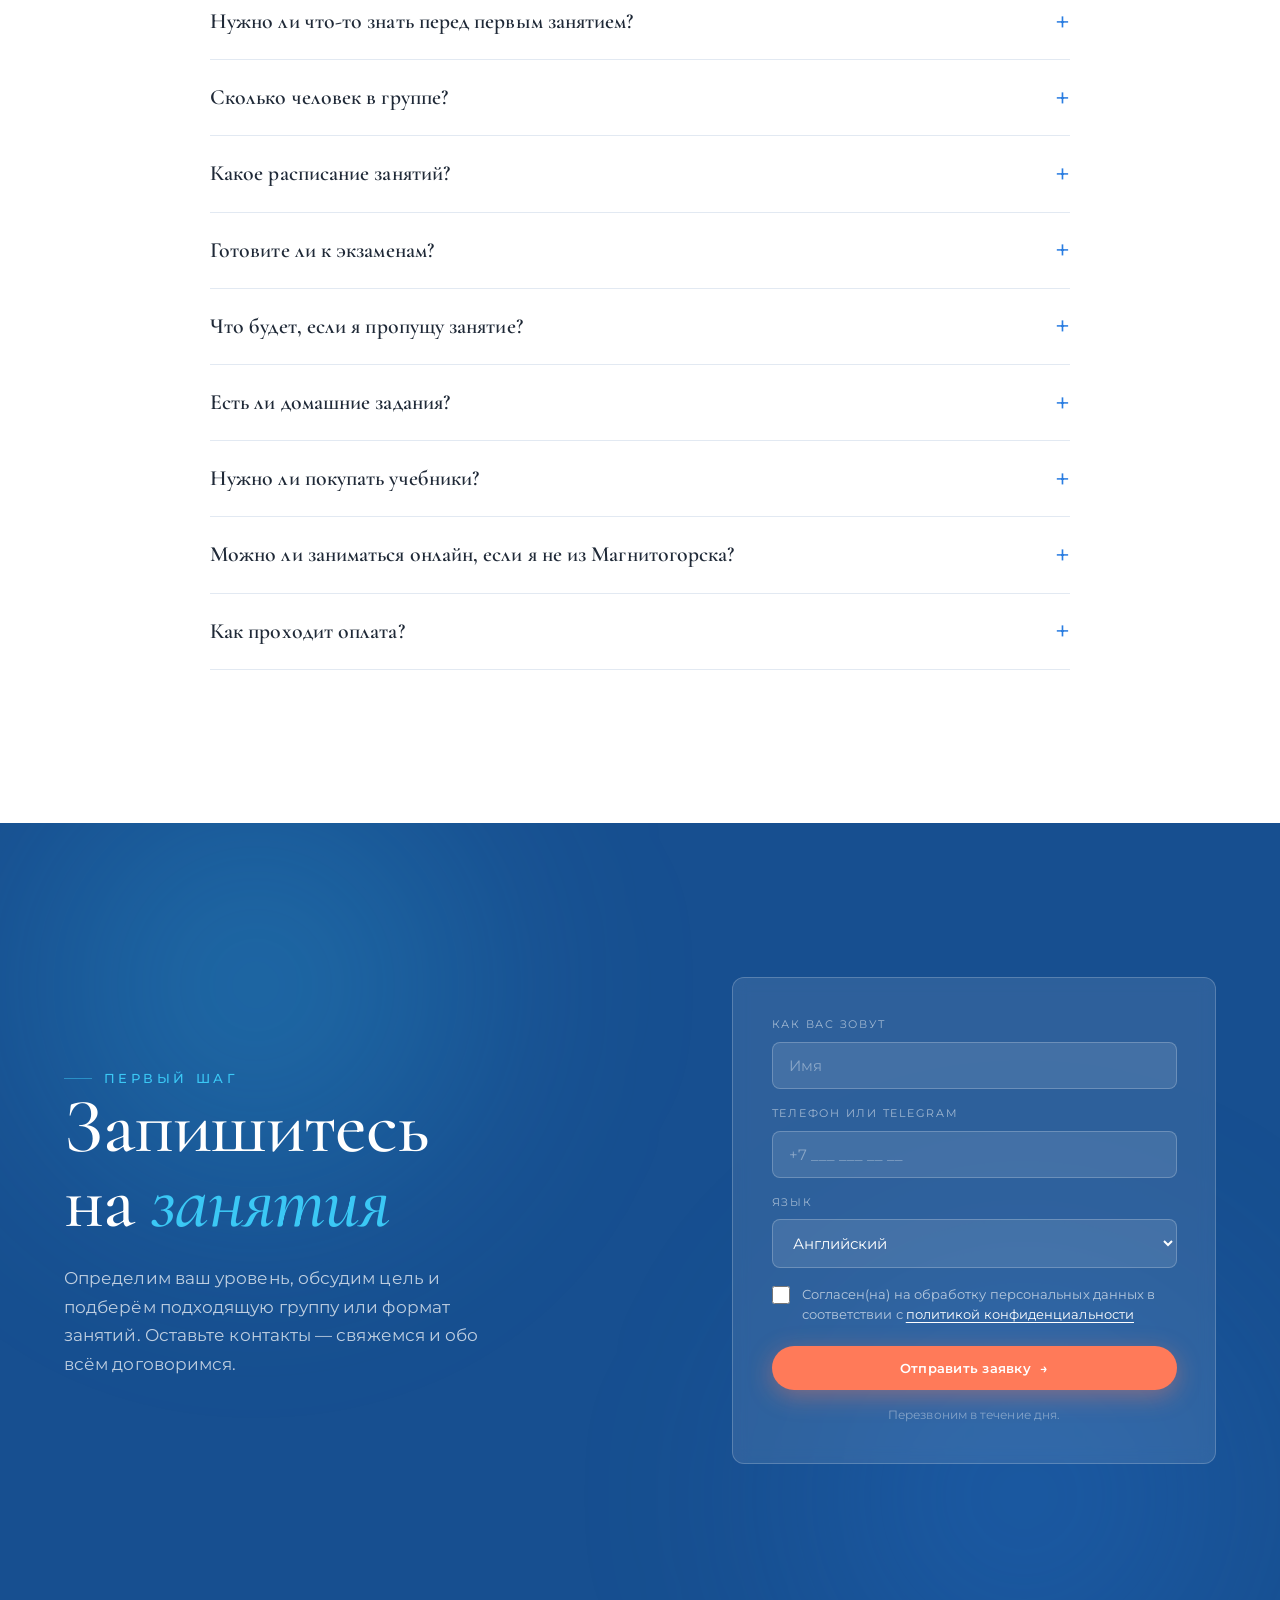
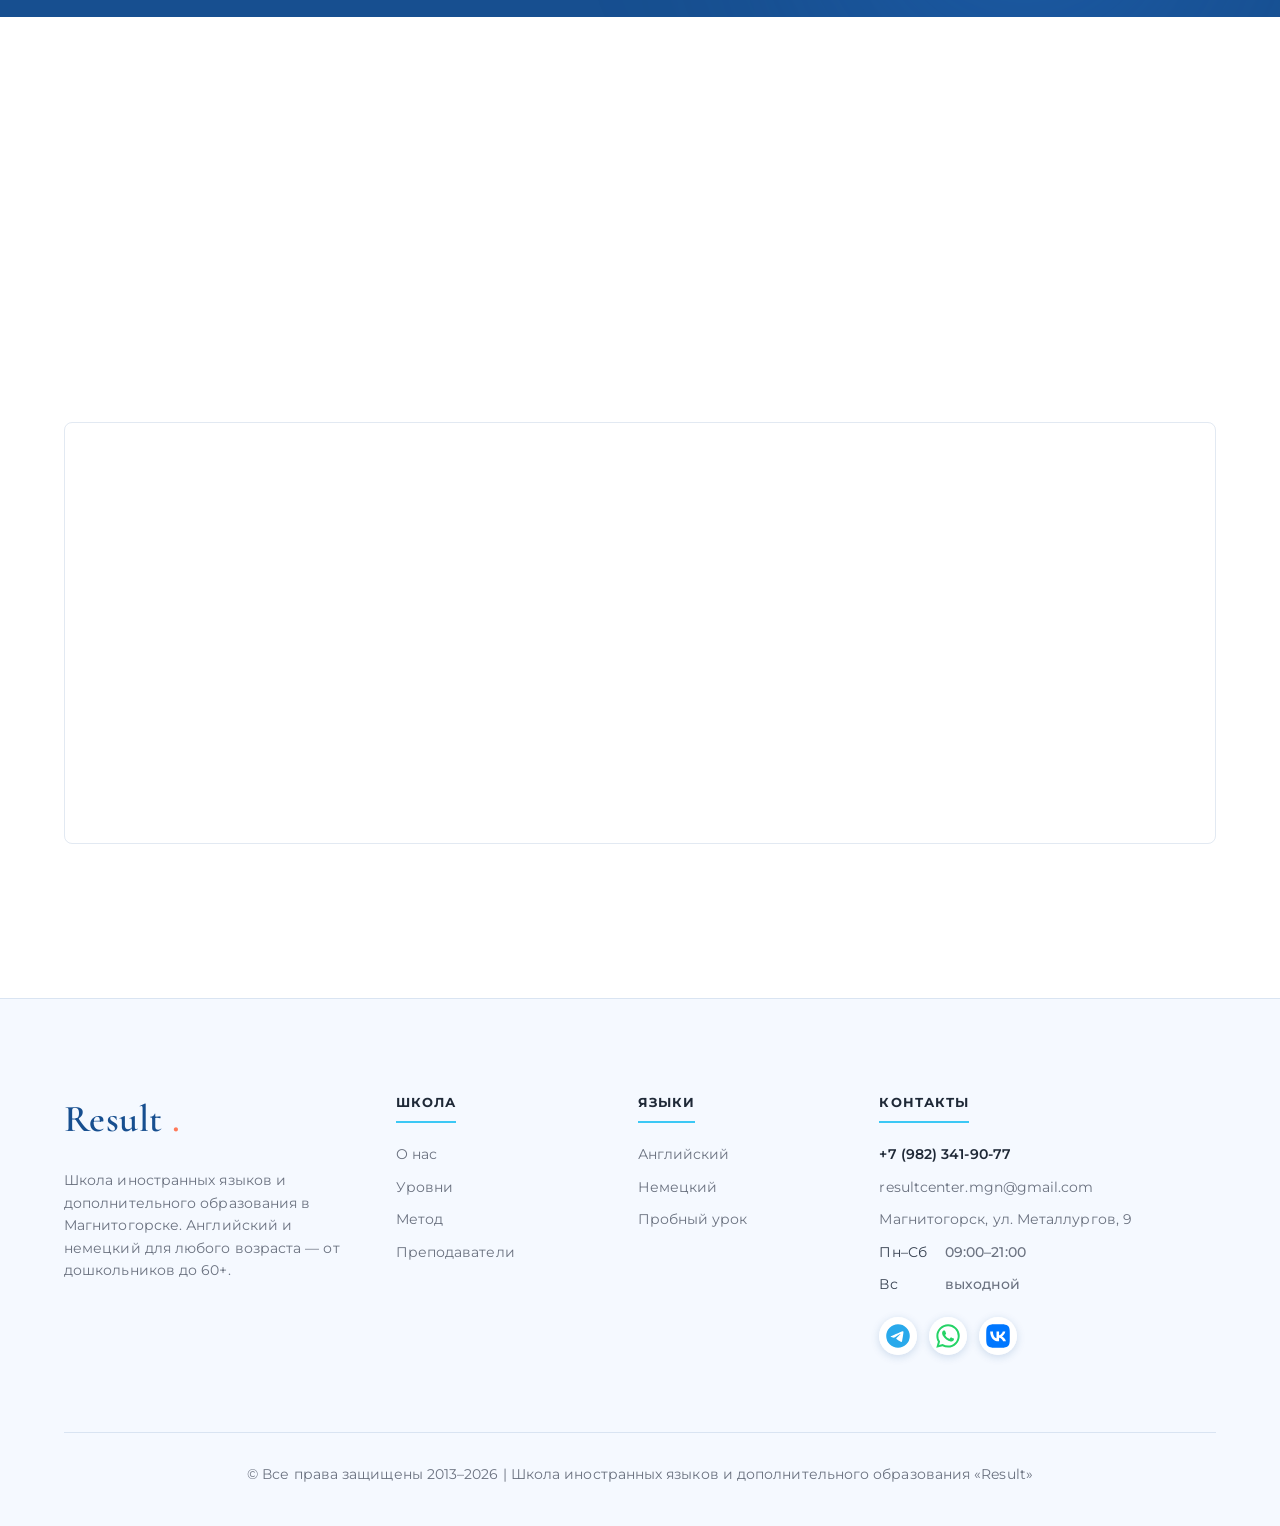
==== commit 090695a7: "Publish Ksenia's photo set and the video tour Her archive arrived as 15 HEIC files, which Chrome and" ====
--- a/index.html
+++ b/index.html
@@ -24,7 +24,7 @@
 <link rel="preconnect" href="https://fonts.googleapis.com" />
 <link rel="preconnect" href="https://fonts.gstatic.com" crossorigin />
 <link rel="stylesheet" href="https://fonts.googleapis.com/css2?family=Cormorant+Garamond:ital,wght@0,400;0,500;0,600;0,700;1,400;1,500;1,600&family=Montserrat:wght@300;400;500;600;700;800&display=swap" />
-<link rel="stylesheet" href="styles.css?v=20261009a" />
+<link rel="stylesheet" href="styles.css?v=20261025a" />
 
 <script type="application/ld+json">
 {
@@ -178,31 +178,124 @@
   </div>
 </section>
 
-<!-- ================= ФОТО ШКОЛЫ ================= -->
+<!-- ================= ФОТО И ВИДЕО ШКОЛЫ ================= -->
 <section class="gallery section" id="gallery">
   <div class="wrap">
     <div class="section-head reveal">
       <span class="eyebrow">Добро пожаловать</span>
       <h2 class="section-title">Уютное место для <em>большого языка</em></h2>
-      <p class="section-sub">Занятия проходят в историческом особняке в центре Магнитогорска. Два просторных класса, тёплая атмосфера — всё для того, чтобы учиться было в радость.</p>
-    </div>
-    <div class="gallery-grid">
-      <div class="gallery-main reveal">
-        <img src="img/school-lobby.jpg" alt="Холл школы Result — исторический особняк в центре Магнитогорска" loading="lazy" decoding="async" width="900" height="1200" />
-      </div>
-      <div class="gallery-item reveal reveal-d1">
-        <img src="img/school-class-1.jpg" alt="Учебный класс школы Result" loading="lazy" decoding="async" width="900" height="1200" />
-      </div>
-      <div class="gallery-item reveal reveal-d2">
-        <img src="img/school-class-2.jpg" alt="Учебный класс школы Result" loading="lazy" decoding="async" width="1200" height="900" />
-      </div>
-      <div class="gallery-item reveal reveal-d1">
-        <img src="img/school-lobby-2.jpg" alt="Вестибюль школы Result" loading="lazy" decoding="async" width="900" height="1200" />
-      </div>
-      <div class="gallery-item reveal reveal-d2">
-        <img src="img/school-loft.jpg" alt="Атмосфера школы Result" loading="lazy" decoding="async" width="900" height="1200" />
-      </div>
-    </div>
+      <p class="section-sub">Занятия проходят в историческом особняке в центре Магнитогорска: лепнина и колонны в холле, кирпич и свет в классах. Посмотрите сами — это быстрее, чем описывать словами.</p>
+    </div>
+
+    <div class="tour reveal">
+      <div class="tour-player">
+        <video class="tour-video" controls preload="none" playsinline
+               poster="img/school-tour-poster.jpg" width="720" height="1280">
+          <source src="img/school-tour.mp4" type="video/mp4" />
+          <p>Браузер не умеет показывать это видео. <a href="img/school-tour.mp4">Скачать экскурсию</a> (5&nbsp;МБ).</p>
+        </video>
+      </div>
+      <div class="tour-text">
+        <span class="eyebrow">Видеоэкскурсия</span>
+        <h3 class="tour-title">Пройдитесь по школе <em>за полминуты</em></h3>
+        <p>Короткая прогулка по этажам: холл с колоннами, лестница, классы и уголки, где ученики ждут занятие. Со звуком — но его можно выключить.</p>
+        <p class="tour-note">23 секунды · 5 МБ · загрузится только по нажатию</p>
+      </div>
+    </div>
+
+    <ul class="shots">
+      <li class="shot-item reveal">
+        <a class="shot" href="img/school-facade.jpg" data-w="1050" data-h="1400" aria-label="Открыть фото: Вход в школу Result — резной портал исторического особняка на улице Металлургов">
+          <img src="img/thumb/school-facade.jpg" alt="Вход в школу Result — резной портал исторического особняка на улице Металлургов" width="570" height="760" loading="lazy" decoding="async" />
+        </a>
+      </li>
+      <li class="shot-item reveal">
+        <a class="shot" href="img/school-lobby.jpg" data-w="1050" data-h="1400" aria-label="Открыть фото: Холл школы с колоннами, лепниной и шахматной вставкой в полу">
+          <img src="img/thumb/school-lobby.jpg" alt="Холл школы с колоннами, лепниной и шахматной вставкой в полу" width="570" height="760" loading="lazy" decoding="async" />
+        </a>
+      </li>
+      <li class="shot-item reveal">
+        <a class="shot" href="img/school-hall-chess.jpg" data-w="1050" data-h="1400" aria-label="Открыть фото: Парадный холл: лестница на второй этаж и высокое окно">
+          <img src="img/thumb/school-hall-chess.jpg" alt="Парадный холл: лестница на второй этаж и высокое окно" width="570" height="760" loading="lazy" decoding="async" />
+        </a>
+      </li>
+      <li class="shot-item reveal">
+        <a class="shot" href="img/school-lobby-2.jpg" data-w="900" data-h="1200" aria-label="Открыть фото: Вестибюль школы с лестницей и детскими рисунками на стене">
+          <img src="img/thumb/school-lobby-2.jpg" alt="Вестибюль школы с лестницей и детскими рисунками на стене" width="570" height="760" loading="lazy" decoding="async" />
+        </a>
+      </li>
+      <li class="shot-item reveal">
+        <a class="shot" href="img/school-corridor.jpg" data-w="1050" data-h="1400" aria-label="Открыть фото: Коридор первого этажа с лестницей и кирпичной стеной">
+          <img src="img/thumb/school-corridor.jpg" alt="Коридор первого этажа с лестницей и кирпичной стеной" width="570" height="760" loading="lazy" decoding="async" />
+        </a>
+      </li>
+      <li class="shot-item reveal">
+        <a class="shot" href="img/school-loft.jpg" data-w="1050" data-h="1400" aria-label="Открыть фото: Лофтовое пространство с кирпичной стеной и работами учеников">
+          <img src="img/thumb/school-loft.jpg" alt="Лофтовое пространство с кирпичной стеной и работами учеников" width="570" height="760" loading="lazy" decoding="async" />
+        </a>
+      </li>
+      <li class="shot-item reveal">
+        <a class="shot" href="img/school-stairs.jpg" data-w="1050" data-h="1400" aria-label="Открыть фото: Металлическая лестница на второй этаж вдоль кирпичной стены">
+          <img src="img/thumb/school-stairs.jpg" alt="Металлическая лестница на второй этаж вдоль кирпичной стены" width="570" height="760" loading="lazy" decoding="async" />
+        </a>
+      </li>
+      <li class="shot-item reveal">
+        <a class="shot" href="img/school-wardrobe.jpg" data-w="1050" data-h="1400" aria-label="Открыть фото: Гардероб школы и диван для ожидания">
+          <img src="img/thumb/school-wardrobe.jpg" alt="Гардероб школы и диван для ожидания" width="570" height="760" loading="lazy" decoding="async" />
+        </a>
+      </li>
+      <li class="shot-item reveal">
+        <a class="shot" href="img/school-lounge-window.jpg" data-w="1050" data-h="1400" aria-label="Открыть фото: Зона отдыха у высокого окна с рисунками учеников">
+          <img src="img/thumb/school-lounge-window.jpg" alt="Зона отдыха у высокого окна с рисунками учеников" width="570" height="760" loading="lazy" decoding="async" />
+        </a>
+      </li>
+      <li class="shot-item reveal">
+        <a class="shot" href="img/school-lounge.jpg" data-w="1050" data-h="1400" aria-label="Открыть фото: Уголок отдыха с диваном, растениями и двумя окнами">
+          <img src="img/thumb/school-lounge.jpg" alt="Уголок отдыха с диваном, растениями и двумя окнами" width="570" height="760" loading="lazy" decoding="async" />
+        </a>
+      </li>
+      <li class="shot-item reveal">
+        <a class="shot" href="img/school-class-1.jpg" data-w="900" data-h="1200" aria-label="Открыть фото: Учебный класс с партами и наглядными материалами">
+          <img src="img/thumb/school-class-1.jpg" alt="Учебный класс с партами и наглядными материалами" width="570" height="760" loading="lazy" decoding="async" />
+        </a>
+      </li>
+      <li class="shot-item reveal">
+        <a class="shot" href="img/school-class-blinds.jpg" data-w="1050" data-h="1400" aria-label="Открыть фото: Светлый класс с партами и работами учеников на стенах">
+          <img src="img/thumb/school-class-blinds.jpg" alt="Светлый класс с партами и работами учеников на стенах" width="570" height="760" loading="lazy" decoding="async" />
+        </a>
+      </li>
+      <li class="shot-item reveal">
+        <a class="shot" href="img/school-class-board.jpg" data-w="1050" data-h="1400" aria-label="Открыть фото: Класс с маркерной доской и картой мира">
+          <img src="img/thumb/school-class-board.jpg" alt="Класс с маркерной доской и картой мира" width="570" height="760" loading="lazy" decoding="async" />
+        </a>
+      </li>
+      <li class="shot-item reveal wide">
+        <a class="shot" href="img/school-class-2.jpg" data-w="1200" data-h="900" aria-label="Открыть фото: Просторный класс с телевизором и доской">
+          <img src="img/thumb/school-class-2.jpg" alt="Просторный класс с телевизором и доской" width="760" height="570" loading="lazy" decoding="async" />
+        </a>
+      </li>
+      <li class="shot-item reveal">
+        <a class="shot" href="img/school-class-tv.jpg" data-w="1050" data-h="1400" aria-label="Открыть фото: Класс с телевизором для видеоматериалов и картой">
+          <img src="img/thumb/school-class-tv.jpg" alt="Класс с телевизором для видеоматериалов и картой" width="570" height="760" loading="lazy" decoding="async" />
+        </a>
+      </li>
+      <li class="shot-item reveal">
+        <a class="shot" href="img/school-class-stripes.jpg" data-w="1050" data-h="1400" aria-label="Открыть фото: Класс на втором этаже с большими окнами">
+          <img src="img/thumb/school-class-stripes.jpg" alt="Класс на втором этаже с большими окнами" width="570" height="760" loading="lazy" decoding="async" />
+        </a>
+      </li>
+      <li class="shot-item reveal wide">
+        <a class="shot" href="img/school-meeting.jpg" data-w="1400" data-h="1050" aria-label="Открыть фото: Комната для групповых занятий с большим общим столом">
+          <img src="img/thumb/school-meeting.jpg" alt="Комната для групповых занятий с большим общим столом" width="760" height="570" loading="lazy" decoding="async" />
+        </a>
+      </li>
+      <li class="shot-item reveal">
+        <a class="shot" href="img/school-office.jpg" data-w="1050" data-h="1400" aria-label="Открыть фото: Кабинет администратора с картой мира">
+          <img src="img/thumb/school-office.jpg" alt="Кабинет администратора с картой мира" width="570" height="760" loading="lazy" decoding="async" />
+        </a>
+      </li>
+    </ul>
+    <p class="shots-hint">Нажмите на снимок, чтобы открыть его целиком</p>
   </div>
 </section>
 
@@ -649,6 +742,27 @@
   </div>
 </footer>
 
-<script src="script.js?v=20261009a"></script>
+<!-- ================= ЛАЙТБОКС ================= -->
+<div class="lightbox" id="lightbox" hidden>
+  <div class="lb-backdrop" data-close></div>
+  <div class="lb-panel" role="dialog" aria-modal="true" aria-label="Просмотр фотографии">
+    <figure class="lb-figure">
+      <img class="lb-img" id="lbImg" src="" alt="" />
+      <figcaption class="lb-caption" id="lbCaption"></figcaption>
+    </figure>
+    <button type="button" class="lb-btn lb-prev" id="lbPrev" aria-label="Предыдущее фото">
+      <svg viewBox="0 0 24 24" aria-hidden="true" focusable="false"><path d="M15 5 8 12l7 7" fill="none" stroke="currentColor" stroke-width="2" stroke-linecap="round" stroke-linejoin="round"/></svg>
+    </button>
+    <button type="button" class="lb-btn lb-next" id="lbNext" aria-label="Следующее фото">
+      <svg viewBox="0 0 24 24" aria-hidden="true" focusable="false"><path d="m9 5 7 7-7 7" fill="none" stroke="currentColor" stroke-width="2" stroke-linecap="round" stroke-linejoin="round"/></svg>
+    </button>
+    <button type="button" class="lb-btn lb-close" id="lbClose" aria-label="Закрыть просмотр" data-close>
+      <svg viewBox="0 0 24 24" aria-hidden="true" focusable="false"><path d="M6 6l12 12M18 6 6 18" fill="none" stroke="currentColor" stroke-width="2" stroke-linecap="round"/></svg>
+    </button>
+    <p class="lb-counter" id="lbCounter"></p>
+  </div>
+</div>
+
+<script src="script.js?v=20261025a"></script>
 </body>
 </html>
--- a/styles.css
+++ b/styles.css
@@ -675,51 +675,208 @@
 
 .teacher .ph { transition: transform 0.7s var(--ease-out); }
 .teacher:hover .ph { transform: scale(1.012); }
-
-/* ============================================================
-   ФОТО ШКОЛЫ (ГАЛЕРЕЯ)
+/* ============================================================
+   ФОТО И ВИДЕО ШКОЛЫ
    ============================================================ */
 .gallery { background: var(--white); }
-.gallery-grid {
+
+/* ---------- видеоэкскурсия ---------- */
+.tour {
   display: grid;
-  grid-template-columns: 1.1fr 1fr 1fr;
-  grid-template-rows: auto auto;
-  gap: clamp(8px, 1vw, 12px);
-}
-.gallery-main {
-  grid-row: 1 / 3;
+  grid-template-columns: minmax(240px, 300px) 1fr;
+  gap: clamp(24px, 3.5vw, 56px);
+  align-items: center;
+  margin-bottom: clamp(36px, 4.5vw, 64px);
+}
+.tour-player {
+  border-radius: var(--radius);
   overflow: hidden;
+  background: var(--blue-800);
+  box-shadow: 0 18px 50px rgba(23, 79, 144, 0.16);
+}
+.tour-video {
+  display: block;
+  width: 100%;
+  height: auto;
+  aspect-ratio: 9 / 16;
+  background: var(--blue-800);
+}
+.tour-title {
+  font-family: var(--display);
+  font-weight: 600;
+  font-size: clamp(24px, 2.6vw, 38px);
+  line-height: 1.2;
+  color: var(--gray-900);
+  margin: 10px 0 14px;
+}
+.tour-title em { font-style: italic; color: var(--blue-600); }
+.tour-text p { font-size: 15px; line-height: 1.75; color: var(--gray-500); max-width: 52ch; }
+.tour-note {
+  margin-top: 14px;
+  font-size: 13px;
+  color: var(--gray-700);
+  font-variant-numeric: tabular-nums;
+}
+
+@media (max-width: 760px) {
+  .tour { grid-template-columns: 1fr; justify-items: center; text-align: center; }
+  .tour-player { max-width: 280px; }
+  .tour-text p { margin-inline: auto; }
+}
+
+/* ---------- сетка снимков ---------- */
+.shots {
+  list-style: none;
+  margin: 0;
+  padding: 0;
+  display: grid;
+  grid-template-columns: repeat(auto-fill, minmax(150px, 1fr));
+  gap: clamp(8px, 1vw, 14px);
+}
+.shot-item { aspect-ratio: 3 / 4; }
+.shot-item.wide { grid-column: span 2; aspect-ratio: 3 / 2; }
+
+.shot {
+  display: block;
+  width: 100%;
+  height: 100%;
+  padding: 0;
+  border: 0;
+  margin: 0;
+  background: var(--blue-50);
   border-radius: var(--radius);
-}
-.gallery-main img {
-  width: 100%; height: 100%;
-  object-fit: cover; display: block;
-  min-height: 500px;
+  overflow: hidden;
+  cursor: zoom-in;
+  position: relative;
+  text-decoration: none;
+  color: inherit;
+  -webkit-tap-highlight-color: transparent;
+}
+.shot img {
+  width: 100%;
+  height: 100%;
+  object-fit: cover;
+  display: block;
   transition: transform 0.8s var(--ease-out);
 }
-.gallery-main:hover img { transform: scale(1.04); }
-.gallery-item {
-  overflow: hidden;
+.shot:hover img,
+.shot:focus-visible img { transform: scale(1.05); }
+.shot::after {
+  content: "";
+  position: absolute;
+  inset: 0;
+  background: rgba(23, 79, 144, 0);
+  transition: background 0.4s var(--ease-out);
+  pointer-events: none;
+}
+.shot:hover::after { background: rgba(23, 79, 144, 0.10); }
+
+.shots-hint {
+  margin-top: 18px;
+  text-align: center;
+  font-size: 13px;
+  color: var(--gray-500);
+}
+
+/* на самых узких экранах широкий кадр занимает всю строку */
+@media (max-width: 420px) {
+  .shots { grid-template-columns: repeat(2, 1fr); }
+  .shot-item.wide { grid-column: span 2; aspect-ratio: 4 / 3; }
+}
+
+/* ---------- лайтбокс ---------- */
+/* display:flex перебил бы атрибут hidden, поэтому гасим явно */
+.lightbox[hidden] { display: none; }
+.lightbox {
+  position: fixed;
+  inset: 0;
+  z-index: 200;
+  display: flex;
+  align-items: center;
+  justify-content: center;
+  padding: clamp(12px, 3vw, 36px);
+  padding-top: calc(clamp(12px, 3vw, 36px) + env(safe-area-inset-top, 0px));
+  padding-bottom: calc(clamp(12px, 3vw, 36px) + env(safe-area-inset-bottom, 0px));
+}
+.lb-backdrop {
+  position: absolute;
+  inset: 0;
+  background: rgba(11, 34, 63, 0.92);
+  -webkit-backdrop-filter: blur(6px);
+  backdrop-filter: blur(6px);
+}
+.lb-panel {
+  position: relative;
+  max-width: min(1100px, 100%);
+  max-height: 100%;
+  display: flex;
+  flex-direction: column;
+  align-items: center;
+  gap: 12px;
+}
+.lb-figure { margin: 0; display: flex; flex-direction: column; align-items: center; gap: 12px; min-height: 0; }
+.lb-img {
+  display: block;
+  max-width: 100%;
+  max-height: 78vh;
+  width: auto;
+  height: auto;
   border-radius: var(--radius);
-  aspect-ratio: 4/3;
-}
-.gallery-item img {
-  width: 100%; height: 100%;
-  object-fit: cover; display: block;
-  transition: transform 0.8s var(--ease-out);
-}
-.gallery-item:hover img { transform: scale(1.04); }
-
-@media (max-width: 860px) {
-  .gallery-grid { grid-template-columns: 1fr 1fr; }
-  .gallery-main { grid-row: unset; grid-column: 1 / -1; aspect-ratio: 16/9; }
-  .gallery-main img { min-height: unset; }
-}
-@media (max-width: 560px) {
-  .gallery-grid { grid-template-columns: 1fr 1fr; }
-  .gallery-main { aspect-ratio: 4/3; }
-}
-
+  background: var(--blue-800);
+  box-shadow: 0 24px 70px rgba(0, 0, 0, 0.45);
+}
+.lb-caption {
+  color: rgba(255, 255, 255, 0.88);
+  font-size: 14px;
+  line-height: 1.5;
+  text-align: center;
+  max-width: 62ch;
+}
+.lb-counter {
+  color: rgba(255, 255, 255, 0.6);
+  font-size: 13px;
+  font-variant-numeric: tabular-nums;
+}
+.lb-btn {
+  position: absolute;
+  display: flex;
+  align-items: center;
+  justify-content: center;
+  width: 48px;
+  height: 48px;
+  border-radius: 50%;
+  border: 1px solid rgba(255, 255, 255, 0.28);
+  background: rgba(11, 34, 63, 0.55);
+  color: #fff;
+  cursor: pointer;
+  transition: background 0.25s var(--ease-out), transform 0.15s var(--ease-out);
+}
+.lb-btn svg { width: 24px; height: 24px; }
+.lb-btn:hover { background: rgba(11, 34, 63, 0.9); }
+.lb-btn:active { transform: scale(0.94); }
+.lb-prev { left: -4px; top: 50%; transform: translateY(-50%); }
+.lb-next { right: -4px; top: 50%; transform: translateY(-50%); }
+.lb-prev:active, .lb-next:active { transform: translateY(-50%) scale(0.94); }
+.lb-close { top: -4px; right: -4px; }
+
+@media (max-width: 700px) {
+  .lb-img { max-height: 66vh; }
+  .lb-prev { left: 50%; top: auto; bottom: -4px; transform: translateX(calc(-50% - 34px)); }
+  .lb-next { right: auto; left: 50%; top: auto; bottom: -4px; transform: translateX(calc(-50% + 34px)); }
+  .lb-prev:active { transform: translateX(calc(-50% - 34px)) scale(0.94); }
+  .lb-next:active { transform: translateX(calc(-50% + 34px)) scale(0.94); }
+  .lb-panel { padding-bottom: 60px; }
+}
+
+body.lb-open { position: fixed; left: 0; right: 0; width: 100%; overflow: hidden; }
+
+@media (prefers-reduced-motion: reduce) {
+  .shot img,
+  .shot::after,
+  .lb-btn { transition: none; }
+  .shot:hover img,
+  .shot:focus-visible img { transform: none; }
+}
 /* ============================================================
    ОТЗЫВЫ
    ============================================================ */
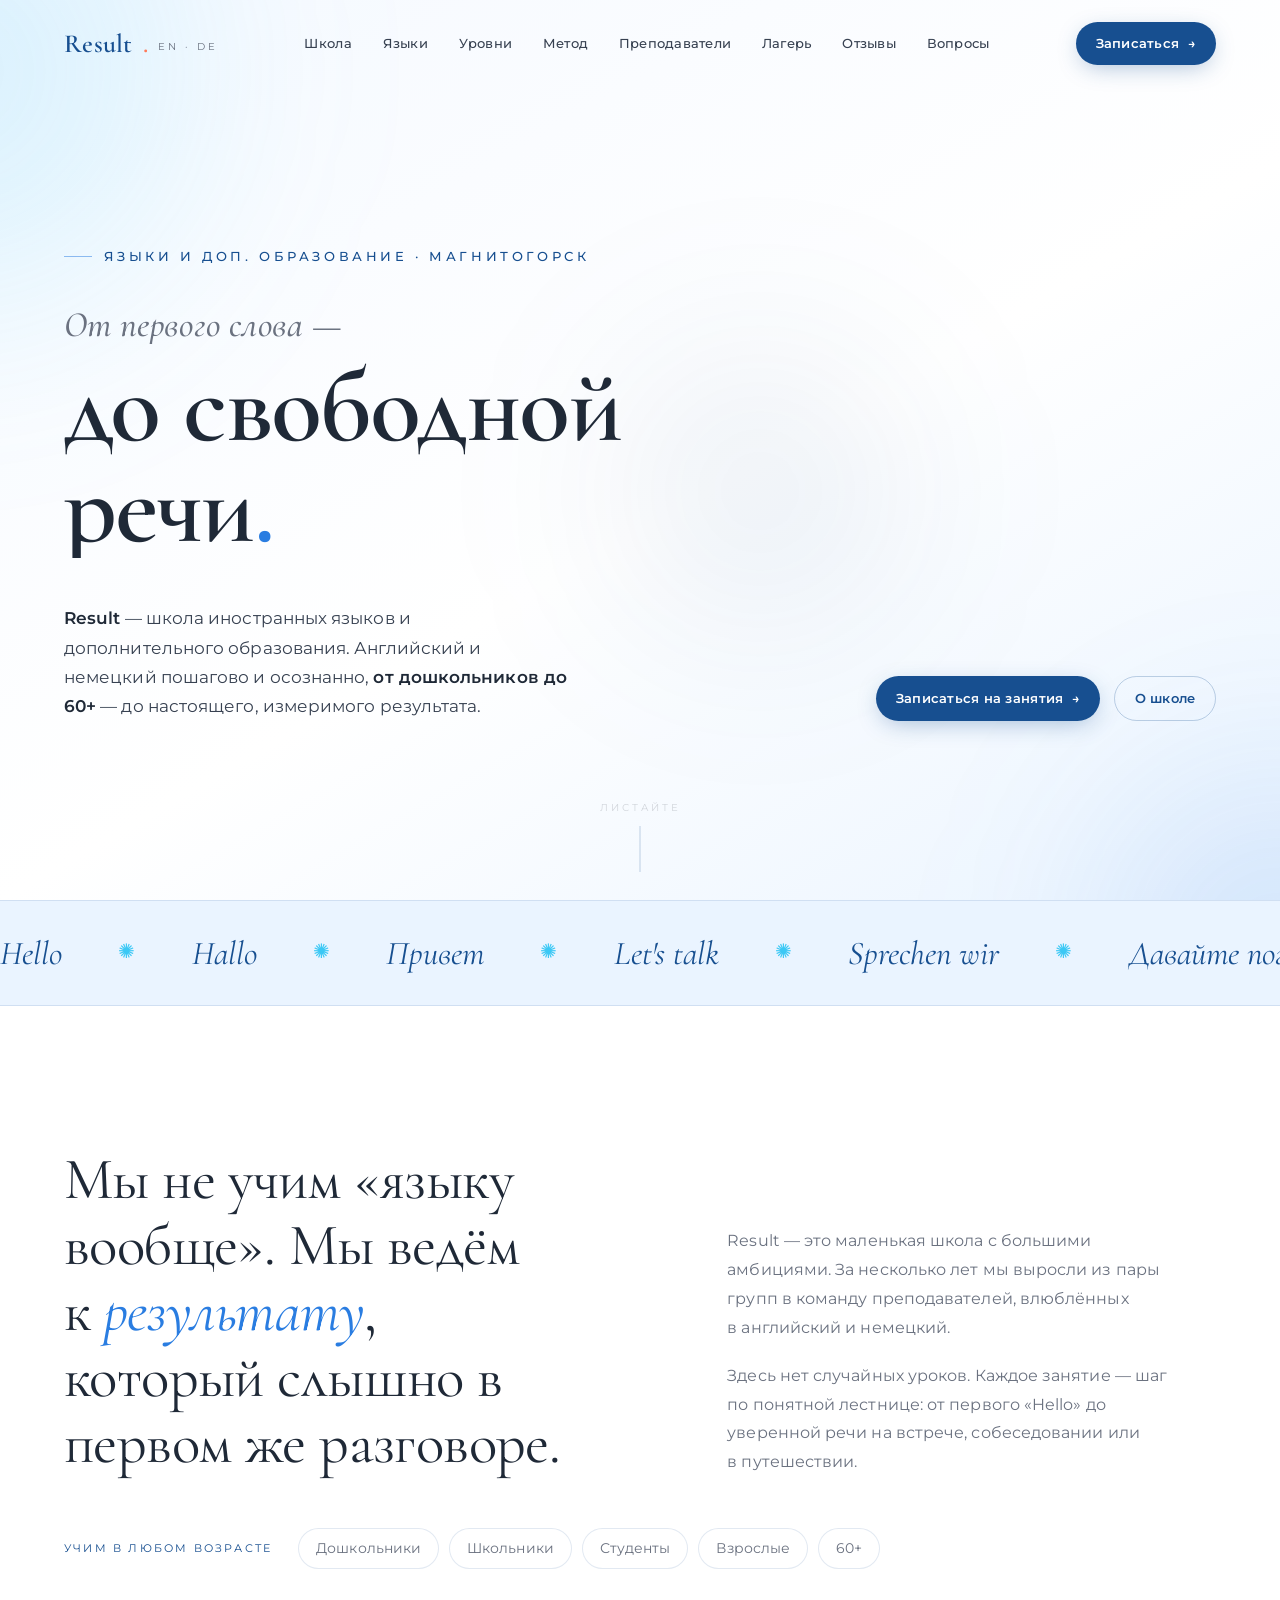
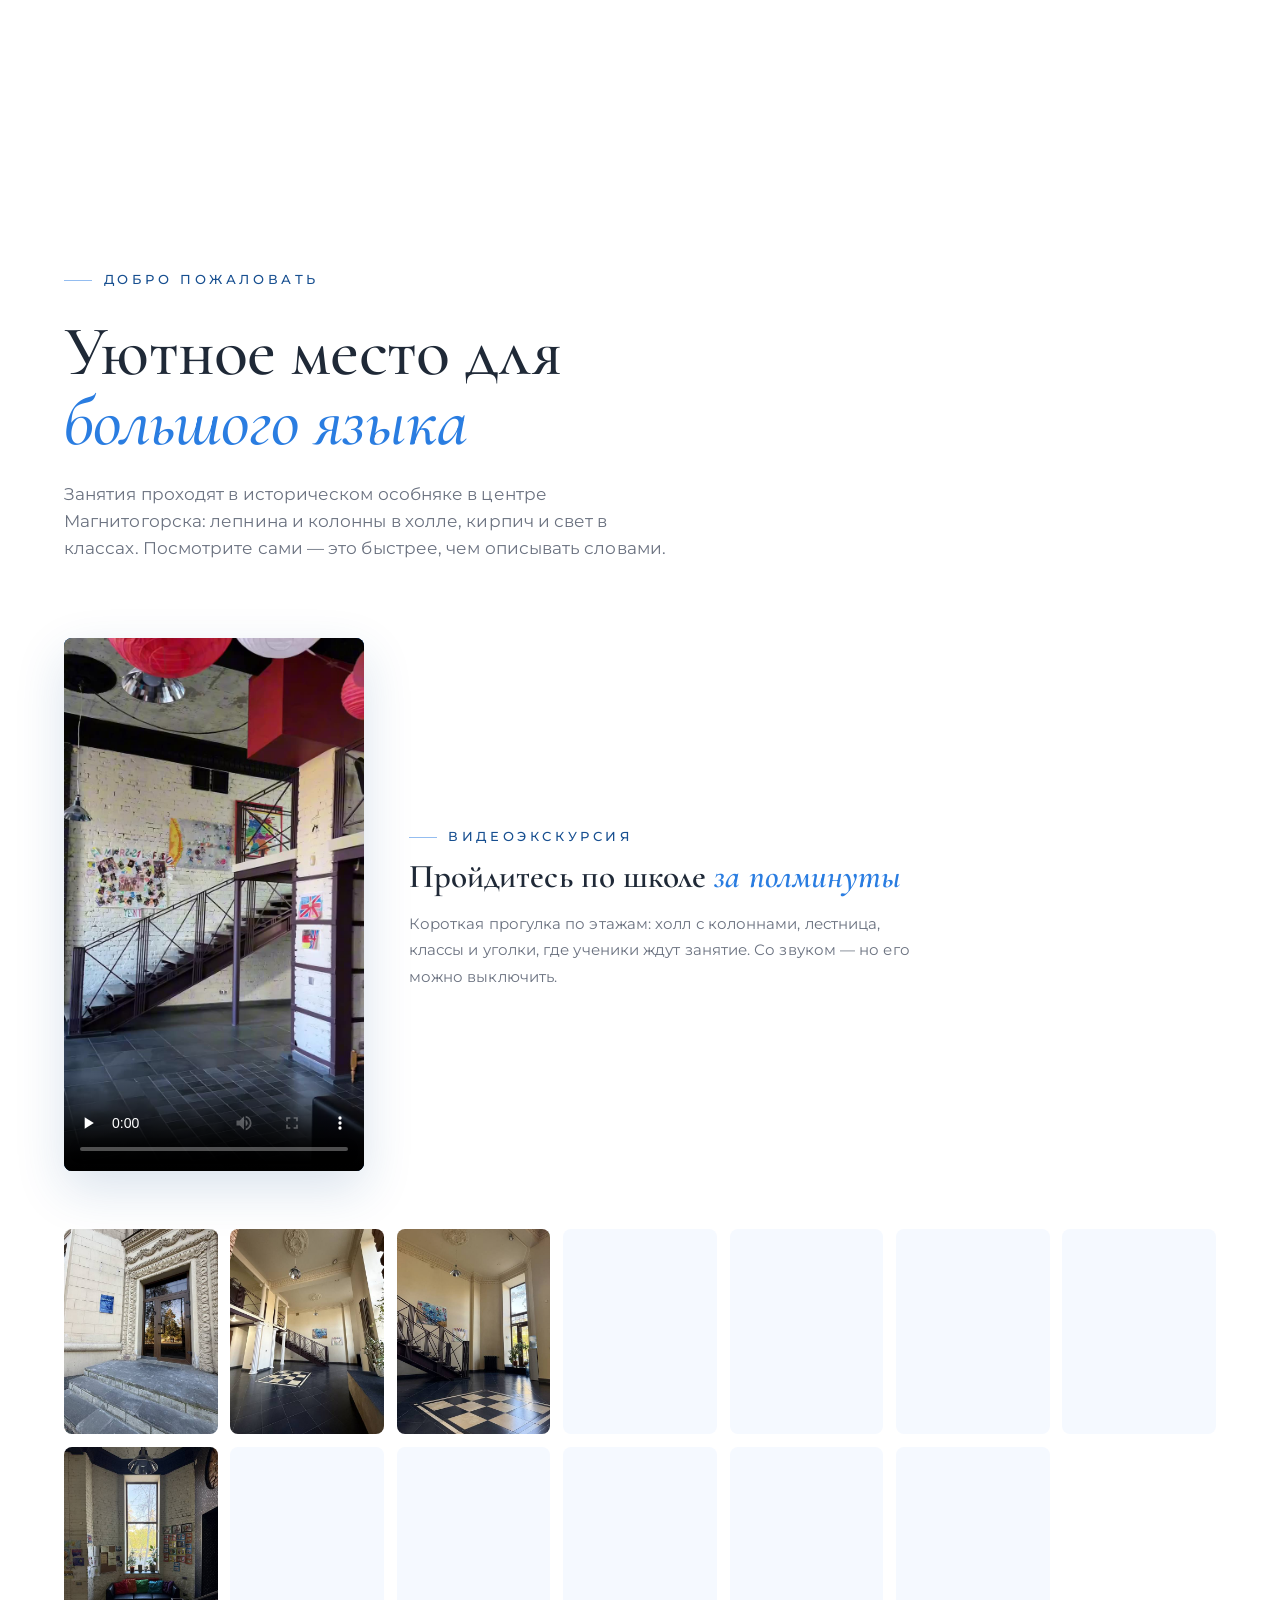
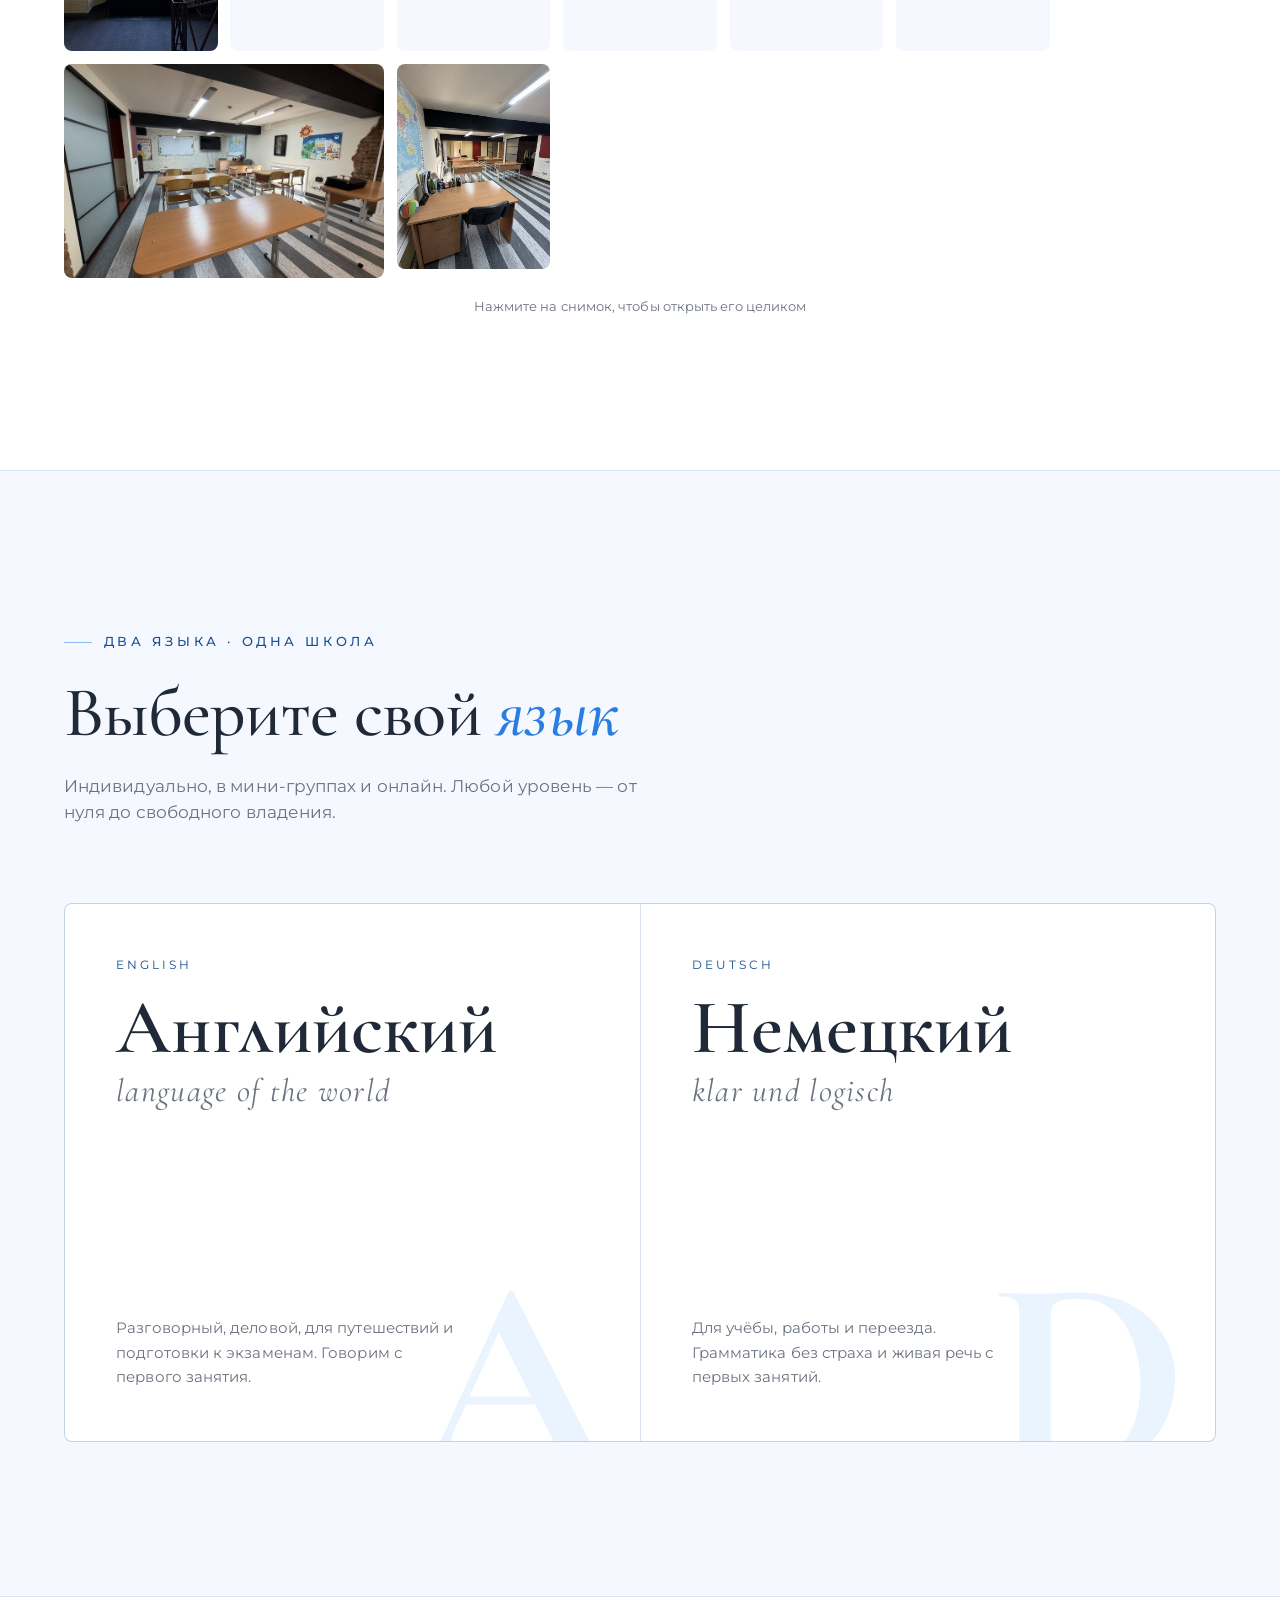
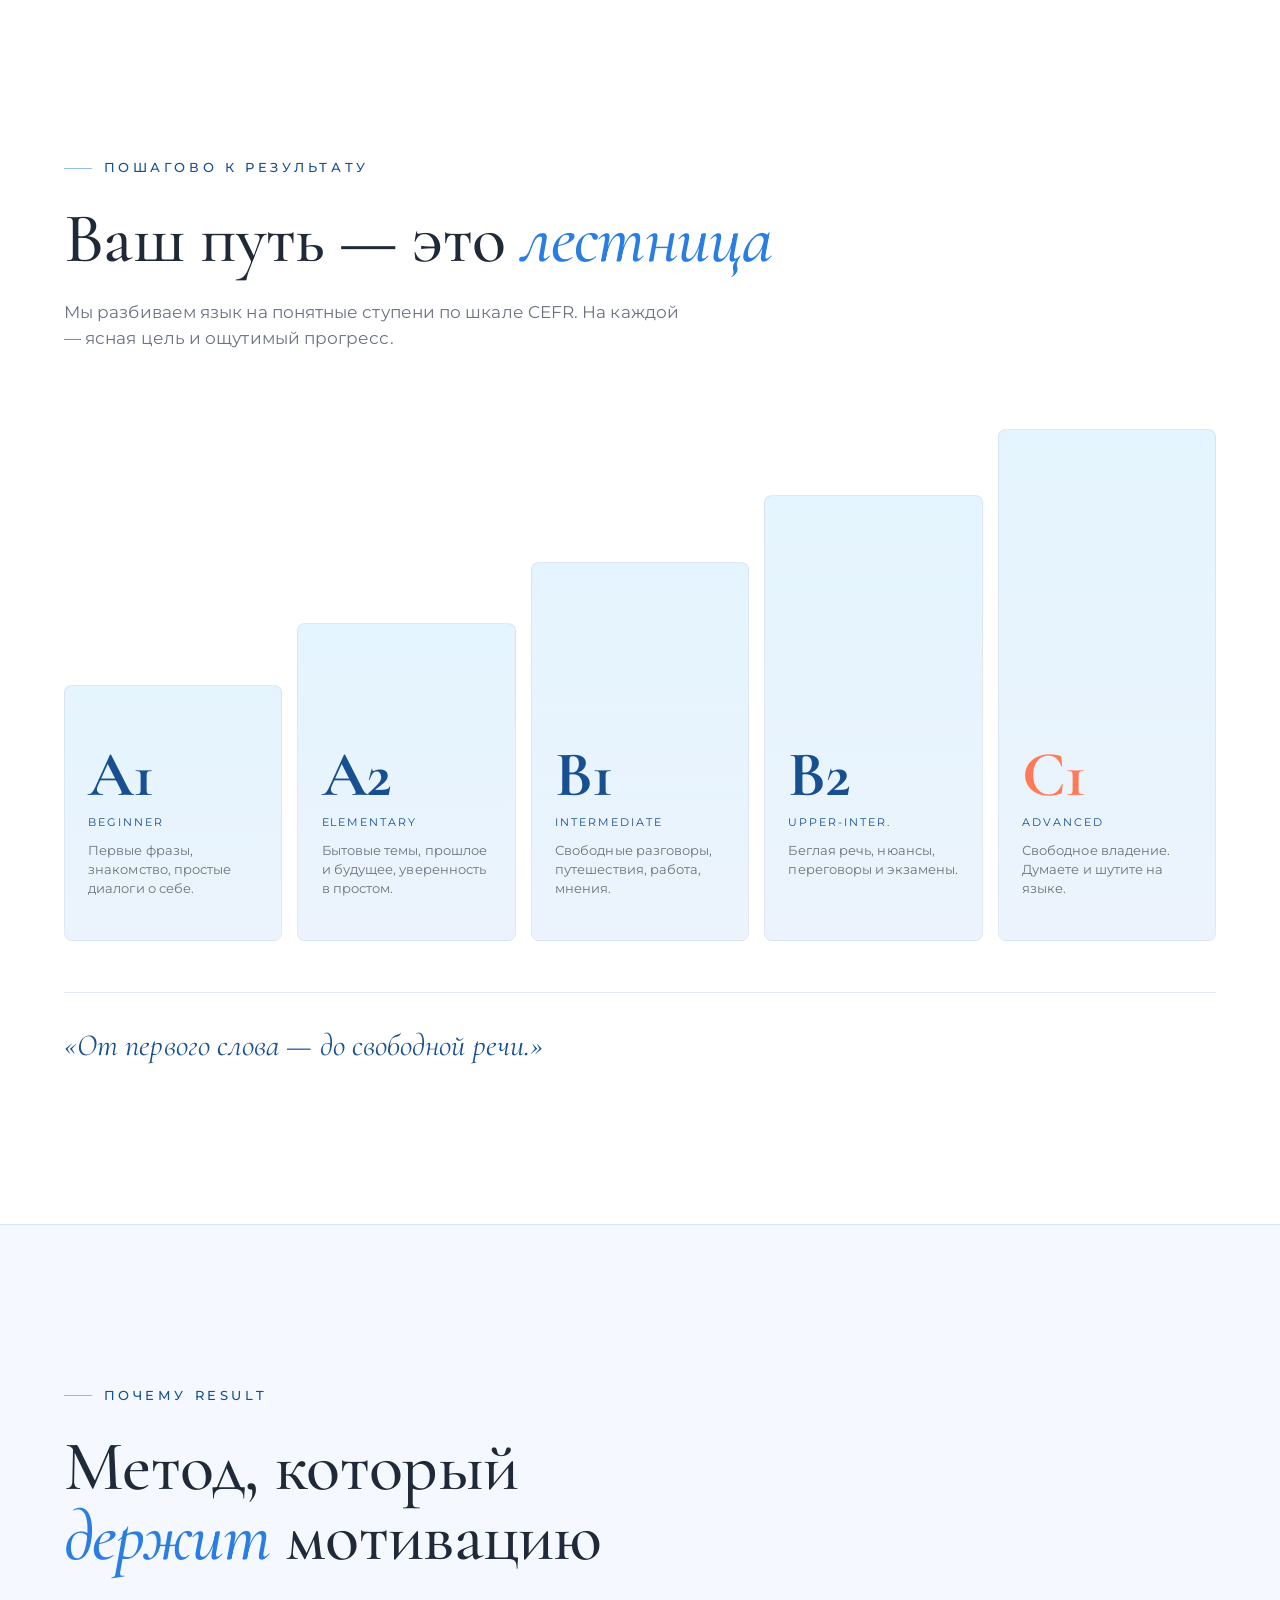
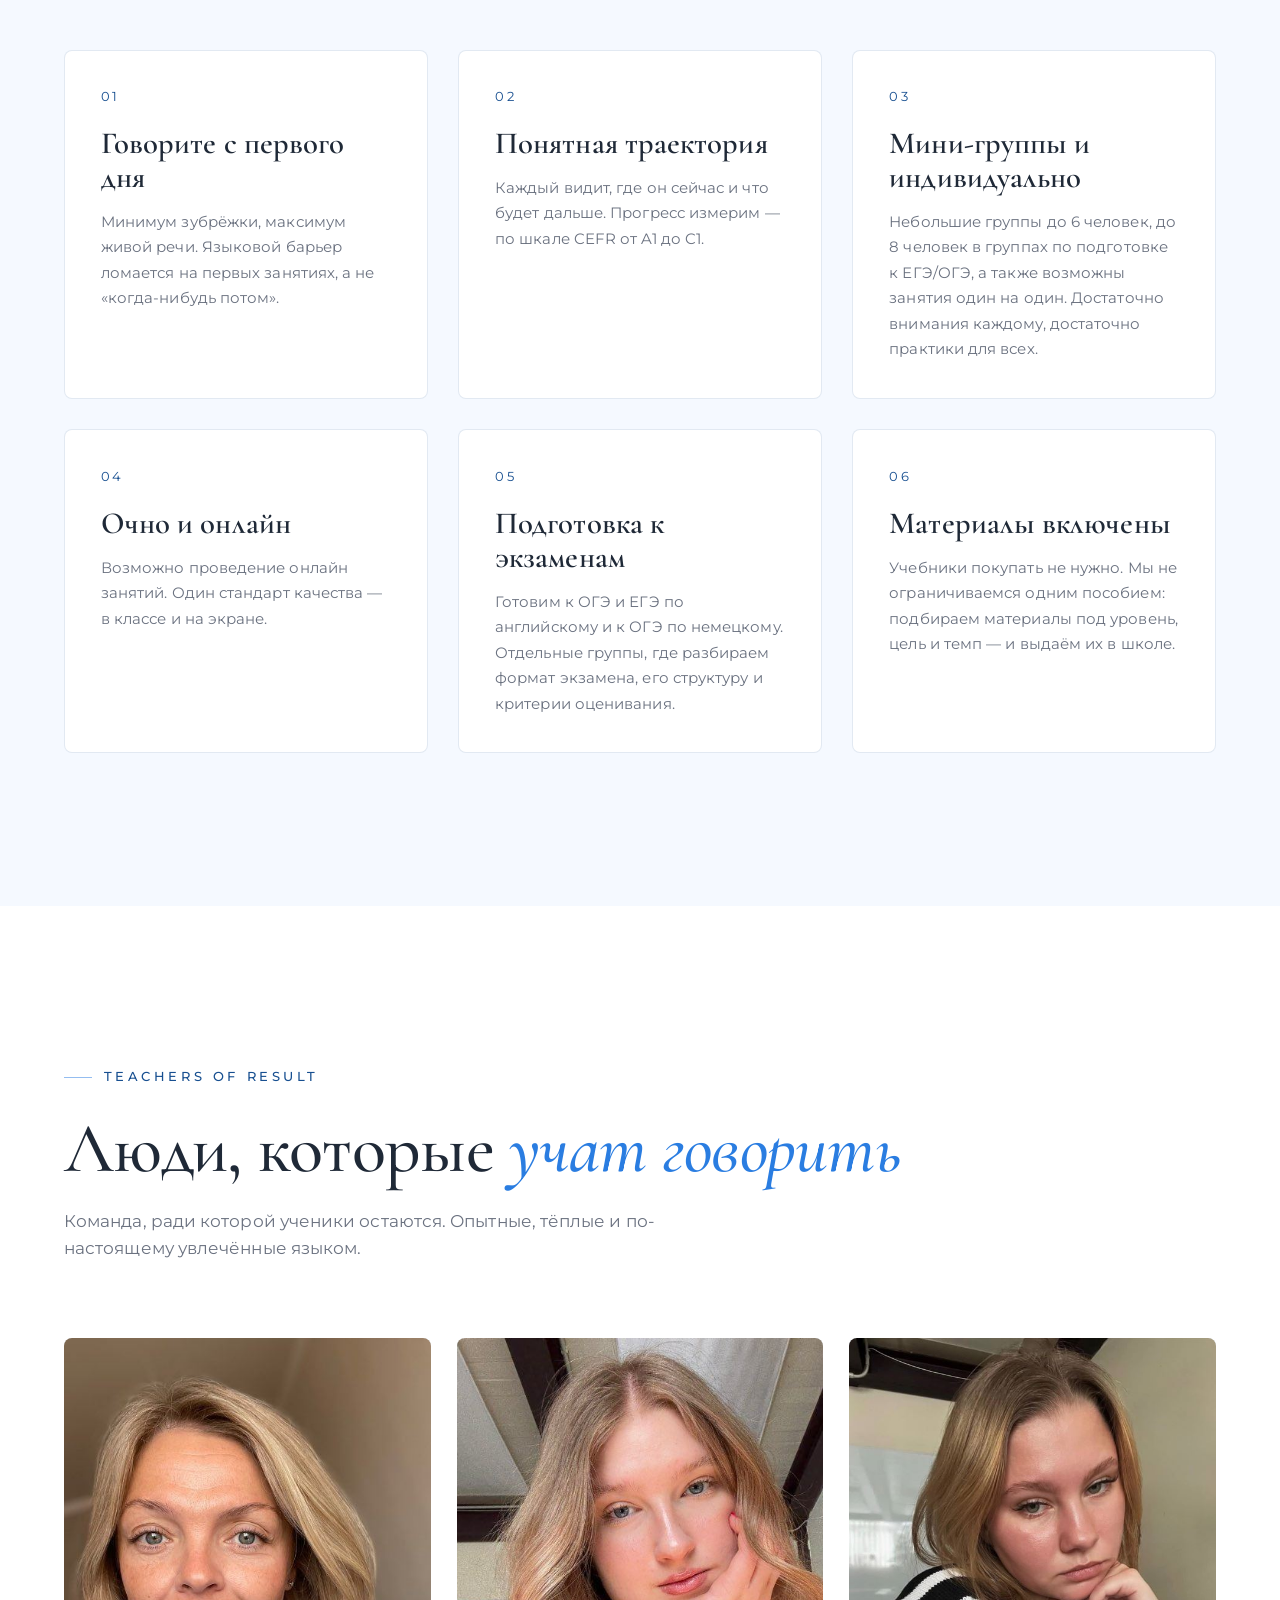
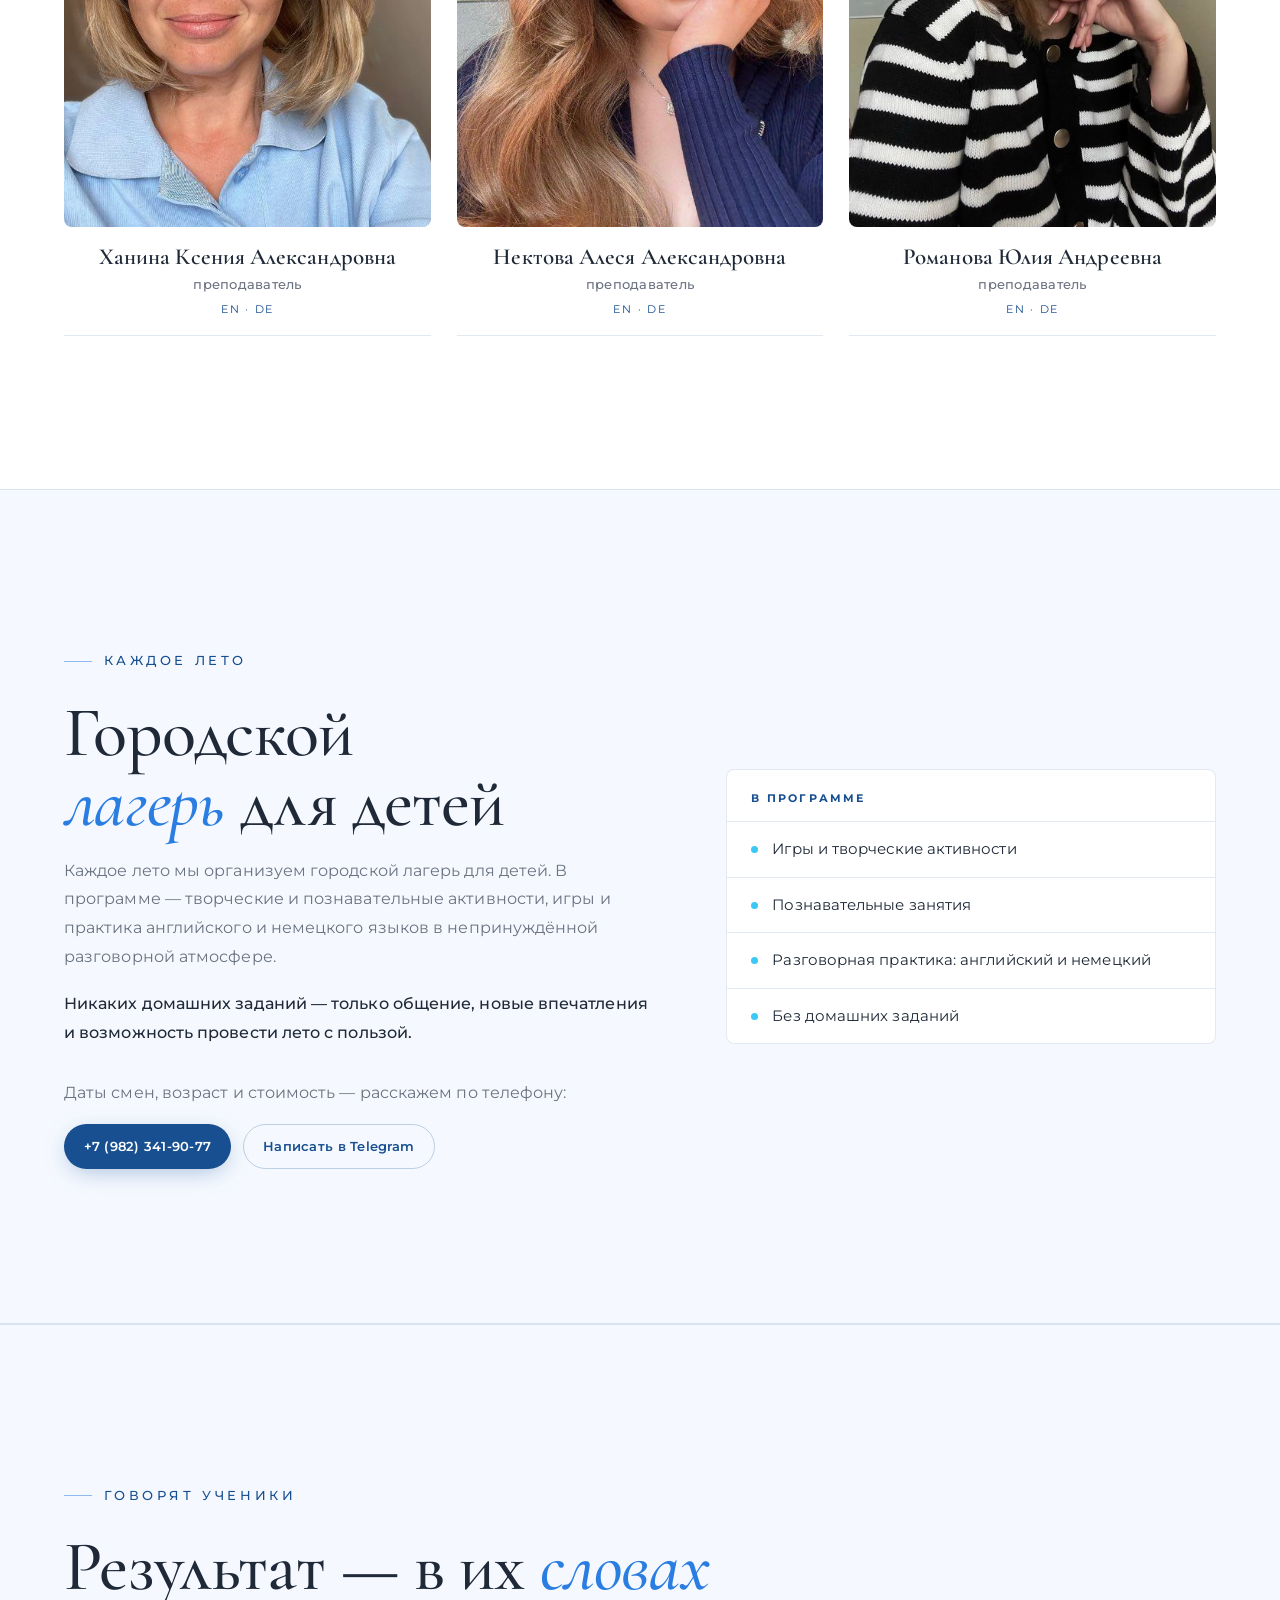
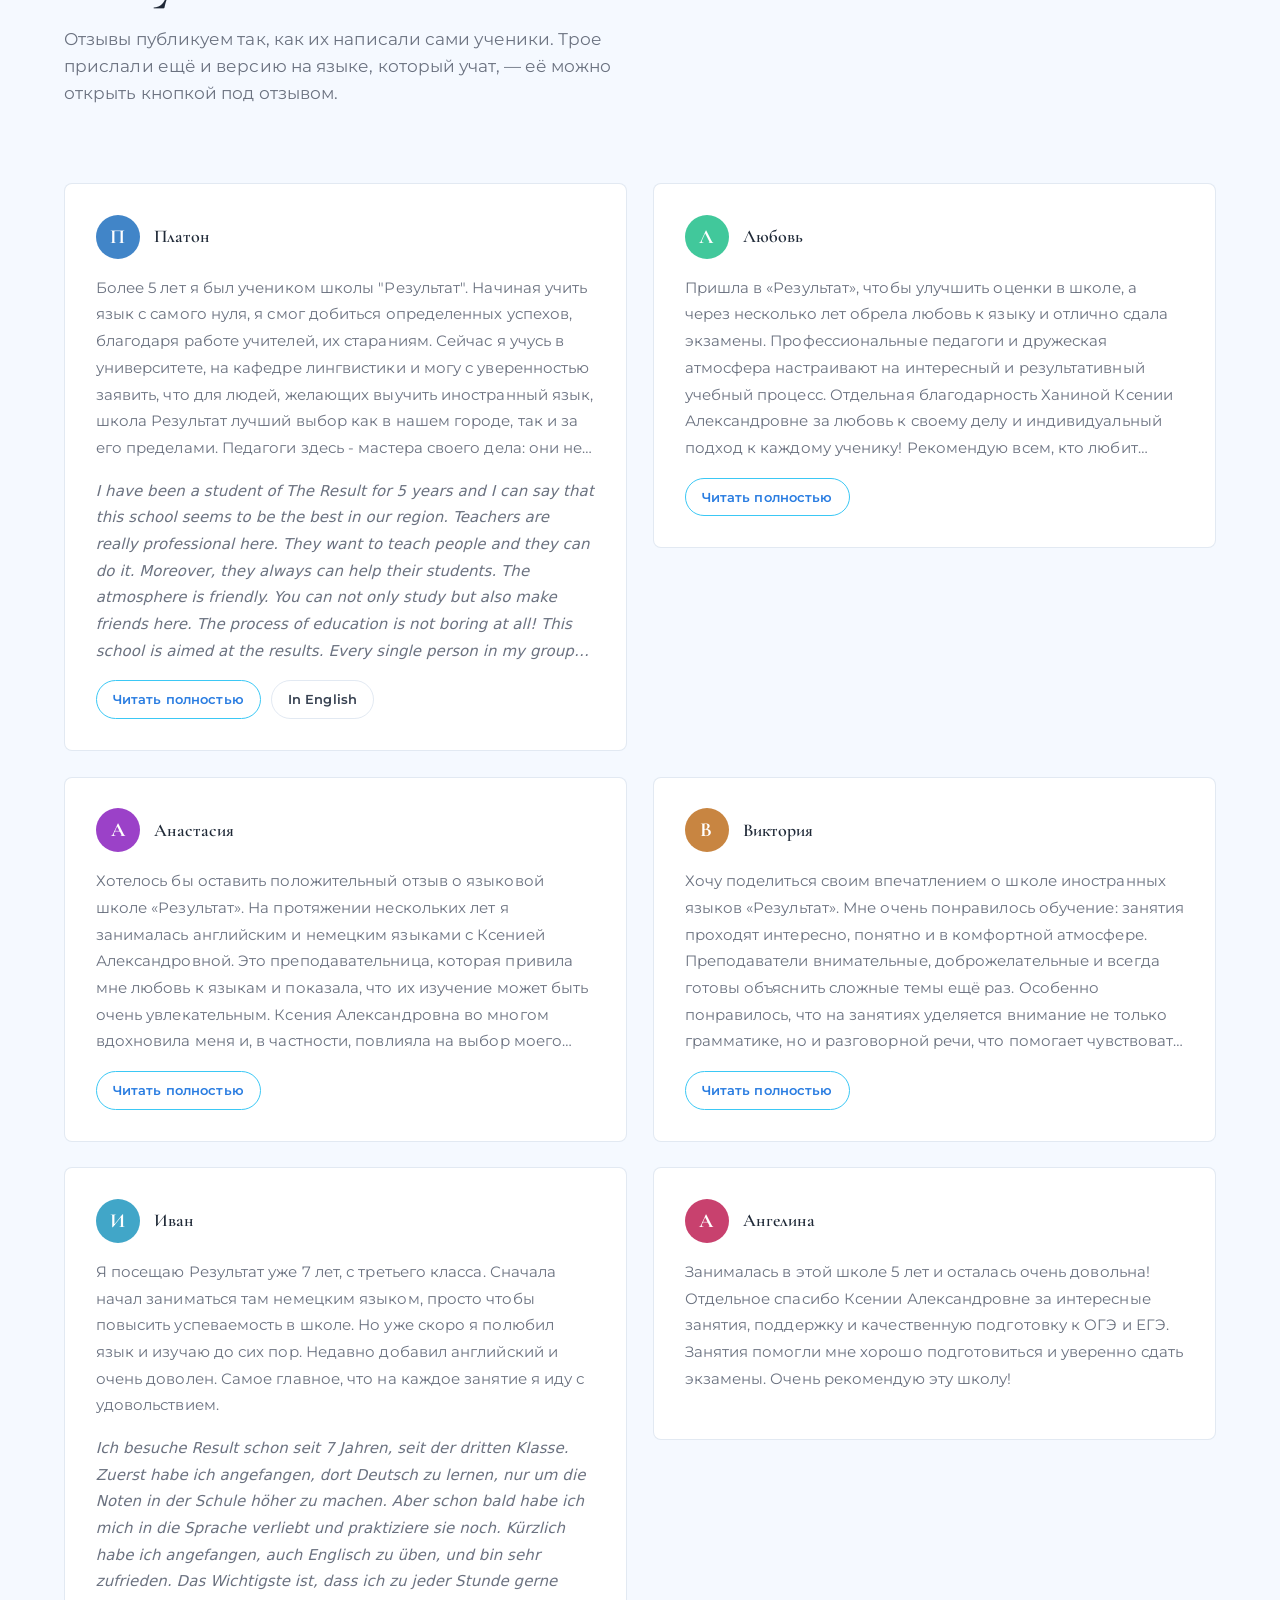
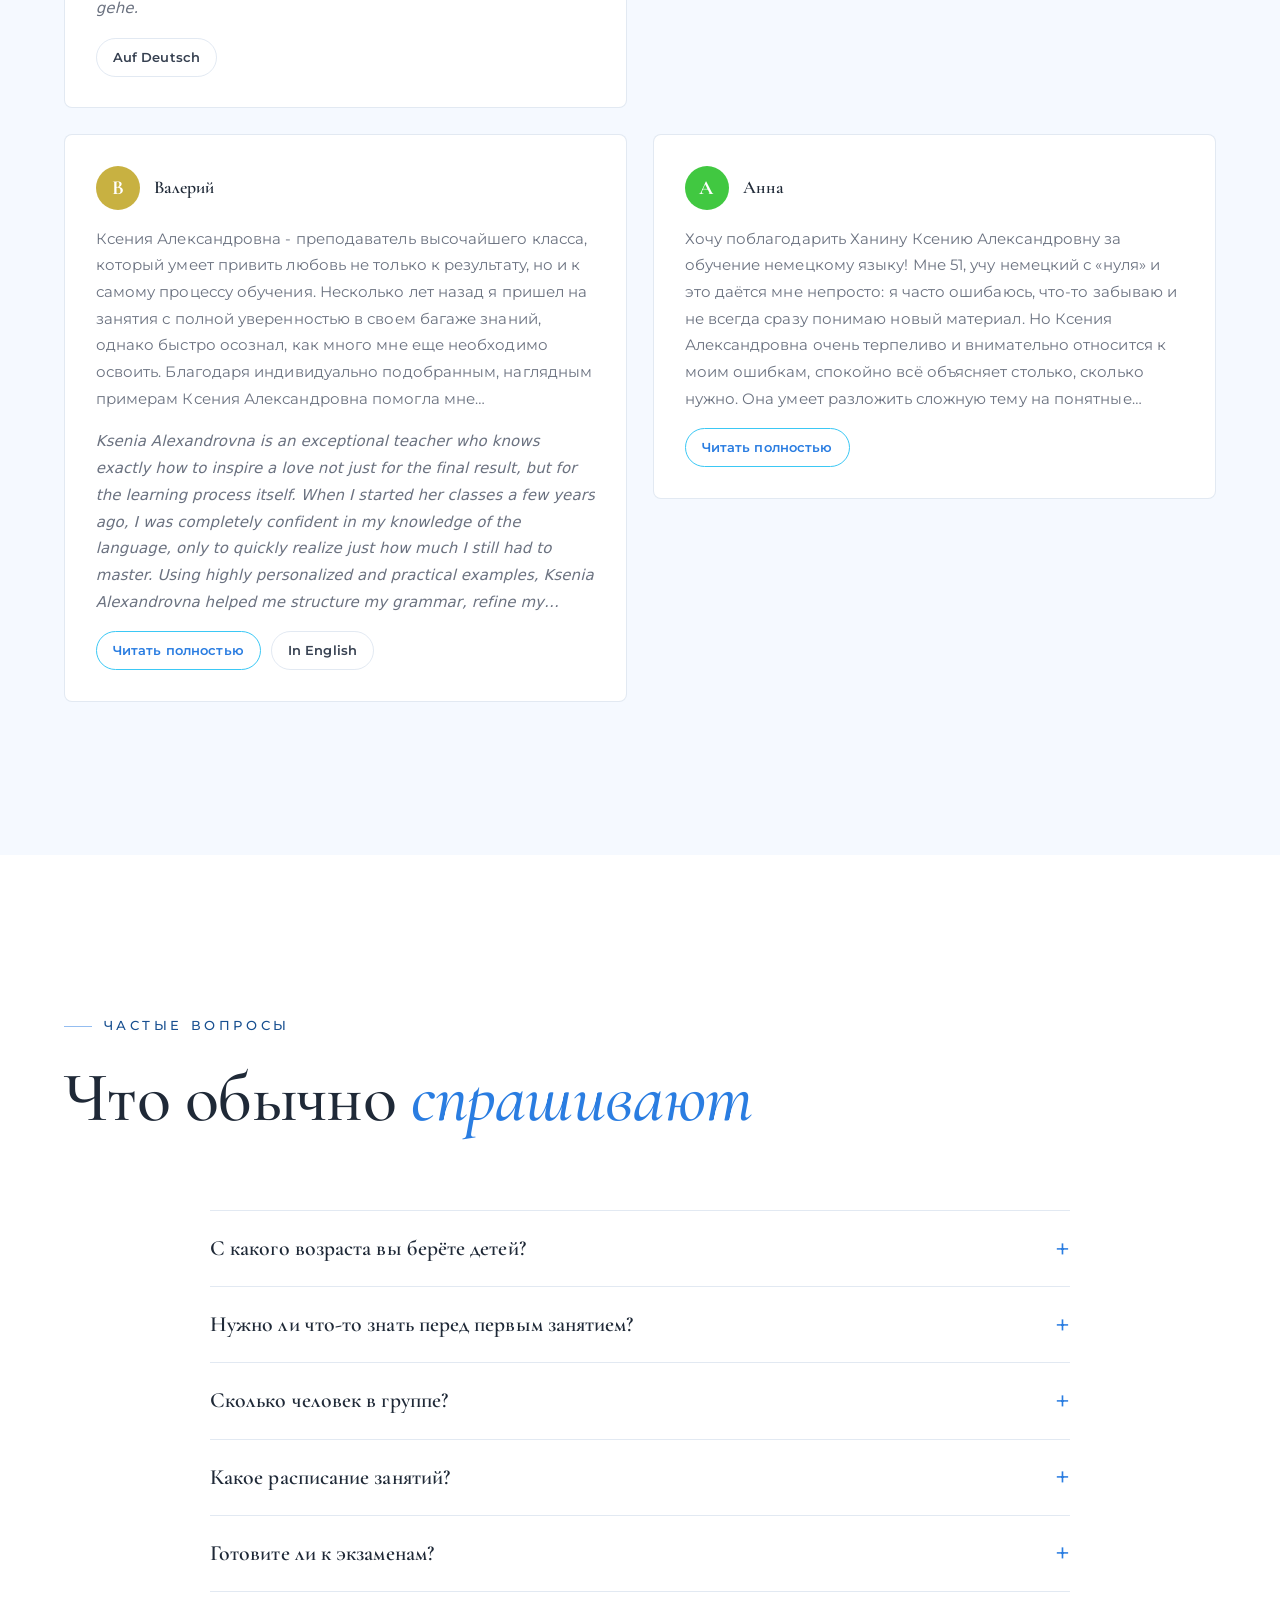
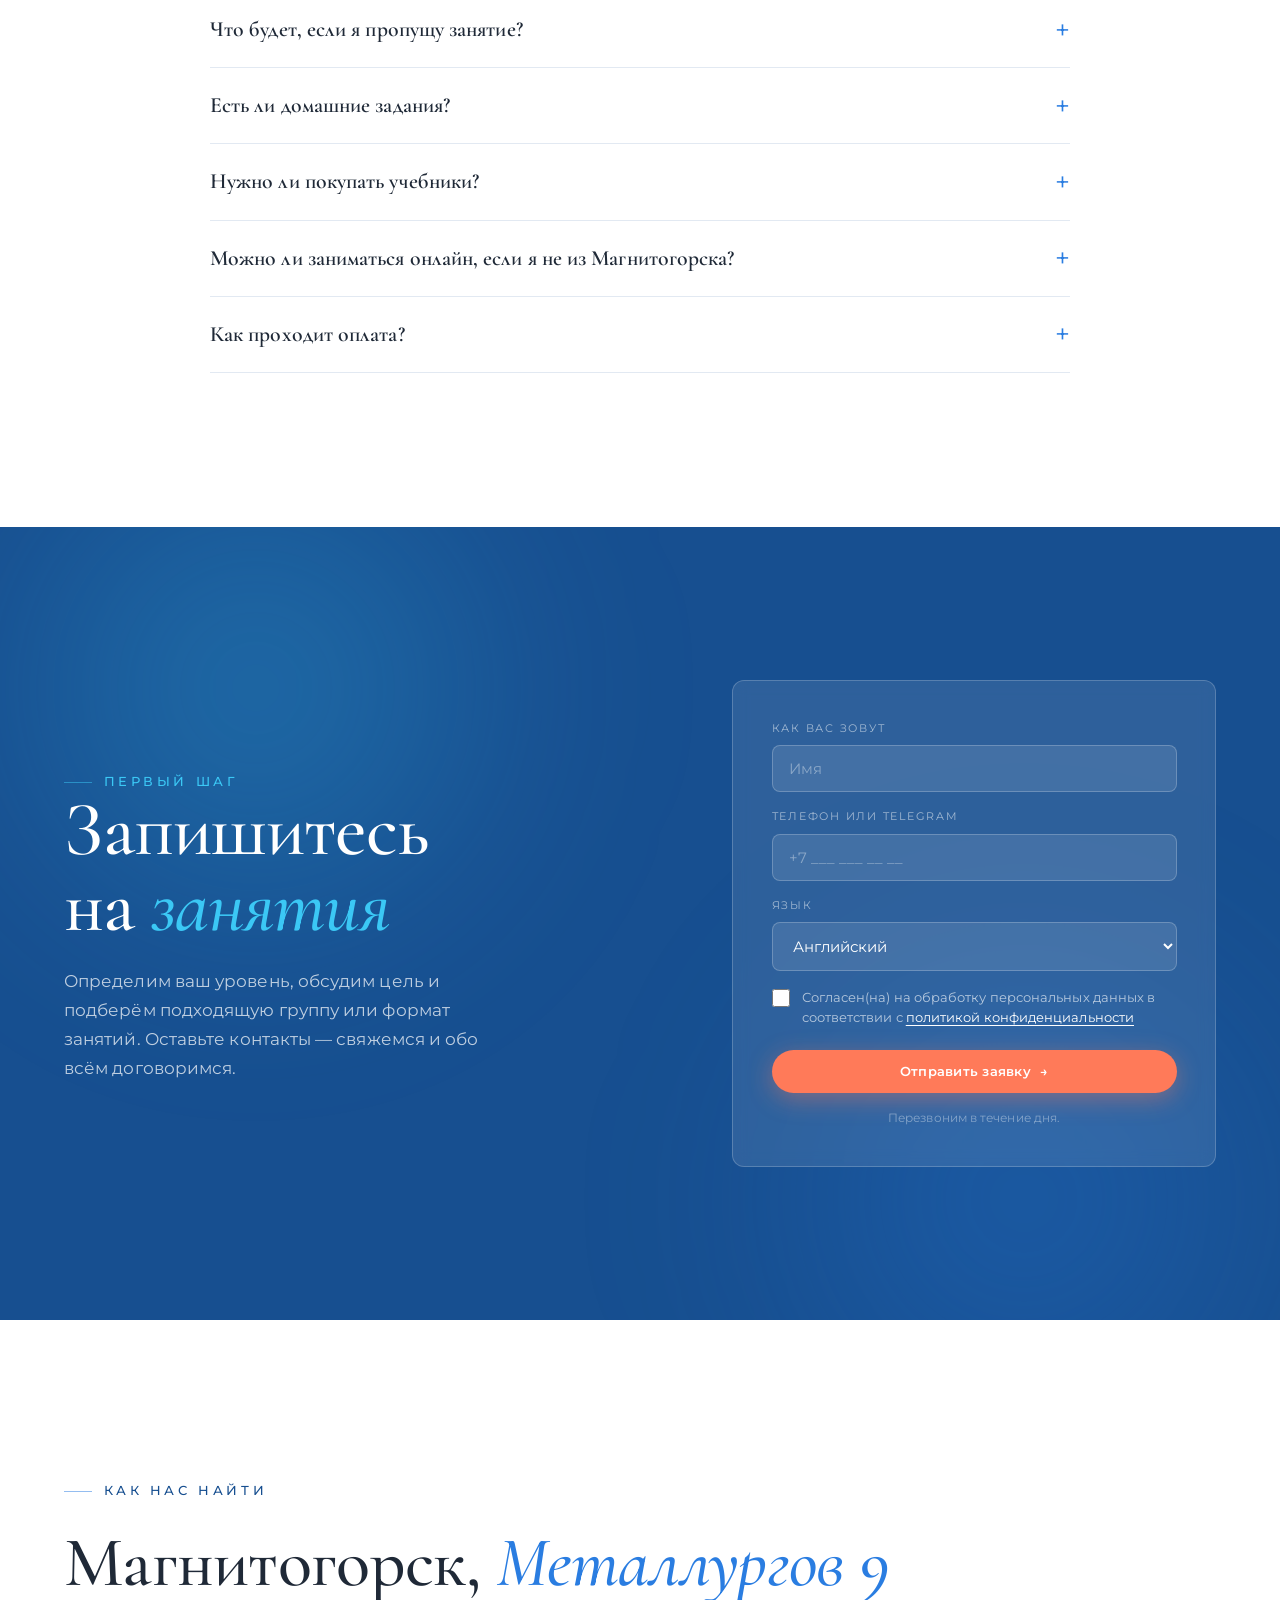
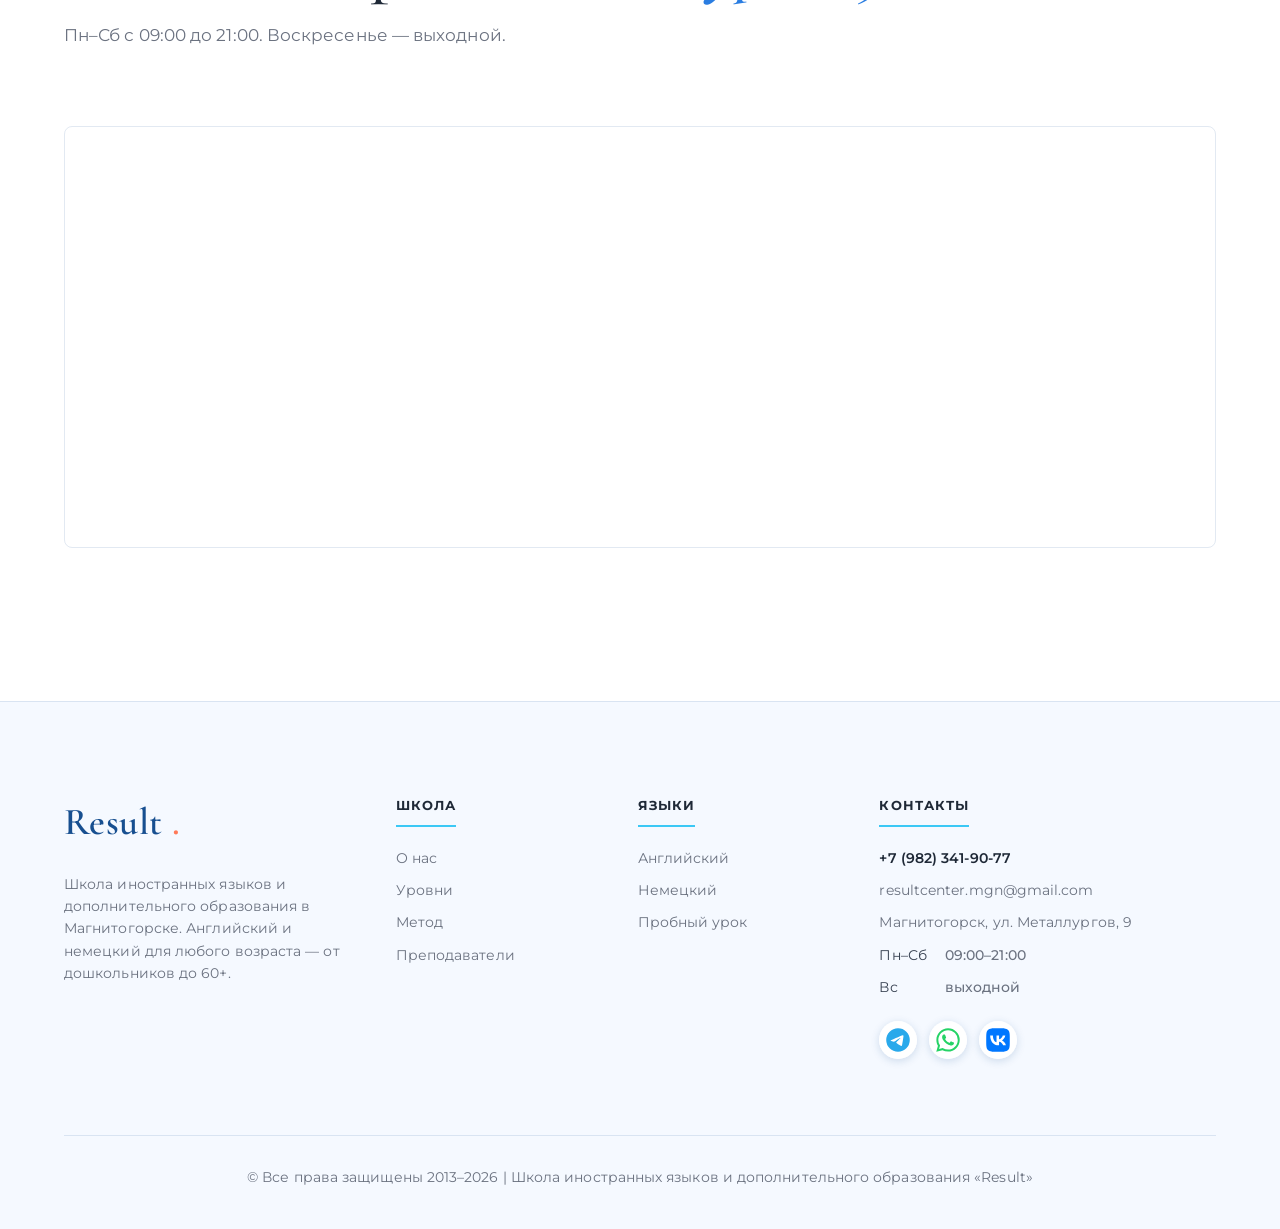
==== commit 54306062: "Restore the reviews as written and drop the older photos Ksenia asked for the five named reviews in " ====
--- a/index.html
+++ b/index.html
@@ -24,7 +24,7 @@
 <link rel="preconnect" href="https://fonts.googleapis.com" />
 <link rel="preconnect" href="https://fonts.gstatic.com" crossorigin />
 <link rel="stylesheet" href="https://fonts.googleapis.com/css2?family=Cormorant+Garamond:ital,wght@0,400;0,500;0,600;0,700;1,400;1,500;1,600&family=Montserrat:wght@300;400;500;600;700;800&display=swap" />
-<link rel="stylesheet" href="styles.css?v=20261025a" />
+<link rel="stylesheet" href="styles.css?v=20261025b" />
 
 <script type="application/ld+json">
 {
@@ -59,6 +59,15 @@
     .reveal, .step { opacity: 1 !important; transform: none !important; }
     .hero-eyebrow, .hero-lead, .hero-cta { opacity: 1 !important; transform: none !important; }
     .hero-title .line > span { transform: none !important; }
+    /* отзывы свёрнуты до семи строк, а разворачивает их скрипт —
+       без него показываем целиком и убираем неработающие кнопки */
+    .review-text {
+      display: block !important;
+      -webkit-line-clamp: unset !important;
+      line-clamp: unset !important;
+      overflow: visible !important;
+    }
+    .review-actions { display: none !important; }
   </style>
 </noscript>
 </head>
@@ -199,7 +208,6 @@
         <span class="eyebrow">Видеоэкскурсия</span>
         <h3 class="tour-title">Пройдитесь по школе <em>за полминуты</em></h3>
         <p>Короткая прогулка по этажам: холл с колоннами, лестница, классы и уголки, где ученики ждут занятие. Со звуком — но его можно выключить.</p>
-        <p class="tour-note">23 секунды · 5 МБ · загрузится только по нажатию</p>
       </div>
     </div>
 
@@ -220,11 +228,6 @@
         </a>
       </li>
       <li class="shot-item reveal">
-        <a class="shot" href="img/school-lobby-2.jpg" data-w="900" data-h="1200" aria-label="Открыть фото: Вестибюль школы с лестницей и детскими рисунками на стене">
-          <img src="img/thumb/school-lobby-2.jpg" alt="Вестибюль школы с лестницей и детскими рисунками на стене" width="570" height="760" loading="lazy" decoding="async" />
-        </a>
-      </li>
-      <li class="shot-item reveal">
         <a class="shot" href="img/school-corridor.jpg" data-w="1050" data-h="1400" aria-label="Открыть фото: Коридор первого этажа с лестницей и кирпичной стеной">
           <img src="img/thumb/school-corridor.jpg" alt="Коридор первого этажа с лестницей и кирпичной стеной" width="570" height="760" loading="lazy" decoding="async" />
         </a>
@@ -255,11 +258,6 @@
         </a>
       </li>
       <li class="shot-item reveal">
-        <a class="shot" href="img/school-class-1.jpg" data-w="900" data-h="1200" aria-label="Открыть фото: Учебный класс с партами и наглядными материалами">
-          <img src="img/thumb/school-class-1.jpg" alt="Учебный класс с партами и наглядными материалами" width="570" height="760" loading="lazy" decoding="async" />
-        </a>
-      </li>
-      <li class="shot-item reveal">
         <a class="shot" href="img/school-class-blinds.jpg" data-w="1050" data-h="1400" aria-label="Открыть фото: Светлый класс с партами и работами учеников на стенах">
           <img src="img/thumb/school-class-blinds.jpg" alt="Светлый класс с партами и работами учеников на стенах" width="570" height="760" loading="lazy" decoding="async" />
         </a>
@@ -267,11 +265,6 @@
       <li class="shot-item reveal">
         <a class="shot" href="img/school-class-board.jpg" data-w="1050" data-h="1400" aria-label="Открыть фото: Класс с маркерной доской и картой мира">
           <img src="img/thumb/school-class-board.jpg" alt="Класс с маркерной доской и картой мира" width="570" height="760" loading="lazy" decoding="async" />
-        </a>
-      </li>
-      <li class="shot-item reveal wide">
-        <a class="shot" href="img/school-class-2.jpg" data-w="1200" data-h="900" aria-label="Открыть фото: Просторный класс с телевизором и доской">
-          <img src="img/thumb/school-class-2.jpg" alt="Просторный класс с телевизором и доской" width="760" height="570" loading="lazy" decoding="async" />
         </a>
       </li>
       <li class="shot-item reveal">
@@ -495,48 +488,94 @@
     <div class="section-head reveal">
       <span class="eyebrow">Говорят ученики</span>
       <h2 class="section-title">Результат — в их <em>словах</em></h2>
-      <p class="section-sub">Наши ученики — от школьников до людей старшего поколения. Они учатся годами и возвращаются снова. Вот что они говорят.</p>
-    </div>
-    <div class="reviews-grid">
-      <article class="review-card reveal">
-        <div class="review-avatar" style="--av-hue: 210">П</div>
-        <div class="review-name">Платон</div>
-        <p class="review-text">Более 5 лет занимался в школе «Результат». Начав с нуля, достиг уровня, который позволил поступить на кафедру лингвистики. Педагоги — мастера своего дела: уроки проходят динамично, знания сразу применяются в жизни.</p>
-      </article>
-      <article class="review-card reveal reveal-d1">
-        <div class="review-avatar" style="--av-hue: 160">Л</div>
-        <div class="review-name">Любовь</div>
-        <p class="review-text">Пришла улучшить оценки, а через несколько лет обрела настоящую любовь к языку. Профессиональные педагоги и дружеская атмосфера. Отдельная благодарность Ксении Александровне за индивидуальный подход!</p>
-      </article>
-      <article class="review-card reveal reveal-d2">
-        <div class="review-avatar" style="--av-hue: 280">А</div>
-        <div class="review-name">Анастасия</div>
-        <p class="review-text">Ксения Александровна привила мне любовь к языкам и вдохновила на профессиональный путь. Сейчас я сама преподаю английский — и опираюсь на те принципы, которые заложила она.</p>
-      </article>
-      <article class="review-card reveal reveal-d3">
-        <div class="review-avatar" style="--av-hue: 30">В</div>
-        <div class="review-name">Виктория</div>
-        <p class="review-text">Занятия проходят интересно, понятно и в комфортной атмосфере. Преподаватели всегда готовы объяснить сложную тему ещё раз. Особенно нравится внимание к разговорной речи — это очень помогает.</p>
-      </article>
-      <article class="review-card reveal">
-        <div class="review-avatar" style="--av-hue: 195">И</div>
-        <div class="review-name">Иван</div>
-        <p class="review-text">Посещаю Result уже 7 лет — с третьего класса. Начал с немецкого, влюбился в язык и изучаю до сих пор. Недавно добавил английский. Самое главное — на каждое занятие иду с удовольствием.</p>
-      </article>
-      <article class="review-card reveal reveal-d1">
-        <div class="review-avatar" style="--av-hue: 340">А</div>
-        <div class="review-name">Ангелина</div>
-        <p class="review-text">Занималась 5 лет и осталась очень довольна! Ксения Александровна отлично подготовила к ОГЭ и ЕГЭ — сдала экзамены уверенно. Очень рекомендую эту школу!</p>
-      </article>
-      <article class="review-card reveal reveal-d2">
-        <div class="review-avatar" style="--av-hue: 50">В</div>
-        <div class="review-name">Валерий</div>
-        <p class="review-text">Ксения Александровна — преподаватель высочайшего класса. Помогла структурировать грамматику, поставила произношение, погрузила в тонкости делового и разговорного языка. Наставница с большой буквы.</p>
-      </article>
-      <article class="review-card reveal reveal-d3">
-        <div class="review-avatar" style="--av-hue: 120">А</div>
-        <div class="review-name">Анна</div>
-        <p class="review-text">Мне 51, учу немецкий с нуля — это непросто. Ксения Александровна очень терпеливо объясняет столько, сколько нужно. Ценю её профессионализм, индивидуальный подход и потрясающее чувство юмора!</p>
+      <p class="section-sub">Отзывы публикуем так, как их написали сами ученики. Трое прислали ещё и версию на языке, который учат, — её можно открыть кнопкой под отзывом.</p>
+    </div>
+    <div class="reviews-grid reveal">
+      <article class="review-card">
+        <div class="review-head">
+          <div class="review-avatar" style="--av-hue: 210" aria-hidden="true">П</div>
+          <div class="review-name">Платон</div>
+        </div>
+        <p class="review-text">Более 5 лет я был учеником школы "Результат". Начиная учить язык с самого нуля, я смог добиться определенных успехов, благодаря работе учителей, их стараниям. Сейчас я учусь в университете, на кафедре лингвистики и могу с уверенностью заявить, что для людей, желающих выучить иностранный язык, школа Результат лучший выбор как в нашем городе, так и за его пределами. Педагоги здесь - мастера своего дела: они не только отлично владеют методиками преподавания, но и по-настоящему болеют за успехи учеников. Уроки проходят динамично, без рутины - каждый раз узнаёшь что-то новое и интересное. Главное - школа действительно делает упор на реальный результат. Это подтверждает опыт нашей группы, в которой все ребята показали отличные результаты на экзаменах. Особенно ценно то, что знания, которые здесь дают, не остаются «на бумаге» — их можно сразу применять в жизни. По моему мнению, все вышеперечисленное показывает уровень школы и качество образования, которое она дает!</p>
+        <p class="review-text review-alt" lang="en" hidden>I have been a student of The Result for 5 years and I can say that this school seems to be the best in our region. Teachers are really professional here. They want to teach people and they can do it. Moreover, they always can help their students. The atmosphere is friendly. You can not only study but also make friends here. The process of education is not boring at all! This school is aimed at the results. Every single person in my group has got a really high score in their exams. And the last but not least, everybody gets real and useful knowledge here. To conclude, if you want to learn a foreign language, you should become a part of The Result!</p>
+        <div class="review-actions">
+        <button type="button" class="review-more" hidden>Читать полностью</button>
+        <button type="button" class="review-lang" data-alt="In English" data-ru="По-русски">In English</button>
+        </div>
+      </article>
+      <article class="review-card">
+        <div class="review-head">
+          <div class="review-avatar" style="--av-hue: 160" aria-hidden="true">Л</div>
+          <div class="review-name">Любовь</div>
+        </div>
+        <p class="review-text">Пришла в «Результат», чтобы улучшить оценки в школе, а через несколько лет обрела любовь к языку и отлично сдала экзамены. Профессиональные педагоги и дружеская атмосфера настраивают на интересный и результативный учебный процесс. Отдельная благодарность Ханиной Ксении Александровне за любовь к своему делу и индивидуальный подход к каждому ученику! Рекомендую всем, кто любит языки и хочет углубиться в их изучение.</p>
+        <div class="review-actions">
+        <button type="button" class="review-more" hidden>Читать полностью</button>
+        </div>
+      </article>
+      <article class="review-card">
+        <div class="review-head">
+          <div class="review-avatar" style="--av-hue: 280" aria-hidden="true">А</div>
+          <div class="review-name">Анастасия</div>
+        </div>
+        <p class="review-text">Хотелось бы оставить положительный отзыв о языковой школе «Результат». На протяжении нескольких лет я занималась английским и немецким языками с Ксенией Александровной. Это преподавательница, которая привила мне любовь к языкам и показала, что их изучение может быть очень увлекательным. Ксения Александровна во многом вдохновила меня и, в частности, повлияла на выбор моего профессионального пути. Сейчас я сама являюсь преподавателем английского языка и во многом опираюсь на те принципы обучения, которые мне привила Ксения Александровна. В «Результате» было очень много разговорной практики, ясного разбора грамматики и введения новой лексики. Я благодарна школе и преподавателю за знания и опыт, которые регулярно применяю на практике!</p>
+        <div class="review-actions">
+        <button type="button" class="review-more" hidden>Читать полностью</button>
+        </div>
+      </article>
+      <article class="review-card">
+        <div class="review-head">
+          <div class="review-avatar" style="--av-hue: 30" aria-hidden="true">В</div>
+          <div class="review-name">Виктория</div>
+        </div>
+        <p class="review-text">Хочу поделиться своим впечатлением о школе иностранных языков «Результат». Мне очень понравилось обучение: занятия проходят интересно, понятно и в комфортной атмосфере. Преподаватели внимательные, доброжелательные и всегда готовы объяснить сложные темы ещё раз. Особенно понравилось, что на занятиях уделяется внимание не только грамматике, но и разговорной речи, что помогает чувствовать себя увереннее при общении на иностранном языке. Спасибо школе и преподавателям за профессионализм, поддержку и приятную атмосферу! Обязательно буду рекомендовать эту школу своим друзьям и знакомым.</p>
+        <div class="review-actions">
+        <button type="button" class="review-more" hidden>Читать полностью</button>
+        </div>
+      </article>
+      <article class="review-card">
+        <div class="review-head">
+          <div class="review-avatar" style="--av-hue: 195" aria-hidden="true">И</div>
+          <div class="review-name">Иван</div>
+        </div>
+        <p class="review-text">Я посещаю Результат уже 7 лет, с третьего класса. Сначала начал заниматься там немецким языком, просто чтобы повысить успеваемость в школе. Но уже скоро я полюбил язык и изучаю до сих пор. Недавно добавил английский и очень доволен. Самое главное, что на каждое занятие я иду с удовольствием.</p>
+        <p class="review-text review-alt" lang="de" hidden>Ich besuche Result schon seit 7 Jahren, seit der dritten Klasse. Zuerst habe ich angefangen, dort Deutsch zu lernen, nur um die Noten in der Schule höher zu machen. Aber schon bald habe ich mich in die Sprache verliebt und praktiziere sie noch. Kürzlich habe ich angefangen, auch Englisch zu üben, und bin sehr zufrieden. Das Wichtigste ist, dass ich zu jeder Stunde gerne gehe.</p>
+        <div class="review-actions">
+        <button type="button" class="review-more" hidden>Читать полностью</button>
+        <button type="button" class="review-lang" data-alt="Auf Deutsch" data-ru="По-русски">Auf Deutsch</button>
+        </div>
+      </article>
+      <article class="review-card">
+        <div class="review-head">
+          <div class="review-avatar" style="--av-hue: 340" aria-hidden="true">А</div>
+          <div class="review-name">Ангелина</div>
+        </div>
+        <p class="review-text">Занималась в этой школе 5 лет и осталась очень довольна! Отдельное спасибо Ксении Александровне за интересные занятия, поддержку и качественную подготовку к ОГЭ и ЕГЭ. Занятия помогли мне хорошо подготовиться и уверенно сдать экзамены. Очень рекомендую эту школу!</p>
+        <div class="review-actions">
+        <button type="button" class="review-more" hidden>Читать полностью</button>
+        </div>
+      </article>
+      <article class="review-card">
+        <div class="review-head">
+          <div class="review-avatar" style="--av-hue: 50" aria-hidden="true">В</div>
+          <div class="review-name">Валерий</div>
+        </div>
+        <p class="review-text">Ксения Александровна - преподаватель высочайшего класса, который умеет привить любовь не только к результату, но и к самому процессу обучения. Несколько лет назад я пришел на занятия с полной уверенностью в своем багаже знаний, однако быстро осознал, как много мне еще необходимо освоить. Благодаря индивидуально подобранным, наглядным примерам Ксения Александровна помогла мне структурировать грамматику, поставила правильное произношение, погрузила в тонкости межкультурной коммуникации и наглядно показала разницу между деловым и разговорным языком. Ксения Александровна - Наставница с большой буквы. Основу ее работы составляют искренняя чуткость, внимание к каждому студенту и стремление добиться глубокого понимания материала. Мне невероятно повезло обучаться именно у нее.</p>
+        <p class="review-text review-alt" lang="en" hidden>Ksenia Alexandrovna is an exceptional teacher who knows exactly how to inspire a love not just for the final result, but for the learning process itself. When I started her classes a few years ago, I was completely confident in my knowledge of the language, only to quickly realize just how much I still had to master. Using highly personalized and practical examples, Ksenia Alexandrovna helped me structure my grammar, refine my pronunciation, and dive into the nuances of cross-cultural communication, all while clearly demonstrating the difference between formal and informal English. Ksenia Alexandrovna is a Mentor in every sense of the word. Her approach is rooted in genuine empathy, individual attention to every student, and a strong commitment to ensuring a profound understanding of the material. I feel incredibly fortunate to have learnt from her.</p>
+        <div class="review-actions">
+        <button type="button" class="review-more" hidden>Читать полностью</button>
+        <button type="button" class="review-lang" data-alt="In English" data-ru="По-русски">In English</button>
+        </div>
+      </article>
+      <article class="review-card">
+        <div class="review-head">
+          <div class="review-avatar" style="--av-hue: 120" aria-hidden="true">А</div>
+          <div class="review-name">Анна</div>
+        </div>
+        <p class="review-text">Хочу поблагодарить Ханину Ксению Александровну за обучение немецкому языку! Мне 51, учу немецкий с «нуля» и это даётся мне непросто: я часто ошибаюсь, что-то забываю и не всегда сразу понимаю новый материал. Но Ксения Александровна очень терпеливо и внимательно относится к моим ошибкам, спокойно всё объясняет столько, сколько нужно. Она умеет разложить сложную тему на понятные кусочки и подать так, что даже самые трудные правила перестают казаться непреодолимыми. Особенно ценю её профессионализм, индивидуальный подход и потрясающее чувство юмора: оно здорово помогает преодолевать трудности в изучении языка. Отдельно хочется отметить саму школу: очень красивое, уютное и атмосферное место, куда приятно приходить на занятия. Спасибо, Ксения Александровна, за Ваше терпение, внимательность и поддержку! Благодаря Вам хочется продолжать учить немецкий и двигаться дальше, даже когда бывает сложно.</p>
+        <div class="review-actions">
+        <button type="button" class="review-more" hidden>Читать полностью</button>
+        </div>
       </article>
     </div>
   </div>
@@ -763,6 +802,6 @@
   </div>
 </div>
 
-<script src="script.js?v=20261025a"></script>
+<script src="script.js?v=20261025b"></script>
 </body>
 </html>
--- a/styles.css
+++ b/styles.css
@@ -711,12 +711,6 @@
 }
 .tour-title em { font-style: italic; color: var(--blue-600); }
 .tour-text p { font-size: 15px; line-height: 1.75; color: var(--gray-500); max-width: 52ch; }
-.tour-note {
-  margin-top: 14px;
-  font-size: 13px;
-  color: var(--gray-700);
-  font-variant-numeric: tabular-nums;
-}
 
 @media (max-width: 760px) {
   .tour { grid-template-columns: 1fr; justify-items: center; text-align: center; }
@@ -877,28 +871,32 @@
   .shot:hover img,
   .shot:focus-visible img { transform: none; }
 }
+
 /* ============================================================
    ОТЗЫВЫ
    ============================================================ */
 .reviews { background: var(--blue-50); border-top: 1px solid var(--line); }
 .reviews-grid {
   display: grid;
-  grid-template-columns: repeat(4, 1fr);
-  gap: clamp(16px, 2vw, 24px);
+  grid-template-columns: repeat(2, 1fr);
+  align-items: start;           /* карточки разной длины не растягиваются */
+  gap: clamp(16px, 2vw, 26px);
 }
 .review-card {
   background: var(--white);
   border: 1.5px solid var(--line);
   border-radius: var(--radius);
-  padding: clamp(22px, 2.4vw, 32px);
-  display: flex; flex-direction: column; gap: 14px;
-  transition: transform 0.4s var(--ease-out), border-color 0.4s, box-shadow 0.4s;
+  padding: clamp(22px, 2.4vw, 34px);
+  display: flex;
+  flex-direction: column;
+  gap: 16px;
+  transition: border-color 0.4s, box-shadow 0.4s;
 }
 .review-card:hover {
-  transform: translateY(-5px);
   border-color: var(--blue-400);
   box-shadow: 0 12px 36px rgba(23, 79, 144, 0.10);
 }
+.review-head { display: flex; align-items: center; gap: 14px; }
 .review-avatar {
   width: 44px; height: 44px; border-radius: 50%;
   display: flex; align-items: center; justify-content: center;
@@ -909,13 +907,63 @@
 }
 .review-name {
   font-family: var(--display); font-weight: 600;
-  font-size: clamp(17px, 1.4vw, 22px); color: var(--gray-900);
-}
-.review-text { font-size: 14px; line-height: 1.75; color: var(--gray-500); flex: 1; }
-
-@media (max-width: 1080px) { .reviews-grid { grid-template-columns: repeat(2, 1fr); } }
-@media (max-width: 560px) { .reviews-grid { grid-template-columns: 1fr; } }
-
+  font-size: clamp(18px, 1.4vw, 22px); color: var(--gray-900);
+}
+.review-text {
+  font-size: 15px;
+  line-height: 1.78;
+  color: var(--gray-500);
+  margin: 0;
+  /* длинные отзывы сворачиваем до семи строк, полный текст — по кнопке */
+  display: -webkit-box;
+  -webkit-box-orient: vertical;
+  -webkit-line-clamp: 7;
+  line-clamp: 7;
+  overflow: hidden;
+}
+.review-card.open .review-text {
+  display: block;
+  -webkit-line-clamp: unset;
+  line-clamp: unset;
+  overflow: visible;
+}
+.review-alt { font-style: italic; }
+
+.review-actions { display: flex; flex-wrap: wrap; gap: 10px; margin-top: auto; }
+.review-more,
+.review-lang {
+  font: inherit;
+  font-size: 13px;
+  font-weight: 600;
+  letter-spacing: 0.01em;
+  padding: 8px 16px;
+  border-radius: 999px;
+  cursor: pointer;
+  transition: background 0.25s var(--ease-out), color 0.25s var(--ease-out),
+              border-color 0.25s var(--ease-out), transform 0.15s var(--ease-out);
+}
+.review-more {
+  border: 1.5px solid var(--blue-400);
+  background: transparent;
+  color: var(--blue-600);
+}
+.review-more:hover { background: var(--blue-600); border-color: var(--blue-600); color: var(--white); }
+.review-lang {
+  border: 1.5px solid var(--line);
+  background: transparent;
+  color: var(--gray-700);
+}
+.review-lang:hover { border-color: var(--blue-400); color: var(--blue-600); }
+.review-more:active, .review-lang:active { transform: scale(0.96); }
+
+@media (max-width: 760px) {
+  .reviews-grid { grid-template-columns: 1fr; }
+}
+
+@media (prefers-reduced-motion: reduce) {
+  .review-card, .review-more, .review-lang { transition: none; }
+  .review-more:active, .review-lang:active { transform: none; }
+}
 /* ============================================================
    CTA / КОНТАКТ   (тёмный блок для контраста)
    ============================================================ */
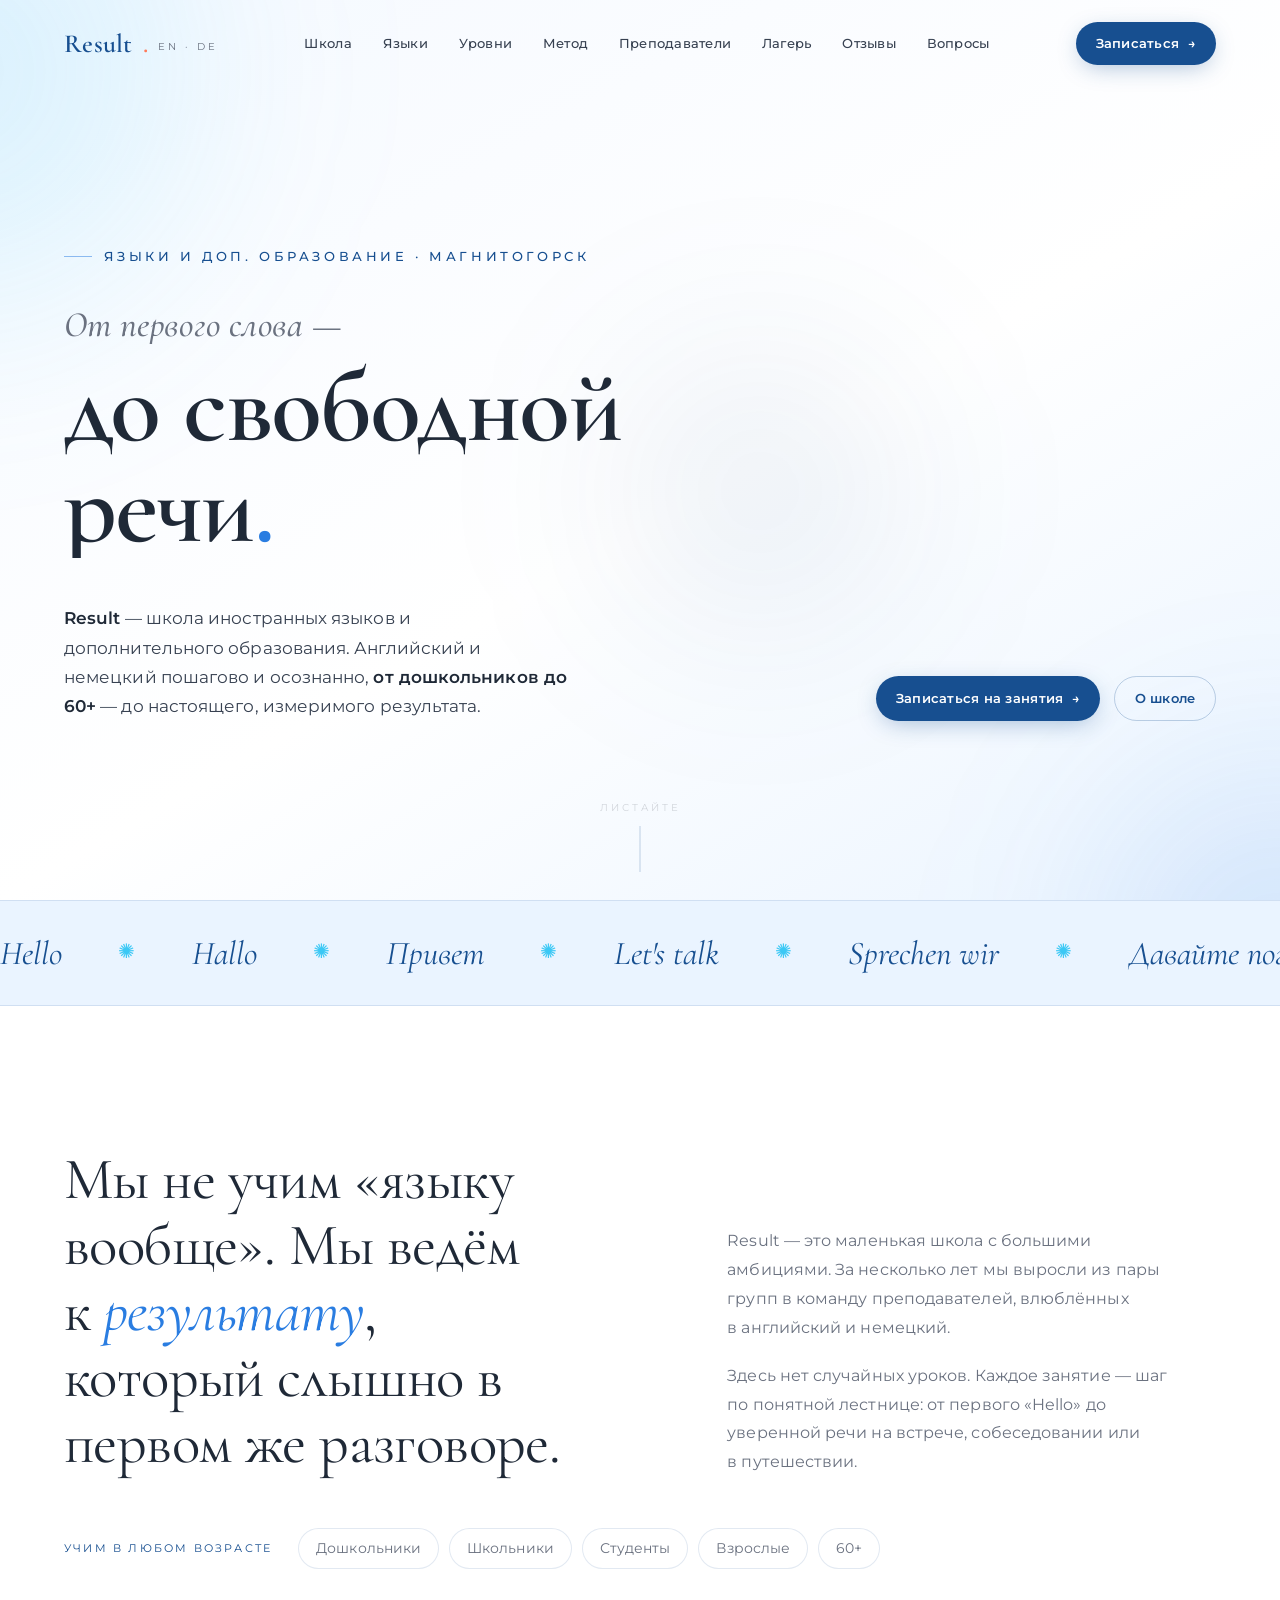
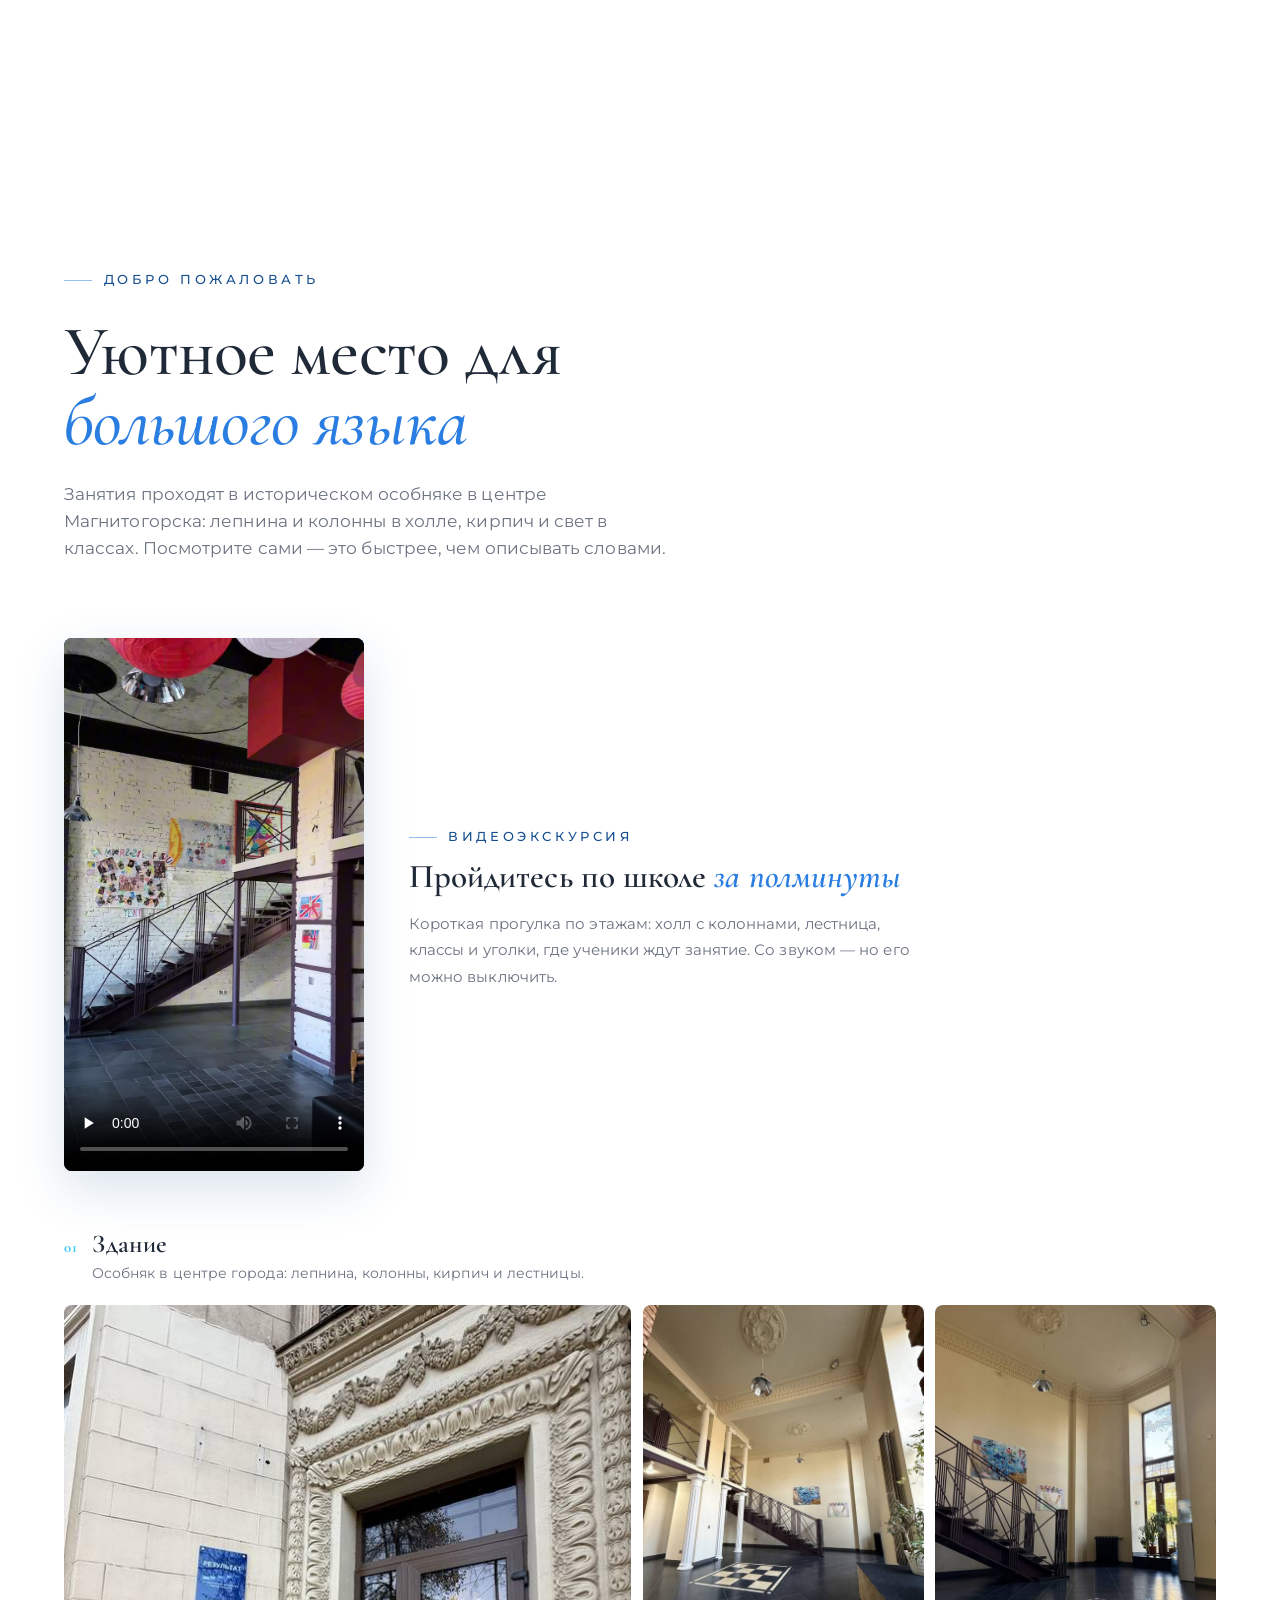
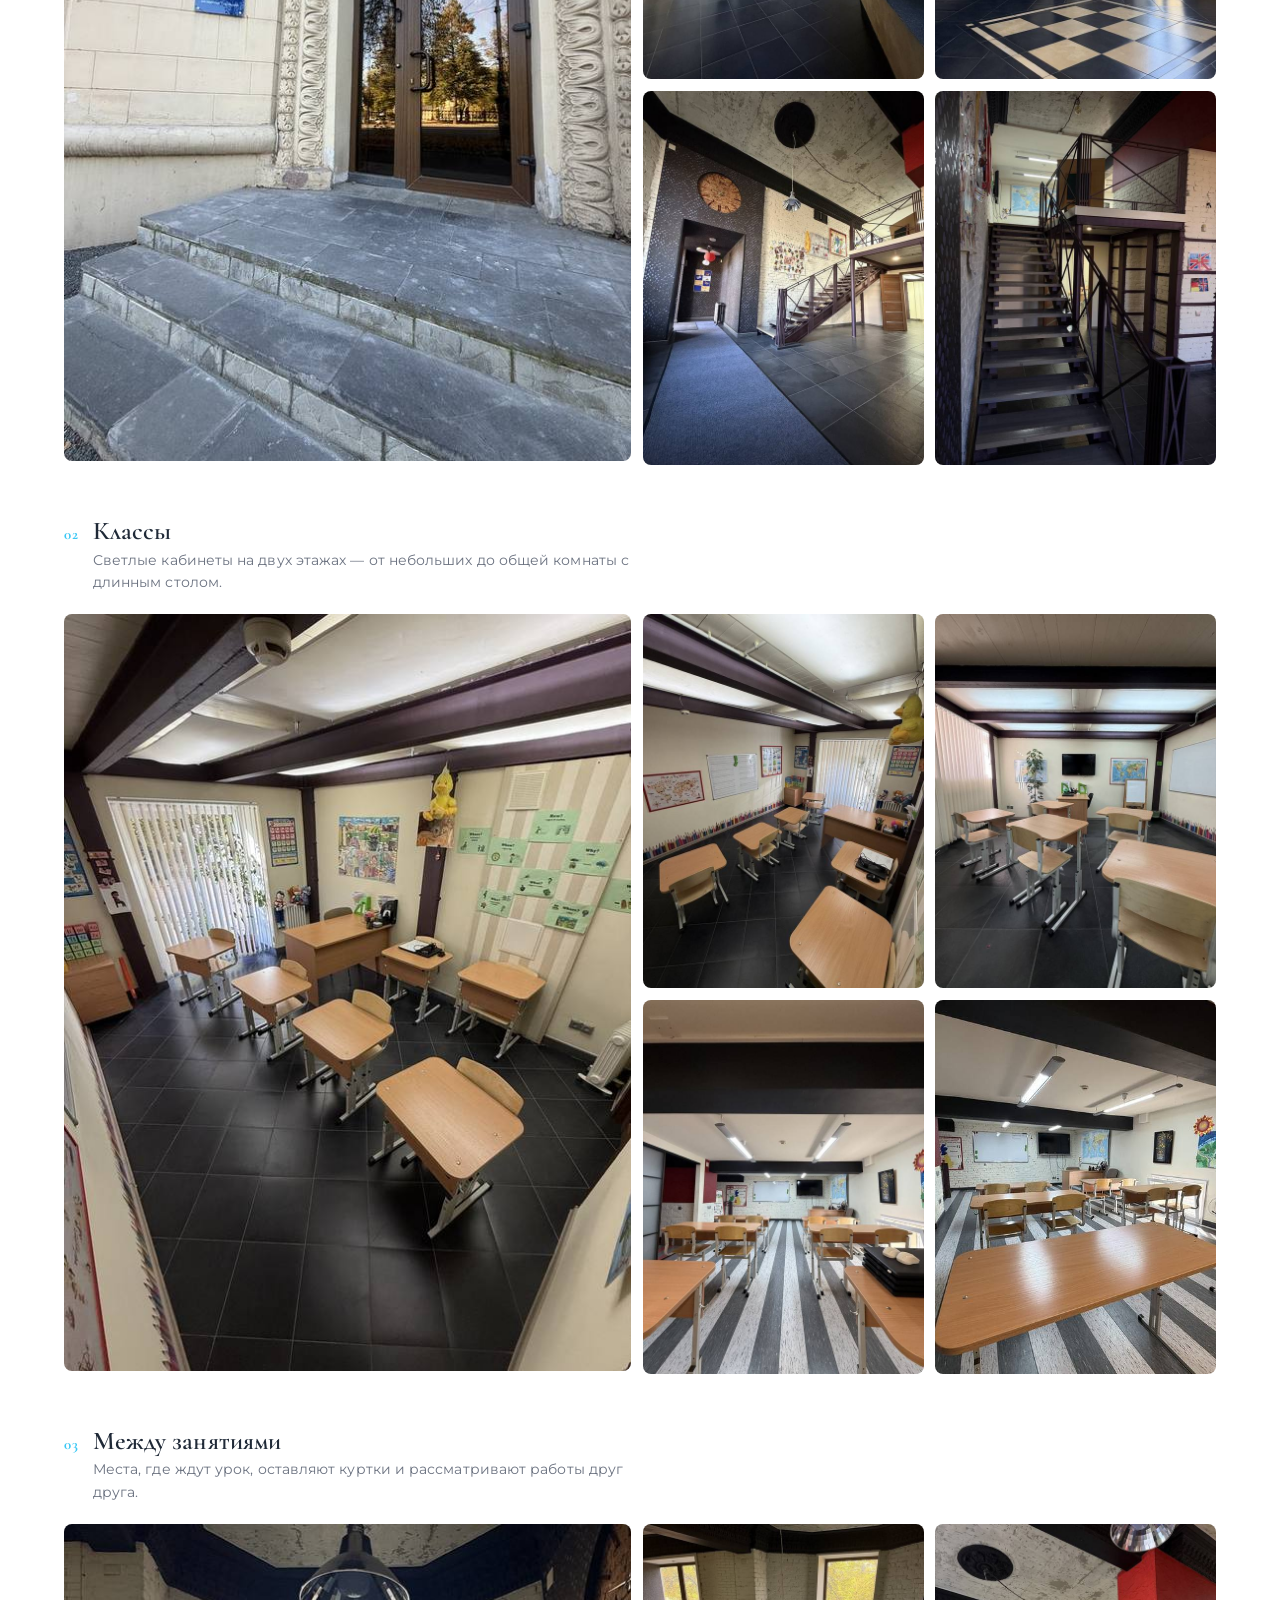
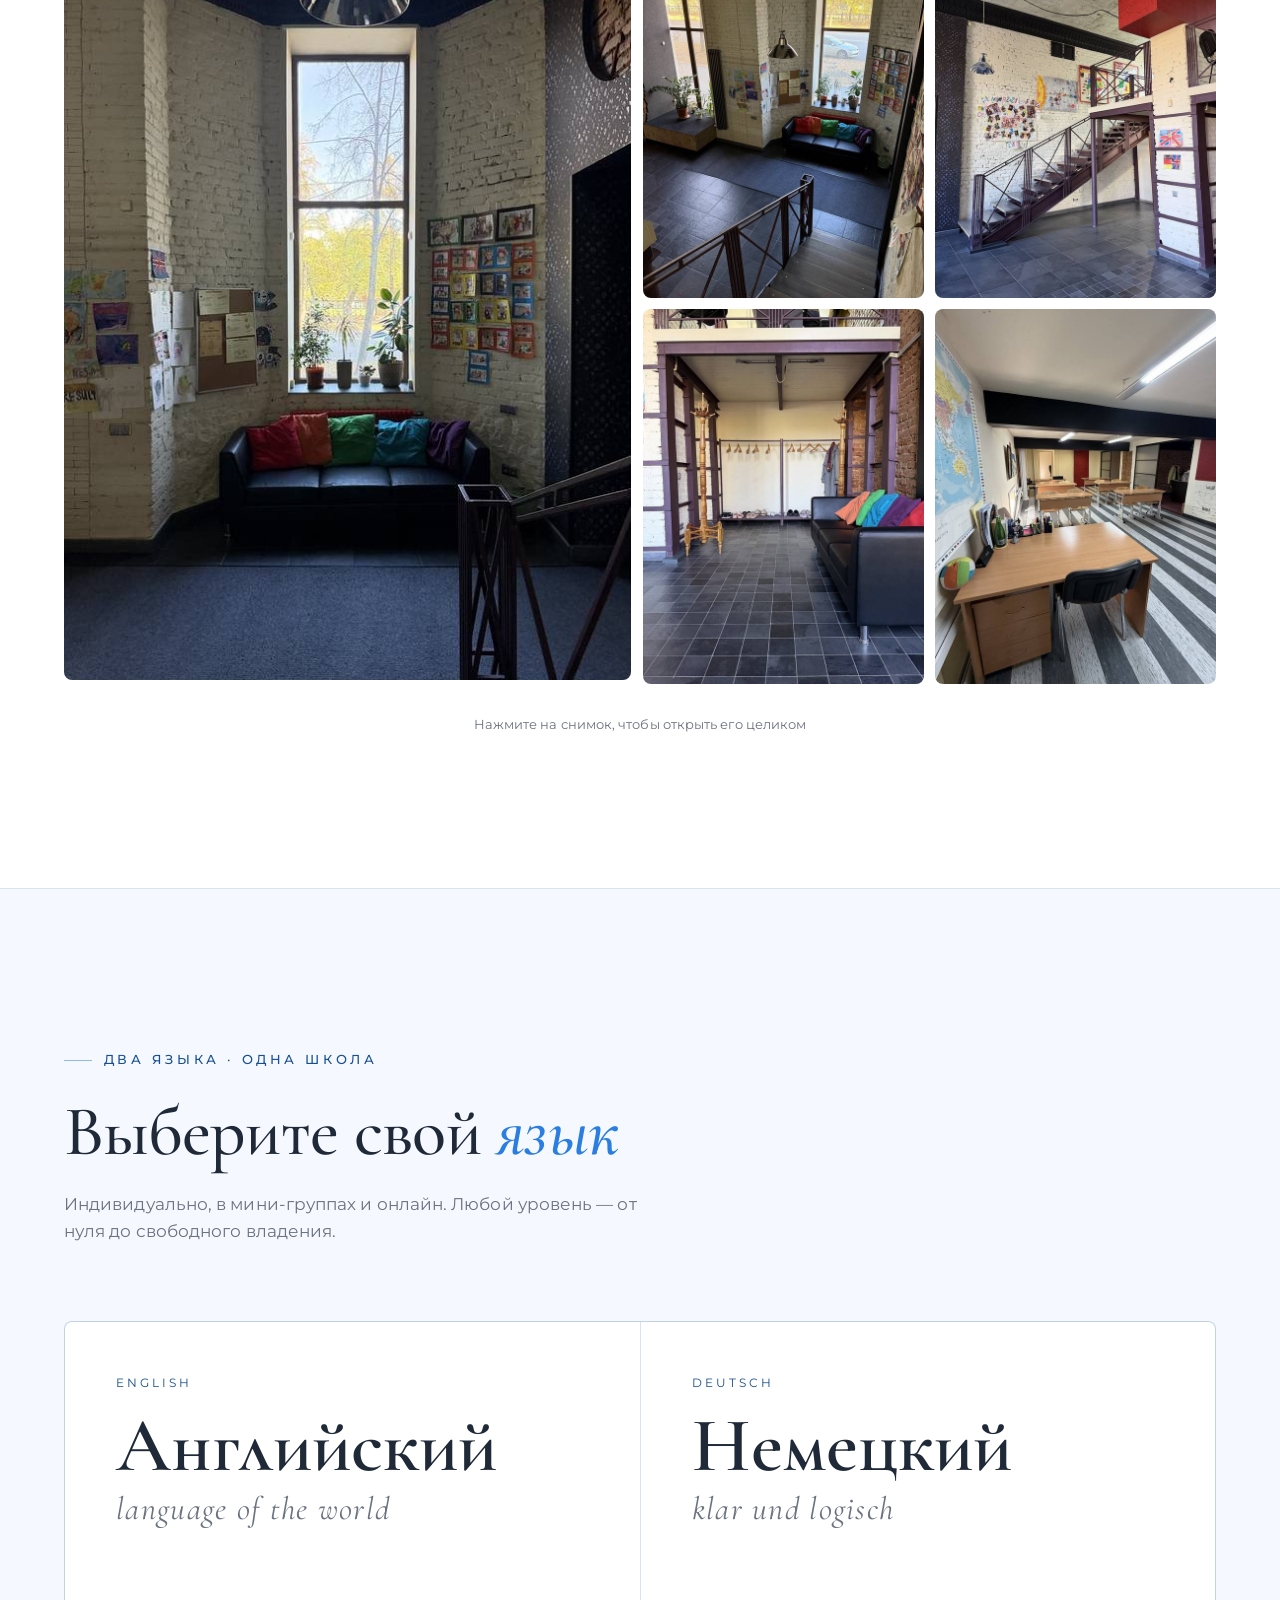
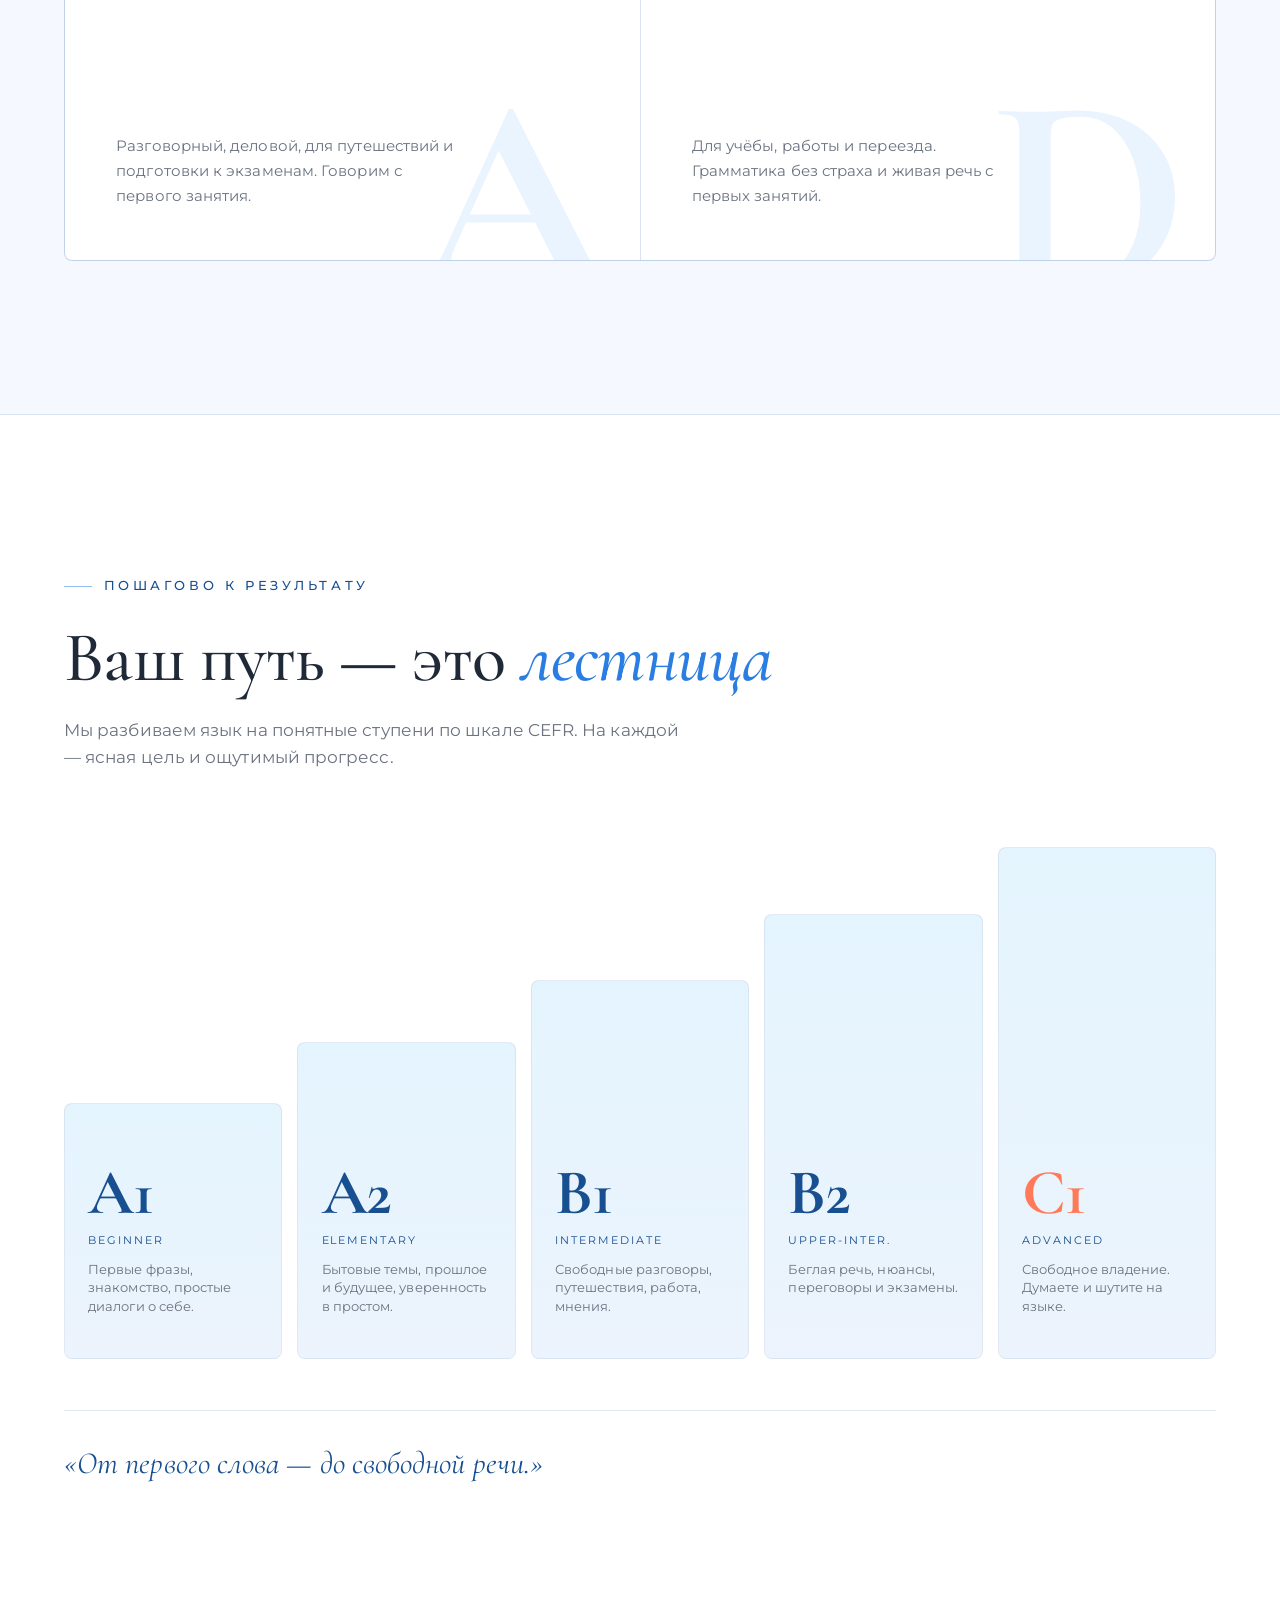
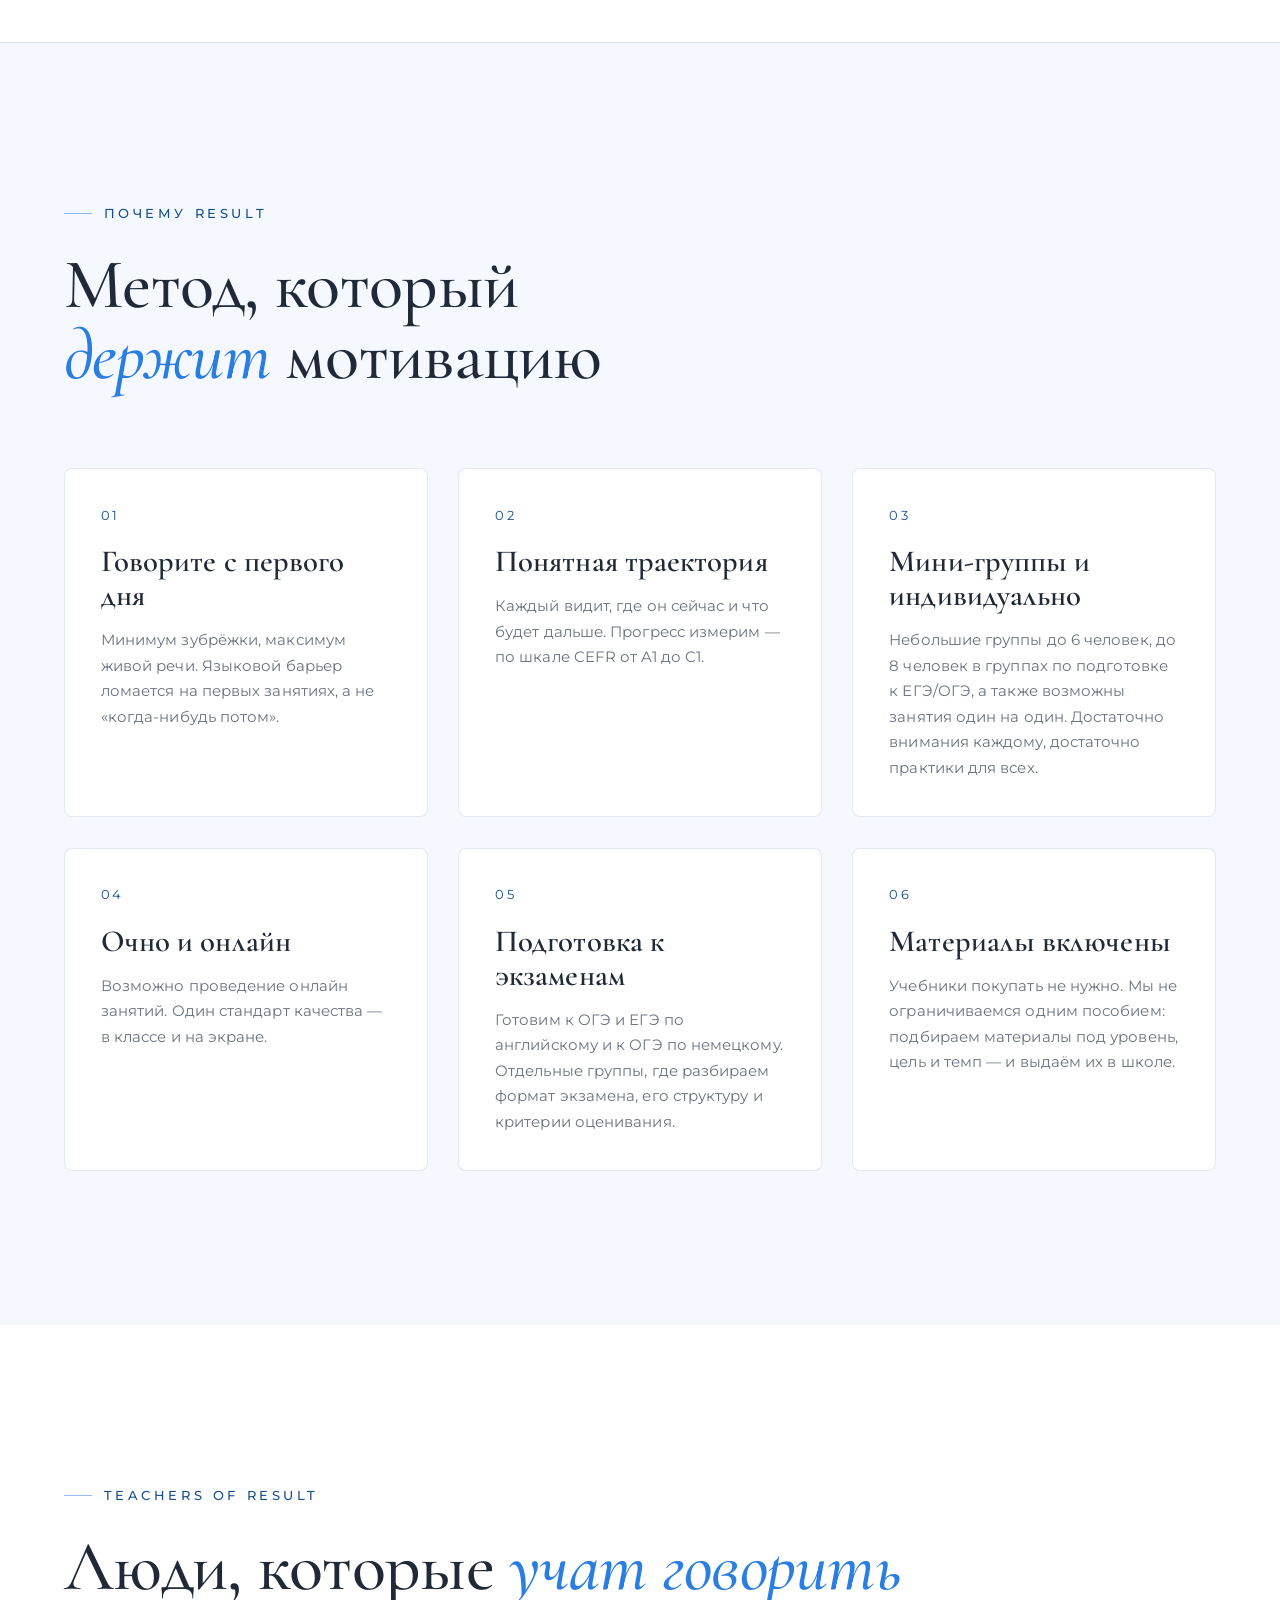
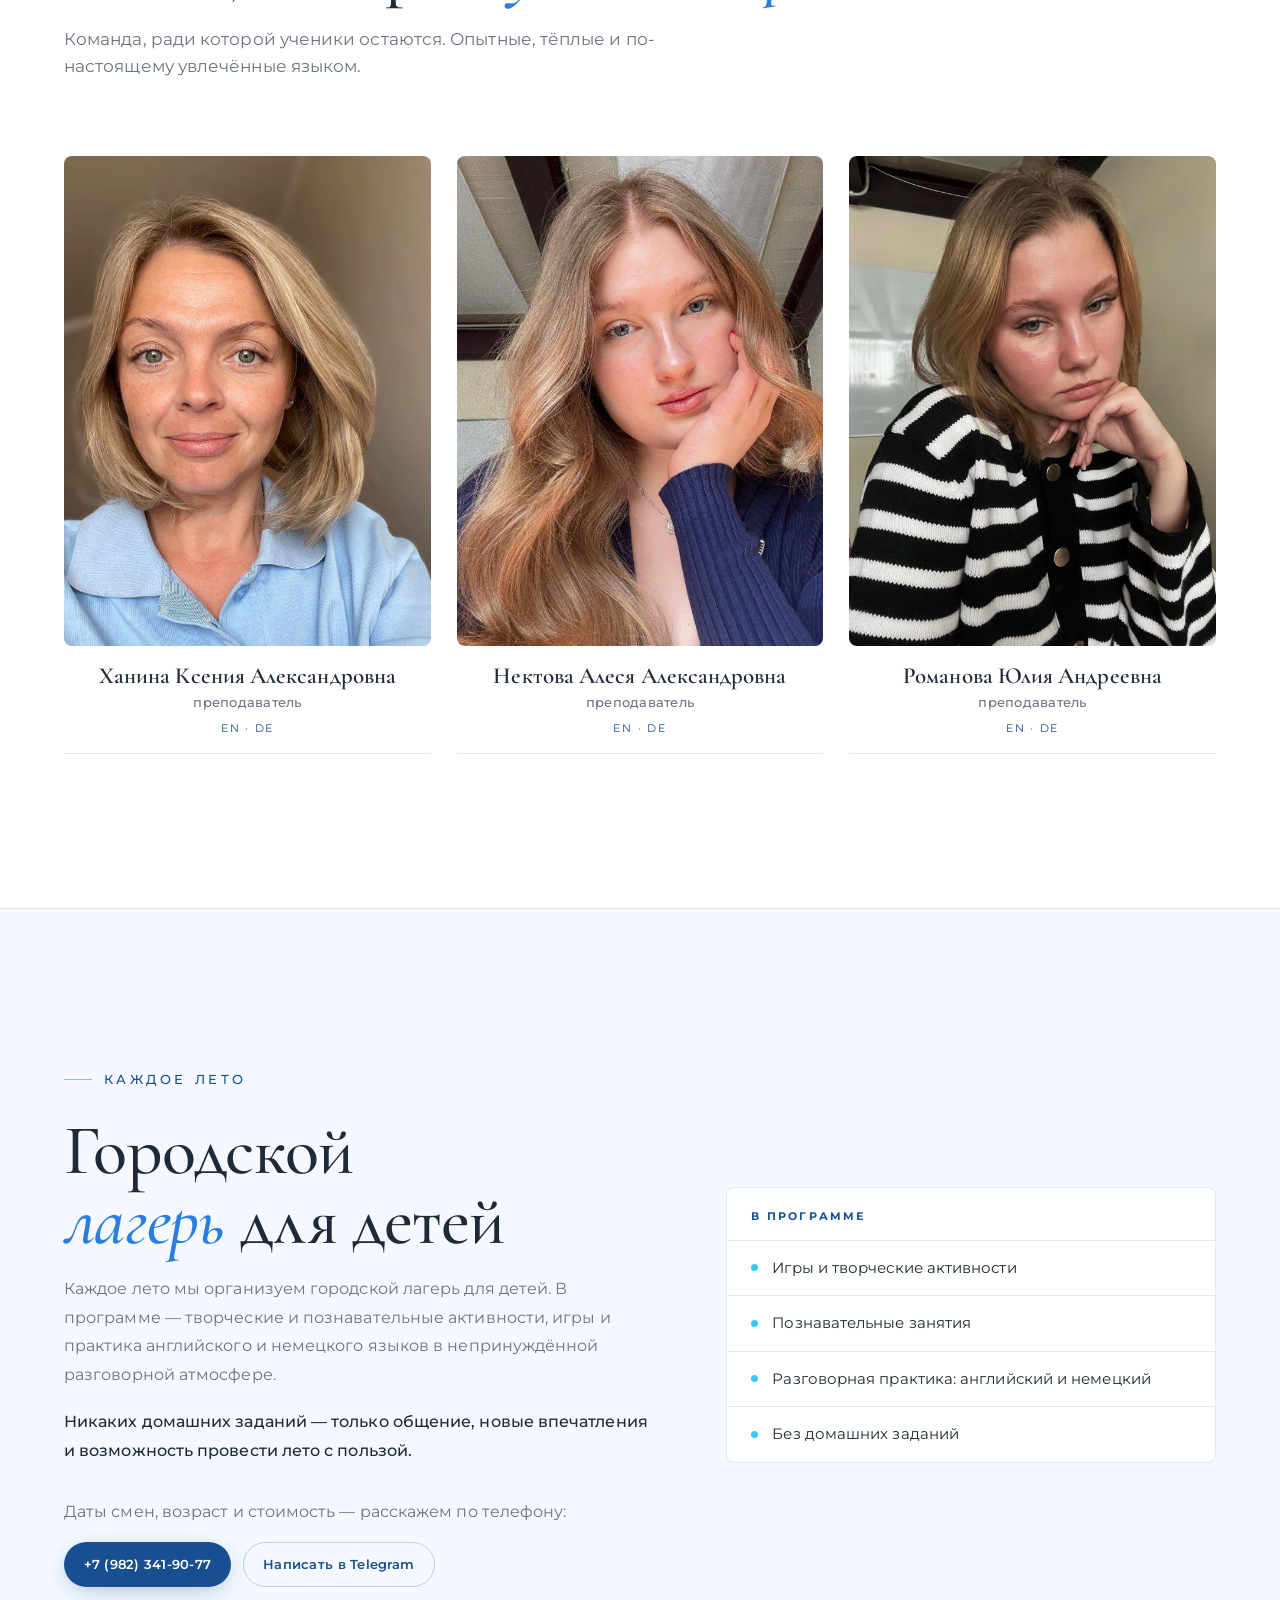
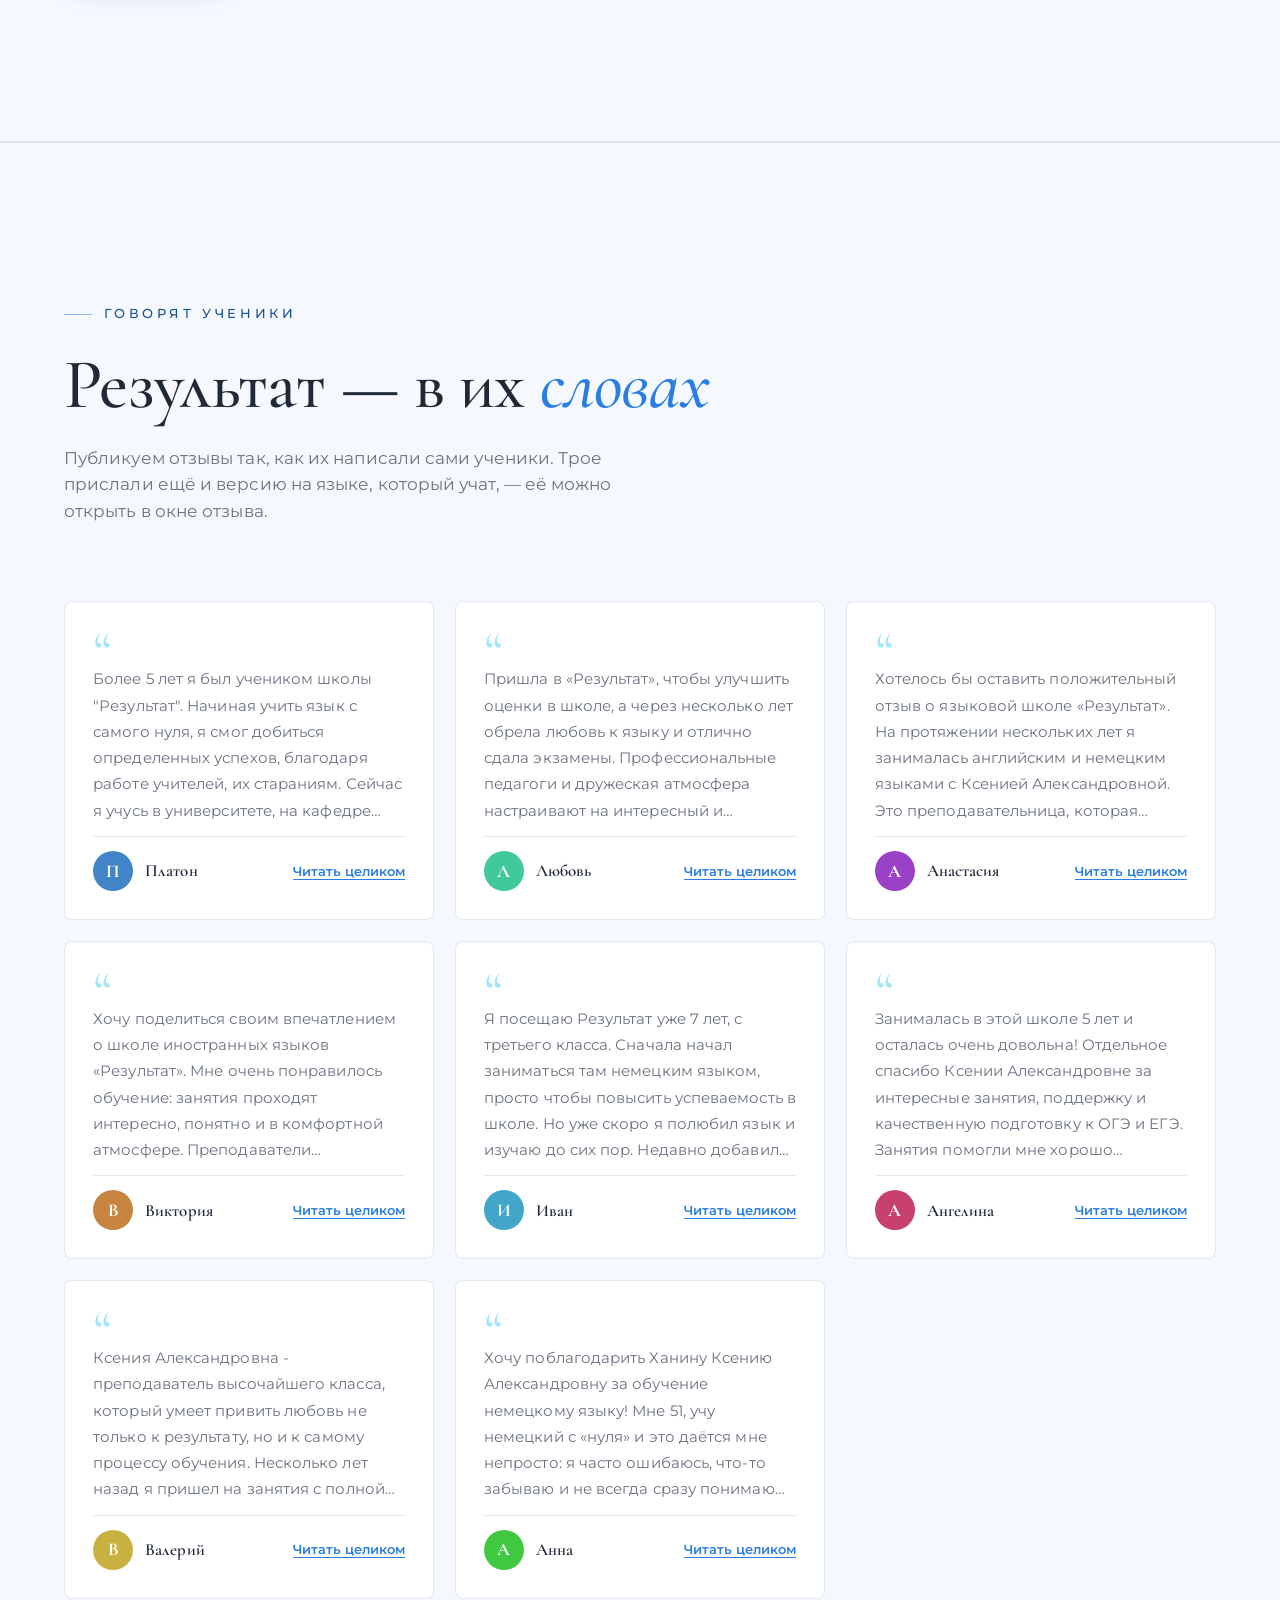
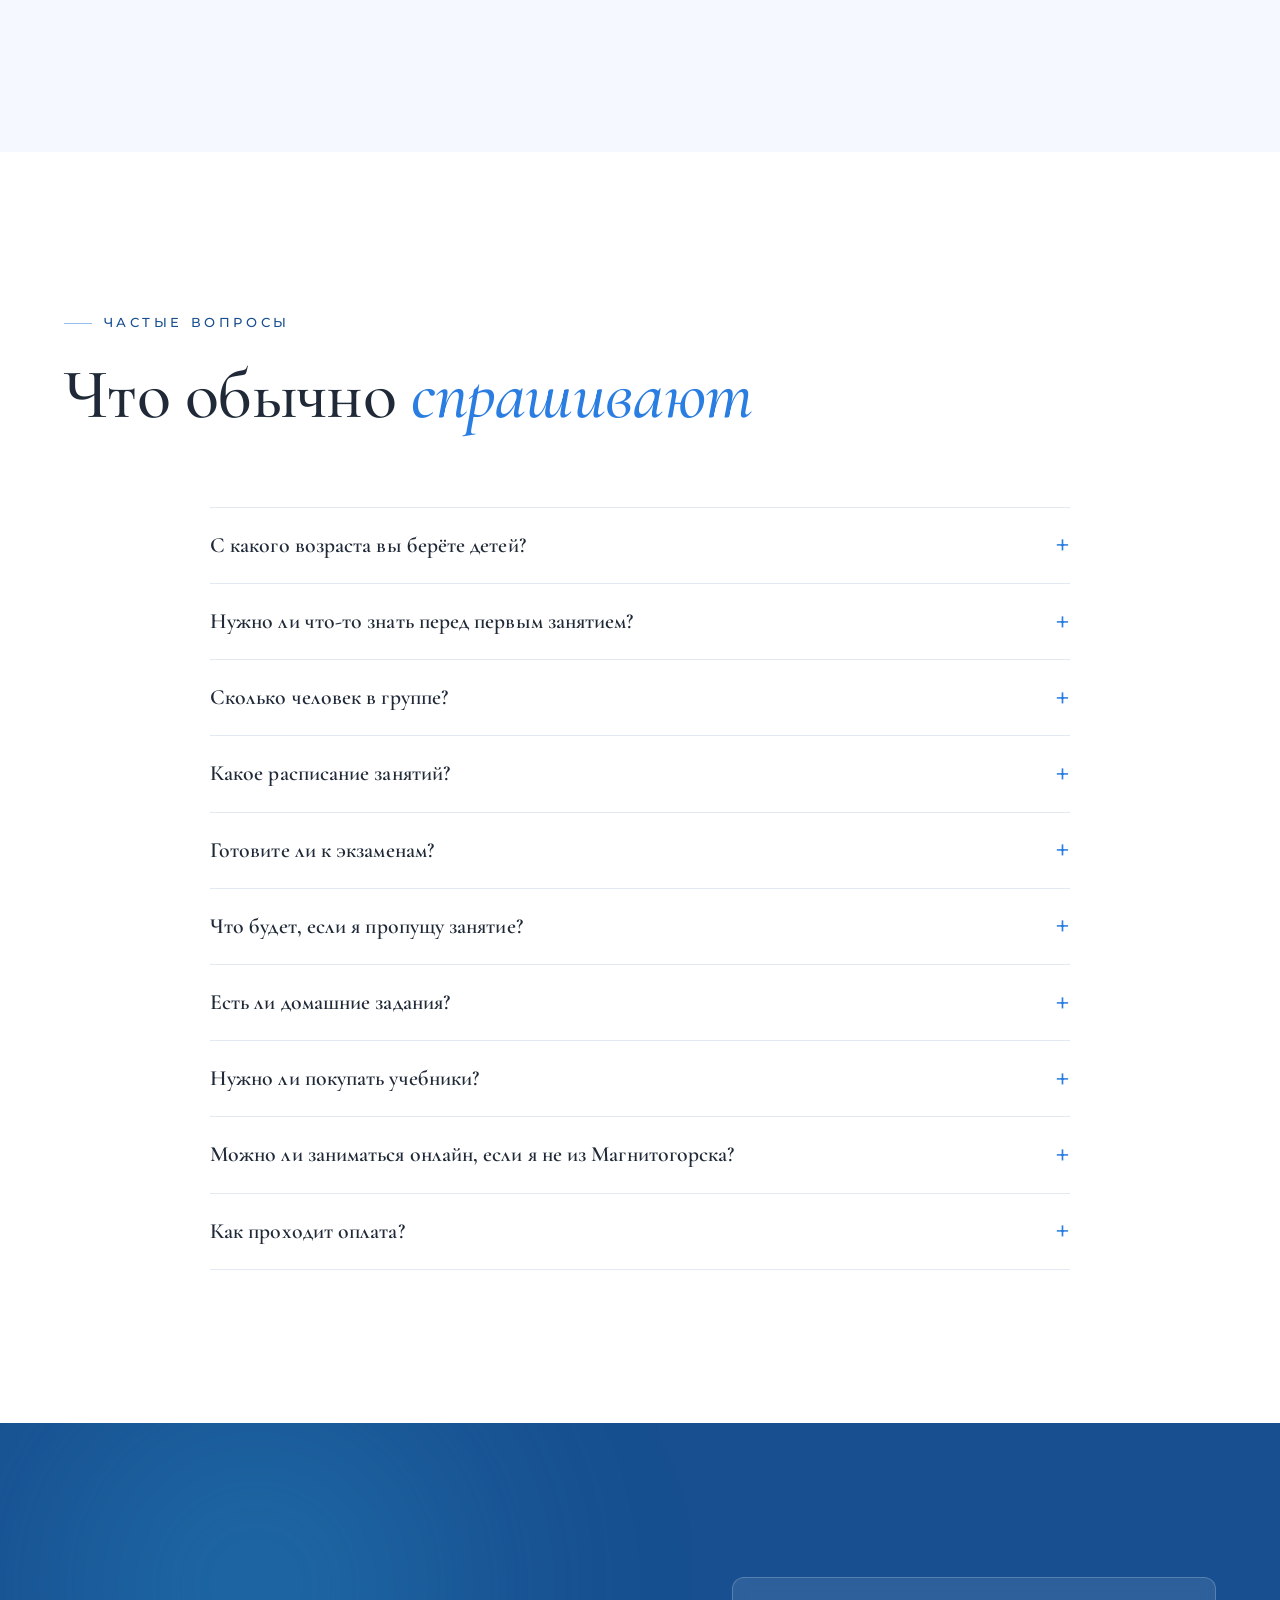
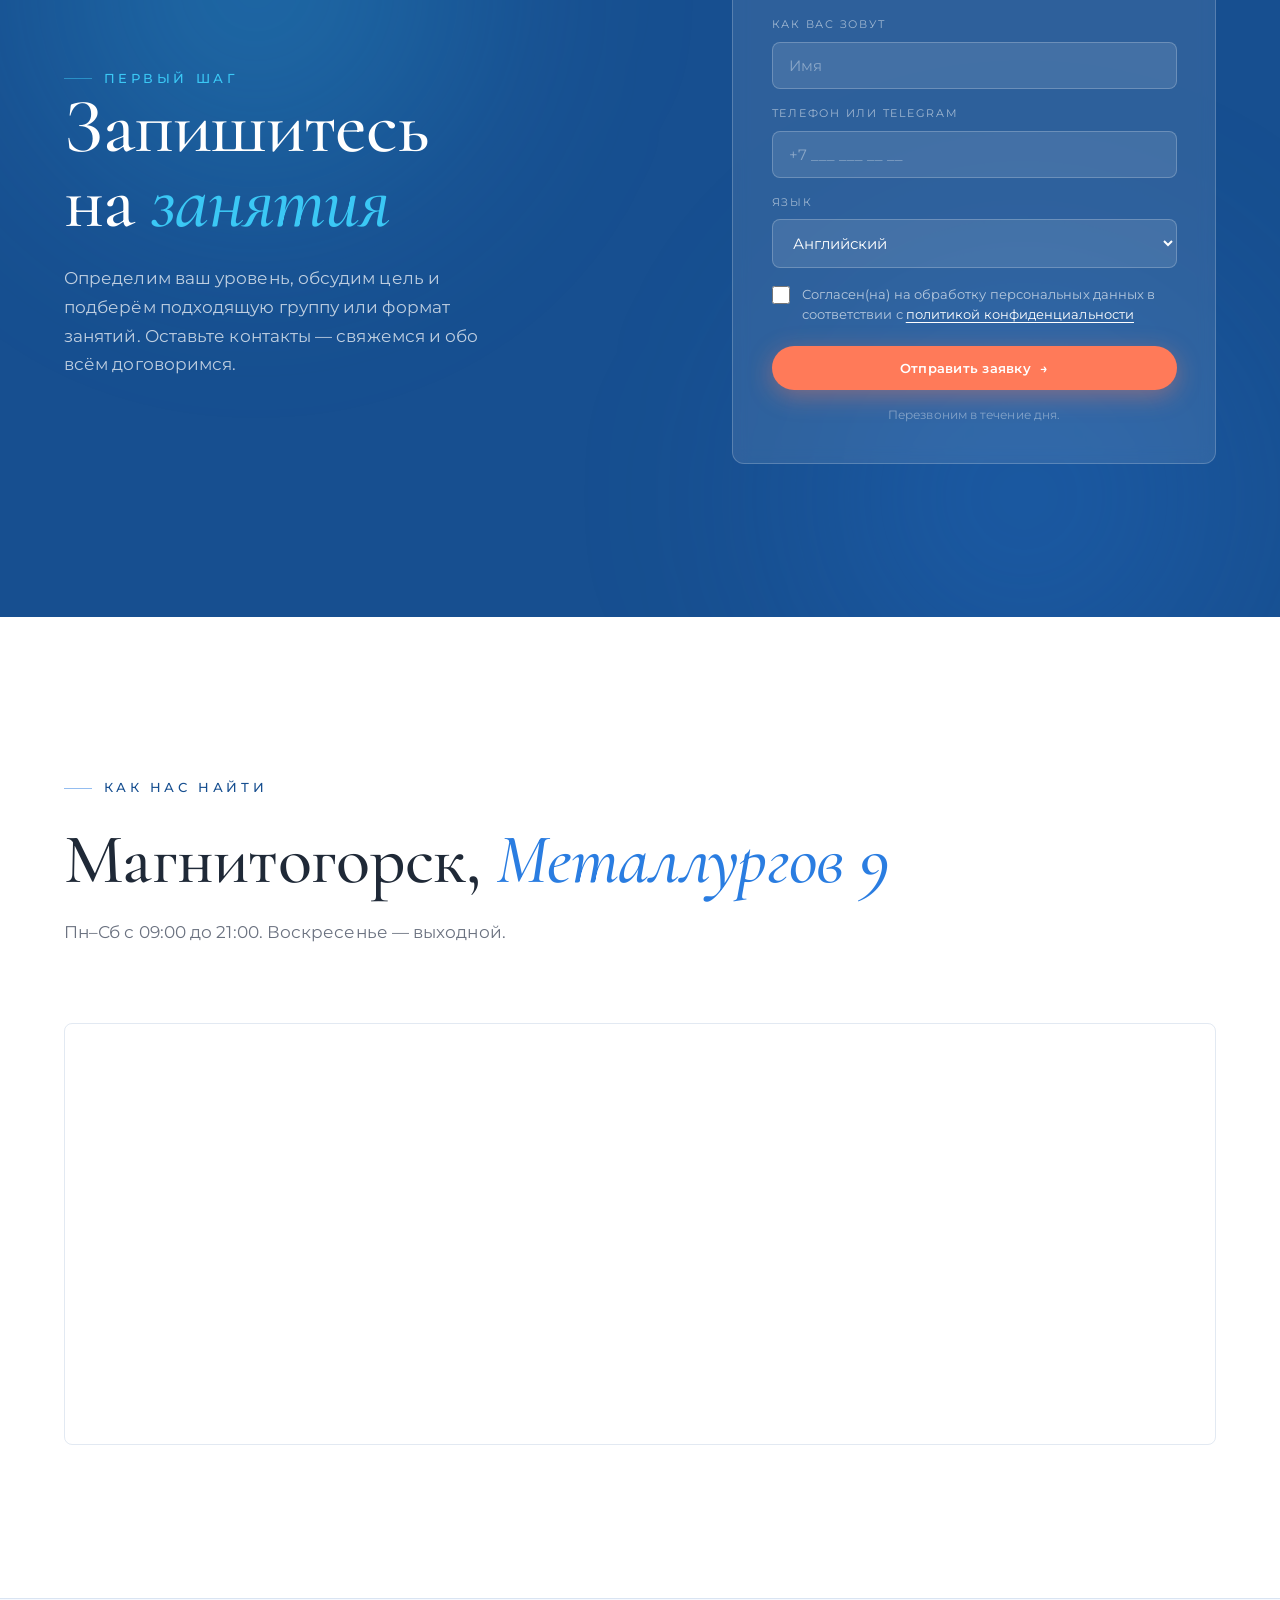
==== commit ec8d0555: "Give the gallery and the reviews a shape Fifteen identical portrait tiles in one grid read as a cont" ====
--- a/index.html
+++ b/index.html
@@ -24,7 +24,7 @@
 <link rel="preconnect" href="https://fonts.googleapis.com" />
 <link rel="preconnect" href="https://fonts.gstatic.com" crossorigin />
 <link rel="stylesheet" href="https://fonts.googleapis.com/css2?family=Cormorant+Garamond:ital,wght@0,400;0,500;0,600;0,700;1,400;1,500;1,600&family=Montserrat:wght@300;400;500;600;700;800&display=swap" />
-<link rel="stylesheet" href="styles.css?v=20261025b" />
+<link rel="stylesheet" href="styles.css?v=20261025c" />
 
 <script type="application/ld+json">
 {
@@ -201,7 +201,7 @@
         <video class="tour-video" controls preload="none" playsinline
                poster="img/school-tour-poster.jpg" width="720" height="1280">
           <source src="img/school-tour.mp4" type="video/mp4" />
-          <p>Браузер не умеет показывать это видео. <a href="img/school-tour.mp4">Скачать экскурсию</a> (5&nbsp;МБ).</p>
+          <p>Браузер не умеет показывать это видео. <a href="img/school-tour.mp4">Скачать экскурсию</a>.</p>
         </video>
       </div>
       <div class="tour-text">
@@ -211,83 +211,111 @@
       </div>
     </div>
 
-    <ul class="shots">
-      <li class="shot-item reveal">
-        <a class="shot" href="img/school-facade.jpg" data-w="1050" data-h="1400" aria-label="Открыть фото: Вход в школу Result — резной портал исторического особняка на улице Металлургов">
-          <img src="img/thumb/school-facade.jpg" alt="Вход в школу Result — резной портал исторического особняка на улице Металлургов" width="570" height="760" loading="lazy" decoding="async" />
-        </a>
-      </li>
-      <li class="shot-item reveal">
-        <a class="shot" href="img/school-lobby.jpg" data-w="1050" data-h="1400" aria-label="Открыть фото: Холл школы с колоннами, лепниной и шахматной вставкой в полу">
-          <img src="img/thumb/school-lobby.jpg" alt="Холл школы с колоннами, лепниной и шахматной вставкой в полу" width="570" height="760" loading="lazy" decoding="async" />
-        </a>
-      </li>
-      <li class="shot-item reveal">
-        <a class="shot" href="img/school-hall-chess.jpg" data-w="1050" data-h="1400" aria-label="Открыть фото: Парадный холл: лестница на второй этаж и высокое окно">
-          <img src="img/thumb/school-hall-chess.jpg" alt="Парадный холл: лестница на второй этаж и высокое окно" width="570" height="760" loading="lazy" decoding="async" />
-        </a>
-      </li>
-      <li class="shot-item reveal">
-        <a class="shot" href="img/school-corridor.jpg" data-w="1050" data-h="1400" aria-label="Открыть фото: Коридор первого этажа с лестницей и кирпичной стеной">
-          <img src="img/thumb/school-corridor.jpg" alt="Коридор первого этажа с лестницей и кирпичной стеной" width="570" height="760" loading="lazy" decoding="async" />
-        </a>
-      </li>
-      <li class="shot-item reveal">
-        <a class="shot" href="img/school-loft.jpg" data-w="1050" data-h="1400" aria-label="Открыть фото: Лофтовое пространство с кирпичной стеной и работами учеников">
-          <img src="img/thumb/school-loft.jpg" alt="Лофтовое пространство с кирпичной стеной и работами учеников" width="570" height="760" loading="lazy" decoding="async" />
-        </a>
-      </li>
-      <li class="shot-item reveal">
-        <a class="shot" href="img/school-stairs.jpg" data-w="1050" data-h="1400" aria-label="Открыть фото: Металлическая лестница на второй этаж вдоль кирпичной стены">
-          <img src="img/thumb/school-stairs.jpg" alt="Металлическая лестница на второй этаж вдоль кирпичной стены" width="570" height="760" loading="lazy" decoding="async" />
-        </a>
-      </li>
-      <li class="shot-item reveal">
-        <a class="shot" href="img/school-wardrobe.jpg" data-w="1050" data-h="1400" aria-label="Открыть фото: Гардероб школы и диван для ожидания">
-          <img src="img/thumb/school-wardrobe.jpg" alt="Гардероб школы и диван для ожидания" width="570" height="760" loading="lazy" decoding="async" />
-        </a>
-      </li>
-      <li class="shot-item reveal">
-        <a class="shot" href="img/school-lounge-window.jpg" data-w="1050" data-h="1400" aria-label="Открыть фото: Зона отдыха у высокого окна с рисунками учеников">
-          <img src="img/thumb/school-lounge-window.jpg" alt="Зона отдыха у высокого окна с рисунками учеников" width="570" height="760" loading="lazy" decoding="async" />
-        </a>
-      </li>
-      <li class="shot-item reveal">
-        <a class="shot" href="img/school-lounge.jpg" data-w="1050" data-h="1400" aria-label="Открыть фото: Уголок отдыха с диваном, растениями и двумя окнами">
-          <img src="img/thumb/school-lounge.jpg" alt="Уголок отдыха с диваном, растениями и двумя окнами" width="570" height="760" loading="lazy" decoding="async" />
-        </a>
-      </li>
-      <li class="shot-item reveal">
-        <a class="shot" href="img/school-class-blinds.jpg" data-w="1050" data-h="1400" aria-label="Открыть фото: Светлый класс с партами и работами учеников на стенах">
-          <img src="img/thumb/school-class-blinds.jpg" alt="Светлый класс с партами и работами учеников на стенах" width="570" height="760" loading="lazy" decoding="async" />
-        </a>
-      </li>
-      <li class="shot-item reveal">
-        <a class="shot" href="img/school-class-board.jpg" data-w="1050" data-h="1400" aria-label="Открыть фото: Класс с маркерной доской и картой мира">
-          <img src="img/thumb/school-class-board.jpg" alt="Класс с маркерной доской и картой мира" width="570" height="760" loading="lazy" decoding="async" />
-        </a>
-      </li>
-      <li class="shot-item reveal">
-        <a class="shot" href="img/school-class-tv.jpg" data-w="1050" data-h="1400" aria-label="Открыть фото: Класс с телевизором для видеоматериалов и картой">
-          <img src="img/thumb/school-class-tv.jpg" alt="Класс с телевизором для видеоматериалов и картой" width="570" height="760" loading="lazy" decoding="async" />
-        </a>
-      </li>
-      <li class="shot-item reveal">
-        <a class="shot" href="img/school-class-stripes.jpg" data-w="1050" data-h="1400" aria-label="Открыть фото: Класс на втором этаже с большими окнами">
-          <img src="img/thumb/school-class-stripes.jpg" alt="Класс на втором этаже с большими окнами" width="570" height="760" loading="lazy" decoding="async" />
-        </a>
-      </li>
-      <li class="shot-item reveal wide">
-        <a class="shot" href="img/school-meeting.jpg" data-w="1400" data-h="1050" aria-label="Открыть фото: Комната для групповых занятий с большим общим столом">
-          <img src="img/thumb/school-meeting.jpg" alt="Комната для групповых занятий с большим общим столом" width="760" height="570" loading="lazy" decoding="async" />
-        </a>
-      </li>
-      <li class="shot-item reveal">
-        <a class="shot" href="img/school-office.jpg" data-w="1050" data-h="1400" aria-label="Открыть фото: Кабинет администратора с картой мира">
-          <img src="img/thumb/school-office.jpg" alt="Кабинет администратора с картой мира" width="570" height="760" loading="lazy" decoding="async" />
-        </a>
-      </li>
-    </ul>
+    <div class="album reveal">
+      <div class="album-head">
+        <span class="album-num">01</span>
+        <h3 class="album-title">Здание</h3>
+        <p class="album-sub">Особняк в центре города: лепнина, колонны, кирпич и лестницы.</p>
+      </div>
+      <ul class="shots">
+        <li class="shot-item feature">
+          <a class="shot" href="img/school-facade.jpg" data-w="1050" data-h="1400" aria-label="Открыть фото: Вход в школу Result — резной портал исторического особняка на улице Металлургов">
+            <img src="img/thumb/school-facade.jpg" alt="Вход в школу Result — резной портал исторического особняка на улице Металлургов" width="570" height="760" loading="lazy" decoding="async" />
+          </a>
+        </li>
+        <li class="shot-item">
+          <a class="shot" href="img/school-lobby.jpg" data-w="1050" data-h="1400" aria-label="Открыть фото: Холл школы с колоннами, лепниной и шахматной вставкой в полу">
+            <img src="img/thumb/school-lobby.jpg" alt="Холл школы с колоннами, лепниной и шахматной вставкой в полу" width="570" height="760" loading="lazy" decoding="async" />
+          </a>
+        </li>
+        <li class="shot-item">
+          <a class="shot" href="img/school-hall-chess.jpg" data-w="1050" data-h="1400" aria-label="Открыть фото: Парадный холл: лестница на второй этаж и высокое окно">
+            <img src="img/thumb/school-hall-chess.jpg" alt="Парадный холл: лестница на второй этаж и высокое окно" width="570" height="760" loading="lazy" decoding="async" />
+          </a>
+        </li>
+        <li class="shot-item">
+          <a class="shot" href="img/school-corridor.jpg" data-w="1050" data-h="1400" aria-label="Открыть фото: Коридор первого этажа с лестницей и кирпичной стеной">
+            <img src="img/thumb/school-corridor.jpg" alt="Коридор первого этажа с лестницей и кирпичной стеной" width="570" height="760" loading="lazy" decoding="async" />
+          </a>
+        </li>
+        <li class="shot-item">
+          <a class="shot" href="img/school-stairs.jpg" data-w="1050" data-h="1400" aria-label="Открыть фото: Металлическая лестница на второй этаж вдоль кирпичной стены">
+            <img src="img/thumb/school-stairs.jpg" alt="Металлическая лестница на второй этаж вдоль кирпичной стены" width="570" height="760" loading="lazy" decoding="async" />
+          </a>
+        </li>
+      </ul>
+    </div>
+
+    <div class="album reveal">
+      <div class="album-head">
+        <span class="album-num">02</span>
+        <h3 class="album-title">Классы</h3>
+        <p class="album-sub">Светлые кабинеты на двух этажах — от небольших до общей комнаты с длинным столом.</p>
+      </div>
+      <ul class="shots">
+        <li class="shot-item feature">
+          <a class="shot" href="img/school-class-blinds.jpg" data-w="1050" data-h="1400" aria-label="Открыть фото: Светлый класс с партами и работами учеников на стенах">
+            <img src="img/thumb/school-class-blinds.jpg" alt="Светлый класс с партами и работами учеников на стенах" width="570" height="760" loading="lazy" decoding="async" />
+          </a>
+        </li>
+        <li class="shot-item">
+          <a class="shot" href="img/school-class-board.jpg" data-w="1050" data-h="1400" aria-label="Открыть фото: Класс с маркерной доской и картой мира">
+            <img src="img/thumb/school-class-board.jpg" alt="Класс с маркерной доской и картой мира" width="570" height="760" loading="lazy" decoding="async" />
+          </a>
+        </li>
+        <li class="shot-item">
+          <a class="shot" href="img/school-class-tv.jpg" data-w="1050" data-h="1400" aria-label="Открыть фото: Класс с телевизором для видеоматериалов и картой">
+            <img src="img/thumb/school-class-tv.jpg" alt="Класс с телевизором для видеоматериалов и картой" width="570" height="760" loading="lazy" decoding="async" />
+          </a>
+        </li>
+        <li class="shot-item">
+          <a class="shot" href="img/school-class-stripes.jpg" data-w="1050" data-h="1400" aria-label="Открыть фото: Класс на втором этаже с большими окнами">
+            <img src="img/thumb/school-class-stripes.jpg" alt="Класс на втором этаже с большими окнами" width="570" height="760" loading="lazy" decoding="async" />
+          </a>
+        </li>
+        <li class="shot-item">
+          <a class="shot" href="img/school-meeting.jpg" data-w="1400" data-h="1050" aria-label="Открыть фото: Комната для групповых занятий с большим общим столом">
+            <img src="img/thumb/school-meeting.jpg" alt="Комната для групповых занятий с большим общим столом" width="760" height="570" loading="lazy" decoding="async" />
+          </a>
+        </li>
+      </ul>
+    </div>
+
+    <div class="album reveal">
+      <div class="album-head">
+        <span class="album-num">03</span>
+        <h3 class="album-title">Между занятиями</h3>
+        <p class="album-sub">Места, где ждут урок, оставляют куртки и рассматривают работы друг друга.</p>
+      </div>
+      <ul class="shots">
+        <li class="shot-item feature">
+          <a class="shot" href="img/school-lounge-window.jpg" data-w="1050" data-h="1400" aria-label="Открыть фото: Зона отдыха у высокого окна с рисунками учеников">
+            <img src="img/thumb/school-lounge-window.jpg" alt="Зона отдыха у высокого окна с рисунками учеников" width="570" height="760" loading="lazy" decoding="async" />
+          </a>
+        </li>
+        <li class="shot-item">
+          <a class="shot" href="img/school-lounge.jpg" data-w="1050" data-h="1400" aria-label="Открыть фото: Уголок отдыха с диваном, растениями и двумя окнами">
+            <img src="img/thumb/school-lounge.jpg" alt="Уголок отдыха с диваном, растениями и двумя окнами" width="570" height="760" loading="lazy" decoding="async" />
+          </a>
+        </li>
+        <li class="shot-item">
+          <a class="shot" href="img/school-loft.jpg" data-w="1050" data-h="1400" aria-label="Открыть фото: Лофтовое пространство с кирпичной стеной и работами учеников">
+            <img src="img/thumb/school-loft.jpg" alt="Лофтовое пространство с кирпичной стеной и работами учеников" width="570" height="760" loading="lazy" decoding="async" />
+          </a>
+        </li>
+        <li class="shot-item">
+          <a class="shot" href="img/school-wardrobe.jpg" data-w="1050" data-h="1400" aria-label="Открыть фото: Гардероб школы и диван для ожидания">
+            <img src="img/thumb/school-wardrobe.jpg" alt="Гардероб школы и диван для ожидания" width="570" height="760" loading="lazy" decoding="async" />
+          </a>
+        </li>
+        <li class="shot-item">
+          <a class="shot" href="img/school-office.jpg" data-w="1050" data-h="1400" aria-label="Открыть фото: Кабинет администратора с картой мира">
+            <img src="img/thumb/school-office.jpg" alt="Кабинет администратора с картой мира" width="570" height="760" loading="lazy" decoding="async" />
+          </a>
+        </li>
+      </ul>
+    </div>
+
     <p class="shots-hint">Нажмите на снимок, чтобы открыть его целиком</p>
   </div>
 </section>
@@ -488,96 +516,101 @@
     <div class="section-head reveal">
       <span class="eyebrow">Говорят ученики</span>
       <h2 class="section-title">Результат — в их <em>словах</em></h2>
-      <p class="section-sub">Отзывы публикуем так, как их написали сами ученики. Трое прислали ещё и версию на языке, который учат, — её можно открыть кнопкой под отзывом.</p>
-    </div>
-    <div class="reviews-grid reveal">
-      <article class="review-card">
-        <div class="review-head">
-          <div class="review-avatar" style="--av-hue: 210" aria-hidden="true">П</div>
-          <div class="review-name">Платон</div>
-        </div>
-        <p class="review-text">Более 5 лет я был учеником школы "Результат". Начиная учить язык с самого нуля, я смог добиться определенных успехов, благодаря работе учителей, их стараниям. Сейчас я учусь в университете, на кафедре лингвистики и могу с уверенностью заявить, что для людей, желающих выучить иностранный язык, школа Результат лучший выбор как в нашем городе, так и за его пределами. Педагоги здесь - мастера своего дела: они не только отлично владеют методиками преподавания, но и по-настоящему болеют за успехи учеников. Уроки проходят динамично, без рутины - каждый раз узнаёшь что-то новое и интересное. Главное - школа действительно делает упор на реальный результат. Это подтверждает опыт нашей группы, в которой все ребята показали отличные результаты на экзаменах. Особенно ценно то, что знания, которые здесь дают, не остаются «на бумаге» — их можно сразу применять в жизни. По моему мнению, все вышеперечисленное показывает уровень школы и качество образования, которое она дает!</p>
-        <p class="review-text review-alt" lang="en" hidden>I have been a student of The Result for 5 years and I can say that this school seems to be the best in our region. Teachers are really professional here. They want to teach people and they can do it. Moreover, they always can help their students. The atmosphere is friendly. You can not only study but also make friends here. The process of education is not boring at all! This school is aimed at the results. Every single person in my group has got a really high score in their exams. And the last but not least, everybody gets real and useful knowledge here. To conclude, if you want to learn a foreign language, you should become a part of The Result!</p>
-        <div class="review-actions">
-        <button type="button" class="review-more" hidden>Читать полностью</button>
-        <button type="button" class="review-lang" data-alt="In English" data-ru="По-русски">In English</button>
-        </div>
-      </article>
-      <article class="review-card">
-        <div class="review-head">
-          <div class="review-avatar" style="--av-hue: 160" aria-hidden="true">Л</div>
-          <div class="review-name">Любовь</div>
-        </div>
-        <p class="review-text">Пришла в «Результат», чтобы улучшить оценки в школе, а через несколько лет обрела любовь к языку и отлично сдала экзамены. Профессиональные педагоги и дружеская атмосфера настраивают на интересный и результативный учебный процесс. Отдельная благодарность Ханиной Ксении Александровне за любовь к своему делу и индивидуальный подход к каждому ученику! Рекомендую всем, кто любит языки и хочет углубиться в их изучение.</p>
-        <div class="review-actions">
-        <button type="button" class="review-more" hidden>Читать полностью</button>
-        </div>
-      </article>
-      <article class="review-card">
-        <div class="review-head">
-          <div class="review-avatar" style="--av-hue: 280" aria-hidden="true">А</div>
-          <div class="review-name">Анастасия</div>
-        </div>
-        <p class="review-text">Хотелось бы оставить положительный отзыв о языковой школе «Результат». На протяжении нескольких лет я занималась английским и немецким языками с Ксенией Александровной. Это преподавательница, которая привила мне любовь к языкам и показала, что их изучение может быть очень увлекательным. Ксения Александровна во многом вдохновила меня и, в частности, повлияла на выбор моего профессионального пути. Сейчас я сама являюсь преподавателем английского языка и во многом опираюсь на те принципы обучения, которые мне привила Ксения Александровна. В «Результате» было очень много разговорной практики, ясного разбора грамматики и введения новой лексики. Я благодарна школе и преподавателю за знания и опыт, которые регулярно применяю на практике!</p>
-        <div class="review-actions">
-        <button type="button" class="review-more" hidden>Читать полностью</button>
-        </div>
-      </article>
-      <article class="review-card">
-        <div class="review-head">
-          <div class="review-avatar" style="--av-hue: 30" aria-hidden="true">В</div>
-          <div class="review-name">Виктория</div>
-        </div>
-        <p class="review-text">Хочу поделиться своим впечатлением о школе иностранных языков «Результат». Мне очень понравилось обучение: занятия проходят интересно, понятно и в комфортной атмосфере. Преподаватели внимательные, доброжелательные и всегда готовы объяснить сложные темы ещё раз. Особенно понравилось, что на занятиях уделяется внимание не только грамматике, но и разговорной речи, что помогает чувствовать себя увереннее при общении на иностранном языке. Спасибо школе и преподавателям за профессионализм, поддержку и приятную атмосферу! Обязательно буду рекомендовать эту школу своим друзьям и знакомым.</p>
-        <div class="review-actions">
-        <button type="button" class="review-more" hidden>Читать полностью</button>
-        </div>
-      </article>
-      <article class="review-card">
-        <div class="review-head">
-          <div class="review-avatar" style="--av-hue: 195" aria-hidden="true">И</div>
-          <div class="review-name">Иван</div>
-        </div>
-        <p class="review-text">Я посещаю Результат уже 7 лет, с третьего класса. Сначала начал заниматься там немецким языком, просто чтобы повысить успеваемость в школе. Но уже скоро я полюбил язык и изучаю до сих пор. Недавно добавил английский и очень доволен. Самое главное, что на каждое занятие я иду с удовольствием.</p>
-        <p class="review-text review-alt" lang="de" hidden>Ich besuche Result schon seit 7 Jahren, seit der dritten Klasse. Zuerst habe ich angefangen, dort Deutsch zu lernen, nur um die Noten in der Schule höher zu machen. Aber schon bald habe ich mich in die Sprache verliebt und praktiziere sie noch. Kürzlich habe ich angefangen, auch Englisch zu üben, und bin sehr zufrieden. Das Wichtigste ist, dass ich zu jeder Stunde gerne gehe.</p>
-        <div class="review-actions">
-        <button type="button" class="review-more" hidden>Читать полностью</button>
-        <button type="button" class="review-lang" data-alt="Auf Deutsch" data-ru="По-русски">Auf Deutsch</button>
-        </div>
-      </article>
-      <article class="review-card">
-        <div class="review-head">
-          <div class="review-avatar" style="--av-hue: 340" aria-hidden="true">А</div>
-          <div class="review-name">Ангелина</div>
-        </div>
-        <p class="review-text">Занималась в этой школе 5 лет и осталась очень довольна! Отдельное спасибо Ксении Александровне за интересные занятия, поддержку и качественную подготовку к ОГЭ и ЕГЭ. Занятия помогли мне хорошо подготовиться и уверенно сдать экзамены. Очень рекомендую эту школу!</p>
-        <div class="review-actions">
-        <button type="button" class="review-more" hidden>Читать полностью</button>
-        </div>
-      </article>
-      <article class="review-card">
-        <div class="review-head">
-          <div class="review-avatar" style="--av-hue: 50" aria-hidden="true">В</div>
-          <div class="review-name">Валерий</div>
-        </div>
-        <p class="review-text">Ксения Александровна - преподаватель высочайшего класса, который умеет привить любовь не только к результату, но и к самому процессу обучения. Несколько лет назад я пришел на занятия с полной уверенностью в своем багаже знаний, однако быстро осознал, как много мне еще необходимо освоить. Благодаря индивидуально подобранным, наглядным примерам Ксения Александровна помогла мне структурировать грамматику, поставила правильное произношение, погрузила в тонкости межкультурной коммуникации и наглядно показала разницу между деловым и разговорным языком. Ксения Александровна - Наставница с большой буквы. Основу ее работы составляют искренняя чуткость, внимание к каждому студенту и стремление добиться глубокого понимания материала. Мне невероятно повезло обучаться именно у нее.</p>
-        <p class="review-text review-alt" lang="en" hidden>Ksenia Alexandrovna is an exceptional teacher who knows exactly how to inspire a love not just for the final result, but for the learning process itself. When I started her classes a few years ago, I was completely confident in my knowledge of the language, only to quickly realize just how much I still had to master. Using highly personalized and practical examples, Ksenia Alexandrovna helped me structure my grammar, refine my pronunciation, and dive into the nuances of cross-cultural communication, all while clearly demonstrating the difference between formal and informal English. Ksenia Alexandrovna is a Mentor in every sense of the word. Her approach is rooted in genuine empathy, individual attention to every student, and a strong commitment to ensuring a profound understanding of the material. I feel incredibly fortunate to have learnt from her.</p>
-        <div class="review-actions">
-        <button type="button" class="review-more" hidden>Читать полностью</button>
-        <button type="button" class="review-lang" data-alt="In English" data-ru="По-русски">In English</button>
-        </div>
-      </article>
-      <article class="review-card">
-        <div class="review-head">
-          <div class="review-avatar" style="--av-hue: 120" aria-hidden="true">А</div>
-          <div class="review-name">Анна</div>
-        </div>
-        <p class="review-text">Хочу поблагодарить Ханину Ксению Александровну за обучение немецкому языку! Мне 51, учу немецкий с «нуля» и это даётся мне непросто: я часто ошибаюсь, что-то забываю и не всегда сразу понимаю новый материал. Но Ксения Александровна очень терпеливо и внимательно относится к моим ошибкам, спокойно всё объясняет столько, сколько нужно. Она умеет разложить сложную тему на понятные кусочки и подать так, что даже самые трудные правила перестают казаться непреодолимыми. Особенно ценю её профессионализм, индивидуальный подход и потрясающее чувство юмора: оно здорово помогает преодолевать трудности в изучении языка. Отдельно хочется отметить саму школу: очень красивое, уютное и атмосферное место, куда приятно приходить на занятия. Спасибо, Ксения Александровна, за Ваше терпение, внимательность и поддержку! Благодаря Вам хочется продолжать учить немецкий и двигаться дальше, даже когда бывает сложно.</p>
-        <div class="review-actions">
-        <button type="button" class="review-more" hidden>Читать полностью</button>
-        </div>
-      </article>
-    </div>
+      <p class="section-sub">Публикуем отзывы так, как их написали сами ученики. Трое прислали ещё и версию на языке, который учат, — её можно открыть в окне отзыва.</p>
+    </div>
+    <ul class="reviews-grid reveal">
+      <li class="review-item">
+        <article class="review-card" data-i="0" data-name="Платон" data-hue="210">
+          <span class="review-mark" aria-hidden="true">&ldquo;</span>
+          <p class="review-text">Более 5 лет я был учеником школы &quot;Результат&quot;. Начиная учить язык с самого нуля, я смог добиться определенных успехов, благодаря работе учителей, их стараниям. Сейчас я учусь в университете, на кафедре лингвистики и могу с уверенностью заявить, что для людей, желающих выучить иностранный язык, школа Результат лучший выбор как в нашем городе, так и за его пределами. Педагоги здесь - мастера своего дела: они не только отлично владеют методиками преподавания, но и по-настоящему болеют за успехи учеников. Уроки проходят динамично, без рутины - каждый раз узнаёшь что-то новое и интересное. Главное - школа действительно делает упор на реальный результат. Это подтверждает опыт нашей группы, в которой все ребята показали отличные результаты на экзаменах. Особенно ценно то, что знания, которые здесь дают, не остаются «на бумаге» — их можно сразу применять в жизни. По моему мнению, все вышеперечисленное показывает уровень школы и качество образования, которое она дает!</p>
+          <p class="review-text review-alt" lang="en" data-label="In English" hidden>I have been a student of The Result for 5 years and I can say that this school seems to be the best in our region. Teachers are really professional here. They want to teach people and they can do it. Moreover, they always can help their students. The atmosphere is friendly. You can not only study but also make friends here. The process of education is not boring at all! This school is aimed at the results. Every single person in my group has got a really high score in their exams. And the last but not least, everybody gets real and useful knowledge here. To conclude, if you want to learn a foreign language, you should become a part of The Result!</p>
+          <div class="review-foot">
+            <span class="review-avatar" style="--av-hue: 210" aria-hidden="true">П</span>
+            <span class="review-name">Платон</span>
+            <button type="button" class="review-open">Читать целиком</button>
+          </div>
+        </article>
+      </li>
+      <li class="review-item">
+        <article class="review-card" data-i="1" data-name="Любовь" data-hue="160">
+          <span class="review-mark" aria-hidden="true">&ldquo;</span>
+          <p class="review-text">Пришла в «Результат», чтобы улучшить оценки в школе, а через несколько лет обрела любовь к языку и отлично сдала экзамены. Профессиональные педагоги и дружеская атмосфера настраивают на интересный и результативный учебный процесс. Отдельная благодарность Ханиной Ксении Александровне за любовь к своему делу и индивидуальный подход к каждому ученику! Рекомендую всем, кто любит языки и хочет углубиться в их изучение.</p>
+          <div class="review-foot">
+            <span class="review-avatar" style="--av-hue: 160" aria-hidden="true">Л</span>
+            <span class="review-name">Любовь</span>
+            <button type="button" class="review-open">Читать целиком</button>
+          </div>
+        </article>
+      </li>
+      <li class="review-item">
+        <article class="review-card" data-i="2" data-name="Анастасия" data-hue="280">
+          <span class="review-mark" aria-hidden="true">&ldquo;</span>
+          <p class="review-text">Хотелось бы оставить положительный отзыв о языковой школе «Результат». На протяжении нескольких лет я занималась английским и немецким языками с Ксенией Александровной. Это преподавательница, которая привила мне любовь к языкам и показала, что их изучение может быть очень увлекательным. Ксения Александровна во многом вдохновила меня и, в частности, повлияла на выбор моего профессионального пути. Сейчас я сама являюсь преподавателем английского языка и во многом опираюсь на те принципы обучения, которые мне привила Ксения Александровна. В «Результате» было очень много разговорной практики, ясного разбора грамматики и введения новой лексики. Я благодарна школе и преподавателю за знания и опыт, которые регулярно применяю на практике!</p>
+          <div class="review-foot">
+            <span class="review-avatar" style="--av-hue: 280" aria-hidden="true">А</span>
+            <span class="review-name">Анастасия</span>
+            <button type="button" class="review-open">Читать целиком</button>
+          </div>
+        </article>
+      </li>
+      <li class="review-item">
+        <article class="review-card" data-i="3" data-name="Виктория" data-hue="30">
+          <span class="review-mark" aria-hidden="true">&ldquo;</span>
+          <p class="review-text">Хочу поделиться своим впечатлением о школе иностранных языков «Результат». Мне очень понравилось обучение: занятия проходят интересно, понятно и в комфортной атмосфере. Преподаватели внимательные, доброжелательные и всегда готовы объяснить сложные темы ещё раз. Особенно понравилось, что на занятиях уделяется внимание не только грамматике, но и разговорной речи, что помогает чувствовать себя увереннее при общении на иностранном языке. Спасибо школе и преподавателям за профессионализм, поддержку и приятную атмосферу! Обязательно буду рекомендовать эту школу своим друзьям и знакомым.</p>
+          <div class="review-foot">
+            <span class="review-avatar" style="--av-hue: 30" aria-hidden="true">В</span>
+            <span class="review-name">Виктория</span>
+            <button type="button" class="review-open">Читать целиком</button>
+          </div>
+        </article>
+      </li>
+      <li class="review-item">
+        <article class="review-card" data-i="4" data-name="Иван" data-hue="195">
+          <span class="review-mark" aria-hidden="true">&ldquo;</span>
+          <p class="review-text">Я посещаю Результат уже 7 лет, с третьего класса. Сначала начал заниматься там немецким языком, просто чтобы повысить успеваемость в школе. Но уже скоро я полюбил язык и изучаю до сих пор. Недавно добавил английский и очень доволен. Самое главное, что на каждое занятие я иду с удовольствием.</p>
+          <p class="review-text review-alt" lang="de" data-label="Auf Deutsch" hidden>Ich besuche Result schon seit 7 Jahren, seit der dritten Klasse. Zuerst habe ich angefangen, dort Deutsch zu lernen, nur um die Noten in der Schule höher zu machen. Aber schon bald habe ich mich in die Sprache verliebt und praktiziere sie noch. Kürzlich habe ich angefangen, auch Englisch zu üben, und bin sehr zufrieden. Das Wichtigste ist, dass ich zu jeder Stunde gerne gehe.</p>
+          <div class="review-foot">
+            <span class="review-avatar" style="--av-hue: 195" aria-hidden="true">И</span>
+            <span class="review-name">Иван</span>
+            <button type="button" class="review-open">Читать целиком</button>
+          </div>
+        </article>
+      </li>
+      <li class="review-item">
+        <article class="review-card" data-i="5" data-name="Ангелина" data-hue="340">
+          <span class="review-mark" aria-hidden="true">&ldquo;</span>
+          <p class="review-text">Занималась в этой школе 5 лет и осталась очень довольна! Отдельное спасибо Ксении Александровне за интересные занятия, поддержку и качественную подготовку к ОГЭ и ЕГЭ. Занятия помогли мне хорошо подготовиться и уверенно сдать экзамены. Очень рекомендую эту школу!</p>
+          <div class="review-foot">
+            <span class="review-avatar" style="--av-hue: 340" aria-hidden="true">А</span>
+            <span class="review-name">Ангелина</span>
+            <button type="button" class="review-open">Читать целиком</button>
+          </div>
+        </article>
+      </li>
+      <li class="review-item">
+        <article class="review-card" data-i="6" data-name="Валерий" data-hue="50">
+          <span class="review-mark" aria-hidden="true">&ldquo;</span>
+          <p class="review-text">Ксения Александровна - преподаватель высочайшего класса, который умеет привить любовь не только к результату, но и к самому процессу обучения. Несколько лет назад я пришел на занятия с полной уверенностью в своем багаже знаний, однако быстро осознал, как много мне еще необходимо освоить. Благодаря индивидуально подобранным, наглядным примерам Ксения Александровна помогла мне структурировать грамматику, поставила правильное произношение, погрузила в тонкости межкультурной коммуникации и наглядно показала разницу между деловым и разговорным языком. Ксения Александровна - Наставница с большой буквы. Основу ее работы составляют искренняя чуткость, внимание к каждому студенту и стремление добиться глубокого понимания материала. Мне невероятно повезло обучаться именно у нее.</p>
+          <p class="review-text review-alt" lang="en" data-label="In English" hidden>Ksenia Alexandrovna is an exceptional teacher who knows exactly how to inspire a love not just for the final result, but for the learning process itself. When I started her classes a few years ago, I was completely confident in my knowledge of the language, only to quickly realize just how much I still had to master. Using highly personalized and practical examples, Ksenia Alexandrovna helped me structure my grammar, refine my pronunciation, and dive into the nuances of cross-cultural communication, all while clearly demonstrating the difference between formal and informal English. Ksenia Alexandrovna is a Mentor in every sense of the word. Her approach is rooted in genuine empathy, individual attention to every student, and a strong commitment to ensuring a profound understanding of the material. I feel incredibly fortunate to have learnt from her.</p>
+          <div class="review-foot">
+            <span class="review-avatar" style="--av-hue: 50" aria-hidden="true">В</span>
+            <span class="review-name">Валерий</span>
+            <button type="button" class="review-open">Читать целиком</button>
+          </div>
+        </article>
+      </li>
+      <li class="review-item">
+        <article class="review-card" data-i="7" data-name="Анна" data-hue="120">
+          <span class="review-mark" aria-hidden="true">&ldquo;</span>
+          <p class="review-text">Хочу поблагодарить Ханину Ксению Александровну за обучение немецкому языку! Мне 51, учу немецкий с «нуля» и это даётся мне непросто: я часто ошибаюсь, что-то забываю и не всегда сразу понимаю новый материал. Но Ксения Александровна очень терпеливо и внимательно относится к моим ошибкам, спокойно всё объясняет столько, сколько нужно. Она умеет разложить сложную тему на понятные кусочки и подать так, что даже самые трудные правила перестают казаться непреодолимыми. Особенно ценю её профессионализм, индивидуальный подход и потрясающее чувство юмора: оно здорово помогает преодолевать трудности в изучении языка. Отдельно хочется отметить саму школу: очень красивое, уютное и атмосферное место, куда приятно приходить на занятия. Спасибо, Ксения Александровна, за Ваше терпение, внимательность и поддержку! Благодаря Вам хочется продолжать учить немецкий и двигаться дальше, даже когда бывает сложно.</p>
+          <div class="review-foot">
+            <span class="review-avatar" style="--av-hue: 120" aria-hidden="true">А</span>
+            <span class="review-name">Анна</span>
+            <button type="button" class="review-open">Читать целиком</button>
+          </div>
+        </article>
+      </li>
+    </ul>
   </div>
 </section>
 
@@ -780,6 +813,25 @@
     </div>
   </div>
 </footer>
+
+<!-- ================= ОКНО ОТЗЫВА ================= -->
+<div class="rv" id="rvModal" hidden>
+  <div class="rv-backdrop" data-rv-close></div>
+  <div class="rv-panel" role="dialog" aria-modal="true" aria-labelledby="rvName">
+    <div class="rv-head">
+      <span class="rv-avatar" id="rvAvatar" aria-hidden="true"></span>
+      <h3 class="rv-name" id="rvName"></h3>
+    </div>
+    <div class="rv-body" id="rvBody" tabindex="0"></div>
+    <div class="rv-actions">
+      <button type="button" class="rv-lang" id="rvLang" hidden></button>
+      <button type="button" class="rv-done" id="rvDone" data-rv-close>Закрыть</button>
+    </div>
+    <button type="button" class="rv-x" id="rvClose" aria-label="Закрыть отзыв" data-rv-close>
+      <svg viewBox="0 0 24 24" aria-hidden="true" focusable="false"><path d="M6 6l12 12M18 6 6 18" fill="none" stroke="currentColor" stroke-width="2" stroke-linecap="round"/></svg>
+    </button>
+  </div>
+</div>
 
 <!-- ================= ЛАЙТБОКС ================= -->
 <div class="lightbox" id="lightbox" hidden>
@@ -802,6 +854,6 @@
   </div>
 </div>
 
-<script src="script.js?v=20261025b"></script>
+<script src="script.js?v=20261025c"></script>
 </body>
 </html>
--- a/styles.css
+++ b/styles.css
@@ -718,17 +718,53 @@
   .tour-text p { margin-inline: auto; }
 }
 
-/* ---------- сетка снимков ---------- */
+/* ---------- альбомы ---------- */
+.album { margin-top: clamp(34px, 4vw, 60px); }
+.album-head {
+  display: grid;
+  grid-template-columns: auto 1fr;
+  gap: 2px 14px;
+  align-items: baseline;
+  margin-bottom: clamp(14px, 1.6vw, 22px);
+}
+.album-num {
+  font-family: var(--display);
+  font-size: 15px;
+  font-weight: 700;
+  color: var(--blue-400);
+  letter-spacing: 0.06em;
+}
+.album-title {
+  font-family: var(--display);
+  font-weight: 600;
+  font-size: clamp(21px, 2vw, 30px);
+  line-height: 1.2;
+  color: var(--gray-900);
+  margin: 0;
+}
+.album-sub {
+  grid-column: 2;
+  margin: 0;
+  font-size: 14px;
+  line-height: 1.6;
+  color: var(--gray-500);
+  max-width: 62ch;
+}
+
+/* ---------- сетка снимков ----------
+   Четыре колонки, первый кадр группы занимает 2x2 клетки, остальные
+   четыре — по одной. Ровно два ряда без пустот, и в группе появляется
+   главный снимок вместо череды одинаковых плиток. */
 .shots {
   list-style: none;
   margin: 0;
   padding: 0;
   display: grid;
-  grid-template-columns: repeat(auto-fill, minmax(150px, 1fr));
-  gap: clamp(8px, 1vw, 14px);
+  grid-template-columns: repeat(4, 1fr);
+  gap: clamp(8px, 0.9vw, 14px);
 }
 .shot-item { aspect-ratio: 3 / 4; }
-.shot-item.wide { grid-column: span 2; aspect-ratio: 3 / 2; }
+.shot-item.feature { grid-column: span 2; grid-row: span 2; }
 
 .shot {
   display: block;
@@ -766,16 +802,18 @@
 .shot:hover::after { background: rgba(23, 79, 144, 0.10); }
 
 .shots-hint {
-  margin-top: 18px;
+  margin-top: clamp(20px, 2.4vw, 30px);
   text-align: center;
   font-size: 13px;
   color: var(--gray-500);
 }
 
-/* на самых узких экранах широкий кадр занимает всю строку */
-@media (max-width: 420px) {
+/* планшет и телефон: две колонки, крупный кадр — широкой лентой сверху */
+@media (max-width: 860px) {
   .shots { grid-template-columns: repeat(2, 1fr); }
-  .shot-item.wide { grid-column: span 2; aspect-ratio: 4 / 3; }
+  /* квадрат: 4/3 слишком обрезает вертикальные кадры, 3/4 делает их
+     непомерно высокими на телефоне */
+  .shot-item.feature { grid-column: span 2; grid-row: span 1; aspect-ratio: 1 / 1; }
 }
 
 /* ---------- лайтбокс ---------- */
@@ -859,7 +897,9 @@
   .lb-next { right: auto; left: 50%; top: auto; bottom: -4px; transform: translateX(calc(-50% + 34px)); }
   .lb-prev:active { transform: translateX(calc(-50% - 34px)) scale(0.94); }
   .lb-next:active { transform: translateX(calc(-50% + 34px)) scale(0.94); }
-  .lb-panel { padding-bottom: 60px; }
+  /* крестику нужно место над кадром, иначе он ложится поверх снимка */
+  .lb-panel { padding-top: 52px; padding-bottom: 60px; }
+  .lb-close { top: 0; right: 0; }
 }
 
 body.lb-open { position: fixed; left: 0; right: 0; width: 100%; overflow: hidden; }
@@ -877,93 +917,196 @@
    ============================================================ */
 .reviews { background: var(--blue-50); border-top: 1px solid var(--line); }
 .reviews-grid {
+  list-style: none;
+  margin: 0;
+  padding: 0;
   display: grid;
-  grid-template-columns: repeat(2, 1fr);
-  align-items: start;           /* карточки разной длины не растягиваются */
-  gap: clamp(16px, 2vw, 26px);
-}
+  grid-template-columns: repeat(3, 1fr);
+  gap: clamp(14px, 1.6vw, 24px);
+}
+.review-item { display: flex; }
 .review-card {
+  position: relative;
+  width: 100%;
   background: var(--white);
   border: 1.5px solid var(--line);
   border-radius: var(--radius);
-  padding: clamp(22px, 2.4vw, 34px);
+  padding: clamp(22px, 2.2vw, 30px);
   display: flex;
   flex-direction: column;
-  gap: 16px;
-  transition: border-color 0.4s, box-shadow 0.4s;
-}
-.review-card:hover {
+  gap: 12px;
+  cursor: pointer;
+  transition: border-color 0.4s, box-shadow 0.4s, transform 0.4s var(--ease-out);
+}
+.review-card:hover,
+.review-card:focus-within {
   border-color: var(--blue-400);
-  box-shadow: 0 12px 36px rgba(23, 79, 144, 0.10);
-}
-.review-head { display: flex; align-items: center; gap: 14px; }
+  box-shadow: 0 14px 40px rgba(23, 79, 144, 0.10);
+  transform: translateY(-4px);
+}
+.review-mark {
+  font-family: var(--display);
+  font-size: 56px;
+  line-height: 0.75;
+  height: 24px;
+  color: var(--blue-400);
+  opacity: 0.45;
+}
+.review-text {
+  margin: 0;
+  font-size: 15px;
+  line-height: 1.75;
+  color: var(--gray-500);
+  /* карточки держим одного размера: полный текст открывается в окне.
+     flex:1 здесь нельзя — он растянул бы блок выше шести строк,
+     и последняя строка обрезалась бы посередине букв */
+  display: -webkit-box;
+  -webkit-box-orient: vertical;
+  -webkit-line-clamp: 6;
+  line-clamp: 6;
+  overflow: hidden;
+}
+/* display:-webkit-box перебивает атрибут hidden — гасим явно,
+   иначе версия на английском видна прямо в карточке */
+.review-text[hidden] { display: none; }
+.review-foot {
+  margin-top: auto;
+  display: flex;
+  align-items: center;
+  gap: 12px;
+  padding-top: 14px;
+  border-top: 1px solid var(--line);
+}
 .review-avatar {
-  width: 44px; height: 44px; border-radius: 50%;
+  width: 40px; height: 40px; border-radius: 50%;
   display: flex; align-items: center; justify-content: center;
-  font-family: var(--display); font-weight: 700; font-size: 20px;
+  font-family: var(--display); font-weight: 700; font-size: 18px;
   color: var(--white);
   background: hsl(var(--av-hue, 210), 55%, 52%);
   flex: none;
 }
 .review-name {
-  font-family: var(--display); font-weight: 600;
-  font-size: clamp(18px, 1.4vw, 22px); color: var(--gray-900);
-}
-.review-text {
-  font-size: 15px;
-  line-height: 1.78;
-  color: var(--gray-500);
-  margin: 0;
-  /* длинные отзывы сворачиваем до семи строк, полный текст — по кнопке */
-  display: -webkit-box;
-  -webkit-box-orient: vertical;
-  -webkit-line-clamp: 7;
-  line-clamp: 7;
-  overflow: hidden;
-}
-.review-card.open .review-text {
-  display: block;
-  -webkit-line-clamp: unset;
-  line-clamp: unset;
-  overflow: visible;
-}
-.review-alt { font-style: italic; }
-
-.review-actions { display: flex; flex-wrap: wrap; gap: 10px; margin-top: auto; }
-.review-more,
-.review-lang {
+  font-family: var(--display);
+  font-weight: 600;
+  font-size: 17px;
+  color: var(--gray-900);
+}
+.review-open {
+  margin-left: auto;
   font: inherit;
   font-size: 13px;
   font-weight: 600;
-  letter-spacing: 0.01em;
-  padding: 8px 16px;
+  border: 0;
+  background: none;
+  color: var(--blue-600);
+  cursor: pointer;
+  padding: 6px 0;
+  text-decoration: underline;
+  text-underline-offset: 3px;
+  white-space: nowrap;
+}
+.review-open:hover { color: var(--blue-800); }
+
+@media (max-width: 1080px) { .reviews-grid { grid-template-columns: repeat(2, 1fr); } }
+@media (max-width: 700px)  { .reviews-grid { grid-template-columns: 1fr; } }
+
+/* ---------- окно отзыва ---------- */
+.rv[hidden] { display: none; }
+.rv {
+  position: fixed;
+  inset: 0;
+  z-index: 210;
+  display: flex;
+  align-items: center;
+  justify-content: center;
+  padding: clamp(12px, 3vw, 40px);
+  padding-top: calc(clamp(12px, 3vw, 40px) + env(safe-area-inset-top, 0px));
+  padding-bottom: calc(clamp(12px, 3vw, 40px) + env(safe-area-inset-bottom, 0px));
+}
+.rv-backdrop {
+  position: absolute;
+  inset: 0;
+  background: rgba(11, 34, 63, 0.82);
+  -webkit-backdrop-filter: blur(6px);
+  backdrop-filter: blur(6px);
+}
+.rv-panel {
+  position: relative;
+  width: min(720px, 100%);
+  max-height: 100%;
+  display: flex;
+  flex-direction: column;
+  gap: 18px;
+  background: var(--white);
+  border-radius: var(--radius);
+  padding: clamp(24px, 3vw, 40px);
+  box-shadow: 0 30px 80px rgba(0, 0, 0, 0.35);
+}
+.rv-head { display: flex; align-items: center; gap: 14px; padding-right: 40px; }
+.rv-avatar {
+  width: 48px; height: 48px; border-radius: 50%;
+  display: flex; align-items: center; justify-content: center;
+  font-family: var(--display); font-weight: 700; font-size: 21px;
+  color: var(--white);
+  background: hsl(var(--av-hue, 210), 55%, 52%);
+  flex: none;
+}
+.rv-name {
+  margin: 0;
+  font-family: var(--display);
+  font-weight: 600;
+  font-size: clamp(20px, 2vw, 26px);
+  color: var(--gray-900);
+}
+.rv-body {
+  overflow-y: auto;
+  font-size: 15px;
+  line-height: 1.8;
+  color: var(--gray-700);
+  -webkit-overflow-scrolling: touch;
+}
+.rv-body p { margin: 0 0 14px; }
+.rv-body p:last-child { margin-bottom: 0; }
+.rv-body .review-alt { font-style: italic; }
+.rv-actions { display: flex; flex-wrap: wrap; gap: 10px; align-items: center; }
+.rv-lang, .rv-done {
+  font: inherit;
+  font-size: 13px;
+  font-weight: 600;
+  padding: 9px 18px;
   border-radius: 999px;
   cursor: pointer;
   transition: background 0.25s var(--ease-out), color 0.25s var(--ease-out),
               border-color 0.25s var(--ease-out), transform 0.15s var(--ease-out);
 }
-.review-more {
-  border: 1.5px solid var(--blue-400);
-  background: transparent;
-  color: var(--blue-600);
-}
-.review-more:hover { background: var(--blue-600); border-color: var(--blue-600); color: var(--white); }
-.review-lang {
-  border: 1.5px solid var(--line);
-  background: transparent;
+.rv-lang { border: 1.5px solid var(--line); background: transparent; color: var(--gray-700); }
+.rv-lang:hover { border-color: var(--blue-400); color: var(--blue-600); }
+.rv-done { border: 1.5px solid var(--blue-600); background: var(--blue-600); color: var(--white); margin-left: auto; }
+.rv-done:hover { background: var(--blue-800); border-color: var(--blue-800); }
+.rv-lang:active, .rv-done:active { transform: scale(0.96); }
+.rv-x {
+  position: absolute;
+  top: 14px; right: 14px;
+  width: 38px; height: 38px;
+  display: flex; align-items: center; justify-content: center;
+  border-radius: 50%;
+  border: 1px solid var(--line);
+  background: var(--white);
   color: var(--gray-700);
-}
-.review-lang:hover { border-color: var(--blue-400); color: var(--blue-600); }
-.review-more:active, .review-lang:active { transform: scale(0.96); }
-
-@media (max-width: 760px) {
-  .reviews-grid { grid-template-columns: 1fr; }
-}
+  cursor: pointer;
+  transition: background 0.25s var(--ease-out), color 0.25s var(--ease-out);
+}
+.rv-x svg { width: 20px; height: 20px; }
+.rv-x:hover { background: var(--blue-50); color: var(--blue-600); }
+
+body.rv-open { position: fixed; left: 0; right: 0; width: 100%; overflow: hidden; }
 
 @media (prefers-reduced-motion: reduce) {
-  .review-card, .review-more, .review-lang { transition: none; }
-  .review-more:active, .review-lang:active { transform: none; }
-}
+  .review-card, .review-open, .rv-lang, .rv-done, .rv-x { transition: none; }
+  .review-card:hover, .review-card:focus-within { transform: none; }
+  .rv-lang:active, .rv-done:active { transform: none; }
+}
+
 /* ============================================================
    CTA / КОНТАКТ   (тёмный блок для контраста)
    ============================================================ */
@@ -1121,7 +1264,13 @@
    ============================================================ */
 .footer { border-top: 1px solid var(--line); padding: clamp(60px, 7vw, 100px) 0 40px; background: var(--blue-50); }
 /* колонка контактов шире остальных — иначе адрес и график ломаются на две строки */
-.footer-top { display: grid; grid-template-columns: 1.3fr 0.9fr 0.9fr 1.5fr; gap: 40px; }
+.footer-top {
+  display: grid;
+  /* minmax(0,…): иначе длинная почта не даёт колонке сжаться и сетка
+     вылезает за экран на узких телефонах */
+  grid-template-columns: minmax(0, 1.3fr) minmax(0, 0.9fr) minmax(0, 0.9fr) minmax(0, 1.5fr);
+  gap: 40px;
+}
 .footer-brand .brand { font-size: 38px; }
 .footer-brand p { font-family: var(--sans); color: var(--gray-500); font-size: 14px; line-height: 1.6; max-width: 32ch; margin-top: 20px; }
 /* заголовки колонок были моношрифтом в самом светлом сером — терялись.
@@ -1146,6 +1295,7 @@
   transition: color 0.3s;
 }
 .foot-col a:hover { color: var(--blue-800); }
+.foot-col a, .foot-col p, .footer-brand p { overflow-wrap: anywhere; }
 .foot-contacts .fc-phone { font-weight: 600; color: var(--gray-900); }
 .foot-contacts .fc-addr { white-space: nowrap; }
 
@@ -1293,7 +1443,7 @@
    АДАПТИВ
    ============================================================ */
 @media (max-width: 1080px) {
-  .footer-top { grid-template-columns: 1fr 1fr; gap: 40px; }
+  .footer-top { grid-template-columns: repeat(2, minmax(0, 1fr)); gap: 40px; }
   .footer-brand { grid-column: 1 / -1; }
   .team-grid { grid-template-columns: repeat(2, 1fr); }
   /* шесть карточек делятся на две колонки без остатка */
@@ -1313,6 +1463,7 @@
   .hero-bottom { flex-direction: column; align-items: flex-start; gap: 28px; }
 }
 @media (max-width: 560px) {
+  .footer-top { grid-template-columns: 1fr; gap: 32px; }
   /* nowrap обрезал заголовок: на 320px строка шире доступной ширины */
   .hero-title .line { white-space: normal; }
   /* на узком экране одна строка адреса уже не помещается — пусть переносится */
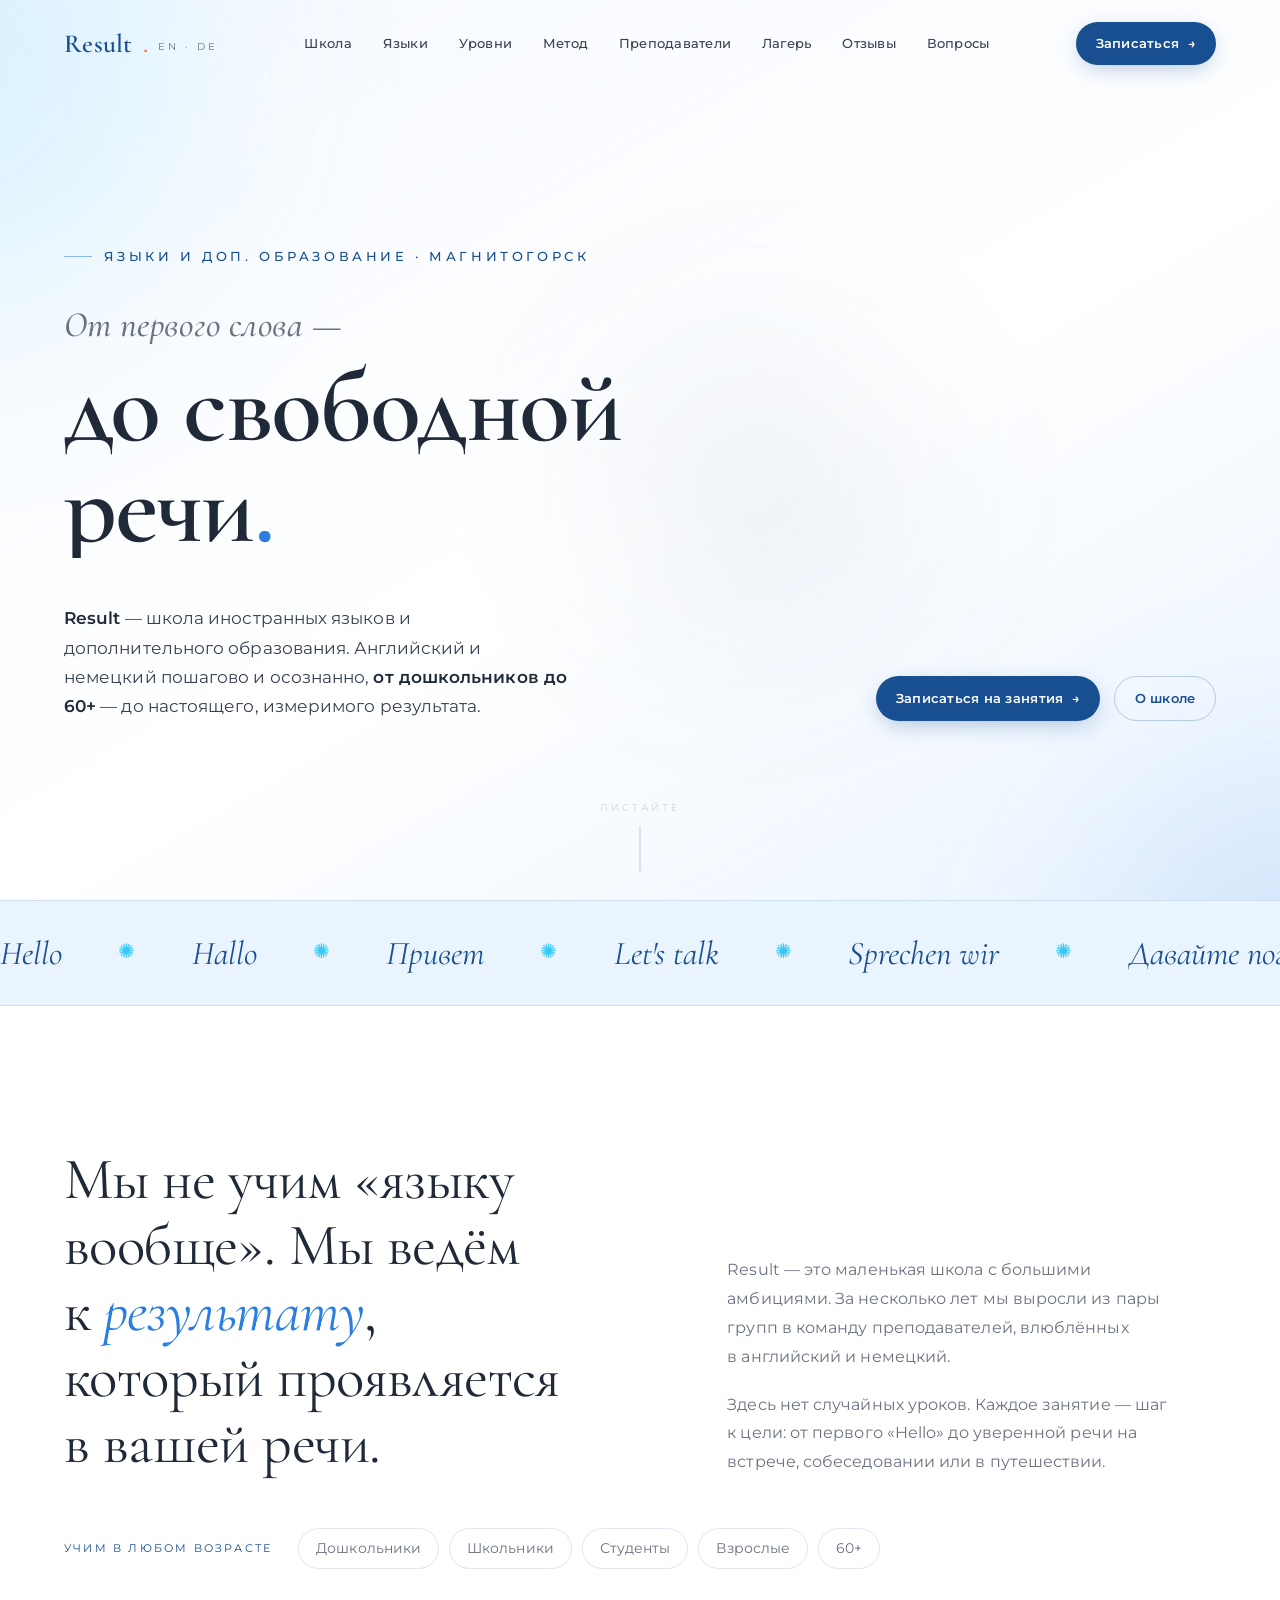
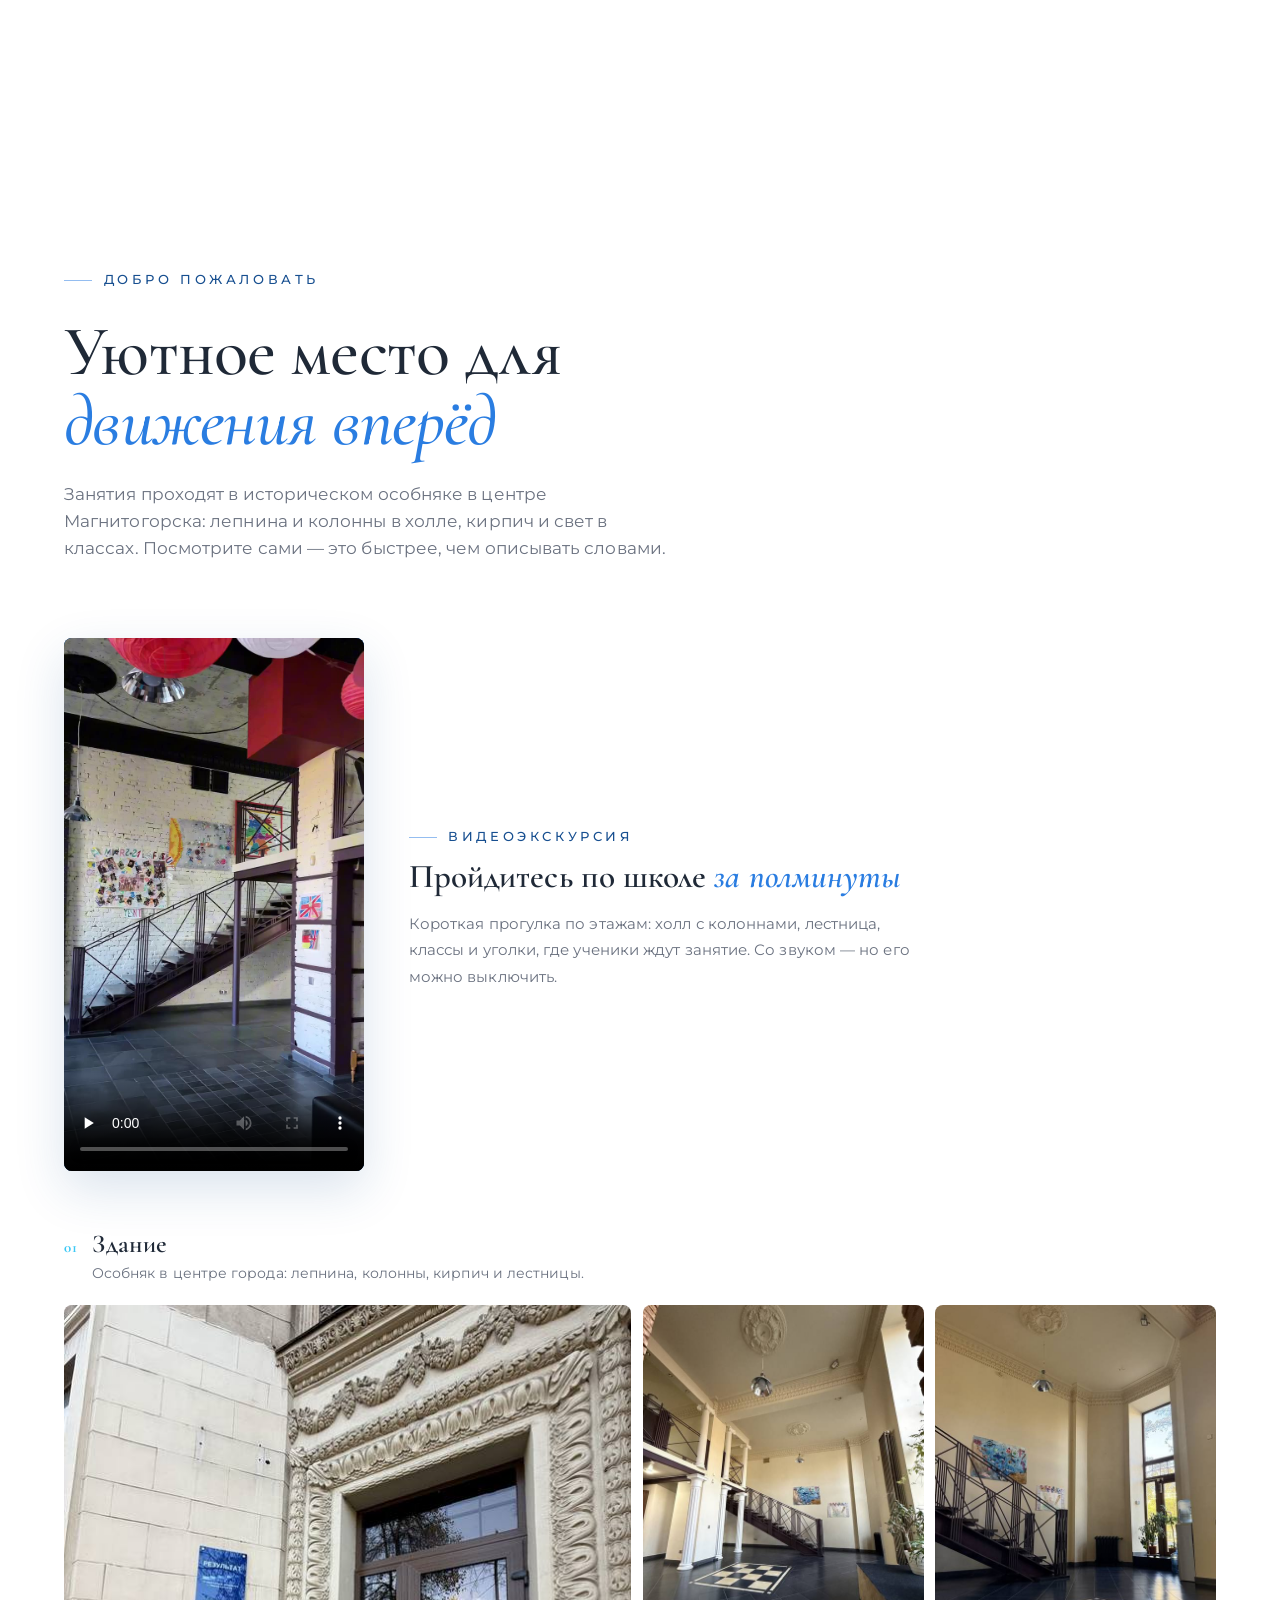
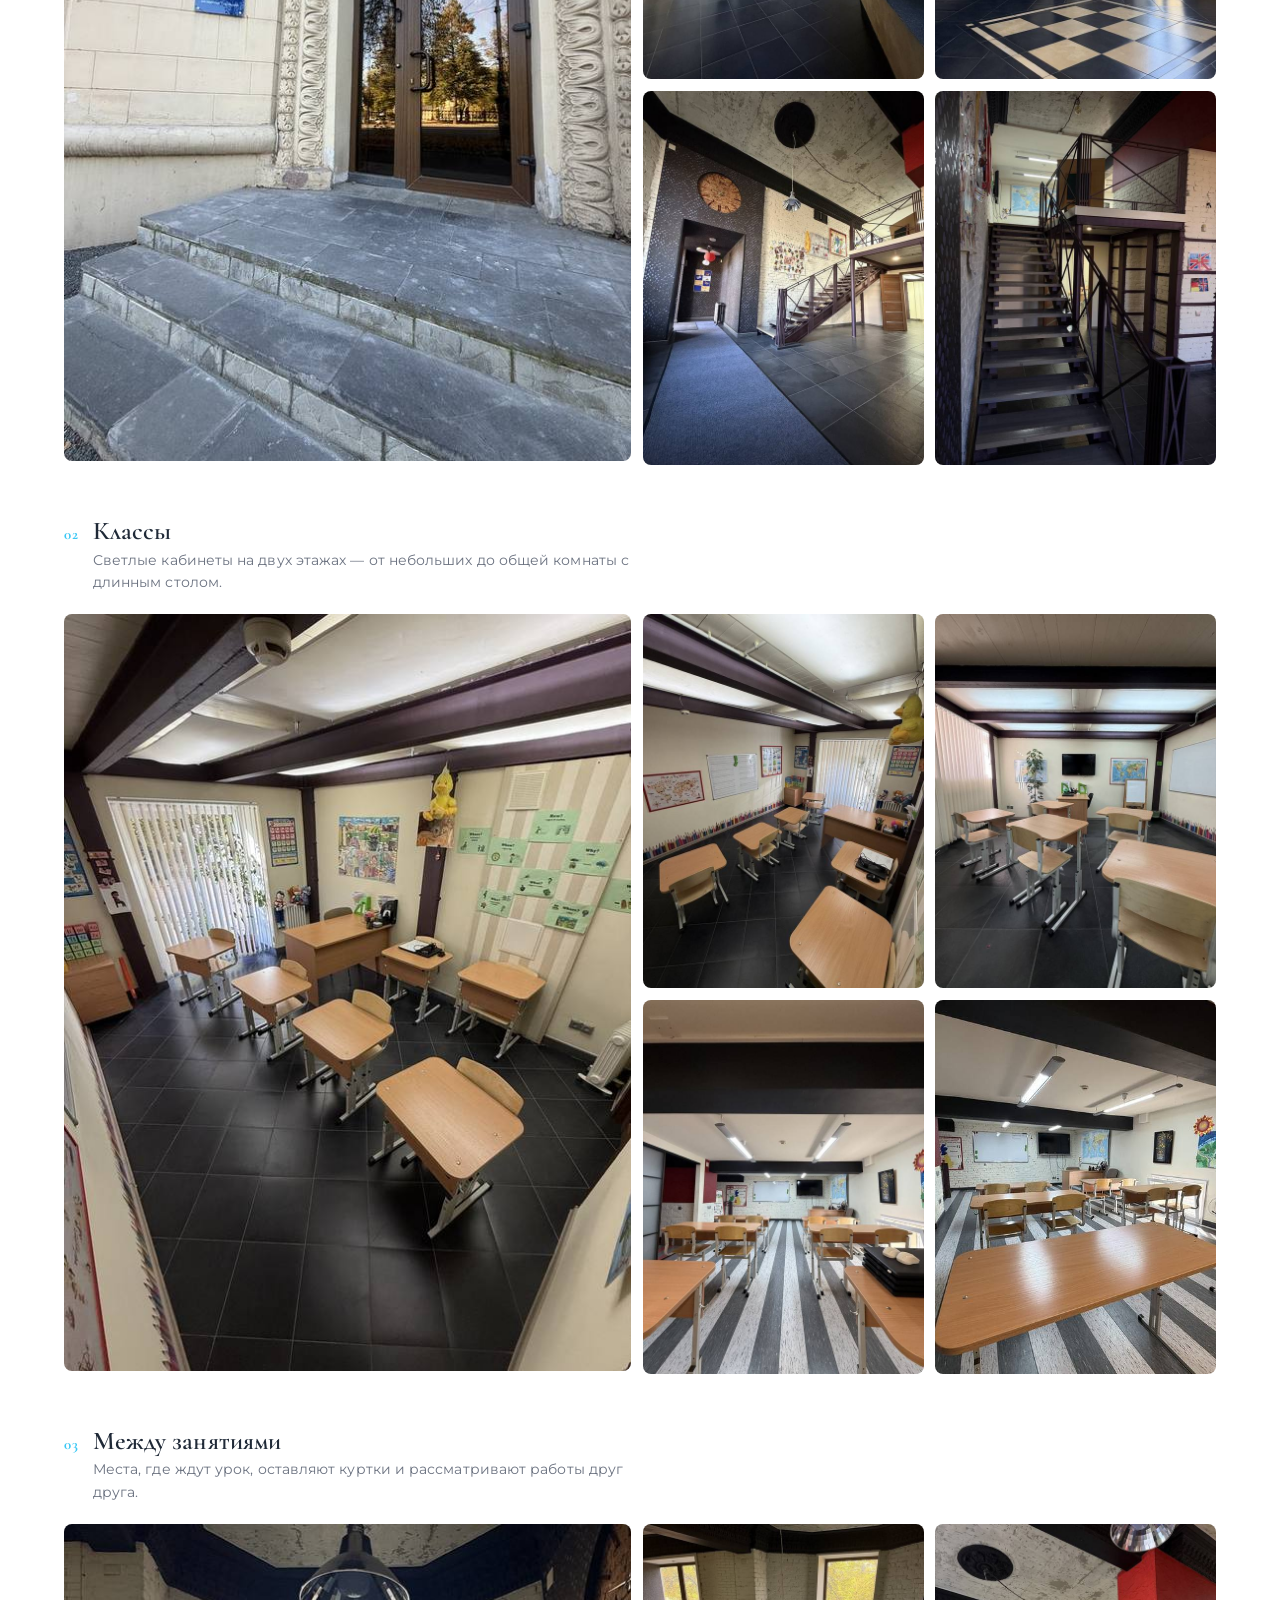
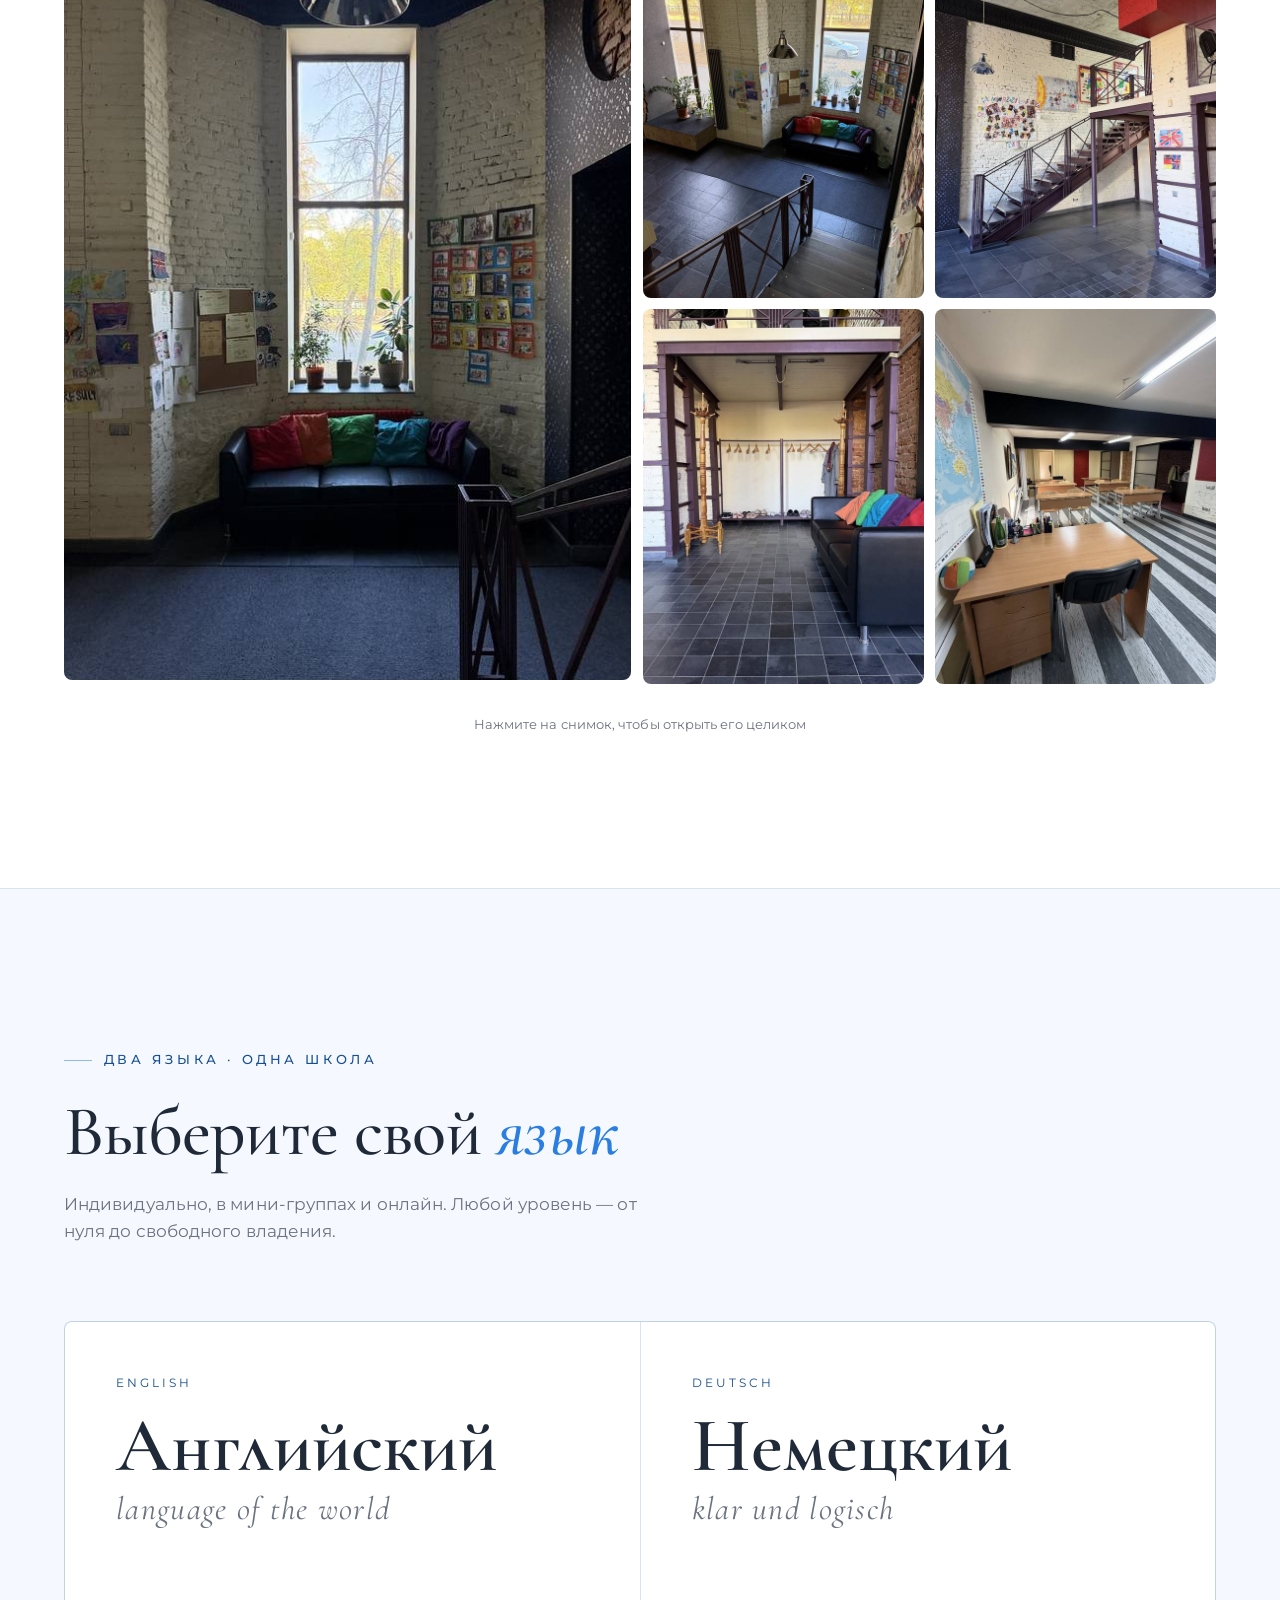
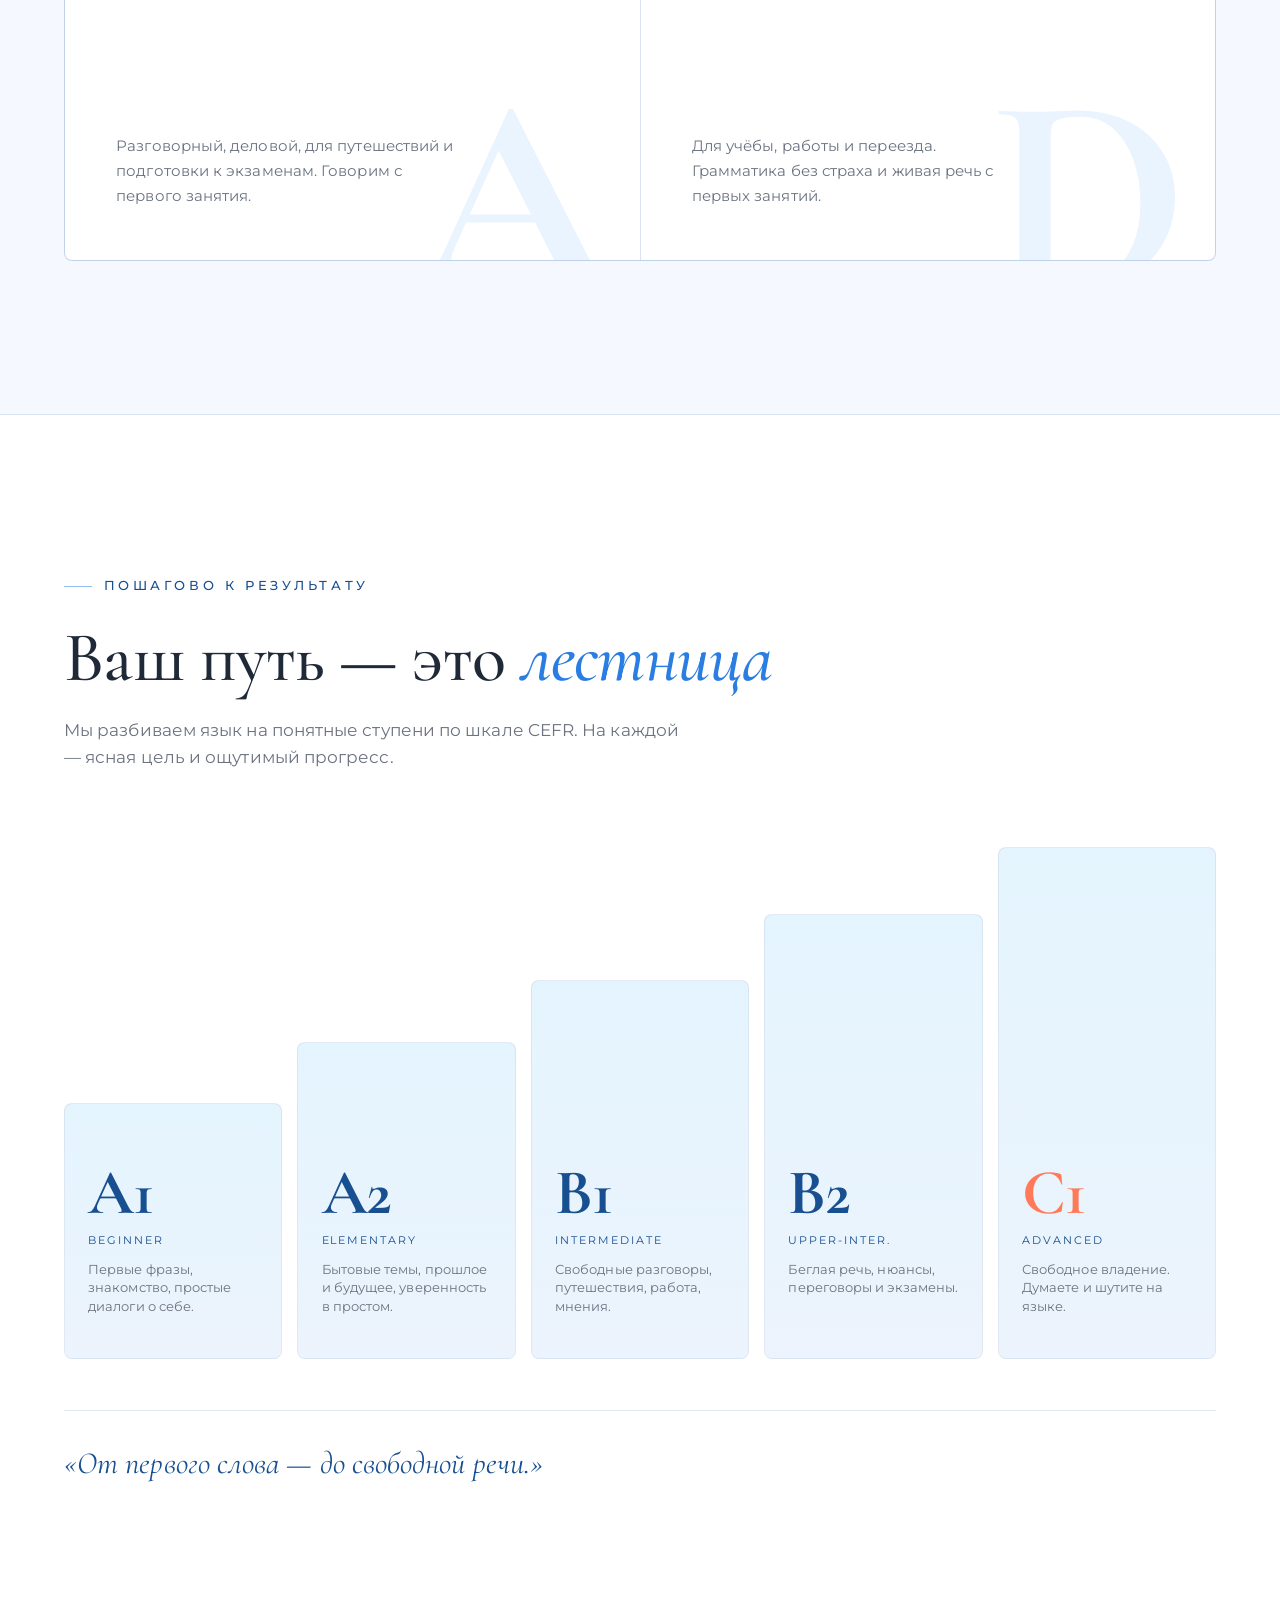
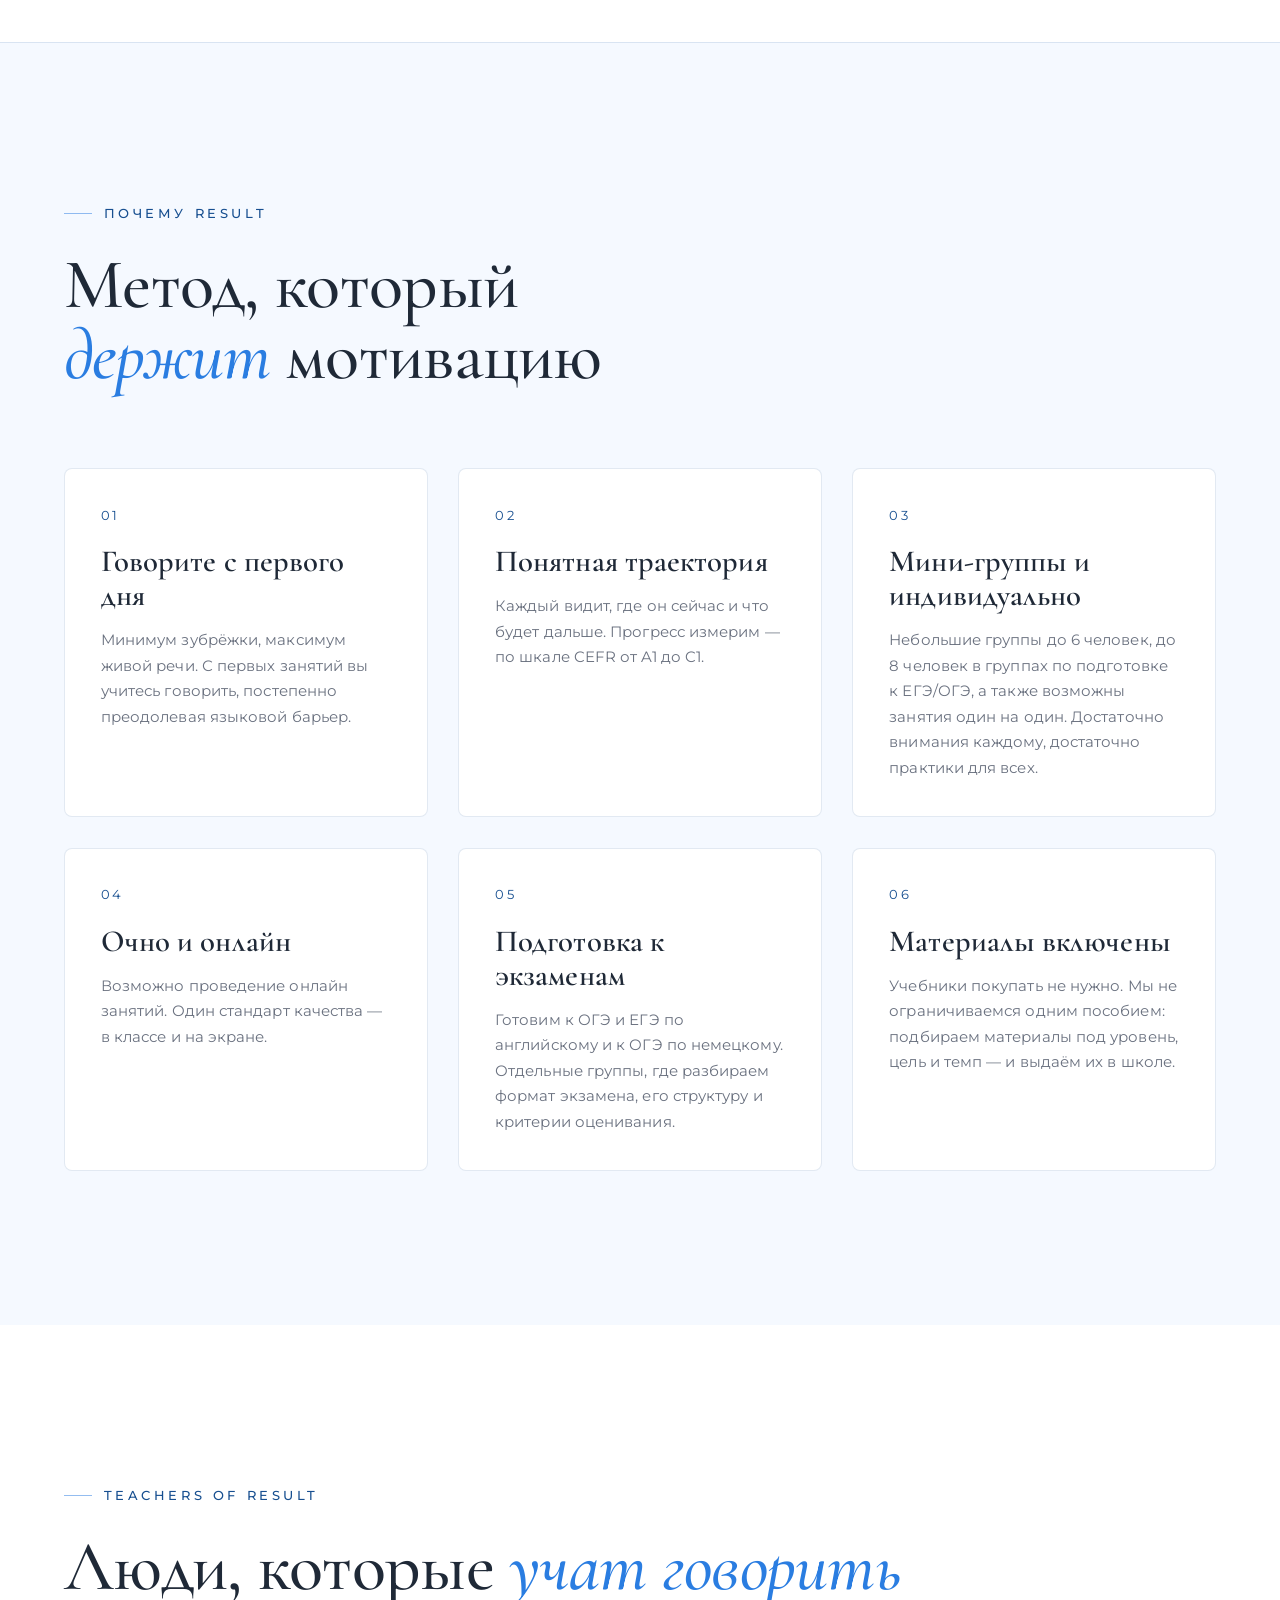
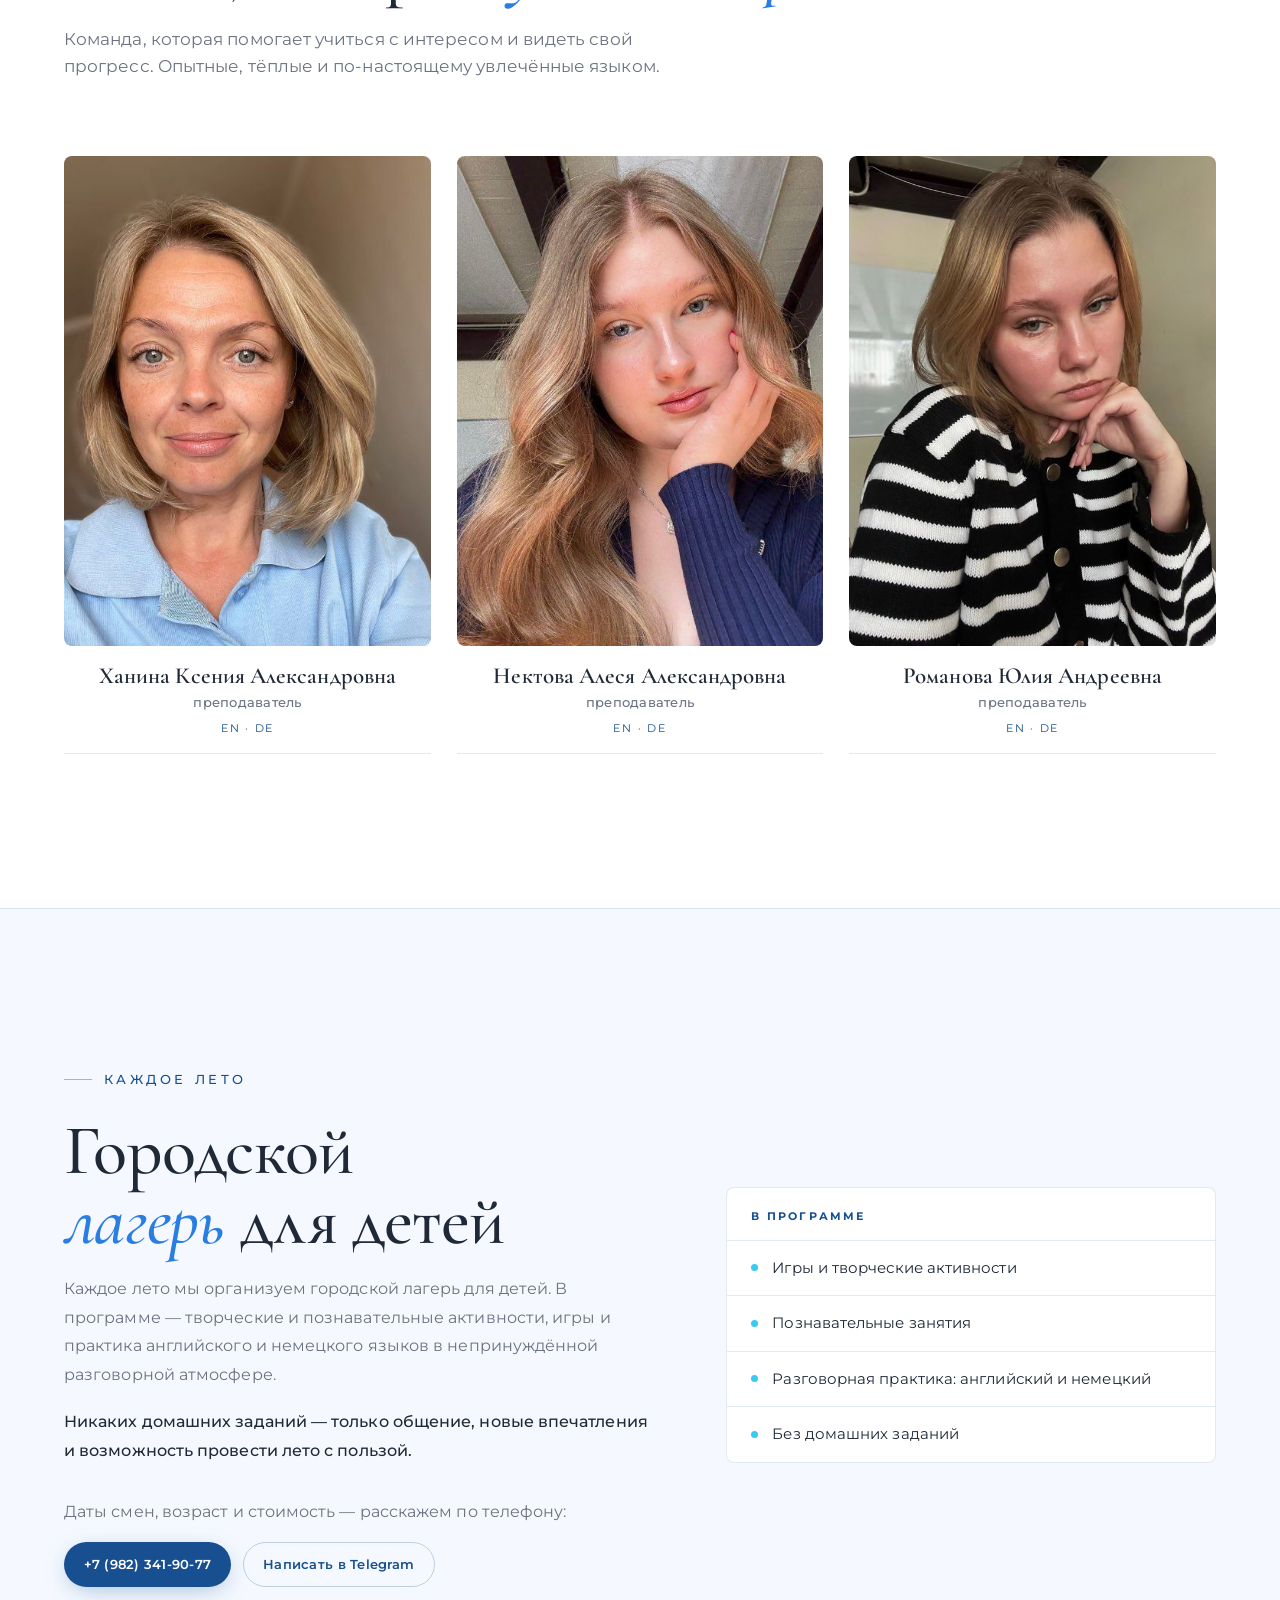
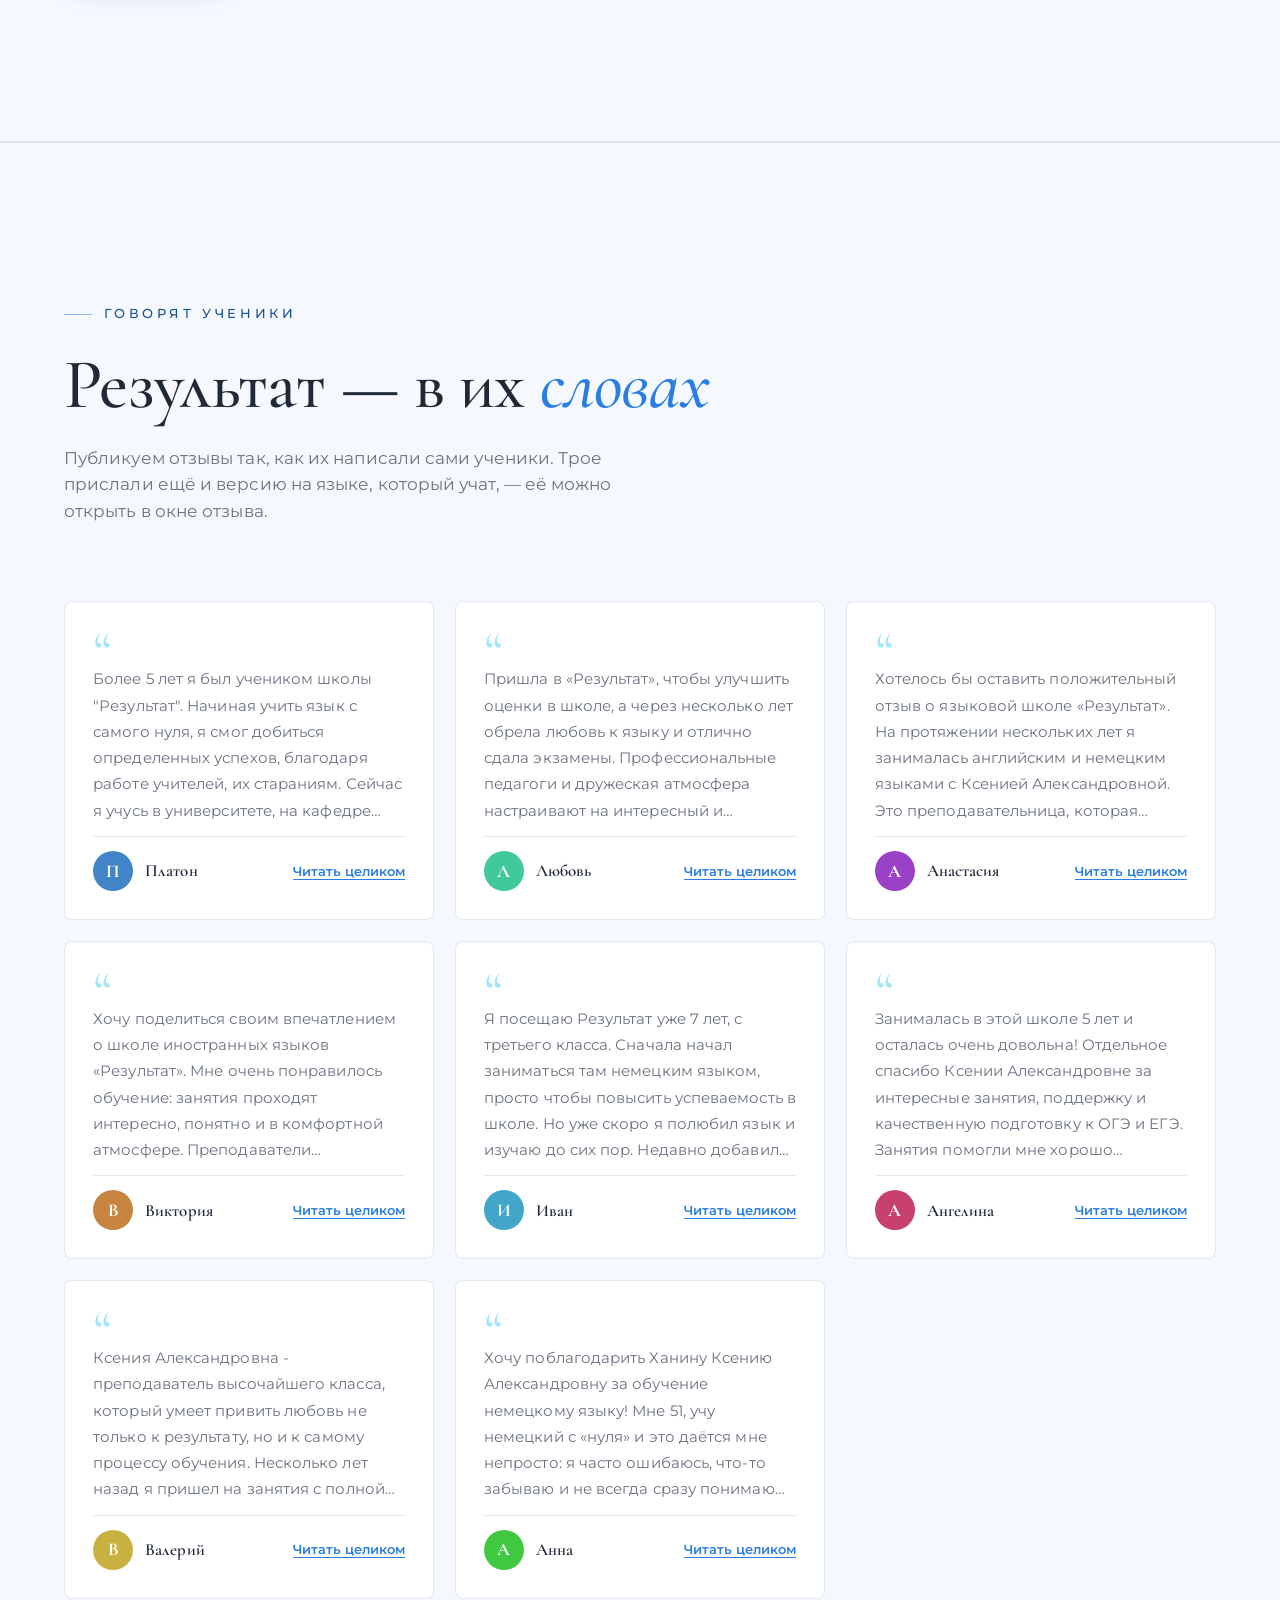
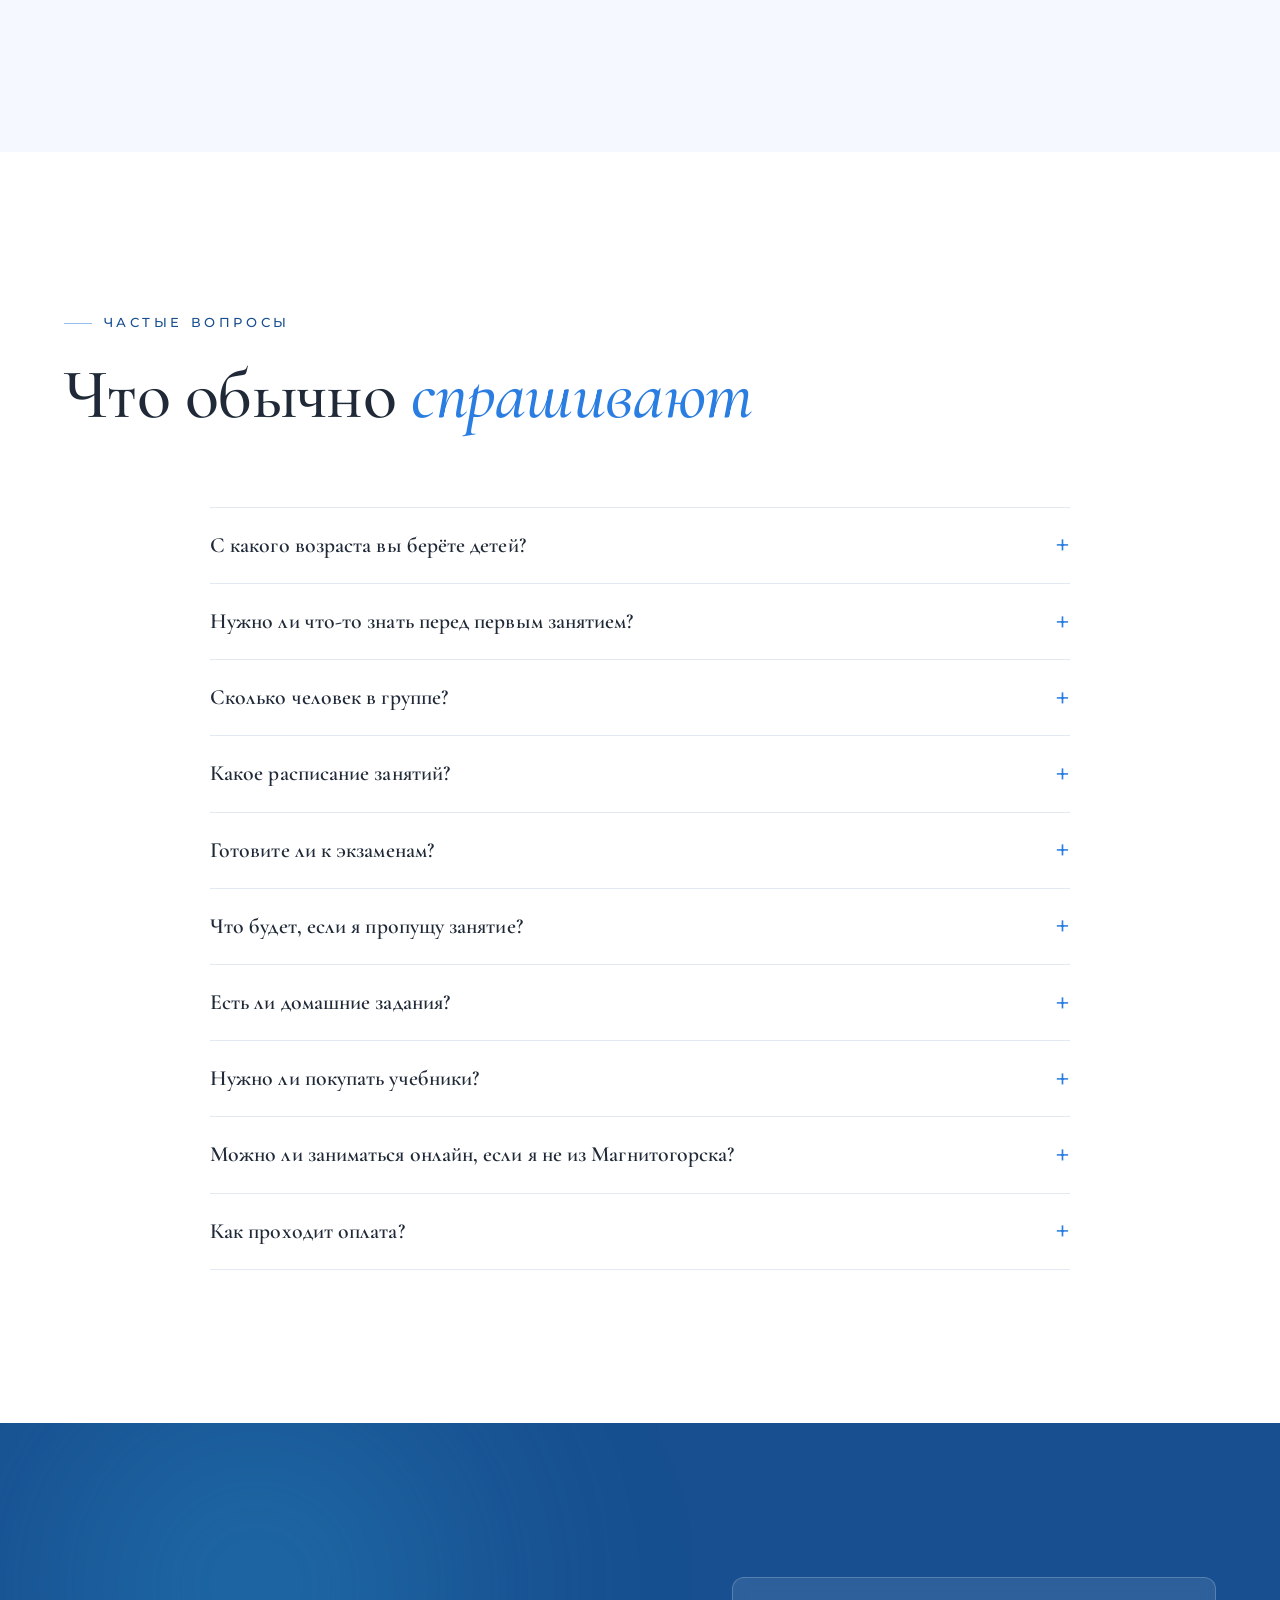
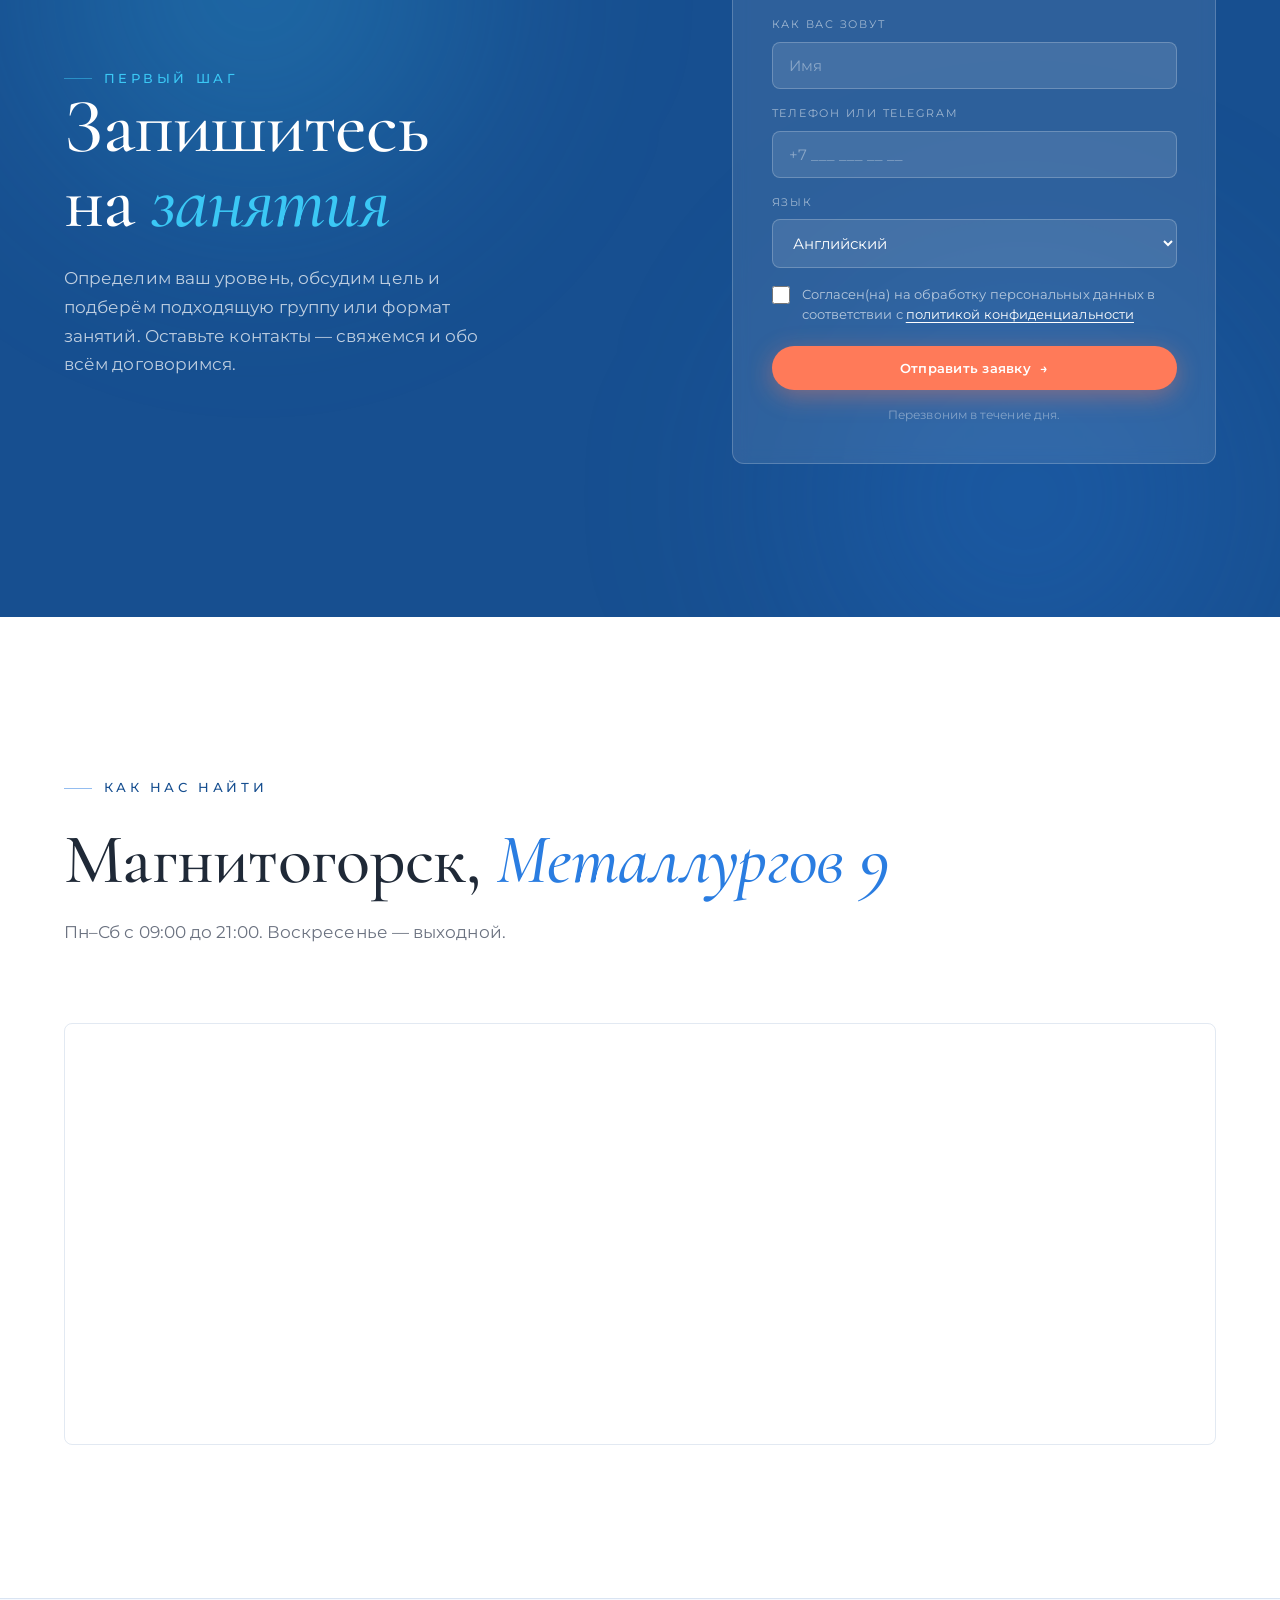
==== commit c5ee81b7: "Обновить 5 текстовых блоков по замечаниям Ксении Александровны - Языковой барьер: смягчена формулиро" ====
--- a/index.html
+++ b/index.html
@@ -165,11 +165,11 @@
   <div class="wrap">
     <div class="intro-grid">
       <h2 class="intro-statement reveal" id="manifesto">
-        Мы не учим «языку вообще». Мы ведём к&nbsp;<em>результату</em>, который слышно в первом же разговоре.
+        Мы не учим «языку вообще». Мы ведём к&nbsp;<em>результату</em>, который проявляется в вашей речи.
       </h2>
       <div class="intro-side reveal">
         <p>Result — это маленькая школа с большими амбициями. За несколько лет мы выросли из пары групп в команду преподавателей, влюблённых в&nbsp;английский и немецкий.</p>
-        <p>Здесь нет случайных уроков. Каждое занятие — шаг по понятной лестнице: от первого «Hello» до уверенной речи на встрече, собеседовании или в&nbsp;путешествии.</p>
+        <p>Здесь нет случайных уроков. Каждое занятие — шаг к цели: от первого «Hello» до уверенной речи на встрече, собеседовании или в&nbsp;путешествии.</p>
       </div>
     </div>
 
@@ -192,7 +192,7 @@
   <div class="wrap">
     <div class="section-head reveal">
       <span class="eyebrow">Добро пожаловать</span>
-      <h2 class="section-title">Уютное место для <em>большого языка</em></h2>
+      <h2 class="section-title">Уютное место для <em>движения вперёд</em></h2>
       <p class="section-sub">Занятия проходят в историческом особняке в центре Магнитогорска: лепнина и колонны в холле, кирпич и свет в классах. Посмотрите сами — это быстрее, чем описывать словами.</p>
     </div>
 
@@ -410,7 +410,7 @@
       <div class="feat reveal">
         <div class="feat-no">01</div>
         <h3 class="feat-title">Говорите с первого дня</h3>
-        <p class="feat-text">Минимум зубрёжки, максимум живой речи. Языковой барьер ломается на первых занятиях, а не «когда-нибудь потом».</p>
+        <p class="feat-text">Минимум зубрёжки, максимум живой речи. С первых занятий вы учитесь говорить, постепенно преодолевая языковой барьер.</p>
       </div>
       <div class="feat reveal reveal-d1">
         <div class="feat-no">02</div>
@@ -447,7 +447,7 @@
     <div class="section-head reveal">
       <span class="eyebrow" lang="en">Teachers of Result</span>
       <h2 class="section-title">Люди, которые <em>учат говорить</em></h2>
-      <p class="section-sub">Команда, ради которой ученики остаются. Опытные, тёплые и по-настоящему увлечённые языком.</p>
+      <p class="section-sub">Команда, которая помогает учиться с интересом и видеть свой прогресс. Опытные, тёплые и по-настоящему увлечённые языком.</p>
     </div>
 
     <div class="team-grid">
